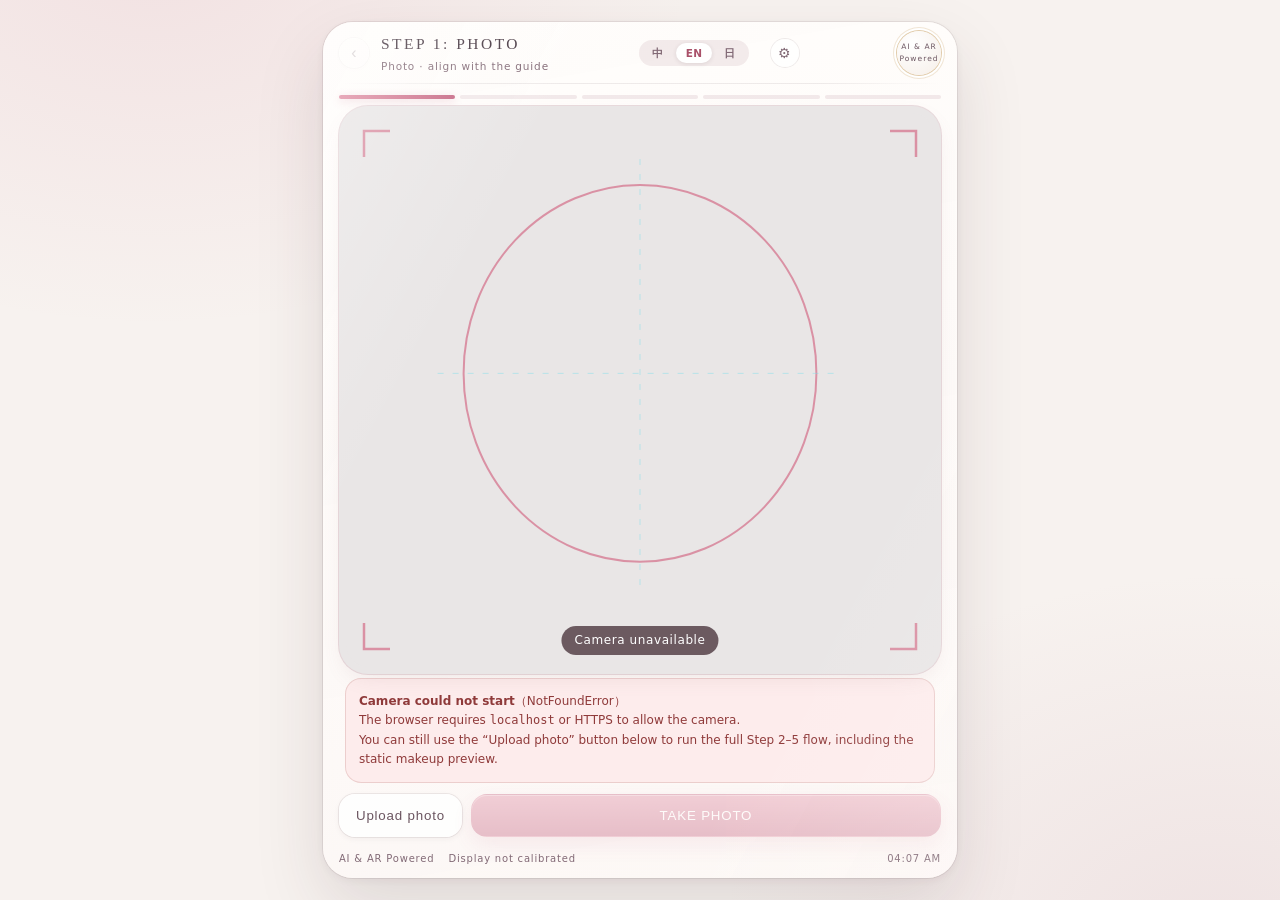
==== index.html @ c284b18c "教學：AI 先畫一次再換你畫；每個部位拆成小步驟、工具圖示沿路線走、妝跟著出現、鏡子放大到正在畫的部位 Co-Authored-By: Claude Opus 5.5 <noreply@anthrop" ====
<!DOCTYPE html>
<html lang="zh-Hant">
<head>
<meta charset="utf-8">
<title>LUCID AI Smart Mirror — AI × AR 智慧美妝體驗儀</title>
<meta name="viewport" content="width=device-width,initial-scale=1,viewport-fit=cover">
<!-- 安裝成 App（PWA）：Android / 電腦版 Chrome 讀 manifest；iPhone 讀下面幾個 apple 標籤 -->
<meta name="description" content="AI 美妝教學與 AR 試妝：用手機鏡頭看化妝前後，AI 問答教你用什麼化妝品、工具、手法，沒有工具也能畫。可安裝、可離線。">
<meta name="keywords" content="AI 美妝教學, 化妝教學, AR 試妝, 虛擬試妝, 新手化妝, 沒有工具化妝, AI makeup tutorial, virtual makeup try-on, AIメイク, メイクレッスン">
<link rel="manifest" href="manifest.webmanifest">
<meta name="theme-color" content="#c66884">
<meta name="mobile-web-app-capable" content="yes">
<meta name="apple-mobile-web-app-capable" content="yes">
<meta name="apple-mobile-web-app-title" content="LUCID 美妝鏡">
<meta name="apple-mobile-web-app-status-bar-style" content="default">
<link rel="apple-touch-icon" href="icons/apple-touch-icon.png">
<link rel="icon" type="image/png" sizes="32x32" href="icons/favicon-32.png">
<link rel="stylesheet" href="main.css">
</head>
<body>

<!-- 開機畫面 -->
<div id="boot">
  <div class="logo"><b>LUCID</b> AI SMART MIRROR</div>
  <div class="bar"><i></i></div>
  <p id="boot-msg" data-i18n="boot.init">初始化…</p>
</div>

<div id="stage">

  <!-- ══════════ 鏡面主體 ══════════ -->
  <div id="mirror">
    <div id="bar">
      <button id="back" data-i18n-title="btn.back" title="上一步">‹</button>
      <h1 id="title">STEP 1: FACIAL PHOTO<small id="subtitle">智慧拍照 · 請對準引導框</small></h1>
      <div id="lang"></div>
      <button id="set-btn" type="button" aria-haspopup="true">⚙</button>
      <div id="badge">AI &amp; AR<br>Powered</div>
    </div>
    <div id="settings" hidden></div>

    <div id="rail-steps">
      <i class="pip on"></i><i class="pip"></i><i class="pip"></i><i class="pip"></i><i class="pip"></i>
    </div>

    <div id="view">

      <!-- ── STEP 1 ── -->
      <section class="screen" id="s1">
        <div class="frame">
          <video id="cam" playsinline muted autoplay></video>
          <canvas id="guide"></canvas>
          <div id="count" hidden></div>
          <div id="hint" data-i18n="hint.starting">正在啟動鏡頭…</div>
        </div>
        <div class="err" id="cam-err" hidden></div>
      </section>

      <!-- ── STEP 2 ── -->
      <section class="screen" id="s2" hidden>
        <div class="frame compact">
          <canvas id="shot"></canvas>
          <div class="host"><i class="av">AI</i><div><b data-i18n="host.name">LUCID 美妝顧問</b><small><span data-i18n="host.s2"></span></small></div></div>
          <div class="fx" id="s2-fx"></div>
          <div class="hold-hint" id="shot-hint" data-i18n="hold.hint" hidden>按住畫面看素顏</div>
        </div>
        <div class="tone-strip">
          <i class="chip-color" id="tone-sw"></i>
          <div>
            <b id="tone-name">—</b>
            <div class="meta" id="tone-meta">—</div>
          </div>
          <div class="nums" id="tone-nums"></div>
        </div>
        <div class="note" id="tone-warn" hidden></div>
        <div class="advisor" id="adv2" hidden></div>
        <div class="sect-title" data-i18n="sect.looks">BEAUTY STYLE RECOMMENDATION</div>
        <div id="looks"></div>
      </section>

      <!-- ── STEP 3 ── -->
      <section class="screen" id="s3" hidden>
        <div class="frame compact"><canvas id="preview"></canvas></div>
        <div class="advisor" id="adv3" hidden></div>
        <div class="sect-title" data-i18n="s3.title">此妝容的配方</div>
        <div id="items"></div>
      </section>

      <!-- ── STEP 4 ── -->
      <section class="screen" id="s4" hidden>
        <div class="frame">
          <canvas id="ar"></canvas>
          <div id="before" hidden><span>BEFORE</span><canvas id="before-c"></canvas></div>
          <div id="callout">LIVE AR</div>
          <div class="hold-hint" data-i18n="hold.hint">按住畫面看素顏</div>
          <div id="fps"></div>
          <div class="seg float" id="s4-mode"></div>
          <button class="zoom-btn" id="zoom-btn" type="button">放大唇部</button>
          <div class="hist" id="s4-hist"></div>
          <button class="paint-btn" id="paint-btn" type="button" data-i18n="paint.btn">✍️ 自己畫</button>
          <div class="rec-badge" id="rec-badge" hidden>● REC <span></span></div>
          <!-- 直播間的固定配置：左上主播資訊、右側互動按鈕、飄愛心與橫幅的特效層 -->
          <div class="host"><i class="av">AI</i><div><b data-i18n="host.name">LUCID 美妝顧問</b><small><span data-i18n="host.s4"></span></small></div></div>
          <div class="rail" id="s4-rail"></div>
          <div class="fx" id="s4-fx"></div>
          <figure class="teach-target" id="teach-target" hidden></figure>
          <div class="teach-cap" id="teach-cap" hidden></div>
        </div>
        <!-- 化妝教學：獨立的一段，鏡子在上、教學面板在下 -->
        <div class="teach" id="teach" hidden></div>
        <!-- 自己上妝：抽屜收起來、整面鏡子都能畫，工具縮成底部一條 -->
        <div class="paintbar" id="paintbar" hidden></div>
        <!-- 控制項收在浮動抽屜裡：鏡子是主角，要調整或聊天時再拉開（參考 AI 對話 App 的底部抽屜） -->
        <div class="sheet" id="sheet" data-state="open" data-tab="ai">
          <div class="sheet-head">
            <button class="sheet-grip" id="sheet-grip" type="button" data-i18n-title="sheet.toggle" title="收合"></button>
            <div class="sheet-row">
              <div class="sheet-tabs">
                <button type="button" data-tab="ai"><span data-i18n="sheet.ai">AI 顧問</span><i class="dot"></i></button>
                <button type="button" data-tab="tune"><span data-i18n="sheet.tune">妝容調整</span></button>
              </div>
              <div class="sheet-shade" id="sheet-shade"></div>
              <button class="sheet-toggle" id="sheet-toggle" type="button" data-i18n-title="sheet.toggle" title="收合">⌄</button>
            </div>
            <div class="sheet-peek" id="sheet-peek"></div>
          </div>
          <div class="sheet-body">
            <div class="sheet-pane" data-pane="ai">
              <div class="advisor" id="adv4" hidden></div>
            </div>
            <div class="sheet-pane" data-pane="tune">
              <div id="s4-looks"></div>
              <div class="tabs" id="s4-tabs"></div>
              <div id="s4-panel"></div>
            </div>
          </div>
        </div>
      </section>

      <!-- ── 評價與報告（畫面上的第 4 步）── -->
      <!-- 這一步的主題是評價，所以星等放最上面；報告、契合度與購物接在下面 -->
      <section class="screen" id="s5" hidden>
        <div id="s5-scroll">

        <!-- 最後一頁：化妝前後 → 從素顏到完成 → 化妝指南（化妝品、工具、手法）→ 你自己畫的；商品收在最下面 -->
        <div class="s5-sec">
          <h3 data-i18n="s5.ba.title">化妝前後</h3>
          <div class="bax" id="s5-ba">
            <canvas id="ba-before"></canvas><canvas id="ba-after"></canvas>
            <span class="tag l" data-i18n="ba.before">BEFORE</span><span class="tag r" data-i18n="ba.after">AFTER</span>
            <i class="grip"></i>
            <input type="range" id="ba-range" min="0" max="100" value="50" data-i18n-title="s5.ba.hint">
          </div>
          <small data-i18n="s5.ba.hint">左右拖曳看差別</small>
        </div>
        <div class="s5-sec">
          <h3 data-i18n="s5.flow.title">從素顏到完成</h3>
          <div class="flow" id="s5-flow"></div>
        </div>
        <div class="s5-sec">
          <h3 data-i18n="s5.how.title">你的化妝指南</h3>
          <p data-i18n="s5.how.sub">用什麼化妝品、什麼工具、手怎麼動 —— 從粗到細</p>
          <div class="how-modes" id="how-modes"></div>
          <div id="s5-how"></div>
        </div>
        <div class="s5-sec" id="s5-growth">
          <h3 data-i18n="grow.title">我的成長紀錄</h3>
          <div id="grow-body"></div>
        </div>
        <div class="s5-sec" id="s5-mine" hidden>
          <h3 data-i18n="s5.mine">你自己畫的</h3>
          <div class="clip" id="clip-me" hidden></div>
          <div id="snaps" hidden></div>
        </div>
        <details class="s5-sec" id="s5-prod">
          <summary data-i18n="s5.prod">用到的商品與價錢</summary>
          <div class="duo">
            <article class="blk" id="blk-ai">
              <header><span class="who">AI</span><div><h3 data-i18n="blk.ai">AI 推薦的妝</h3><small id="blk-ai-name"></small></div></header>
              <p class="why" id="blk-ai-why"></p>
              <div class="items" id="items-ai"></div>
              <button class="take" id="take-ai" type="button"></button>
            </article>
            <article class="blk me" id="blk-me">
              <header><span class="who" data-i18n="blk.meTag">你</span><div><h3 data-i18n="blk.me">你自己決定的妝</h3><small id="blk-me-name"></small></div></header>
              <p class="why" id="blk-me-why"></p>
              <div class="items" id="items-me"></div>
              <button class="take" id="take-me" type="button"></button>
            </article>
          </div>
          <div class="note" id="rec-total"></div>
        </details>

        <!-- 以前的區塊（購物清單、對話、詳細報告）：程式還會寫進去，但這一頁不再顯示 -->
        <div id="s5-legacy" hidden>
        <!-- 這一頁的主角是商品：今天試過的那幾件排最前面，分析與報告收在下面的摺疊區 -->
        <div class="sect-title" data-i18n="sect.rec">今天試的這幾件</div>
        <div id="bag-bar"></div>
        <div id="rec-items"></div>

        <div class="sect-title" data-i18n="adv.title">給你的回饋</div>
        <div class="advisor big" id="adv5" hidden></div>

        <details id="s5-more">
          <summary data-i18n="s5.more">看詳細報告與分析</summary>

          <div class="sect-title" data-i18n="sect.recAfter">BASED ON YOUR RESULT</div>
          <div id="rec-after"></div>

          <div class="sect-title" data-i18n="sect.report">EXPERIENCE REPORT</div>
          <div class="ba">
            <figure><canvas id="rep-before"></canvas><figcaption data-i18n="ba.before">BEFORE</figcaption></figure>
            <figure><canvas id="rep-after"></canvas><figcaption data-i18n="ba.after">AFTER</figcaption></figure>
          </div>
          <div class="sect-title" data-i18n="sect.match">MATCH SCORE</div>
          <div id="verdict"></div>

          <div class="rep-grid" id="rep-grid"></div>
          <div class="note" id="rep-note"></div>
        </details>

          <div class="sect-title" data-i18n="sect.feedback">YOUR FEEDBACK</div>
          <div id="thanks">
            <div class="orb"><span id="rate-face">😊</span></div>
            <h2>Thank You!</h2>
            <p class="sub" data-i18n="thanks.sub">你的回饋會讓下一位客人的體驗更好</p>
            <div id="stars"></div>
            <div id="rate-label" data-i18n="rate.0">請給我們今天的體驗評分</div>
            <div id="tags"></div>
          </div>
        </div>





        </div>
      </section>

    </div>

    <div id="dock"><div class="row" id="actions"></div></div>

    <div id="foot"><span>AI &amp; AR Powered</span><span id="calib-tag"></span><span id="clock">--:--</span></div>
  </div>

  <!-- ══════════ 右側浮動商品卡 ══════════ -->
  <aside id="panel" hidden>
    <div class="cap" id="panel-cap">FEATURED PRODUCT</div>
    <div class="nm" id="p-name">—</div>
    <div id="hero"></div>
    <div id="swatches"></div>
    <div class="spec"><span data-i18n="panel.finish">FINISH</span><b id="p-finish">—</b></div>
    <div class="spec"><span data-i18n="panel.shade">SHADE</span><b id="p-shade">—</b></div>
    <div class="spec" id="spec-stock"><span data-i18n="panel.stock">STOCK</span><b id="p-stock">—</b></div>
    <div class="spec" id="spec-price"><span data-i18n="panel.price">PRICE</span><b class="price" id="p-price">—</b></div>
    <button class="btn primary" id="bag" data-i18n="bag.btn">ADD TO BAG</button>
    <div id="bagmsg"></div>
  </aside>

</div>

<script type="module" src="js/app.js"></script>
</body>
</html>
---- main.css ----
/* LUCID AI Smart Mirror — kiosk UI
   版型作法沿用 threejs.org：全部尺寸與顏色走 CSS 變數，
   深色模式與 RWD 只改變數值，不重寫任何 layout 規則。 */

:root {
  /* 柔和女性向：暖米白打底，玫瑰粉當重點色，金屬件走香檳金。
     一個例外：**影像框內一律是中性灰**（--neutral）。粉色包圍會讓人
     把口紅顏色看偏（同時對比效應），試色的可信度就是這樣掉的 ——
     整台機器的價值來自「顏色可信」，這一點不能為了好看讓步。 */
  --cream-0:#fbf5f3; --cream-1:#fffdfc; --cream-2:#f8eeec; --cream-3:#f2e0e0;
  --rose:#d1738c; --rose-soft:#a95069; --rose-dim:rgba(209,115,140,.34);
  --gold:#9c7340;
  --ink:#453640; --ink-2:#6b5560; --ink-3:#826a76;
  --ok:#4b9268; --warn:#a9752a;
  --radius:22px; --radius-sm:15px;
  --rail-w:300px; --bar-h:62px;
  --glass:rgba(255,252,251,.84);
  --line:rgba(190,152,163,.34);
  --glow:0 0 0 1px var(--line), 0 10px 32px rgba(var(--glow-rgb),.18), inset 0 1px 0 rgba(255,255,255,.75);
  --neutral:#e9e6e6;      /* 影像框的中性底，判色不受粉色干擾 */
  --onImage:rgba(74,52,60,.78);   /* 疊在照片上的膠囊底色 */
  /* 以下是原本散落在各處、寫死的粉色系。抽成變數，換配色才不會殘留粉紅。
     *-rgb 是給 rgba(var(--x-rgb), .3) 用的「不含透明度」的三個數字。 */
  --rose-rgb:209,115,140;
  --tint:#fdeef1; --tint-2:#fbe6ea; --tint-3:#f6dfe4;   /* 選中狀態的淡底色 */
  --line-rgb:190,152,163;
  --glow-rgb:196,146,162; --drop-rgb:184,132,150;       /* 外框光暈、大投影 */
  --shadow-rgb:150,110,120;                             /* 小元件投影 */
  --edge-rgb:120,90,100;                                /* 色票外框細線 */
  --ink-rgb:90,60,70;                                   /* 深色內陰影 */
  --bg-1:#fbe4ea; --bg-2:#f7ebdd; --bg-3:#fdf8f6; --bg-4:#f7ece9;   /* 頁面背景的光暈 */
  --radius-lg:30px;
  --primary-1:#e08fa4; --primary-2:#c66884; --primary-rgb:198,104,132;   /* 主要按鈕 */
  --card-1:#fdf4f2; --card-2:#f6e7e6; --boot-1:#fdf6f4; --boot-2:#f7e9e6;
  --orb-1:#fff0f5; --orb-2:#f6b3ca; --orb-3:#d47f9f;                    /* 完成頁的裝飾圓球 */
  --on-image-hi:#ffd9e2; --bar-lo:#f0b3c2; --star-off-rgb:170,140,150;
  color-scheme: light;
}

* { box-sizing:border-box; }
html,body { height:100%; }
body {
  margin:0; overflow:hidden;
  font:15px/1.6 "Noto Sans TC","PingFang TC","Microsoft JhengHei",system-ui,sans-serif;
  color:var(--ink);
  background:
    radial-gradient(1100px 680px at 20% 10%, var(--bg-1) 0%, transparent 62%),
    radial-gradient(900px 600px at 84% 86%, var(--bg-2) 0%, transparent 60%),
    linear-gradient(160deg,var(--cream-0),var(--bg-3) 55%,var(--bg-4));
}

/* ── 舞台 ───────────────────────────────────────────── */
#stage {
  height:100%; display:flex; align-items:safe center; justify-content:safe center;
  gap:22px; padding:22px;
}

/* 鏡面主體：直式 */
#mirror {
  position:relative; height:min(100%,940px); aspect-ratio:3/4.05;
  display:flex; flex-direction:column;
  background:linear-gradient(165deg,rgba(255,253,252,.97),rgba(250,240,239,.97));
  border-radius:var(--radius-lg); box-shadow:var(--glow), 0 34px 80px rgba(var(--drop-rgb),.28);
  overflow:hidden;
}
#mirror::after {  /* 玻璃反光 */
  content:""; position:absolute; inset:0; pointer-events:none; border-radius:30px;
  background:linear-gradient(118deg,rgba(255,255,255,.55) 0%,transparent 26%,transparent 74%,rgba(255,255,255,.3) 100%);
}

/* 頂部標題列 */
#bar {
  height:var(--bar-h); flex:none; display:flex; align-items:center; gap:12px;
  padding:0 16px; border-bottom:1px solid var(--line); background:rgba(255,250,249,.7);
}
#back {
  width:30px; height:30px; flex:none; border-radius:9px; cursor:pointer;
  border:1px solid var(--line); background:transparent; color:var(--ink-2);
  font-size:16px; line-height:1; transition:.15s;
}
#back:hover:not(:disabled) { color:var(--rose); border-color:var(--rose); background:var(--cream-2); }
#back:disabled { opacity:.25; cursor:default; }
#bar h1 { margin:0; font-size:13.5px; letter-spacing:.09em; font-weight:700; }
#bar h1 small { display:block; font-size:10.5px; letter-spacing:.16em; color:var(--ink-3); font-weight:600; }
/* 語言切換：中 / EN / 日 */
#lang { display:flex; gap:3px; margin-left:auto; margin-right:10px; }
#lang button {
  padding:4px 9px; border-radius:14px; cursor:pointer;
  font:600 10.5px/1 system-ui,sans-serif; letter-spacing:.03em;
  border:1px solid var(--line); background:transparent; color:var(--ink-3); transition:.14s;
}
#lang button:hover { color:var(--ink); border-color:var(--rose-dim); }
#lang button.on { background:var(--rose); border-color:transparent; color:#fff; }

#badge {
  margin-left:auto; flex:none; font-size:9.5px; letter-spacing:.11em; text-align:center;
  width:56px; height:56px; border-radius:50%; display:grid; place-content:center;
  border:1px solid var(--rose-dim); color:var(--rose-soft);
  background:radial-gradient(circle,var(--tint),var(--tint-3));
}

/* 進度軌 */
#rail-steps { flex:none; display:flex; gap:5px; padding:11px 16px 0; }
.pip { flex:1; height:3px; border-radius:2px; background:rgba(var(--line-rgb),.24); transition:.35s; }
.pip.on   { background:var(--rose); box-shadow:0 0 10px var(--rose-dim); }
.pip.done { background:rgba(var(--rose-rgb),.5); }

/* 內容區 */
#view { flex:1; min-height:0; display:flex; flex-direction:column; padding:14px 23px 0; }
.screen { flex:1; min-height:0; display:flex; flex-direction:column; gap:12px; }
.screen[hidden] { display:none !important; }

/* 影像框 */
.frame {
  position:relative; flex:1; min-height:0; border-radius:var(--radius); overflow:hidden;
  background:var(--neutral);
  box-shadow:0 0 0 7px var(--neutral), 0 0 0 8px var(--line), 0 8px 22px rgba(var(--shadow-rgb),.16);
}
.frame canvas, .frame video { position:absolute; inset:0; width:100%; height:100%; object-fit:cover; display:block; }
.frame video { transform:scaleX(-1); }
.frame.compact { flex:none; height:190px; }

/* 取景引導 */
#guide { position:absolute; inset:0; pointer-events:none; }
#hint {
  position:absolute; left:50%; bottom:12px; transform:translateX(-50%);
  max-width:82%; text-align:center; white-space:nowrap; overflow:hidden; text-overflow:ellipsis;
  padding:5px 13px; border-radius:20px;
  font-size:12px; letter-spacing:.05em;
  background:var(--onImage); color:#fff;
}
#hint.ok { background:rgba(62,120,86,.82); color:#eafff1; }
#count {
  position:absolute; inset:0; display:grid; place-content:center;
  font-size:96px; font-weight:200; color:#fff; text-shadow:0 2px 8px rgba(var(--ink-rgb),.5), 0 0 42px rgba(var(--rose-rgb),.8);
}

/* 底部操作區 */
#dock { flex:none; padding:12px 16px 14px; }
.row { display:flex; gap:9px; align-items:center; }

/* 按鈕 */
.btn {
  flex:1; padding:13px 16px; border-radius:var(--radius-sm); cursor:pointer;
  font:600 14px/1.2 inherit; letter-spacing:.04em; transition:.16s;
  border:1px solid var(--rose-dim); color:var(--rose-soft);
  background:linear-gradient(180deg,#fff,#fbeff1);
}
.btn:hover:not(:disabled) { border-color:var(--rose); box-shadow:0 4px 18px rgba(var(--rose-rgb),.24); color:var(--rose-soft); }
.btn:disabled { opacity:.4; cursor:default; }
.btn.primary {
  background:linear-gradient(180deg,var(--primary-1),var(--primary-2)); border-color:transparent; color:#fff;
  box-shadow:0 5px 14px rgba(var(--primary-rgb),.24);
}
.btn.primary:hover { box-shadow:0 7px 20px rgba(var(--primary-rgb),.38); color:#fff; }
.btn.ghost { flex:none; background:#fff; color:var(--ink-2); border-color:var(--line); }
.btn.ghost:hover { color:var(--ink); }
.btn.ghost.on { color:var(--rose); border-color:var(--rose-dim); }

/* ── Step 2：分析結果 ─────────────────────────────────── */
.tone-strip { display:flex; gap:10px; align-items:center; padding:11px 13px;
  border-radius:var(--radius-sm); background:rgba(255,251,250,.9); box-shadow:0 0 0 1px var(--line); }
.chip-color { width:40px; height:40px; flex:none; border-radius:12px; box-shadow:0 0 0 1px rgba(var(--edge-rgb),.22); }
.tone-strip b { font-size:14px; }
.tone-strip .meta { font-size:11px; color:var(--ink-3); letter-spacing:.03em; }
.tone-strip .nums { margin-left:auto; text-align:right; font:500 10.5px/1.5 ui-monospace,monospace; color:var(--ink-3); }

.sect-title { font-size:10.5px; letter-spacing:.17em; color:var(--ink-3); font-weight:700; margin:2px 0 -2px; }

#looks { display:grid; grid-template-columns:repeat(2,1fr); gap:9px; }
.look {
  display:flex; gap:10px; align-items:flex-start;
  text-align:left; cursor:pointer; padding:10px 11px; border-radius:var(--radius-sm);
  border:1px solid var(--line); background:rgba(255,252,251,.82); color:var(--ink); transition:.16s;
}
.look:hover { border-color:var(--rose-dim); background:#fdf3f4; }
.look.on { border-color:var(--rose); box-shadow:0 6px 18px rgba(var(--rose-rgb),.22); background:var(--tint); }
.look .txt { flex:1; min-width:0; }
.look .top { display:flex; align-items:baseline; gap:6px; }
.look b { font-size:13px; }
.look .score { margin-left:auto; font:700 11px ui-monospace,monospace; color:var(--rose); }
.look .why { font-size:10px; color:var(--ink-3); margin-top:3px; line-height:1.45; }

/* ══ 純 CSS 美術：質地、商品實體、妝容縮圖 ══════════════
   全部用 CSS 畫，不依賴任何生成或去背圖檔。
   顏色一律由 --c 從商品色值注入，所以畫面上的每一塊顏色
   都等於 Step 3 推薦的那支商品，跟 AR 渲染同一個來源。   */

/* ── 質地：霧面 / 水光 / 珠光 三種要看得出差別 ── */
.fin { position:relative; overflow:hidden; background:var(--c); }
.fin::after { content:""; position:absolute; inset:0; }
.fin.matte::after {
  background:linear-gradient(160deg,rgba(255,255,255,.10),transparent 45%);
  box-shadow:inset 0 -4px 8px rgba(var(--ink-rgb),.2);
}
.fin.gloss::after {
  background:
    radial-gradient(70% 45% at 30% 22%, rgba(255,255,255,.72), rgba(255,255,255,0) 60%),
    linear-gradient(200deg, rgba(255,255,255,.18), transparent 55%);
}
/* 珠光是細閃粉，不是點點花紋 —— 顆粒要小、要疏、亮度要壓 */
.fin.shimmer::after {
  background:
    radial-gradient(circle at 30% 28%, rgba(255,255,255,.85) 0 .4px, transparent .95px),
    radial-gradient(circle at 72% 58%, rgba(255,255,255,.62) 0 .35px, transparent .85px),
    radial-gradient(circle at 14% 78%, rgba(255,255,255,.5)  0 .3px,  transparent .8px),
    linear-gradient(150deg, rgba(255,255,255,.20), transparent 55%);
  background-size:9px 9px, 13px 13px, 17px 17px, 100% 100%;
}

/* ── 商品實體 ── */
.obj { position:relative; }

/* 唇膏：斜切膏體 + 金屬管身 */
.obj.lipstick { width:38px; height:88px; }
.obj.lipstick .bullet {
  position:absolute; left:6px; top:0; width:26px; height:38px;
  border-radius:3px 5px 2px 2px;
  clip-path:polygon(0 26%, 100% 0, 100% 100%, 0 100%);
  background:linear-gradient(102deg,
    color-mix(in oklab, var(--c) 68%, white) 0%,
    var(--c) 38%,
    color-mix(in oklab, var(--c) 74%, black) 100%);
}
.obj.lipstick .bullet::after {
  content:""; position:absolute; left:3px; top:32%; width:5px; bottom:6px;
  border-radius:3px; background:linear-gradient(rgba(255,255,255,.5),transparent);
}
.obj.lipstick .tube {
  position:absolute; left:3px; top:36px; width:32px; bottom:0; border-radius:3px 3px 5px 5px;
  background:linear-gradient(100deg,#7d5f52 0%,#e5d0c2 30%,#fdf6f0 42%,#c1a08d 58%,#6b5045 100%);
  box-shadow:0 6px 16px rgba(var(--ink-rgb),.28);
}
.obj.lipstick .ring {
  position:absolute; left:1px; top:34px; width:36px; height:7px; border-radius:2px;
  background:linear-gradient(100deg,#9a7340,#f7e6c6 38%,#d6ad74 60%,#7b5b32);
}

/* 眼影盤：四格 */
.obj.palette { width:104px; height:60px; border-radius:7px; padding:7px;
  display:grid; grid-template-columns:repeat(4,1fr); gap:4px;
  background:linear-gradient(150deg,#fbf1ee,#e6d2d0);
  box-shadow:0 6px 18px rgba(var(--shadow-rgb),.24), inset 0 1px 0 rgba(255,255,255,.85); }
.obj.palette i { border-radius:4px; box-shadow:inset 0 0 0 1px rgba(var(--ink-rgb),.16); }

/* 腮紅粉餅：圓盒 */
.obj.compact { width:74px; height:74px; border-radius:50%; padding:8px;
  background:linear-gradient(150deg,#fbf1ee,#e6d2d0);
  box-shadow:0 6px 18px rgba(var(--shadow-rgb),.24), inset 0 1px 0 rgba(255,255,255,.85); }
.obj.compact i { display:block; width:100%; height:100%; border-radius:50%;
  box-shadow:inset 0 0 10px rgba(var(--ink-rgb),.22); }

/* ── 妝容縮圖：用偵測到的膚色 + 該妝容實際商品色 畫的迷你臉 ── */
.face {
  position:relative; flex:none; width:46px; height:58px; border-radius:50% 50% 46% 46%;
  background:linear-gradient(165deg,
    color-mix(in oklab, var(--skin) 88%, white),
    var(--skin) 45%,
    color-mix(in oklab, var(--skin) 80%, black));
  box-shadow:inset 0 -5px 9px rgba(var(--ink-rgb),.16), 0 2px 7px rgba(var(--shadow-rgb),.24);
}
.face i { position:absolute; }
/* 眼影：上眼瞼的一抹色，不是眼球 */
.face .lid {
  top:32%; width:28%; height:11%; border-radius:52% 52% 28% 28%;
  background:var(--eye); opacity:var(--eyeA); filter:blur(1px);
}
.face .lid.l { left:14%; } .face .lid.r { right:14%; }
/* 睫毛線：細，只用來定位五官，不能搶戲 */
.face .lash {
  top:42%; width:22%; height:1.6px; border-radius:2px;
  background:rgba(var(--ink-rgb),.6);
}
.face .lash.l { left:17%; } .face .lash.r { right:17%; }
.face .blush {
  top:48%; width:34%; height:25%; border-radius:50%;
  background:radial-gradient(circle, var(--cheek) 0%, transparent 68%);
  opacity:var(--cheekA); filter:blur(2.4px);
}
.face .blush.l { left:1%; } .face .blush.r { right:1%; }
.face .lips {
  left:32%; top:69%; width:36%; height:12%; border-radius:46% 46% 52% 52%;
  background:var(--lip); opacity:var(--lipA); filter:blur(.4px);
}
.face .lips::after {
  content:""; position:absolute; inset:0; border-radius:inherit;
  background:radial-gradient(60% 50% at 50% 68%, rgba(255,255,255,.5), transparent 62%);
  opacity:var(--lipGloss,0);
}

/* ── Step 3：商品清單 ────────────────────────────────── */
#items { flex:1; min-height:0; display:flex; flex-direction:column; gap:8px; overflow:auto; }
.item { display:flex; gap:10px; align-items:center; padding:10px 12px;
  border-radius:var(--radius-sm); background:rgba(255,251,250,.88); box-shadow:0 0 0 1px var(--line); }
.item .sw { width:34px; height:34px; flex:none; border-radius:10px; box-shadow:0 0 0 1px rgba(var(--edge-rgb),.22); }
.item .n { font-size:13px; font-weight:600; }
.item .s { font-size:10.5px; color:var(--ink-3); }
.item .p { margin-left:auto; text-align:right; font:700 13px ui-monospace,monospace; color:var(--gold); }
.item .p small { display:block; font:500 9.5px/1.4 inherit; color:var(--ink-3); }
.tagline { font-size:10px; color:var(--rose-soft); opacity:.9; }

/* ── Step 4：AR 控制 ─────────────────────────────────── */
#before {
  position:absolute; left:12px; top:12px; width:104px; aspect-ratio:3/4;
  border-radius:14px; overflow:hidden; box-shadow:0 0 0 2px rgba(255,255,255,.85), 0 6px 18px rgba(0,0,0,.25); background:var(--neutral);
}
#before canvas { position:absolute; inset:0; width:100%; height:100%; object-fit:cover; }
#before span { position:absolute; left:0; right:0; top:0; text-align:center; font-size:9.5px;
  letter-spacing:.14em; padding:3px 0; background:var(--onImage); color:rgba(255,255,255,.9); }
#before[hidden] { display:none; }

/* 按住畫面卸妝的提示與狀態
   「有沒有上妝」用分屏比不出來（左右是不同的臉），
   同一個位置前後對照才看得準。 */
.hold-hint {
  position:absolute; left:14px; bottom:12px; pointer-events:none;
  padding:5px 10px; border-radius:20px;
  font-size:10.5px; letter-spacing:.06em;
  background:var(--onImage); color:rgba(255,255,255,.9);
  transition:opacity .18s;
}
.frame.bare .hold-hint { opacity:0; }
.frame.bare::after {
  content:attr(data-bare); position:absolute; left:50%; top:12px;
  transform:translateX(-50%); pointer-events:none;
  padding:5px 12px; border-radius:20px;
  font-size:11px; letter-spacing:.08em;
  background:var(--onImage); color:#fff; box-shadow:0 4px 14px rgba(0,0,0,.2);
}
.frame { cursor:pointer; }

#callout {
  position:absolute; right:14px; bottom:46px; max-width:60%;
  padding:7px 12px; border-radius:20px; font-size:11.5px; letter-spacing:.05em;
  background:var(--onImage); box-shadow:0 4px 14px rgba(0,0,0,.2); color:var(--on-image-hi);
}

/* ── Step 4 的操作區 ─────────────────────────────────────
   組織方式參考輕顏相機與美圖秀秀：妝容是一排圓形膠囊，
   細調收進分頁，檢視開關浮在畫面上不佔版面。 */

/* 對比模式：浮在鏡面左上 */
.seg.float {
  position:absolute; left:12px; top:12px; z-index:2;
  display:flex; gap:4px; padding:3px; border-radius:16px;
  background:var(--onImage); backdrop-filter:blur(6px);
}
.seg.float[hidden] { display:none; }
.seg.float button {
  padding:5px 10px; border-radius:13px; cursor:pointer;
  font:600 10.5px/1 inherit; letter-spacing:.03em;
  border:0; background:transparent; color:rgba(255,255,255,.72); transition:.14s;
}
.seg.float button:hover { color:#fff; }
.seg.float button.on { background:#fff; color:var(--rose-soft); }

/* 撤銷／重做：浮在鏡面右上。美圖秀秀是編輯器，這一對永遠在最上面 —— 
   少了它，使用者一路點下去弄壞了只能整個重來。 */
.hist { position:absolute; right:12px; bottom:12px; z-index:2; display:flex; gap:4px; }
.hist button {
  padding:6px 11px; border-radius:14px; cursor:pointer;
  font:600 10.5px/1 inherit; letter-spacing:.03em;
  border:0; background:var(--onImage); color:rgba(255,255,255,.9);
  backdrop-filter:blur(6px); transition:.14s;
}
.hist button:hover:not(:disabled) { background:rgba(var(--rose-rgb),.9); }
.hist button:disabled { opacity:.32; cursor:default; }

/* 質地篩選：先選霧面／水光／珠光，再挑色號 */
#s4-panel .fins { display:flex; gap:6px; }
#s4-panel .fins button {
  padding:5px 12px; border-radius:14px; cursor:pointer;
  font:600 10.5px/1 inherit; letter-spacing:.03em;
  border:1px solid var(--line); background:#fff; color:var(--ink-3); transition:.14s;
}
#s4-panel .fins button:hover { color:var(--rose-soft); border-color:var(--rose-dim); }
#s4-panel .fins button.on { background:var(--rose); border-color:transparent; color:#fff; }

/* 妝容膠囊列 —— 縮圖是使用者自己的臉 */
#s4-looks { display:flex; gap:10px; overflow-x:auto; padding:2px 2px 4px; scrollbar-width:none; }
#s4-looks::-webkit-scrollbar { display:none; }
#s4-looks .cap {
  flex:none; width:64px; padding:0; border:0; background:none; cursor:pointer;
  display:flex; flex-direction:column; align-items:center; gap:5px;
}
#s4-looks .cap canvas, #s4-looks .cap i {
  width:56px; height:56px; border-radius:50%; display:block; object-fit:cover;
  box-shadow:0 0 0 2px var(--cream-1), 0 0 0 3px var(--line); transition:.16s;
}
#s4-looks .cap i.bare { background:linear-gradient(150deg,#fdf3f1,#ecdad8); }
#s4-looks .cap span {
  font-size:9.5px; line-height:1.25; color:var(--ink-3); text-align:center;
  max-width:64px; overflow:hidden; text-overflow:ellipsis; white-space:nowrap;
}
#s4-looks .cap.on canvas, #s4-looks .cap.on i {
  box-shadow:0 0 0 2px var(--cream-1), 0 0 0 4px var(--rose), 0 4px 14px rgba(var(--rose-rgb),.32);
}
#s4-looks .cap.on span { color:var(--rose-soft); font-weight:600; }

/* 細調分頁 */
.tabs { display:flex; gap:6px; }
.tabs button {
  flex:1; display:flex; align-items:center; justify-content:center; gap:6px;
  padding:8px 4px; border-radius:12px; cursor:pointer;
  font:600 11.5px/1 inherit; border:1px solid var(--line); background:#fff;
  color:var(--ink-2); transition:.15s;
}
.tabs button i { width:14px; height:14px; flex:none; border-radius:50%; background:var(--c);
  box-shadow:0 0 0 1px rgba(var(--edge-rgb),.22); }
.tabs button:hover { border-color:var(--rose-dim); }
.tabs button.on { border-color:var(--rose); background:var(--tint); color:var(--rose-soft); }

/* 分頁內容 */
#s4-panel { display:flex; flex-direction:column; gap:8px; }
#s4-panel .sides { display:flex; gap:7px; }
#s4-panel .sides button {
  flex:1; display:flex; align-items:center; gap:8px; cursor:pointer; text-align:left;
  padding:7px 10px; border-radius:12px; font:inherit;
  border:1px solid var(--line); background:#fff; transition:.15s;
}
#s4-panel .sides button.on { border-color:var(--rose); background:var(--tint); }
#s4-panel .sides i { width:22px; height:22px; flex:none; border-radius:7px; background:var(--c);
  box-shadow:0 0 0 1px rgba(var(--edge-rgb),.22); }
#s4-panel .sides span { font-size:10px; letter-spacing:.08em; color:var(--ink-3); display:block; }
#s4-panel .sides b { font-size:11.5px; font-weight:600; color:var(--ink); display:block; }
#s4-panel .strip { display:flex; gap:7px; }
#s4-panel .chip {
  flex:1; height:32px; padding:0; cursor:pointer; border-radius:11px;
  border:1px solid var(--line); background:#fff; transition:.15s;
}
#s4-panel .chip i { display:block; height:100%; border-radius:9px; background:var(--c); }
#s4-panel .chip:hover { border-color:var(--rose-dim); }
#s4-panel .chip.on { border-color:var(--rose); box-shadow:0 3px 12px rgba(var(--rose-rgb),.3); }
#s4-panel .chip.oos { opacity:.35; }
#s4-panel .shade-name { font-size:11px; color:var(--ink-2); letter-spacing:.03em; }
#s4-panel .tools { display:flex; gap:7px; }
#s4-panel .tools button {
  flex:1; display:flex; align-items:center; justify-content:center; gap:7px;
  padding:8px 6px; border-radius:12px; cursor:pointer;
  font:600 11.5px/1 inherit; border:1px solid var(--line); background:#fff;
  color:var(--ink-2); transition:.15s;
}
#s4-panel .tools button i { width:16px; height:16px; flex:none; border-radius:50%;
  background:var(--c); box-shadow:0 0 0 1px rgba(var(--edge-rgb),.22); }
#s4-panel .tools button.on { border-color:var(--rose); background:var(--tint); color:var(--rose-soft); }
/* 這一列跟上面的部位分頁字面完全一樣（唇彩／眼影／腮紅），
   不加前綴的話兩排看起來是同一個東西重複了兩次。 */
#s4-panel .tools .rowlab { flex:none; align-self:center; font-size:11px; letter-spacing:.06em;
  color:var(--ink-3); font-weight:700; padding-right:2px; }
#s4-panel .tools .wipe { flex:none; padding:8px 12px; color:var(--ink-3); }
#s4-panel .tip { font-size:10.5px; line-height:1.55; color:var(--ink-3); }
/* 「這台裝置沒有筆壓」的說明。用得比一般提示醒目一點 —— 它解釋的是
   一個使用者一定會誤會成「壞掉」的現象，看不到就沒有意義。 */
#s4-panel .tip.warn { color:var(--rose-soft); margin-top:5px;
  padding:7px 9px; border-radius:var(--radius-sm); background:var(--tint); }
.frame.dragging { cursor:ew-resize; }
.frame.painting { cursor:crosshair; }

.sliders { display:flex; flex-direction:column; gap:7px; }
.sl { display:flex; align-items:center; gap:10px; font-size:11.5px; color:var(--ink-2); }
.sl label { width:34px; flex:none; }
.sl input { flex:1; accent-color:var(--rose); height:3px; }
.sl output { width:34px; flex:none; text-align:right; font:600 11px ui-monospace,monospace; color:var(--ink-3); }

/* ── Step 5：回饋 ────────────────────────────────────── */
/* ── Step 5：報告 → 推薦商品 → 回饋 ──────────────────── */
/* 購物移到最後一步，前面幾步只談妝、不談錢 —— 先讓人喜歡，再談買。 */
#s5-scroll {
  flex:1; min-height:0; overflow:auto;
  display:flex; flex-direction:column; gap:12px; padding-right:5px;
}
#s5-scroll::-webkit-scrollbar { width:5px; }
#s5-scroll::-webkit-scrollbar-thumb { background:var(--line); border-radius:3px; }

/* 前後對照 */
.ba { display:grid; grid-template-columns:1fr 1fr; gap:9px; }
.ba figure {
  margin:0; position:relative; aspect-ratio:4/3; overflow:hidden;
  border-radius:var(--radius-sm); background:var(--neutral);
  box-shadow:0 0 0 5px var(--neutral), 0 0 0 6px var(--line);
}
.ba canvas { position:absolute; inset:0; width:100%; height:100%; object-fit:cover; }
.ba figcaption {
  position:absolute; left:8px; bottom:7px; padding:3px 9px; border-radius:20px;
  font-size:9.5px; letter-spacing:.08em; background:var(--onImage); color:rgba(255,255,255,.92);
}

/* 量測數據 */
.rep-grid { display:grid; grid-template-columns:repeat(3,1fr); gap:8px; }
.rep-grid > div {
  padding:9px 11px; border-radius:var(--radius-sm);
  background:rgba(255,251,250,.88); box-shadow:0 0 0 1px var(--line);
}
.rep-grid span { display:block; font-size:9.5px; letter-spacing:.09em; color:var(--ink-3); }
.rep-grid b { font-size:13px; font-weight:600; }
.rep-grid b small { display:block; font:500 10px/1.5 ui-monospace,monospace; color:var(--ink-3); }

/* 上妝結果契合度 —— 分項都是量出來的，所以旁邊要把數字印出來。
   打的是「這組妝跟你合不合」，不是「你好不好看」。 */
#verdict {
  display:flex; gap:15px; align-items:flex-start; padding:12px 14px;
  border-radius:var(--radius-sm); background:rgba(255,251,250,.88); box-shadow:0 0 0 1px var(--line);
}
#verdict .score { flex:none; width:78px; text-align:center; padding-top:2px; }
#verdict .score b { display:block; font:700 30px/1 ui-monospace,monospace; color:var(--rose); }
#verdict .score span { display:block; font-size:9px; letter-spacing:.09em; color:var(--ink-3); }
#verdict .score u { display:block; margin-top:5px; text-decoration:none;
  font-size:10px; font-weight:600; color:var(--rose-soft); }
#verdict .bars { flex:1; min-width:0; display:flex; flex-direction:column; gap:6px; }
.bar { display:flex; align-items:center; gap:9px; font-size:10.5px; color:var(--ink-2); }
.bar > span { width:52px; flex:none; }
.bar i { flex:1; height:4px; border-radius:3px; background:rgba(var(--line-rgb),.24); }
.bar i b { display:block; height:100%; border-radius:2px;
  background:linear-gradient(90deg,var(--bar-lo),var(--rose)); }
.bar em { flex:none; width:52px; text-align:right; font:600 10px ui-monospace,monospace; color:var(--ink-3); }
#verdict .say { margin-top:4px; font-size:11px; line-height:1.65; color:var(--rose-soft); }

/* 推薦商品 */
#rec-items, #rec-after { display:flex; flex-direction:column; gap:8px; }
.item .n .tag {
  margin-left:8px; padding:2px 8px; border-radius:20px; font-size:9.5px; font-weight:600;
  background:var(--tint-2); color:var(--rose-soft); vertical-align:middle;
}
.item .add {
  flex:none; margin-left:auto; padding:7px 13px; border-radius:20px; cursor:pointer;
  font-size:11px; letter-spacing:.04em; white-space:nowrap;
  border:1px solid var(--rose-dim); background:#fff; color:var(--rose-soft);
  transition:.14s;
}
.item .add:hover { background:var(--tint-2); }
.item .add.in { background:var(--rose); color:#fff; border-color:transparent; }
.item .add:disabled { opacity:.4; cursor:not-allowed; }

#thanks { flex:none; display:flex; flex-direction:column; align-items:center; justify-content:center; gap:13px; text-align:center; }
.heart {
  width:104px; height:104px; border-radius:50%; display:grid; place-content:center; font-size:46px;
  background:radial-gradient(circle at 35% 30%,var(--orb-1),var(--orb-2) 45%,var(--orb-3));
  box-shadow:0 12px 40px rgba(var(--rose-rgb),.42);
}
#thanks h2 { margin:0; font-size:27px; font-weight:300; letter-spacing:.02em; }
#stars { display:flex; gap:7px; }
#stars button { background:none; border:0; cursor:pointer; font-size:32px; line-height:1;
  color:rgba(var(--star-off-rgb),.3); transition:.14s; padding:0; }
#stars button.lit { color:#e0a54a; text-shadow:0 3px 14px rgba(224,165,74,.45); }
#stars button:hover { transform:scale(1.14); }
#rate-label { font-size:12px; color:var(--ink-3); min-height:18px; }

#tags { display:flex; flex-wrap:wrap; gap:7px; justify-content:center; max-width:330px; }
#tags button { cursor:pointer; font:inherit; font-size:11.5px; padding:6px 12px; border-radius:16px;
  border:1px solid var(--line); background:#fff; color:var(--ink-2); transition:.15s; }
#tags button.on { border-color:var(--rose); color:var(--rose-soft); background:var(--tint-2); }


/* 底部時鐘 */
#foot { flex:none; display:flex; align-items:center; padding:0 16px 11px;
  font-size:10px; letter-spacing:.13em; color:var(--ink-3); }
#foot #clock { margin-left:auto; }

/* ── 右側浮動商品卡 ──────────────────────────────────── */
#panel {
  width:var(--rail-w); flex:none; align-self:center; padding:17px;
  border-radius:var(--radius); background:var(--glass); backdrop-filter:blur(14px);
  box-shadow:var(--glow), 0 26px 60px rgba(var(--drop-rgb),.26);
  transition:opacity .3s, transform .3s;
}
#panel[hidden] { display:none; }
#panel .cap { font-size:9.5px; letter-spacing:.15em; color:var(--ink-3); font-weight:700; }
#panel .nm { font-size:15px; font-weight:600; margin:5px 0 12px; }
#panel .nm em { font-style:normal; color:var(--rose-soft); }
/* flex 而非 grid+place-content：格線軌道會被內容撐開，
   讓子元素的 max-height:100% 失去參照，商品照就會溢出。 */
#hero { height:148px; border-radius:var(--radius-sm); margin-bottom:13px; padding:9px; overflow:hidden;
  background:linear-gradient(150deg,var(--card-1),var(--card-2)); box-shadow:inset 0 0 0 1px var(--line);
  display:flex; align-items:center; justify-content:center; }

#swatches { display:grid; grid-template-columns:repeat(3,1fr); gap:7px; margin-bottom:13px; }
.sw-btn { cursor:pointer; border-radius:9px; padding:7px 4px 6px; font:600 9.5px/1.2 inherit;
  border:1px solid var(--line); background:rgba(255,252,251,.8); color:var(--ink-2); transition:.15s; }
.sw-btn i { display:block; height:20px; border-radius:6px; margin-bottom:5px; box-shadow:0 0 0 1px rgba(var(--edge-rgb),.2); }
.sw-btn:hover { border-color:var(--rose-dim); color:var(--ink); }
.sw-btn.on { border-color:var(--rose); color:var(--rose-soft); box-shadow:0 4px 14px rgba(var(--rose-rgb),.26); }
.sw-btn.rec::after { content:attr(data-rec); display:block; font-size:8.5px; color:var(--rose); letter-spacing:.06em; }
.sw-btn.oos { opacity:.42; }

.spec { display:flex; justify-content:space-between; font-size:11.5px; padding:5px 0;
  border-bottom:1px solid rgba(var(--line-rgb),.22); }
.spec:last-of-type { border:0; }
.spec span { color:var(--ink-3); letter-spacing:.08em; font-size:10px; }
.spec b { font-weight:600; }
.spec b.price { color:var(--gold); font-family:ui-monospace,monospace; }

#bag { width:100%; margin-top:12px; }
#bagmsg { font-size:11px; color:var(--ok); text-align:center; min-height:16px; margin-top:7px; }

/* ── 載入 / 錯誤 ─────────────────────────────────────── */
#boot {
  position:fixed; inset:0; display:grid; place-content:center; gap:16px; justify-items:center;
  background:linear-gradient(160deg,var(--boot-1),var(--boot-2)); z-index:50; transition:opacity .4s;
}
#boot.gone { opacity:0; pointer-events:none; }
#boot .logo { font-size:22px; letter-spacing:.28em; font-weight:200; }
#boot .logo b { font-weight:700; color:var(--rose); }
#boot .bar { width:230px; height:3px; background:rgba(var(--line-rgb),.26); border-radius:3px; overflow:hidden; }
#boot .bar i { display:block; height:100%; width:30%; background:var(--rose); animation:sweep 1.15s infinite ease-in-out; }
@keyframes sweep { 0%{transform:translateX(-110%)} 100%{transform:translateX(360%)} }
#boot p { font-size:11.5px; color:var(--ink-3); letter-spacing:.06em; margin:0; }

.err { padding:13px; border-radius:var(--radius-sm); font-size:12px; line-height:1.6;
  background:#fdecec; box-shadow:0 0 0 1px rgba(200,110,110,.3); color:#8f3a3a; }
.err[hidden] { display:none; }
.note { font-size:10.5px; color:var(--warn); line-height:1.5; }

/* 視窗又高又窄時，#mirror 的寬度是由「高度 × aspect-ratio」推導出來的，
   它加上右側 300px 商品卡就可能超出視窗寬。body 是 overflow:hidden，
   置中的 flex 溢出會被左右各切掉一半而且捲不到 —— Step 4 的模式列、
   部位分頁與濃度標籤就是這樣消失在畫面左外側的。橫排且商品卡在場時，
   再用「可用寬度」把高度夾一次，寬度自然就進得來。 */
@media (min-width:1041px) {
  #stage:has(#panel:not([hidden])) #mirror {
    height:min(100%, 940px, calc((100vw - 66px - var(--rail-w)) * 4.05 / 3));
  }
}

/* ── RWD：只改變數與方向 ─────────────────────────────── */
@media (max-width:1040px) {
  #stage { flex-direction:column; padding:12px; gap:12px; overflow:auto; }
  /* flex:none 是必要的 —— 直式堆疊時 #mirror 是 flex 子元素，
     預設 flex-shrink:1 會把它壓扁，aspect-ratio 直接失效：
     影像區塌成一條細長條、Step 3 的商品清單整個消失。 */
  #mirror { flex:none; height:auto; width:min(100%,520px); aspect-ratio:3/4.2; }
  #panel { flex:none; }
  #panel { width:min(100%,520px); }
}
@media (max-width:560px) {
  :root { --bar-h:54px; }
  #looks { grid-template-columns:1fr; }
  #mirror { flex:none; aspect-ratio:auto; height:78vh; }
}

/* 真實商品照（放進 products/ 就會取代上面的 CSS 版本） */
.pimg {
  max-width:100%; max-height:100%; object-fit:contain;
  filter:drop-shadow(0 8px 20px rgba(var(--shadow-rgb),.32));
}

/* Step 4 的即時效能讀數 —— 櫃位人員與開發都需要看得到掉幀 */
#fps {
  position:absolute; right:12px; top:12px;
  padding:4px 9px; border-radius:14px;
  font:600 10px/1 ui-monospace,monospace; letter-spacing:.06em;
  background:var(--onImage); color:rgba(255,255,255,.8);
}

/* 校色狀態：未校色時要看得見，不能讓人以為顏色是準的 */
#calib-tag { margin-left:14px; letter-spacing:.08em; }

/* Step 2 的妝容縮圖：使用者本人套上該妝容的真實預覽 */
.look .thumb {
  flex:none; width:74px; height:92px; border-radius:9px; display:block;
  object-fit:cover; box-shadow:0 0 0 1px var(--line), 0 3px 10px rgba(var(--shadow-rgb),.24);
}
.look.on .thumb { box-shadow:0 0 0 2px var(--rose), 0 5px 16px rgba(var(--rose-rgb),.35); }

/* ── 介面設定：配色與圓角 ─────────────────────────────────
   只換「外框」。三樣東西刻意不跟著配色走：
   --neutral（影像框的中性灰）、商品色票、AR 上妝顏色。
   粉色或綠色包圍會讓人把口紅顏色看偏（同時對比效應），
   整台機器的價值來自「顏色可信」，配色不能拿這個去換。 */
:root[data-theme="gold"] {
  --primary-1:#d0a970; --primary-2:#a87d43; --primary-rgb:168,125,67; --card-1:#fffdf9; --card-2:#f5eee3; --boot-1:#fffdf9; --boot-2:#f5eee3; --orb-1:#fff8ec; --orb-2:#e8cfa3; --orb-3:#b38850; --on-image-hi:#f6e6c8; --bar-lo:#e8d3ae; --star-off-rgb:150,130,100;
  --cream-0:#fbf7f1; --cream-1:#fffdf9; --cream-2:#f5eee3; --cream-3:#ecdfcb;
  --rose:#b38850; --rose-soft:#86632f; --rose-dim:rgba(179,136,80,.34); --rose-rgb:179,136,80;
  --gold:#8a6a3c; --ink:#43382c; --ink-2:#675847; --ink-3:#7f6f5c;
  --line:rgba(180,158,122,.36); --line-rgb:180,158,122; --glass:rgba(255,253,249,.86);
  --tint:#f7eedf; --tint-2:#f3e6d0; --tint-3:#eedfc6;
  --glow-rgb:190,164,124; --drop-rgb:170,140,100; --shadow-rgb:140,115,85; --edge-rgb:115,95,72; --ink-rgb:80,64,46;
  --bg-1:#f5e8d3; --bg-2:#eee6dc; --bg-3:#fcf9f4; --bg-4:#f2e9dc;
}
:root[data-theme="lilac"] {
  --primary-1:#ab95dc; --primary-2:#7f63bd; --primary-rgb:127,99,189; --card-1:#fdfcff; --card-2:#efebf7; --boot-1:#fdfcff; --boot-2:#efebf7; --orb-1:#f7f3ff; --orb-2:#cdbdf0; --orb-3:#8f74c9; --on-image-hi:#e6dcff; --bar-lo:#cfc0f0; --star-off-rgb:140,130,170;
  --cream-0:#f7f5fb; --cream-1:#fdfcff; --cream-2:#efebf7; --cream-3:#e3dcf1;
  --rose:#8f74c9; --rose-soft:#65499e; --rose-dim:rgba(143,116,201,.34); --rose-rgb:143,116,201;
  --gold:#7d6aa0; --ink:#3b3450; --ink-2:#5b5372; --ink-3:#736b8a;
  --line:rgba(160,148,192,.36); --line-rgb:160,148,192; --glass:rgba(253,252,255,.86);
  --tint:#efeafb; --tint-2:#e8e0f8; --tint-3:#e0d6f4;
  --glow-rgb:160,142,200; --drop-rgb:140,122,182; --shadow-rgb:112,98,148; --edge-rgb:92,82,122; --ink-rgb:62,52,88;
  --bg-1:#e9e1fa; --bg-2:#e3ecf7; --bg-3:#faf9fd; --bg-4:#eeeaf7;
}
:root[data-theme="sage"] {
  --primary-1:#86b59c; --primary-2:#578a70; --primary-rgb:87,138,112; --card-1:#fcfefc; --card-2:#e9f1eb; --boot-1:#fcfefc; --boot-2:#e9f1eb; --orb-1:#f1faf4; --orb-2:#b5d8c4; --orb-3:#5f9479; --on-image-hi:#d4f0df; --bar-lo:#b7d9c5; --star-off-rgb:120,150,135;
  --cream-0:#f4f8f5; --cream-1:#fcfefc; --cream-2:#e9f1eb; --cream-3:#dbe8df;
  --rose:#5f9479; --rose-soft:#3f6f56; --rose-dim:rgba(95,148,121,.34); --rose-rgb:95,148,121;
  --gold:#6f7f5a; --ink:#303f37; --ink-2:#4f6056; --ink-3:#67786f;
  --line:rgba(136,168,150,.36); --line-rgb:136,168,150; --glass:rgba(252,254,252,.86);
  --tint:#e7f2eb; --tint-2:#ddeee3; --tint-3:#d3e8da;
  --glow-rgb:136,172,152; --drop-rgb:116,152,132; --shadow-rgb:92,122,106; --edge-rgb:76,98,86; --ink-rgb:52,68,60;
  --bg-1:#ddeee3; --bg-2:#efeee0; --bg-3:#f9fcfa; --bg-4:#eaf1ec;
}
:root[data-theme="mist"] {
  --primary-1:#86a7cc; --primary-2:#55799f; --primary-rgb:85,121,159; --card-1:#fcfdfe; --card-2:#e9eff5; --boot-1:#fcfdfe; --boot-2:#e9eff5; --orb-1:#f1f6fc; --orb-2:#b9cde6; --orb-3:#5f86b3; --on-image-hi:#d8e6f7; --bar-lo:#b9cde6; --star-off-rgb:120,140,165;
  --cream-0:#f4f7fa; --cream-1:#fcfdfe; --cream-2:#e9eff5; --cream-3:#dbe4ee;
  --rose:#5f86b3; --rose-soft:#3e6390; --rose-dim:rgba(95,134,179,.34); --rose-rgb:95,134,179;
  --gold:#6c7f99; --ink:#2f3a47; --ink-2:#4d5b6b; --ink-3:#657384;
  --line:rgba(140,160,186,.36); --line-rgb:140,160,186; --glass:rgba(252,253,254,.86);
  --tint:#e7eff8; --tint-2:#dde8f5; --tint-3:#d3e1f1;
  --glow-rgb:140,164,196; --drop-rgb:118,142,176; --shadow-rgb:92,112,140; --edge-rgb:76,92,116; --ink-rgb:50,62,80;
  --bg-1:#dde8f5; --bg-2:#eef0e8; --bg-3:#f9fbfd; --bg-4:#e9eef4;
}
/* 俐落：圓角收小。只動三個圓角變數，版面尺寸完全不變 */
:root[data-shape="crisp"] { --radius:10px; --radius-sm:7px; --radius-lg:14px; }

/* 設定面板：頁首齒輪按鈕打開，浮在鏡面右上 */
#set-btn {
  width:28px; height:28px; margin-right:8px; flex:none; border-radius:50%; cursor:pointer;
  border:1px solid var(--line); background:var(--cream-1); color:var(--ink-3); font-size:14px; line-height:1;
}
#set-btn:hover, #set-btn.on { color:var(--rose-soft); border-color:var(--rose-dim); }
#settings {
  position:absolute; top:calc(var(--bar-h) + 4px); right:14px; z-index:30; width:272px; padding:14px 14px 12px;
  border-radius:var(--radius-sm); background:var(--glass); backdrop-filter:blur(14px);
  box-shadow:var(--glow), 0 18px 40px rgba(var(--drop-rgb),.28);
}
#settings[hidden] { display:none; }
#settings h4 { margin:0 0 8px; font-size:10px; letter-spacing:.14em; color:var(--ink-3); font-weight:700; }
#settings .row { display:flex; gap:6px; margin-bottom:13px; }
#settings .theme {
  flex:1; display:flex; flex-direction:column; align-items:center; gap:5px; padding:2px 0;
  border:0; background:none; cursor:pointer; font:500 10.5px/1.2 inherit; color:var(--ink-2);
}
#settings .theme i { width:30px; height:30px; border-radius:50%; background:var(--c);
  box-shadow:0 0 0 2px var(--cream-1), 0 0 0 3px rgba(var(--edge-rgb),.22); }
#settings .theme.on { color:var(--rose-soft); font-weight:700; }
#settings .theme.on i { box-shadow:0 0 0 2px var(--cream-1), 0 0 0 4px var(--rose); }
#settings .shape {
  flex:1; padding:9px 0; cursor:pointer; border:1px solid var(--line); background:var(--cream-1);
  color:var(--ink-2); font:600 11.5px/1 inherit;
}
#settings .shape.soft { border-radius:14px; }
#settings .shape.crisp { border-radius:4px; }
#settings .shape.on { border-color:var(--rose); background:var(--tint); color:var(--rose-soft); }
#settings .note { margin:0; font-size:10px; line-height:1.55; color:var(--ink-3); }

/* ── 情境：心情 / 天氣 / 行程 ─────────────────────────────
   使用者自己選的，不是量測值。樣式刻意跟量測結果的區塊不同，
   免得看起來像同一種證據。 */
#ctx { display:flex; flex-direction:column; gap:6px; margin-bottom:6px; }
.ctx-row { display:flex; align-items:center; gap:5px; flex-wrap:wrap; }
.ctx-row .lab { flex:none; width:32px; font-size:10.5px; font-weight:700; letter-spacing:.06em; color:var(--ink-3); }
.ctx-row button {
  padding:5px 10px; border-radius:13px; cursor:pointer; font:600 11px/1 inherit;
  border:1px solid var(--line); background:var(--cream-1); color:var(--ink-2); transition:.14s;
}
.ctx-row button:hover { border-color:var(--rose-dim); }
.ctx-row button.on { border-color:var(--rose); background:var(--tint); color:var(--rose-soft); }
.ctx-row .auto { font-size:9.5px; color:var(--ink-3); }
#ctx .tip { font-size:10.5px; line-height:1.55; color:var(--ink-3); }
#ctx .ctx-swap {
  align-self:flex-start; margin-top:2px; padding:7px 12px; cursor:pointer;
  border-radius:var(--radius-sm); font:600 11.5px/1 inherit;
  border:1px solid var(--rose); background:var(--tint); color:var(--rose-soft);
}

/* ── AI 顧問 ────────────────────────────────────────────
   每一句旁邊標出依據的種類。刻意跟「情境」（使用者自述）長得不一樣 ——
   量出來的跟你說的，不該用同一種視覺語言。 */
.advisor { display:flex; flex-direction:column; gap:5px; margin-bottom:8px; padding:10px 12px;
  border-radius:var(--radius-sm); background:var(--cream-2); box-shadow:inset 0 0 0 1px var(--line); }
.advisor[hidden] { display:none; }
.advisor .who { font-size:9.5px; letter-spacing:.14em; font-weight:700; color:var(--ink-3); }
.advisor .say { display:flex; gap:7px; align-items:baseline; font-size:11.5px; line-height:1.62; color:var(--ink-2); }
.advisor .say .k { flex:none; padding:2px 6px; border-radius:8px; font-size:9.5px; font-weight:700;
  background:var(--cream-1); color:var(--ink-3); box-shadow:inset 0 0 0 1px var(--line); }
.advisor .say.praise .k { color:var(--ok); }
.advisor .say.tip .k { color:var(--rose-soft); }
.advisor .say.caution .k { color:var(--warn); }
.advisor .foot { margin-top:3px; font-size:10px; line-height:1.5; color:var(--ink-3); }
.advisor.big { background:var(--cream-1); padding:13px 14px; }
.advisor.big .say { font-size:12.5px; }

/* AR：唇部放大檢視的開關。浮在鏡面左上、模式列下面 */
.zoom-btn {
  position:absolute; left:12px; top:46px; z-index:2; cursor:pointer;
  padding:5px 10px; border-radius:13px; border:0; font:600 10.5px/1 inherit;
  background:var(--onImage); color:rgba(255,255,255,.82); letter-spacing:.03em;
}
.zoom-btn:hover { color:#fff; }
.zoom-btn.on { background:#fff; color:var(--rose-soft); }

/* 對話式顧問：AI 的話靠左、使用者的選擇靠右，選項在最底下 */
.advisor .msg { display:flex; gap:7px; align-items:baseline; font-size:11.5px; line-height:1.62; color:var(--ink-2); }
.advisor .msg.you {
  align-self:flex-end; max-width:80%; padding:5px 10px; border-radius:13px 13px 3px 13px;
  background:var(--rose); color:#fff; font-weight:600; font-size:11px;
}
.advisor .msg.ai .k { flex:none; padding:2px 6px; border-radius:8px; font-size:9.5px; font-weight:700;
  background:var(--cream-1); color:var(--ink-3); box-shadow:inset 0 0 0 1px var(--line); }
.advisor .msg.ai.praise .k { color:var(--ok); }
.advisor .msg.ai.tip .k { color:var(--rose-soft); }
.advisor .msg.ai.caution .k { color:var(--warn); }
/* AI 反問：問題要看得出來是問題，不然使用者不會知道下面那排是「答案」 */
.advisor .msg.ai.ask { font-weight:600; color:var(--ink-1); }
/* 「你說的」跟「量測」長得不一樣 —— 兩種證據的可信度不同，視覺上就該分開 */
.advisor .msg.ai.told .k { color:var(--ink-2); background:transparent; box-shadow:inset 0 0 0 1px var(--rose-dim); }
.advisor .msg.ai.ask .k { color:var(--rose); box-shadow:inset 0 0 0 1px var(--rose-dim); }
.advisor .opts { display:flex; flex-wrap:wrap; gap:6px; margin-top:3px; }
.advisor .opts button {
  padding:6px 11px; border-radius:14px; cursor:pointer; font:600 11px/1 inherit;
  border:1px solid var(--rose-dim); background:var(--cream-1); color:var(--rose-soft);
}
.advisor .opts button:hover { border-color:var(--rose); background:var(--tint); }

/* ── AR 鏡面放大 ────────────────────────────────────────
   原本鏡面是 flex:1、min-height:0：下面的對話和選項一多，鏡面就被往下壓，
   對話長一點時整面鏡子會被擠到幾乎看不見。現在鏡面固定佔畫面大部分高度，
   下面的色號、細調、對話改成在鏡面下方自己捲動 —— 試妝的主角是鏡子，不是按鈕。 */
#s4 { overflow-y:auto; overscroll-behavior:contain; scrollbar-width:thin; }
#s4 > .frame { flex:none; height:68%; min-height:360px; }
/* 在鏡面上拖分界線、畫手動上妝、點臉時，不能讓瀏覽器把手勢當成捲動 */
#s4 > .frame { touch-action:none; }

/* ── 臉型推薦（第 2 步）── */
.look .best {
  margin-left:auto; padding:2px 7px; border-radius:9px; font-size:9.5px; font-weight:700; letter-spacing:.04em;
  color:#fff; background:var(--rose);
}
/* 「參考」（明星例子）跟量測、建議長得不一樣：它是例子，不是依據 */
.advisor .msg.ai.ref .k { color:var(--ink-3); background:transparent; box-shadow:inset 0 0 0 1px var(--line); font-style:italic; }
.advisor .msg.ai.ref .x { color:var(--ink-3); }

/* ── 內容比畫面長的步驟要能捲動 ─────────────────────────
   第 2、3 步加了臉型說明與對話之後，內容常比畫面長。.screen 原本沒有設 overflow，
   多出來的部分會直接溢出，壓到底部「重拍／選定妝容」按鈕與頁尾下面（手機上最明顯）。
   改成內容區自己捲動；照片框固定高度，免得捲動容器把 flex:1 的照片框擠扁。 */
#s2, #s3 { overflow-y:auto; overscroll-behavior:contain; scrollbar-width:thin; }
#s2 > .frame { flex:none; height:clamp(220px, 46%, 440px); }

/* ── 手機 ─────────────────────────────────────────────── */
@media (max-width:560px) {
  /* 鏡面卡撐滿整個螢幕：原本是 78vh 的卡片，上下各留一大片空白，內容反而更擠 */
  #stage { padding:0; gap:0; }
  #mirror { width:100%; height:100vh; height:100dvh; border-radius:0; box-shadow:none; }
  #mirror::after { border-radius:0; }

  /* 標題列：標題只給一行，放不下就省略。原本標題被擠到 54px 寬，一個字一行，整列高度爆掉 */
  #bar { gap:8px; padding:env(safe-area-inset-top) 10px 0; height:calc(var(--bar-h) + env(safe-area-inset-top)); }
  #bar h1 { flex:1; min-width:0; font-size:12px; letter-spacing:.05em; white-space:nowrap; overflow:hidden; text-overflow:ellipsis; }
  #bar h1 small { font-size:10px; letter-spacing:.06em; white-space:nowrap; overflow:hidden; text-overflow:ellipsis; }
  #badge { display:none; }
  #lang { margin-left:0; margin-right:2px; }
  #lang button { padding:4px 7px; }

  #view { padding:10px 12px 0; }
  #rail-steps { padding:8px 12px 0; }
  #dock { padding:10px 12px 10px; }
  #foot { padding:0 12px max(8px, env(safe-area-inset-bottom)); }
  #calib-tag { display:none; }

  /* 膚色卡：色碼與 L*a*b* 那一欄在手機上擠到斷行，而且推薦畫面已經改成白話說法 ——
     這些數字在「肌の色はどう見たの？」的追問裡仍然看得到 */
  .tone-strip .nums { display:none; }

  #s2 > .frame { height:clamp(200px, 40%, 360px); }
  #s4 > .frame { height:62%; min-height:300px; }
}

/* ── AR 鏡面上的浮動元件重新分區 ─────────────────────────
   素顏小圖、模式列、放大按鈕原本全部擠在左上角（left:12px top:12px），互相蓋住；
   手機上鏡面變小後連效能讀數與色號標籤也疊上來。改成：
     左上  模式列、放大按鈕（操作）
     右上  素顏小圖（對照），效能讀數移到它下面
     下方  色號標籤（單行）與「按住看素顏」提示 */
#s4 #before { left:auto; right:12px; top:12px; width:88px; }
#s4 #fps { top:138px; right:12px; }          /* 素顏小圖正下方；右下角留給手動上妝的復原鈕 */
#s4 #callout { white-space:nowrap; overflow:hidden; text-overflow:ellipsis; }
#s4 .zoom-btn { top:52px; }                  /* 模式列高 35px，原本 top:46px 會跟它疊 1px */

@media (max-width:560px) {
  #s4 #before { width:64px; top:10px; right:10px; border-radius:10px; }
  #s4 #before span { font-size:8px; letter-spacing:.06em; }
  #s4 #fps { display:none; }                    /* 開發用的讀數，手機上不佔鏡面 */
  #s4 .seg.float { left:8px; top:8px; }
  #s4 .seg.float button { padding:5px 8px; font-size:10px; }
  #s4 .zoom-btn { left:8px; top:48px; font-size:10px; }
  #s4 #callout { right:10px; bottom:40px; max-width:calc(100% - 20px); font-size:10.5px; padding:6px 10px; }
  #s4 .hold-hint { left:10px; bottom:10px; font-size:10px; }
}

/* ── 可捲動的步驟裡，區塊不准被壓縮 ─────────────────────
   第 2～4 步改成可捲動之後，裡面的區塊仍是預設 flex-shrink:1。內容一長，瀏覽器會先把
   「本身可以捲動」的區塊壓扁 —— AR 的妝容圓圖列就這樣被壓到只剩 6px，只露出圓圖的底邊。
   區塊一律保持原本高度，多出來的交給外層捲動。 */
#s2 > *, #s3 > *, #s4 > * { flex-shrink:0; }

/* ── AR 畫面（手機）：鏡面 + 一次只做一件事 ────────────────
   原本鏡面上 6 個浮動元件、下方 7 列控制，再加一整塊對話。簡化成：
     鏡面上  模式切換（左上）、素顏小圖（右上）、復原（右下）
     鏡面下  妝容 → 部位 → 色號 → 色號名＋濃度 → AI 一句話＋選項
   拿掉的東西都還有別的入口：放大唇部在 AI 選項裡、也能直接點唇；
   色號名在色號列下方；「長按看素顏」跟模式切換重複；質地篩選在只有 6 支色號時沒有意義。 */
@media (max-width:560px) {
  #s4 { gap:8px; }
  #s4 > .frame { height:54%; min-height:280px; }

  #s4 .zoom-btn, #s4 #callout, #s4 .hold-hint { display:none; }
  #s4 .hist { right:8px; bottom:8px; }
  #s4 .hist button { padding:6px 9px; font-size:10px; }

  #s4-looks { gap:6px; padding:2px 0; }
  #s4-looks .cap { width:54px; gap:3px; }
  #s4-looks .cap canvas, #s4-looks .cap i { width:44px; height:44px; }
  #s4-looks .cap span { font-size:9px; max-width:54px; }

  #s4-tabs { gap:5px; }
  #s4-tabs button { padding:7px 2px; font-size:11px; border-radius:10px; gap:4px; }
  #s4-tabs button i { width:11px; height:11px; }

  #s4-panel { gap:6px; }
  #s4-panel .fins { display:none; }
  #s4-panel .strip { gap:6px; }
  #s4-panel .shade-name { font-size:10.5px; white-space:nowrap; overflow:hidden; text-overflow:ellipsis; }

  /* AI 對話精簡版：只放最新一句（app.js 會少畫幾則），選項改成一排左右滑 */
  #adv4 { padding:8px 10px; gap:6px; margin-bottom:4px; }
  #adv4 .who { display:none; }
  #adv4 .msg { font-size:11px; line-height:1.5; }
  #adv4 .opts { flex-wrap:nowrap; overflow-x:auto; scrollbar-width:none; margin:0 -10px; padding:0 10px 2px; }
  #adv4 .opts::-webkit-scrollbar { display:none; }
  #adv4 .opts button { flex:none; white-space:nowrap; }
}

@media (max-width:560px) {
  /* 色號名與濃度併成一行：左邊色號名、右邊濃度滑桿（只在一般分頁；雙色／手動上妝的面板結構不同，不動） */
  #s4-panel:has(> .shade-name):has(> .sl) {
    display:grid; grid-template-columns:minmax(0,1fr) minmax(0,1.25fr); column-gap:10px; row-gap:6px; align-items:center;
  }
  #s4-panel:has(> .shade-name):has(> .sl) > :not(.shade-name):not(.sl) { grid-column:1 / -1; }
  #s4-panel .sl { min-width:0; gap:6px; font-size:10.5px; }
  #s4-panel .sl label { width:auto; }
  #s4-panel .sl input { min-width:0; width:100%; }
  #s4-panel .sl output { flex:none; min-width:20px; text-align:right; }
}

/* ══ AR：鏡子為主，控制項收進浮動抽屜 ══════════════════════
   參考 AI 對話 App：畫面主體是鏡子，底部一個半透明抽屜，
   上面兩個分頁（AI 顧問／妝容調整），可以收到只剩一條。
   這一段放在最後，覆蓋前面「鏡面固定 68%、下方捲動」的做法。 */
#s4 { position:relative; overflow:hidden; }
#s4 > .frame { position:absolute; inset:0; height:auto; min-height:0; }
@media (max-width:560px) { #s4 > .frame { height:auto; min-height:0; } }

/* 鏡面上只留：左上模式切換、右上素顏小圖、左側復原；其他資訊都在抽屜裡 */
#s4 .zoom-btn, #s4 #callout, #s4 .hold-hint { display:none; }
#s4 .hist { left:12px; right:auto; top:52px; bottom:auto; }
@media (max-width:560px) { #s4 .hist { left:8px; top:46px; } }

.sheet {
  position:absolute; left:10px; right:10px; bottom:10px; z-index:6;
  display:flex; flex-direction:column; max-height:calc(100% - 64px);
  border-radius:20px; overflow:hidden;
  background:rgba(255,250,249,.9); backdrop-filter:blur(16px) saturate(1.1); -webkit-backdrop-filter:blur(16px) saturate(1.1);
  box-shadow:0 10px 34px rgba(var(--shadow-rgb),.28), 0 0 0 1px rgba(255,255,255,.6) inset;
  transition:max-height .25s ease;
}
.sheet-head { flex:none; padding:4px 10px 8px; }
.sheet-grip {
  display:block; margin:0 auto 4px; width:44px; height:14px; padding:0; border:0; cursor:pointer; background:none; position:relative;
}
.sheet-grip::after { content:""; position:absolute; left:8px; right:8px; top:5px; height:4px; border-radius:3px; background:rgba(var(--line-rgb),.55); }
.sheet-row { display:flex; align-items:center; gap:8px; }
.sheet-tabs { display:flex; gap:4px; padding:3px; border-radius:14px; background:rgba(var(--line-rgb),.14); flex:none; }
.sheet-tabs button {
  position:relative; padding:6px 12px; border-radius:11px; border:0; cursor:pointer;
  font:600 11.5px/1 inherit; color:var(--ink-3); background:transparent; transition:.15s;
}
.sheet-tabs button.on { background:#fff; color:var(--rose-soft); box-shadow:0 1px 6px rgba(var(--shadow-rgb),.16); }
.sheet-tabs .dot { position:absolute; right:4px; top:4px; width:7px; height:7px; border-radius:50%; background:var(--rose); display:none; }
.sheet.unread .sheet-tabs button[data-tab="ai"] .dot { display:block; }
.sheet-shade { flex:1; min-width:0; display:flex; align-items:center; gap:6px; font-size:11px; color:var(--ink-2); }
.sheet-shade i { flex:none; width:14px; height:14px; border-radius:50%; box-shadow:0 0 0 1px rgba(var(--edge-rgb),.25); }
.sheet-shade span { white-space:nowrap; overflow:hidden; text-overflow:ellipsis; }
.sheet-toggle {
  flex:none; width:30px; height:30px; border-radius:50%; border:1px solid var(--line); background:#fff; cursor:pointer;
  font-size:15px; line-height:1; color:var(--ink-2);
}
/* 收起來時的一行預覽：AI 最新一句 */
.sheet-peek { display:none; margin-top:6px; font-size:11.5px; color:var(--ink-2); white-space:nowrap; overflow:hidden; text-overflow:ellipsis; cursor:pointer; }
.sheet[data-state="min"] .sheet-peek { display:block; }
.sheet[data-state="min"] .sheet-body { display:none; }

.sheet-body { flex:1; min-height:0; display:flex; flex-direction:column; border-top:1px solid rgba(var(--line-rgb),.35); }
.sheet-pane { display:none; min-height:0; padding:8px 12px 10px; }
.sheet[data-tab="ai"] .sheet-pane[data-pane="ai"],
.sheet[data-tab="tune"] .sheet-pane[data-pane="tune"] { display:flex; flex-direction:column; gap:8px; }
.sheet-pane[data-pane="tune"] { overflow-y:auto; }
.sheet-pane[data-pane="tune"] > * { flex-shrink:0; }
/* 聊天分頁高度固定在鏡面的三分之一左右，調整分頁可以高一點 */
.sheet[data-tab="ai"] .sheet-body { max-height:min(34vh, 260px); }
.sheet[data-tab="tune"] .sheet-body { max-height:min(46vh, 340px); }

/* 抽屜裡的對話：像聊天 App —— AI 靠左泡泡、自己靠右，快速回覆固定在下方一排左右滑 */
#adv4 { flex:1; min-height:0; margin:0; padding:0; background:none; box-shadow:none; gap:6px; }
#adv4 .who { display:none; }
#adv4 .log { flex:1; min-height:0; overflow-y:auto; display:flex; flex-direction:column; gap:6px; padding-right:2px; }
#adv4 .msg.ai {
  align-self:flex-start; max-width:92%; padding:7px 10px; border-radius:4px 14px 14px 14px;
  background:#fff; box-shadow:0 1px 4px rgba(var(--shadow-rgb),.1);
}
#adv4 .msg.you { font-size:11px; }
#adv4 .opts { flex:none; flex-wrap:nowrap; overflow-x:auto; scrollbar-width:none; margin:0 -12px; padding:2px 12px 0; }
#adv4 .opts::-webkit-scrollbar { display:none; }
#adv4 .opts button { flex:none; white-space:nowrap; }

@media (max-width:560px) {
  .sheet { left:0; right:0; bottom:0; border-radius:18px 18px 0 0; max-height:calc(100% - 52px); }
  .sheet-tabs button { padding:6px 10px; font-size:11px; }
  .sheet[data-tab="ai"] .sheet-body { max-height:min(36vh, 240px); }
  .sheet[data-tab="tune"] .sheet-body { max-height:min(50vh, 330px); }
}

/* 抽屜打開時鏡面畫面往上推（高度由 app.js 依抽屜實際高度算好放在 --lift） */
#s4 > .frame > canvas#ar { transform-origin:50% 0; transform:translateY(calc(var(--lift, 0px) * -1)) scale(var(--mirror-scale, 1)); transition:transform .25s ease; }
/* 鏡頭影片只是畫布的來源：畫布縮小或上推後不能從四周露出來（會變成一層重影）。
   用 opacity 而不是 display:none —— 有些瀏覽器看不到的 <video> 會停止解碼 */
#s4 > .frame > video { opacity:0; }

/* 拍照失敗時的提醒：框線閃一下，提示停留幾秒，讓人知道「剛才那張沒拍成」 */
#s1 .frame.miss { animation:miss .6s ease; }
@keyframes miss {
  0%, 100% { box-shadow:0 0 0 7px var(--neutral), 0 0 0 8px var(--line), 0 8px 22px rgba(var(--shadow-rgb),.16); }
  30%, 70% { box-shadow:0 0 0 7px var(--neutral), 0 0 0 10px var(--rose), 0 8px 22px rgba(var(--rose-rgb),.35); }
}

/* ══ AI 對話：訊息氣泡 ═══════════════════════════════════
   所有顧問對話（推薦、商品、AR、回饋）統一成聊天 App 的樣子：
   AI 頭像＋左側白色氣泡（連續幾則只在第一則放頭像）、自己的選擇是右側玫瑰色氣泡、
   快速回覆是下方的膠囊按鈕。新訊息滑入，AI 回覆前先顯示「輸入中」的三個點。 */
.advisor { gap:8px; padding:12px; border-radius:var(--radius-sm);
  background:linear-gradient(180deg, rgba(255,255,255,.6), rgba(250,240,239,.6)); box-shadow:inset 0 0 0 1px var(--line); }
.advisor .who { display:flex; align-items:center; gap:6px; }
.advisor .log { display:flex; flex-direction:column; gap:6px; }

.advisor .msg { display:flex; align-items:flex-end; gap:6px; font-size:12px; line-height:1.6; color:var(--ink-2); }
.advisor .msg.ai .avatar {
  flex:none; width:24px; height:24px; border-radius:50%; font:700 9px/24px system-ui, sans-serif; font-style:normal;
  text-align:center; letter-spacing:.02em; color:#fff;
  background:linear-gradient(135deg, var(--rose), var(--rose-soft)); box-shadow:0 2px 6px rgba(var(--rose-rgb),.35);
}
.advisor .msg.ai.cont { padding-left:30px; }
.advisor .msg.ai .bubble {
  max-width:86%; padding:8px 11px; border-radius:4px 16px 16px 16px;
  background:#fff; box-shadow:0 1px 4px rgba(var(--shadow-rgb),.12);
}
.advisor .msg.ai.cont .bubble { border-radius:16px 16px 16px 16px; }
.advisor .msg.ai .bubble .k { display:inline-block; margin-right:6px; vertical-align:1px; }
.advisor .msg.ai.ask .bubble { box-shadow:0 0 0 1.5px var(--rose-dim), 0 2px 8px rgba(var(--rose-rgb),.18); color:var(--ink-1); }
.advisor .msg.ai.ref .bubble { background:rgba(255,255,255,.65); }
.advisor .msg.you {
  align-self:flex-end; max-width:78%; padding:7px 12px; border-radius:16px 16px 4px 16px;
  background:var(--rose); color:#fff; font-weight:600; font-size:11.5px; box-shadow:0 2px 8px rgba(var(--rose-rgb),.3);
}

/* 新訊息滑入 */
.advisor .msg.new { animation:msgIn .28s ease-out both; }
.advisor .msg.you.new { transform-origin:100% 100%; }
@keyframes msgIn { from { opacity:0; transform:translateY(8px) scale(.97); } to { opacity:1; transform:none; } }

/* 輸入中… */
.advisor .msg.typing .bubble { display:flex; gap:4px; align-items:center; padding:11px 13px; }
.advisor .msg.typing .bubble i { width:6px; height:6px; border-radius:50%; background:var(--ink-3); animation:typing 1s infinite ease-in-out; }
.advisor .msg.typing .bubble i:nth-child(2) { animation-delay:.15s; }
.advisor .msg.typing .bubble i:nth-child(3) { animation-delay:.3s; }
@keyframes typing { 0%, 60%, 100% { opacity:.3; transform:none; } 30% { opacity:.9; transform:translateY(-3px); } }

/* 快速回覆：膠囊按鈕 */
.advisor .opts { gap:6px; margin-top:2px; }
.advisor .opts button { border-radius:16px; padding:7px 12px; box-shadow:0 1px 3px rgba(var(--shadow-rgb),.08); }
.advisor .opts button { animation:msgIn .24s ease-out both; }

.advisor.big .msg { font-size:12.5px; }

/* AR 抽屜裡的對話：沿用氣泡，但外框交給抽屜 */
#adv4 { background:none; box-shadow:none; padding:0; }
#adv4 .msg.ai { padding:0; background:none; box-shadow:none; max-width:none; border-radius:0; align-self:stretch; }
#adv4 .msg.ai.cont { padding-left:30px; }

@media (prefers-reduced-motion: reduce) {
  .advisor .msg.new, .advisor .opts button, .advisor .msg.typing .bubble i { animation:none; }
}

/* ══ 對話再精簡一點 ══════════════════════════════════════
   頭像就代表是 AI 在講，「AI 顧問」標題拿掉；氣泡、頭像、按鈕、間距都縮小。
   表情符號放在句子開頭，讓一眼看得出這句在講什麼（臉型 ✨、膚色 🌸、腮紅 🍑…）。 */
.advisor { gap:6px; padding:9px 10px; }
.advisor .who { display:none; }
.advisor .log { gap:4px; }
.advisor .msg { font-size:11.5px; line-height:1.5; gap:5px; }
.advisor .msg.ai .avatar { width:20px; height:20px; font-size:8px; line-height:20px; }
.advisor .msg.ai.cont { padding-left:25px; }
.advisor .msg.ai .bubble { padding:6px 10px; border-radius:4px 14px 14px 14px; max-width:88%; }
.advisor .msg.ai.cont .bubble { border-radius:14px; }
.advisor .msg.ai .bubble .emo { margin-right:4px; }
.advisor .msg.ai .bubble .k { font-size:9px; padding:1px 5px; margin-right:4px; }
.advisor .msg.you { padding:5px 10px; font-size:11px; border-radius:14px 14px 4px 14px; }
.advisor .opts { gap:5px; }
.advisor .opts button { padding:5px 10px; font-size:11px; }
.advisor .opts button .emo { margin-right:3px; }
.advisor.big .msg { font-size:12px; }
#adv4 .msg.ai.cont { padding-left:25px; }

/* ══ 對話區固定高度、往上捲 ══════════════════════════════
   對話越講越長會把推薦卡片、商品清單往下擠。訊息區改成固定高度、自己捲動：
   新訊息出現在底部，舊的往上捲出去；往上滑就看得到歷史。
   捲離頂端時上緣淡出，提示上面還有訊息。 */
.advisor .log {
  max-height:176px; overflow-y:auto; overscroll-behavior:contain;
  scrollbar-width:thin; scrollbar-color:rgba(var(--line-rgb),.6) transparent; padding-right:2px;
}
.advisor .log::-webkit-scrollbar { width:4px; }
.advisor .log::-webkit-scrollbar-thumb { background:rgba(var(--line-rgb),.6); border-radius:3px; }
.advisor .log.more {
  -webkit-mask-image:linear-gradient(to bottom, transparent 0, #000 22px);
          mask-image:linear-gradient(to bottom, transparent 0, #000 22px);
}
.advisor.big .log { max-height:210px; }
@media (max-width:560px) { .advisor .log { max-height:148px; } }
/* AR 抽屜的高度由抽屜決定，訊息區填滿抽屜即可 */
#adv4 .log { max-height:none; }

/* ══ 畫面的重點：AI 對話與 AR 體驗 ══════════════════════════
   第 2 步（AI 諮詢）：對話是主角 —— 照片縮小、膚色資訊卡收起來（內容已經在對話裡講），
   對話區填滿剩下的高度；妝容卡片等建議給完才出現，改成對話下方一排左右滑的小卡。 */
#s2 { overflow:hidden; }
#s2 .tone-strip, #s2 #tone-warn { display:none !important; }
#s2 > .frame { height:30%; min-height:150px; }
#adv2 { flex:1 1 auto; min-height:0; }
#adv2 .log { flex:1; min-height:0; max-height:none; }
#s2[data-phase="ask"] > .sect-title, #s2[data-phase="ask"] #looks { display:none; }
#s2 #looks { display:flex; gap:8px; overflow-x:auto; padding:2px 2px 4px; scrollbar-width:none; flex:none; }
#s2 #looks::-webkit-scrollbar { display:none; }
#s2 #looks .look { flex:none; width:min(250px, 72%); }
#s2[data-phase="suggest"] #looks { animation:msgIn .35s ease-out both; }
@media (max-width:560px) { #s2 > .frame { height:26%; min-height:130px; } }

/* 第 4 步（商品推薦）：對話在最上面，推薦商品緊接在後，評分放到最後 */
#adv5 .log { max-height:240px; }
#s2 > .sect-title { display:none !important; }     /* 卡片列不需要標題，把高度留給對話 */
.look .best { white-space:nowrap; font-size:9px; padding:2px 6px; }

/* ── 設定面板：顏色校正 ───────────────────────────────────
   面板內容變多了：手機上限制高度、可捲動。齒輪上的小點 = 這次可能量不準。 */
#settings { max-height:calc(100dvh - var(--bar-h) - 24px); overflow:auto; }
#set-btn { position:relative; }
#set-btn.alert::after {
  content:''; position:absolute; top:-1px; right:-1px; width:8px; height:8px; border-radius:50%;
  background:var(--warn); box-shadow:0 0 0 2px var(--cream-1);
}
#settings .cal { margin-top:12px; padding-top:12px; border-top:1px solid var(--line); border-radius:8px; }
#settings .cal.flash { animation:calFlash 1.6s ease-out; }
@keyframes calFlash { 0%,40% { background:var(--tint-2); } 100% { background:transparent; } }
#settings .cal-st { margin:0 0 6px; font-size:11.5px; line-height:1.5; color:var(--ink-2); }
#settings .cal-st.ok { color:var(--ok); }
#settings .cal-st.suggest { color:var(--warn); }
#settings .cal-st.needed { color:#b5523f; font-weight:600; }
#settings .cal-line { margin:0 0 8px; font-size:10.5px; color:var(--ink-3); }
#settings .cal .row { flex-wrap:wrap; margin-bottom:8px; }
#settings .cal-btn {
  flex:1 1 auto; padding:8px 8px; border-radius:10px; cursor:pointer; white-space:nowrap;
  border:1px solid var(--line); background:var(--cream-1); color:var(--ink-2); font:600 11px/1 inherit;
}
#settings .cal-btn.hot { border-color:var(--rose); background:var(--tint); color:var(--rose-soft); }

/* ── 季節代表色：對話氣泡裡的一排小色票 ─────────────────── */
.bubble .swatches { display:flex; gap:5px; margin-top:6px; }
.bubble .swatches i { width:18px; height:18px; border-radius:50%; box-shadow:0 0 0 1px rgba(var(--edge-rgb),.25); }

/* ── 自己上妝：鏡面按鈕＋畫的時候的底部工具列 ─────────────────
   畫的時候抽屜整個收掉：抽屜打開會蓋住半張臉，沒辦法畫。 */
#s4 .paint-btn {
  position:absolute; left:12px; top:92px; z-index:5;
  padding:8px 13px; border-radius:18px; border:0; cursor:pointer;
  font:600 12px/1 inherit; color:#fff; background:rgba(var(--rose-rgb),.88);
  box-shadow:0 4px 14px rgba(var(--shadow-rgb),.3);
}
@media (max-width:560px) { #s4 .paint-btn { left:8px; top:84px; padding:7px 11px; font-size:11px; } }
#s4.painting-mode .paint-btn, #s4.painting-mode .sheet { display:none; }
#s4.painting-mode .frame { cursor:crosshair; }
.paintbar {
  position:absolute; left:10px; right:10px; bottom:10px; z-index:7;
  display:flex; flex-direction:column; gap:7px; padding:9px 10px;
  border-radius:18px; background:rgba(255,250,249,.92); backdrop-filter:blur(14px); -webkit-backdrop-filter:blur(14px);
  box-shadow:0 10px 30px rgba(var(--shadow-rgb),.28);
}
.paintbar[hidden] { display:none; }
.pb-row { display:flex; align-items:center; gap:6px; }
.pb-part {
  display:flex; align-items:center; gap:5px; padding:7px 10px; border-radius:12px; cursor:pointer;
  border:1px solid var(--line); background:#fff; color:var(--ink-2); font:600 11.5px/1 inherit;
}
.pb-part i { width:12px; height:12px; border-radius:50%; background:var(--c); }
.pb-part.on { border-color:var(--rose); background:var(--tint); color:var(--rose-soft); }
.pb-wipe, .pb-done {
  padding:7px 10px; border-radius:12px; cursor:pointer; font:600 11.5px/1 inherit; white-space:nowrap;
}
.pb-wipe { margin-left:auto; border:1px solid var(--line); background:#fff; color:var(--ink-3); }
.pb-done { border:0; color:#fff; background:linear-gradient(180deg,var(--primary-1),var(--primary-2)); }
.pb-chips { display:flex; gap:6px; overflow-x:auto; flex:1; min-width:0; }
.pb-chips .chip { flex:none; width:30px; height:30px; padding:2px; border-radius:10px; border:1px solid var(--line); background:#fff; cursor:pointer; }
.pb-chips .chip i { display:block; height:100%; border-radius:8px; background:var(--c); }
.pb-chips .chip.on { border-color:var(--rose); box-shadow:0 2px 8px rgba(var(--rose-rgb),.3); }
.pb-chips .chip.oos { opacity:.35; }
.pb-size { display:flex; align-items:center; gap:5px; flex:none; font-size:10.5px; color:var(--ink-3); }
.pb-size input { width:84px; }
.pb-tip { font-size:11px; line-height:1.45; color:var(--ink-2); }

/* 選項太多時的「更多…」：樣子比選項淡，看得出它不是一個答案 */
.opts button.more { border-style:dashed; color:var(--ink-3); background:transparent; }

/* ── 結束畫面：商品在前，細節收在摺疊區 ───────────────────── */
#s5-more { margin:18px 0 6px; border-top:1px solid var(--line); }
#s5-more > summary {
  list-style:none; cursor:pointer; padding:12px 2px; user-select:none;
  font:600 12px/1 inherit; color:var(--ink-3);
}
#s5-more > summary::-webkit-details-marker { display:none; }
#s5-more > summary::after { content:" ⌄"; }
#s5-more[open] > summary::after { content:" ⌃"; }
#s5-more > summary:hover { color:var(--rose-soft); }

/* AR 抽屜：色號旁邊的價格與加入購物袋 */
.sheet-shade b { flex:none; font:700 11px ui-monospace,monospace; color:var(--ink-2); }
.sheet-shade .bag {
  flex:none; margin-left:2px; min-width:26px; height:24px; padding:0 7px; border-radius:12px; cursor:pointer;
  border:1px solid var(--rose-dim); background:var(--tint); color:var(--rose-soft); font:700 12px/1 inherit;
}
.sheet-shade .bag.in { border-color:var(--line); background:transparent; color:var(--ok); font-size:10px; }
.sheet-shade .bag:disabled { cursor:default; }

/* ══ 體驗回饋：做成一張卡 ══════════════════════════════════
   原本是一顆大粉球加三行字，散在頁尾。改成一張有漸層與光暈的小卡：
   表情跟著星等換、星星依序彈一下、標籤是圓潤的膠囊。
   顏色全部走主題變數，所以五種配色都成立。 */
#thanks {
  position:relative; overflow:hidden; margin:6px 0 2px; padding:26px 20px 24px;
  border-radius:26px; gap:11px;
  background:
    radial-gradient(120% 80% at 85% -10%, rgba(var(--rose-rgb),.16), transparent 60%),
    radial-gradient(90% 70% at 10% 110%, rgba(var(--glow-rgb),.20), transparent 62%),
    linear-gradient(170deg, var(--tint), #fff 62%);
  box-shadow:0 0 0 1px var(--line), 0 14px 38px rgba(var(--drop-rgb),.16);
}
/* 角落的小光點：只是裝飾，不擋任何操作 */
#thanks::before, #thanks::after {
  content:""; position:absolute; border-radius:50%; pointer-events:none;
  background:radial-gradient(circle at 30% 30%, rgba(255,255,255,.9), rgba(var(--rose-rgb),.22) 70%, transparent);
}
#thanks::before { width:120px; height:120px; left:-34px; top:-26px; opacity:.55; }
#thanks::after  { width:86px;  height:86px;  right:-20px; bottom:-24px; opacity:.5; }

#thanks .orb {
  position:relative; width:96px; height:96px; border-radius:50%; display:grid; place-content:center;
  background:radial-gradient(circle at 34% 28%, var(--orb-1), var(--orb-2) 46%, var(--orb-3));
  box-shadow:0 14px 34px rgba(var(--rose-rgb),.38), inset 0 -6px 14px rgba(var(--ink-rgb),.10);
  animation:orbFloat 4.5s ease-in-out infinite;
}
/* 上面那一點高光，看起來像有厚度的糖果球 */
#thanks .orb::after {
  content:""; position:absolute; left:20%; top:14%; width:26px; height:18px; border-radius:50%;
  background:linear-gradient(180deg, rgba(255,255,255,.85), rgba(255,255,255,0));
  transform:rotate(-18deg);
}
#thanks .orb span { font-size:44px; line-height:1; display:block; }
#thanks .orb span.bump { animation:facePop .42s cubic-bezier(.34,1.56,.64,1); }

#thanks h2 {
  margin:2px 0 0; font-size:30px; font-weight:300; letter-spacing:.06em; color:var(--ink);
}
#thanks h2::before, #thanks h2::after { content:"✦"; font-size:12px; color:var(--rose); vertical-align:middle; opacity:.7; }
#thanks h2::before { margin-right:9px; }
#thanks h2::after  { margin-left:9px; }
#thanks .sub { margin:0; font-size:11.5px; line-height:1.6; color:var(--ink-3); max-width:280px; }

#stars { gap:9px; }
#stars button {
  font-size:34px; color:rgba(var(--star-off-rgb),.26); padding:2px;
  filter:drop-shadow(0 2px 6px rgba(var(--shadow-rgb),.12));
}
#stars button.lit { color:#e8b45c; text-shadow:0 4px 16px rgba(232,180,92,.5); }
#stars button:hover { transform:scale(1.18) rotate(-6deg); }
#stars button.pop { animation:starPop .5s cubic-bezier(.34,1.56,.64,1) both; animation-delay:var(--d,0ms); }

#rate-label { font-size:12.5px; color:var(--ink-2); font-weight:600; }

#tags { max-width:360px; gap:8px; }
#tags button {
  padding:8px 14px; border-radius:18px; font-size:11.5px; font-weight:600; color:var(--ink-2);
  background:rgba(255,255,255,.86); box-shadow:0 2px 8px rgba(var(--shadow-rgb),.10);
  border:1px solid var(--line);
}
#tags button:hover { transform:translateY(-1px); border-color:var(--rose-dim); }
#tags button.on {
  border-color:transparent; color:#fff;
  background:linear-gradient(180deg, var(--primary-1), var(--primary-2));
  box-shadow:0 5px 14px rgba(var(--primary-rgb),.32);
}
#tags button.on::before { content:"✓ "; font-weight:700; }

@keyframes orbFloat { 0%,100% { transform:translateY(0); } 50% { transform:translateY(-6px); } }
@keyframes facePop  { 0% { transform:scale(.6) rotate(-8deg); } 60% { transform:scale(1.12) rotate(3deg); } 100% { transform:scale(1); } }
@keyframes starPop  { 0% { transform:scale(.7); } 55% { transform:scale(1.25); } 100% { transform:scale(1); } }
/* 會暈的人把動畫關掉（系統設定） */
@media (prefers-reduced-motion:reduce) {
  #thanks .orb, #thanks .orb span.bump, #stars button.pop { animation:none; }
}
@media (max-width:560px) {
  #thanks { padding:22px 14px 20px; border-radius:22px; }
  #thanks .orb { width:82px; height:82px; }
  #thanks .orb span { font-size:38px; }
  #thanks h2 { font-size:26px; }
  #stars button { font-size:30px; }
  #tags { max-width:100%; }
}

/* 商品頁最上面的袋子橫幅：這一頁最重要的一句話（幾件、多少錢、一鍵帶走） */
#bag-bar {
  display:flex; align-items:center; gap:10px; flex-wrap:wrap; margin:2px 0 10px; padding:11px 14px;
  border-radius:16px; background:linear-gradient(120deg, var(--tint), #fff 70%);
  box-shadow:0 0 0 1px var(--line);
}
#bag-bar .txt { flex:1; min-width:0; font:600 12.5px/1.4 inherit; color:var(--ink); }
#bag-bar .all {
  flex:none; padding:9px 14px; border-radius:13px; border:0; cursor:pointer;
  font:700 11.5px/1 inherit; color:#fff;
  background:linear-gradient(180deg, var(--primary-1), var(--primary-2));
  box-shadow:0 5px 14px rgba(var(--primary-rgb),.3);
}
#bag-bar .all:hover { box-shadow:0 7px 18px rgba(var(--primary-rgb),.38); }

/* 拍下的妝：對話氣泡裡的小圖、最後一頁的一排拍立得 */
.bubble img.snap { display:block; margin-top:7px; width:120px; border-radius:10px; box-shadow:0 3px 10px rgba(var(--shadow-rgb),.2); }
#snaps { margin:0 0 12px; }
#snaps .cap { font:600 11px/1 inherit; color:var(--ink-3); margin:0 0 7px; }
#snaps .row { display:flex; gap:9px; overflow-x:auto; padding-bottom:4px; }
#snaps a.snap {
  flex:none; display:flex; flex-direction:column; align-items:center; gap:5px; padding:6px 6px 8px;
  border-radius:12px; background:#fff; text-decoration:none; color:var(--rose-soft);
  box-shadow:0 0 0 1px var(--line), 0 6px 16px rgba(var(--drop-rgb),.14); transform:rotate(-1.2deg);
}
#snaps a.snap:nth-child(even) { transform:rotate(1.2deg); }
#snaps a.snap img { width:96px; border-radius:7px; display:block; }
#snaps a.snap span { font:700 10.5px/1 inherit; }

/* ══ 最後一頁：兩塊 ═══════════════════════════════════ */
/* 並排要看容器夠不夠寬（桌機版旁邊有側欄，視窗寬不代表這一欄寬）：夠寬並排比較，不夠就上下排 */
#s5-scroll { container-type:inline-size; }
.duo { display:grid; grid-template-columns:repeat(2, minmax(0, 1fr)); gap:14px; align-items:start; }
@container (max-width:600px) { .duo { grid-template-columns:minmax(0, 1fr); } }
@media (max-width:720px) { .duo { grid-template-columns:minmax(0, 1fr); } }
.blk {
  display:flex; flex-direction:column; gap:10px; padding:14px; border-radius:22px;
  background:linear-gradient(170deg, var(--tint), #fff 55%);
  box-shadow:0 0 0 1px var(--line), 0 12px 30px rgba(var(--drop-rgb),.14);
}
.blk.me { background:linear-gradient(170deg, #fff, var(--tint-2) 100%); }
.blk header { display:flex; align-items:center; gap:10px; }
.blk .who {
  flex:none; min-width:34px; height:34px; padding:0 8px; border-radius:17px; display:grid; place-content:center;
  font:800 12px/1 inherit; color:#fff; background:linear-gradient(180deg, var(--primary-1), var(--primary-2));
}
.blk.me .who { background:linear-gradient(180deg, #caa0e0, #9b73c4); }
.blk h3 { margin:0; font-size:15px; font-weight:700; color:var(--ink); }
.blk header small { display:block; margin-top:2px; font-size:11px; color:var(--ink-3); }
.blk .pic { margin:0; border-radius:16px; overflow:hidden; background:var(--neutral); box-shadow:0 0 0 1px var(--line); }
.blk .pic canvas { display:block; width:100%; height:auto; }
.blk .why { margin:0; font-size:12px; line-height:1.55; color:var(--ink-2); }
.blk .items { display:flex; flex-direction:column; gap:6px; }
.blk .it { display:flex; align-items:center; gap:9px; padding:7px 9px; border-radius:12px; background:rgba(255,255,255,.8); box-shadow:0 0 0 1px var(--line); }
.blk .it .sw { flex:none; width:26px; height:26px; border-radius:8px; }
.blk .it .t { flex:1; min-width:0; display:flex; flex-direction:column; gap:2px; }
.blk .it .t b { font-size:11px; color:var(--ink-3); font-weight:700; }
.blk .it .t b em { margin-left:6px; padding:1px 6px; border-radius:8px; font-style:normal; font-size:9.5px; color:#fff; background:#9b73c4; }
.blk .it .t span { font-size:12px; color:var(--ink); white-space:nowrap; overflow:hidden; text-overflow:ellipsis; }
.blk .it .p { flex:none; font:700 12px ui-monospace,monospace; color:var(--ink-2); }
.blk .it .add {
  flex:none; width:28px; height:28px; border-radius:14px; cursor:pointer; font:700 14px/1 inherit;
  border:1px solid var(--rose-dim); background:var(--tint); color:var(--rose-soft);
}
.blk .it .add.in { border-color:transparent; background:var(--ok); color:#fff; font-size:12px; }
.blk .it .add:disabled { cursor:default; }
.blk .take {
  padding:11px 12px; border-radius:14px; border:0; cursor:pointer; font:700 12.5px/1 inherit; color:#fff;
  background:linear-gradient(180deg, var(--primary-1), var(--primary-2)); box-shadow:0 6px 16px rgba(var(--primary-rgb),.28);
}
.blk .take:disabled { background:transparent; color:var(--ok); box-shadow:0 0 0 1px var(--line); cursor:default; }
.blk .clip { display:flex; flex-direction:column; gap:6px; }
.blk .clip .cap { font:700 11px/1 inherit; color:var(--ink-3); }
.blk .clip video { width:100%; border-radius:14px; background:#000; }
.blk .clip a { align-self:flex-start; font:700 11.5px/1 inherit; color:var(--rose-soft); }
#s5 #snaps { margin:0; }
#s5 #snaps a.snap img { width:72px; }

/* 鏡子上的錄影標示：錄的時候一直看得到 */
.rec-badge {
  position:absolute; right:12px; top:52px; z-index:6; padding:5px 10px; border-radius:12px;
  font:700 11px/1 ui-monospace,monospace; color:#fff; background:rgba(210,40,60,.9);
  box-shadow:0 3px 10px rgba(0,0,0,.25); animation:recBlink 1.4s ease-in-out infinite;
}
.rec-badge[hidden] { display:none; }
@keyframes recBlink { 0%,100% { opacity:1; } 50% { opacity:.55; } }
.pb-rec {
  padding:7px 10px; border-radius:12px; cursor:pointer; font:700 11.5px/1 inherit; white-space:nowrap;
  border:1px solid rgba(210,40,60,.4); background:#fff; color:#c22a40;
}
.pb-rec.on { background:#c22a40; color:#fff; border-color:transparent; }
@media (prefers-reduced-motion:reduce) { .rec-badge { animation:none; } }

/* ══ 介面美化（2026）═════════════════════════════════════════
   參考美妝 App 的做法：溫暖中性色的極簡底、玻璃質感的面板、優雅的襯線標題、
   細的金色線做點綴；框線少一點、留白多一點，讓照片與商品顏色當主角。
   只改外觀，不動版面邏輯；強調色一律走主題變數，五種配色都成立。
   參考：Toptal「UX in the Beauty Industry」、Sephora Virtual Artist 案例、2026 UI 趨勢（玻璃、暖色極簡、金屬光）。 */
:root {
  --hair:rgba(70,45,55,.09);                      /* 取代粉紅框線的中性細線 */
  --paper:#fffdfb;
  --soft:0 1px 2px rgba(60,35,45,.05), 0 8px 24px rgba(60,35,45,.07);
  --soft-lg:0 2px 8px rgba(60,35,45,.06), 0 30px 70px rgba(60,35,45,.13);
  --display:"Cormorant Garamond","Didot","Bodoni 72","Bodoni MT","Playfair Display",Georgia,"Times New Roman",serif;
  --gold:linear-gradient(90deg,#ecd9b8,#c8a064 50%,#ecd9b8);
}

/* 底：暖奶油色，只留兩團很淡的主題色光暈 */
body {
  background:
    radial-gradient(900px 620px at 12% -5%, rgba(var(--rose-rgb),.13), transparent 60%),
    radial-gradient(800px 600px at 95% 105%, rgba(var(--glow-rgb),.16), transparent 62%),
    #f7f2ef;
}

/* 鏡面主體：像一塊玻璃，細邊、柔和的大陰影 */
#mirror {
  background:linear-gradient(170deg, rgba(255,253,251,.96), rgba(252,247,245,.94));
  box-shadow:0 0 0 1px var(--hair), var(--soft-lg);
  -webkit-backdrop-filter:blur(18px); backdrop-filter:blur(18px);
}
#mirror::after { opacity:.55; }

/* 標題列：不要底線，標題用襯線大寫，副標題是小的無襯線 */
#bar { border-bottom:0; background:transparent; position:relative; }
#bar::after {  /* 一條從中間淡出的細線，取代整條底線 */
  content:""; position:absolute; left:16px; right:16px; bottom:0; height:1px;
  background:linear-gradient(90deg, transparent, var(--hair) 20%, var(--hair) 80%, transparent);
}
#bar h1 {
  font-family:var(--display); font-weight:500; font-size:15.5px; letter-spacing:.16em; color:var(--ink);
}
#bar h1 small {
  font-family:"Noto Sans TC","PingFang TC","Microsoft JhengHei",system-ui,sans-serif;
  font-size:10.5px; letter-spacing:.08em; font-weight:500; color:var(--ink-3); margin-top:1px;
}
#back {
  border:0; border-radius:50%; background:rgba(255,255,255,.75);
  box-shadow:0 0 0 1px var(--hair), 0 2px 6px rgba(60,35,45,.06);
}
#back:hover:not(:disabled) { background:#fff; color:var(--rose-soft); }

/* 語言：分段控制（像 iOS），選到的是白底浮起來，不是整顆塗滿主題色 */
#lang { padding:3px; gap:2px; border-radius:16px; background:rgba(var(--line-rgb),.18); }
#lang button { border:0; border-radius:13px; padding:5px 10px; color:var(--ink-3); background:transparent; }
#lang button.on { background:#fff; color:var(--rose-soft); box-shadow:0 1px 4px rgba(60,35,45,.12); }
#set-btn { border:0; background:rgba(255,255,255,.75); box-shadow:0 0 0 1px var(--hair); }

/* 右上角的標章：縮小成一個細金圈的字標 */
#badge {
  width:44px; height:44px; font-size:7.5px; letter-spacing:.14em; border:0; color:var(--ink-2);
  background:radial-gradient(circle at 35% 30%, #fff, #f6efe9);
  box-shadow:0 0 0 1px rgba(200,160,100,.55), 0 0 0 3px #fff, 0 0 0 4px rgba(200,160,100,.25);
}

/* 步驟進度：圓潤一點，現在這一步是漸層 */
.pip { height:4px; border-radius:3px; background:rgba(var(--line-rgb),.2); }
.pip.on { background:linear-gradient(90deg, var(--primary-1), var(--primary-2)); box-shadow:0 2px 8px rgba(var(--primary-rgb),.3); }
.pip.done { background:rgba(var(--rose-rgb),.38); }

/* 區塊標題：小字間距＋一小段金線 */
.sect-title { position:relative; padding-bottom:6px; letter-spacing:.2em; color:var(--ink-3); }
.sect-title::after { content:""; position:absolute; left:0; bottom:0; width:22px; height:2px; border-radius:2px; background:var(--gold); }

/* 按鈕：主要按鈕有一點玻璃高光；次要按鈕是白玻璃＋細邊 */
.btn { border-radius:16px; letter-spacing:.06em; }
.btn.primary {
  background:linear-gradient(180deg, var(--primary-1), var(--primary-2));
  box-shadow:inset 0 1px 0 rgba(255,255,255,.35), 0 8px 20px rgba(var(--primary-rgb),.26);
}
.btn.primary:hover { box-shadow:inset 0 1px 0 rgba(255,255,255,.35), 0 10px 26px rgba(var(--primary-rgb),.36); }
.btn.ghost { background:rgba(255,255,255,.85); border-color:transparent; box-shadow:0 0 0 1px var(--hair), 0 2px 6px rgba(60,35,45,.05); }

/* 對話：AI 氣泡是一張白紙（細邊＋柔和陰影），你的回答是主題色漸層 */
.advisor .msg.ai .bubble {
  background:var(--paper); border-radius:6px 18px 18px 18px;
  box-shadow:0 0 0 1px var(--hair), 0 4px 14px rgba(60,35,45,.06);
}
.advisor .msg.ai.cont .bubble { border-radius:18px; }
.advisor .msg.ai.ask .bubble {
  background:linear-gradient(180deg, #fff, var(--tint));
  box-shadow:0 0 0 1px rgba(var(--rose-rgb),.28), 0 6px 16px rgba(var(--rose-rgb),.12);
}
.advisor .msg.ai .avatar {
  background:linear-gradient(135deg, var(--primary-1), var(--primary-2));
  box-shadow:0 0 0 2px #fff, 0 3px 8px rgba(var(--primary-rgb),.3);
}
.advisor .msg.you {
  background:linear-gradient(180deg, var(--primary-1), var(--primary-2));
  box-shadow:inset 0 1px 0 rgba(255,255,255,.3), 0 4px 12px rgba(var(--primary-rgb),.25);
  border-radius:18px 18px 6px 18px;
}

/* 快速回覆：淡淡的主題色膠囊，沒有框線 */
.advisor .opts button {
  border:0; border-radius:999px; padding:8px 13px; font-weight:600; font-size:11.5px;
  color:var(--rose-soft); background:rgba(var(--rose-rgb),.09); box-shadow:none;
}
.advisor .opts button:hover { background:rgba(var(--rose-rgb),.16); transform:translateY(-1px); }
.advisor .opts button.more { background:transparent; color:var(--ink-3); border:0; text-decoration:underline; text-underline-offset:3px; }

/* 推薦的妝容卡：白紙卡片，選到的外圈是主題色；「先從這款開始」是金色的小標 */
.look { border:0; border-radius:18px; background:var(--paper); box-shadow:0 0 0 1px var(--hair), var(--soft); }
.look:hover { background:#fff; box-shadow:0 0 0 1px rgba(var(--rose-rgb),.3), var(--soft); }
.look.on { background:linear-gradient(180deg, #fff, var(--tint)); box-shadow:0 0 0 1.5px var(--rose), 0 10px 24px rgba(var(--rose-rgb),.18); }
/* 中文標題不套襯線：Windows 會換成細明體，粗細也對不上 —— 襯線只給英文標題與價格 */
.look b { font-size:14px; font-weight:700; letter-spacing:.04em; white-space:nowrap; }
.look .best { background:var(--gold); color:#5a4020; border-radius:10px; letter-spacing:.06em; box-shadow:0 1px 3px rgba(150,110,50,.25); }

/* AR 抽屜：更通透的玻璃 */
.sheet {
  background:rgba(255,252,250,.78); -webkit-backdrop-filter:blur(22px) saturate(1.2); backdrop-filter:blur(22px) saturate(1.2);
  box-shadow:0 0 0 1px rgba(255,255,255,.7) inset, 0 0 0 1px var(--hair), 0 18px 40px rgba(60,35,45,.18);
}

/* 最後一頁的兩塊：標題襯線、價格襯線、頂端一條金線 */
.blk { position:relative; background:var(--paper); box-shadow:0 0 0 1px var(--hair), var(--soft); }
.blk::before { content:""; position:absolute; left:18px; right:18px; top:0; height:2px; border-radius:2px; background:var(--gold); opacity:.8; }
.blk.me { background:linear-gradient(180deg, var(--paper), var(--tint)); }
.blk h3 { font-size:16px; font-weight:700; letter-spacing:.06em; }
.blk .it { background:#fff; box-shadow:0 0 0 1px var(--hair); border-radius:14px; }
.blk .it .sw { width:30px; height:30px; border-radius:50%; box-shadow:inset 0 -3px 6px rgba(0,0,0,.12), 0 0 0 2px #fff, 0 0 0 3px var(--hair); }
.blk .it .p { font-family:var(--display); font-size:15px; font-weight:600; color:var(--ink); }
.blk .pic { border-radius:18px; box-shadow:0 0 0 1px var(--hair), 0 8px 20px rgba(60,35,45,.08); }

/* 底部：時鐘與字標淡一點 */
#foot { color:var(--ink-3); letter-spacing:.08em; }

/* ══ AR 對話：直播 App 的樣子 ══════════════════════════════
   「AI 顧問」分頁不再是一張蓋住半張臉的白卡，而是像直播留言一樣浮在畫面上：
   半透明深色膠囊、白字、靠左，舊訊息往上淡出；快速回覆是一排半透明按鈕（像直播底部的工具列）。
   畫面底部加一層深色漸層，字才看得清楚，也剛好補上鏡面往上推之後露出來的那一條。
   「妝容調整」分頁有滑桿要操作，維持原本的白色面板。 */
#s4 > .frame::after {
  content:""; position:absolute; left:0; right:0; bottom:0; height:48%; z-index:1; pointer-events:none;
  background:linear-gradient(to bottom, transparent, rgba(18,10,14,.32) 45%, rgba(18,10,14,.72));
  opacity:0; transition:opacity .25s;
}
#s4:has(.sheet[data-tab="ai"]) > .frame::after { opacity:1; }
#s4.painting-mode > .frame::after { opacity:0; }

.sheet[data-tab="ai"] {
  background:transparent; box-shadow:none; overflow:visible;
  -webkit-backdrop-filter:none; backdrop-filter:none;
}
.sheet[data-tab="ai"] .sheet-head {
  margin-bottom:6px; padding:3px 8px 6px; border-radius:18px;
  background:rgba(18,10,14,.36); -webkit-backdrop-filter:blur(12px); backdrop-filter:blur(12px);
  box-shadow:0 0 0 1px rgba(255,255,255,.14) inset;
}
.sheet[data-tab="ai"] .sheet-grip::after { background:rgba(255,255,255,.55); }
.sheet[data-tab="ai"] .sheet-tabs { background:rgba(255,255,255,.14); }
.sheet[data-tab="ai"] .sheet-tabs button { color:rgba(255,255,255,.82); }
.sheet[data-tab="ai"] .sheet-tabs button.on { background:#fff; color:var(--rose-soft); }
.sheet[data-tab="ai"] .sheet-shade, .sheet[data-tab="ai"] .sheet-shade b { color:#fff; }
.sheet[data-tab="ai"] .sheet-shade .bag { background:rgba(255,255,255,.2); border-color:rgba(255,255,255,.4); color:#fff; }
.sheet[data-tab="ai"] .sheet-shade .bag.in { background:transparent; color:#b9f3cf; }
.sheet[data-tab="ai"] .sheet-toggle { color:#fff; background:rgba(255,255,255,.16); border-color:transparent; }
.sheet[data-tab="ai"] .sheet-peek { color:#fff; text-shadow:0 1px 3px rgba(0,0,0,.5); }
.sheet[data-tab="ai"] .sheet-body { border-top:0; }
.sheet[data-tab="ai"] .sheet-pane { padding:0 2px 2px; }

/* 留言：新的在下面，舊的往上淡出 */
#adv4 .log {
  padding-top:28px;
  -webkit-mask-image:linear-gradient(to bottom, transparent 0, #000 42%);
          mask-image:linear-gradient(to bottom, transparent 0, #000 42%);
  scrollbar-width:none;
}
#adv4 .log::-webkit-scrollbar { display:none; }
#adv4 .msg { color:#fff; text-shadow:0 1px 2px rgba(0,0,0,.28); }
#adv4 .msg.ai .bubble {
  max-width:90%; padding:6px 11px; border-radius:16px; color:#fff;
  background:rgba(18,10,14,.46); -webkit-backdrop-filter:blur(8px); backdrop-filter:blur(8px);
  box-shadow:0 0 0 1px rgba(255,255,255,.12) inset;
}
#adv4 .msg.ai.ask .bubble {       /* AI 在問你：主題色的膠囊，像直播裡被置頂的那一則 */
  background:linear-gradient(90deg, rgba(var(--primary-rgb),.88), rgba(var(--primary-rgb),.62));
  box-shadow:0 0 0 1px rgba(255,255,255,.25) inset, 0 4px 14px rgba(var(--primary-rgb),.35);
}
#adv4 .msg.ai .avatar { box-shadow:0 0 0 2px rgba(255,255,255,.85); }
#adv4 .msg.you {                   /* 你的回答也靠左，跟 AI 的留言排在同一串（直播的留言都在左邊） */
  align-self:flex-start; margin-left:30px; padding:5px 11px; border-radius:16px;
  background:rgba(255,255,255,.9); color:var(--rose-soft); text-shadow:none;
  box-shadow:0 2px 8px rgba(0,0,0,.18);
}
#adv4 .msg.typing .bubble i { background:#fff; }
#adv4 .bubble img.snap { box-shadow:0 0 0 2px rgba(255,255,255,.8); }

/* 快速回覆：一排半透明的按鈕 */
#adv4 .opts button {
  color:#fff; background:rgba(18,10,14,.46); border:0;
  -webkit-backdrop-filter:blur(8px); backdrop-filter:blur(8px);
  box-shadow:0 0 0 1px rgba(255,255,255,.2) inset;
}
#adv4 .opts button:hover { background:rgba(18,10,14,.62); transform:translateY(-1px); }
#adv4 .opts button.more { color:#fff; text-decoration:none; background:rgba(255,255,255,.2); }
/* 鏡面往上推之後露出來的那一條：直播風格時改成深色，跟底部漸層接起來 */
#s4:has(.sheet[data-tab="ai"]) > .frame { background:#1b1216; }
@media (max-width:560px) { #bar h1 { font-size:13px; letter-spacing:.05em; } }

/* ══ 對話：直播留言的樣子（沒有底色、沒有外框）═════════════════
   直播 App 的留言是「頭像＋名字＋文字」直接疊在畫面上，靠文字陰影讓字看得清楚；
   只有要特別注意的那一則會換顏色。所以這裡把氣泡底色、對話框的外框、抽屜上方那一條框都拿掉。
   參考：TikTok LIVE 風格的留言疊加層（左下角留言串、頭像＋暱稱、文字直接疊在畫面上）。 */

/* 共同：對話區沒有框、沒有底 */
.advisor { background:none !important; box-shadow:none !important; padding:4px 2px; }
.advisor .log { gap:5px; }
.advisor .msg.ai .bubble,
.advisor .msg.ai.cont .bubble,
.advisor .msg.ai.ask .bubble,
.advisor .msg.ai.ref .bubble {
  background:none; box-shadow:none; border-radius:0; padding:1px 0; max-width:100%;
  -webkit-backdrop-filter:none; backdrop-filter:none;
}
.advisor .msg.ai .avatar { width:20px; height:20px; font-size:8px; line-height:20px; }
.advisor .msg.ai.cont { padding-left:26px; }
.advisor .msg.ai.ask .bubble { color:var(--rose-soft); font-weight:700; }   /* AI 在問你：換顏色，像被點名的留言 */
.advisor .msg.you {                      /* 你的回答：也是一行留言，靠左、主題色的字，不是一顆膠囊 */
  align-self:flex-start; margin-left:26px; padding:0; border-radius:0;
  background:none; box-shadow:none; color:var(--rose-soft); font-weight:700;
}
.advisor .msg.you::before { content:"↳ "; opacity:.6; }
.advisor .msg.typing .bubble { padding:4px 0; }
.advisor .log {                          /* 舊的留言往上淡出 */
  -webkit-mask-image:linear-gradient(to bottom, transparent 0, #000 22%);
          mask-image:linear-gradient(to bottom, transparent 0, #000 22%);
  padding-top:14px;
}

/* AR：疊在影像上，白字＋陰影；AI 在問你用淡粉紅、你的回答用淡金色（像直播裡的名字顏色） */
#adv4 .msg, #adv4 .msg.ai .bubble { color:#fff; font-weight:600;
  text-shadow:0 0 2px rgba(0,0,0,.85), 0 1px 4px rgba(0,0,0,.7); }
#adv4 .msg.ai.ask .bubble { color:#ffd3e2; }
#adv4 .msg.you { color:#ffe3a3; margin-left:26px; text-shadow:0 0 2px rgba(0,0,0,.85), 0 1px 4px rgba(0,0,0,.7); }
#adv4 .msg.typing .bubble i { background:#fff; box-shadow:0 0 3px rgba(0,0,0,.6); }
#adv4 .log {
  -webkit-mask-image:linear-gradient(to bottom, transparent 0, #000 40%);
          mask-image:linear-gradient(to bottom, transparent 0, #000 40%);
}

/* AR 抽屜上方那一條框拿掉：分頁、色號、收合鈕直接浮在畫面上 */
.sheet[data-tab="ai"] .sheet-head {
  background:none; box-shadow:none; -webkit-backdrop-filter:none; backdrop-filter:none; padding:0 4px 4px;
}
.sheet[data-tab="ai"] .sheet-tabs { background:rgba(0,0,0,.22); }
.sheet[data-tab="ai"] .sheet-shade span, .sheet[data-tab="ai"] .sheet-shade b { text-shadow:0 0 2px rgba(0,0,0,.85), 0 1px 4px rgba(0,0,0,.6); }
.sheet[data-tab="ai"] .sheet-toggle { background:rgba(0,0,0,.22); }
/* 快速回覆：像直播底部的按鈕，淡一點 */
#adv4 .opts button { background:rgba(0,0,0,.26); box-shadow:none; -webkit-backdrop-filter:blur(6px); backdrop-filter:blur(6px); }
/* 底部漸層淡一點：字靠陰影就讀得到，不需要一大塊深色 */
#s4 > .frame::after { background:linear-gradient(to bottom, transparent, rgba(18,10,14,.18) 50%, rgba(18,10,14,.5)); }
/* 留言從底部往上長（最新的一則貼著下面的按鈕，像直播）—— 用 margin-top:auto，捲動才不會壞 */
.advisor .log > :first-child { margin-top:auto; }
/* AR 的留言同樣沒有底色（之前 AR 專用的膠囊樣式權重較高，要在這裡明確拿掉） */
#adv4 .msg.ai .bubble, #adv4 .msg.ai.cont .bubble, #adv4 .msg.ai.ask .bubble {
  background:none; box-shadow:none; -webkit-backdrop-filter:none; backdrop-filter:none;
  padding:1px 0; border-radius:0; max-width:100%;
}
#adv4 .msg.you { background:none; box-shadow:none; padding:0; border-radius:0; }
#adv4 .msg.ai .avatar { box-shadow:0 0 0 1.5px rgba(255,255,255,.8), 0 1px 4px rgba(0,0,0,.4); }


/* ══ 第 2 步：像跟美容顧問傳訊息（跟第 3 步的直播留言刻意不一樣）═══════════
   第 2 步是「諮詢」：一來一往地問答，用訊息 App 的樣子 —— AI 在左邊是白色卡片、你的回答在右邊是主題色氣泡，
   外面有一張淡淡的對話卡。第 3 步是「體驗」：留言浮在鏡子上，眼睛留給自己的臉。 */
#adv2 {
  background:linear-gradient(180deg, rgba(255,255,255,.72), var(--tint)) !important;
  box-shadow:0 0 0 1px var(--hair), 0 6px 18px rgba(60,35,45,.06) !important;
  border-radius:20px; padding:10px 10px 8px !important;
}
#adv2 .log { -webkit-mask-image:none; mask-image:none; padding-top:2px; gap:7px; }
#adv2 .msg.ai .bubble, #adv2 .msg.ai.cont .bubble {
  background:#fff; padding:8px 12px; border-radius:6px 18px 18px 18px; max-width:86%;
  box-shadow:0 0 0 1px var(--hair), 0 3px 10px rgba(60,35,45,.06);
}
#adv2 .msg.ai.cont .bubble { border-radius:18px; }
#adv2 .msg.ai.ask .bubble {            /* AI 在問你：淡主題色的卡片，一眼看得出這一則要回答 */
  background:linear-gradient(180deg, #fff, var(--tint-2)); color:var(--ink); font-weight:600;
  box-shadow:0 0 0 1.5px rgba(var(--rose-rgb),.35), 0 4px 12px rgba(var(--rose-rgb),.12);
}
#adv2 .msg.ai .avatar { width:24px; height:24px; font-size:9px; line-height:24px; }
#adv2 .msg.ai.cont { padding-left:30px; }
#adv2 .msg.you {                        /* 你的回答：右邊、主題色氣泡 */
  align-self:flex-end; margin-left:0; padding:7px 13px; border-radius:18px 18px 6px 18px;
  background:linear-gradient(180deg, var(--primary-1), var(--primary-2)); color:#fff;
  box-shadow:inset 0 1px 0 rgba(255,255,255,.3), 0 4px 12px rgba(var(--primary-rgb),.25);
}
#adv2 .msg.you::before { content:none; }
#adv2 .msg.typing .bubble { background:#fff; padding:10px 13px; }
/* 試妝時藏起來的商品圖：#hero 本身有 display 設定，要明確讓 hidden 生效 */
#hero[hidden] { display:none !important; }
/* 試色面板在試妝時要藏起來的購物資訊（庫存、售價、加入購物車）：.spec 本身是 flex，hidden 會被蓋掉 */
#panel [hidden] { display:none !important; }

/* ══ AR 抽屜：分頁列（AI 顧問／妝容調整／色號）放到最下面 ═════════════
   對話與可以按的選項在上面，手指最常點的是選項 —— 分頁列不要夾在畫面跟對話中間。
   拖曳把手在最下面沒有意義，拿掉；收合改用分頁列右邊的 ⌄。 */
.sheet .sheet-body { order:1; border-top:0; }
.sheet .sheet-head { order:2; padding:6px 10px 6px; }
.sheet .sheet-grip { display:none; }
.sheet[data-tab="tune"] .sheet-head { border-top:1px solid var(--hair); }
.sheet[data-tab="ai"] .sheet-head { padding:6px 4px 0; }
.sheet[data-tab="ai"] .sheet-pane { padding-bottom:0; }

/* ══ AR 最下面一排：像直播 App 的圓形圖示工具列 ═══════════════════
   參考直播 App：最底下是一排圓形圖示，上面一排是半透明的快速回覆，再上面是留言串；
   留言大多沒有底，只有被強調的那幾則有半透明色塊。
   分頁改成圓形圖示（💬 AI 顧問、🎨 妝容調整），文字留給讀螢幕與滑鼠提示，不佔位置。 */
.sheet .sheet-row { gap:10px; align-items:center; }
.sheet .sheet-tabs { background:none; padding:0; gap:10px; }
.sheet .sheet-tabs button {
  width:40px; height:40px; padding:0; border-radius:50%; display:grid; place-content:center;
  font-size:0;                                   /* 文字藏起來（仍在 DOM 裡，讀螢幕讀得到） */
  background:rgba(255,255,255,.92); color:var(--ink-2);
  box-shadow:0 0 0 1px var(--hair), 0 3px 10px rgba(60,35,45,.12);
}
.sheet .sheet-tabs button span { position:absolute; width:1px; height:1px; overflow:hidden; clip:rect(0 0 0 0); white-space:nowrap; }
.sheet .sheet-tabs button::before { font-size:18px; line-height:1; }
.sheet .sheet-tabs button[data-tab="ai"]::before { content:"💬"; }
.sheet .sheet-tabs button[data-tab="tune"]::before { content:"🎨"; }
.sheet .sheet-tabs button.on {
  background:linear-gradient(180deg, var(--primary-1), var(--primary-2));
  box-shadow:0 0 0 2px #fff, 0 4px 12px rgba(var(--primary-rgb),.35);
}
.sheet .sheet-tabs .dot { right:1px; top:1px; width:9px; height:9px; box-shadow:0 0 0 2px #fff; }
.sheet .sheet-toggle { width:40px; height:40px; font-size:16px; border:0; background:rgba(255,255,255,.92); box-shadow:0 0 0 1px var(--hair), 0 3px 10px rgba(60,35,45,.12); }
.sheet .sheet-shade i { width:18px; height:18px; box-shadow:0 0 0 2px #fff, 0 1px 4px rgba(0,0,0,.25); }

/* AI 顧問（疊在影像上）時：圓鈕是半透明深色，跟直播底部一樣 */
.sheet[data-tab="ai"] .sheet-tabs button,
.sheet[data-tab="ai"] .sheet-toggle {
  background:rgba(18,10,14,.34); color:#fff; box-shadow:0 0 0 1px rgba(255,255,255,.22) inset;
  -webkit-backdrop-filter:blur(8px); backdrop-filter:blur(8px);
}
.sheet[data-tab="ai"] .sheet-tabs button.on {
  background:linear-gradient(180deg, var(--primary-1), var(--primary-2));
  box-shadow:0 0 0 2px rgba(255,255,255,.9), 0 4px 12px rgba(var(--primary-rgb),.4);
}

/* 被強調的留言：AI 在問你的那一則加一條半透明色塊（像直播裡被標出來的留言），其他維持沒有底 */
#adv4 .msg.ai.ask .bubble {
  display:inline-block; padding:3px 10px; border-radius:14px; color:#fff;
  background:linear-gradient(90deg, rgba(var(--primary-rgb),.72), rgba(var(--primary-rgb),.38));
  box-shadow:0 0 0 1px rgba(255,255,255,.25) inset;
}

/* 底部不要有「底框」：影像蓋到最底（見 liftMirror），漸層只留很淡的一層讓白字看得清楚 */
#s4:has(.sheet[data-tab="ai"]) > .frame { background:transparent; }
#s4 > .frame::after { height:34%; background:linear-gradient(to bottom, transparent, rgba(18,10,14,.14) 60%, rgba(18,10,14,.28)); }

/* ══ 第 2 步的版面：參考第 3 步（照片滿版，對話與卡片疊在下半部）═══════════
   照片是主角、佔滿整個畫面；對話、快速回覆、妝容卡片由下往上疊在照片上 —— 跟第 3 步的鏡子一樣。
   對話的「樣子」仍然跟第 3 步不同：第 2 步是訊息 App 的白色氣泡（諮詢），第 3 步是直播留言（體驗）。 */
#s2 { position:relative; overflow:hidden; justify-content:flex-end; gap:8px; padding:0 10px 10px; }
#s2 > .frame {
  position:absolute; inset:0; height:auto !important; min-height:0 !important; z-index:0;
}
#s2 > .frame canvas#shot { object-position:50% 22%; }          /* 臉往上放，嘴唇不要被對話蓋住 */
#s2 #shot-hint { top:12px; bottom:auto; }
/* 下半部淡淡的一層亮色漸層，白色氣泡跟照片之間才有層次 */
#s2 > .frame::after {
  content:""; position:absolute; left:0; right:0; bottom:0; height:62%; pointer-events:none;
  background:linear-gradient(to bottom, transparent, rgba(255,250,248,.35) 40%, rgba(255,250,248,.78));
}
#s2 #adv2, #s2 #looks { position:relative; z-index:2; }
#s2 #adv2 {
  flex:0 1 auto !important; max-height:54%; min-height:0;
  background:none !important; box-shadow:none !important; padding:0 !important; border-radius:0;
}
#s2 #adv2 .log {
  -webkit-mask-image:linear-gradient(to bottom, transparent 0, #000 22%);
          mask-image:linear-gradient(to bottom, transparent 0, #000 22%);
  padding-top:18px;
}
#s2 #adv2 .msg.ai .bubble { box-shadow:0 0 0 1px var(--hair), 0 4px 14px rgba(60,35,45,.14); }
#s2 #adv2 .opts button { background:rgba(255,255,255,.92); box-shadow:0 0 0 1px var(--hair), 0 3px 10px rgba(60,35,45,.1); }
#s2 #looks { padding:0 0 2px; }
#s2 #looks .look { background:rgba(255,253,251,.95); }
/* 臉往上移、同時放大蓋滿（跟第 3 步鏡面上推的做法一樣），嘴唇露在對話上方 */
#s2 > .frame canvas#shot { object-position:50% 30%; transform-origin:50% 0; transform:translateY(-13%) scale(1.13); }
/* 疊在照片上時不能太高：問問題時對話最多 42%，給建議時（下面多了卡片）最多 30% */
#s2 #adv2 { max-height:42%; }
#s2[data-phase="suggest"] #adv2 { max-height:30%; }
#s2 #looks .look { padding:7px 9px; gap:9px; align-items:center; }
#s2 #looks .look .thumb { width:48px; height:60px; }
#s2 #looks .look .why { display:-webkit-box; -webkit-line-clamp:1; -webkit-box-orient:vertical; overflow:hidden; }

/* ══ 第 2 步的對話也改成直播留言的樣子（跟第 3 步一樣）═════════════
   沒有白色氣泡：白字＋陰影直接疊在照片上；AI 在問你的那一則加半透明主題色塊；
   你的回答是淡金色一行留言；快速回覆是半透明深色膠囊。底部改成淡淡的深色漸層，白字才讀得清楚。 */
#s2 > .frame::after {
  height:58%;
  background:linear-gradient(to bottom, transparent, rgba(18,10,14,.22) 45%, rgba(18,10,14,.55));
}
#s2 #adv2 .msg, #s2 #adv2 .msg.ai .bubble {
  color:#fff; font-weight:600; text-shadow:0 0 2px rgba(0,0,0,.85), 0 1px 4px rgba(0,0,0,.7);
}
#s2 #adv2 .msg.ai .bubble, #s2 #adv2 .msg.ai.cont .bubble {
  background:none; box-shadow:none; padding:1px 0; border-radius:0; max-width:100%;
}
#s2 #adv2 .msg.ai.ask .bubble {
  display:inline-block; padding:3px 10px; border-radius:14px; color:#fff;
  background:linear-gradient(90deg, rgba(var(--primary-rgb),.72), rgba(var(--primary-rgb),.38));
  box-shadow:0 0 0 1px rgba(255,255,255,.25) inset;
}
#s2 #adv2 .msg.ai .avatar { width:20px; height:20px; font-size:8px; line-height:20px; box-shadow:0 0 0 1.5px rgba(255,255,255,.8), 0 1px 4px rgba(0,0,0,.4); }
#s2 #adv2 .msg.ai.cont { padding-left:26px; }
#s2 #adv2 .msg.you {
  align-self:flex-start; margin-left:26px; padding:0; border-radius:0; background:none; box-shadow:none;
  color:#ffe3a3; font-weight:700;
}
#s2 #adv2 .msg.you::before { content:"↳ "; opacity:.7; }
#s2 #adv2 .msg.typing .bubble { background:none; padding:4px 0; }
#s2 #adv2 .msg.typing .bubble i { background:#fff; box-shadow:0 0 3px rgba(0,0,0,.6); }
#s2 #adv2 .bubble .k { color:#fff; border-color:rgba(255,255,255,.5); background:rgba(255,255,255,.15); }
#s2 #adv2 .log {
  -webkit-mask-image:linear-gradient(to bottom, transparent 0, #000 40%);
          mask-image:linear-gradient(to bottom, transparent 0, #000 40%);
}
#s2 #adv2 .opts button {
  color:#fff; background:rgba(18,10,14,.38); border:0; box-shadow:0 0 0 1px rgba(255,255,255,.18) inset;
  -webkit-backdrop-filter:blur(8px); backdrop-filter:blur(8px);
}
#s2 #adv2 .opts button:hover { background:rgba(18,10,14,.55); }
#s2 #adv2 .opts button.more { color:#fff; text-decoration:none; background:rgba(255,255,255,.2); }


/* ══ 直播間的固定配置 ═══════════════════════════════════════
   參考：騰訊雲「直播 App 開發」、Fora Soft「Streaming App UX」、Figma 直播 UI Kit ——
   左上主播資訊＋LIVE、右側一排直向互動按鈕、左下留言、按讚飄愛心、重要時刻的禮物橫幅、底部工具列 ≤ 5 個。 */

/* 左上：主播資訊膠囊 */
.frame .host {
  position:absolute; left:10px; top:10px; z-index:4; display:flex; align-items:center; gap:7px;
  padding:3px 12px 3px 3px; border-radius:22px; pointer-events:none;
  background:rgba(18,10,14,.38); -webkit-backdrop-filter:blur(8px); backdrop-filter:blur(8px);
  box-shadow:0 0 0 1px rgba(255,255,255,.18) inset;
}
.frame .host .av {
  width:30px; height:30px; border-radius:50%; display:grid; place-content:center; font:800 10px/1 inherit; font-style:normal;
  color:#fff; background:linear-gradient(135deg, var(--primary-1), var(--primary-2)); box-shadow:0 0 0 2px rgba(255,255,255,.85);
}
.frame .host b { display:block; font-size:11.5px; color:#fff; letter-spacing:.03em; text-shadow:0 1px 3px rgba(0,0,0,.4); }
.frame .host small { display:flex; align-items:center; gap:5px; font-size:9.5px; color:rgba(255,255,255,.85); }

/* 主播膠囊佔了左上角：原本在那裡的模式切換、撤銷往下挪；「自己畫」移到右側按鈕列 */
#s4 .seg.float { top:52px; }
#s4 .hist { top:92px; }
#s4 .paint-btn { display:none; }
@media (max-width:560px) { #s4 .seg.float { top:48px; } #s4 .hist { top:86px; } }
#s2 #shot-hint { left:auto; right:12px; }

/* 右側：直向的互動按鈕（圓形圖示＋小字） */
.rail {
  position:absolute; right:10px; top:38%; transform:translateY(-50%); z-index:5;
  display:flex; flex-direction:column; gap:10px;
}
.rail .rb {
  display:flex; flex-direction:column; align-items:center; gap:3px; padding:0; border:0; background:none; cursor:pointer;
}
.rail .rb i {
  width:42px; height:42px; border-radius:50%; display:grid; place-content:center; font-size:19px; font-style:normal;
  background:rgba(18,10,14,.34); -webkit-backdrop-filter:blur(8px); backdrop-filter:blur(8px);
  box-shadow:0 0 0 1px rgba(255,255,255,.22) inset; transition:transform .15s;
}
.rail .rb:hover i { transform:scale(1.08); }
.rail .rb:active i { transform:scale(.92); }
.rail .rb span { font:700 9.5px/1 inherit; color:#fff; text-shadow:0 0 2px rgba(0,0,0,.85), 0 1px 3px rgba(0,0,0,.6); }
#s4.busy .rail, #s4.painting-mode .rail { display:none; }
#s4:has(.sheet[data-tab="tune"]) .rail { display:none; }   /* 妝容調整時鏡子縮小了，右側按鈕先收起來 */
@media (max-width:560px) { .rail { right:6px; gap:8px; } .rail .rb i { width:38px; height:38px; font-size:17px; } }

/* 特效層：飄愛心、禮物橫幅 */
.fx { position:absolute; inset:0; z-index:8; pointer-events:none; overflow:hidden; }
.fx .hf {
  position:absolute; right:26px; bottom:34%; font-size:22px; line-height:1;
  text-shadow:0 2px 6px rgba(0,0,0,.25); opacity:0;
  animation:heartUp 2.1s ease-out forwards;
}
@keyframes heartUp {
  0%   { opacity:0; transform:translate(0, 0) scale(calc(var(--s) * .4)); }
  12%  { opacity:1; transform:translate(calc(var(--x) * .2), -20px) scale(var(--s)); }
  100% { opacity:0; transform:translate(var(--x), -240px) scale(calc(var(--s) * 1.1)); }
}
.fx .gift {
  position:absolute; left:10px; top:30%; display:flex; align-items:center; gap:8px; max-width:78%;
  padding:5px 16px 5px 5px; border-radius:24px; color:#fff; font-weight:700; font-size:12.5px;
  background:linear-gradient(90deg, rgba(var(--primary-rgb),.95), rgba(var(--primary-rgb),.45));
  box-shadow:0 6px 18px rgba(var(--primary-rgb),.35), 0 0 0 1px rgba(255,255,255,.3) inset;
  text-shadow:0 1px 2px rgba(0,0,0,.25);
  animation:giftIn 3.2s cubic-bezier(.2,.8,.2,1) forwards;
}
.fx .gift i {
  width:30px; height:30px; border-radius:50%; display:grid; place-content:center; font-size:16px; font-style:normal;
  background:rgba(255,255,255,.92); box-shadow:0 2px 6px rgba(0,0,0,.18);
}
@keyframes giftIn {
  0% { opacity:0; transform:translateX(-110%); }
  12% { opacity:1; transform:translateX(0); }
  82% { opacity:1; transform:translateX(0); }
  100% { opacity:0; transform:translateX(-12px); }
}

/* 新留言從左邊滑進來（直播留言的進場方式） */
#adv4 .msg.new, #adv2 .msg.new { animation:liveIn .3s ease-out both; }
@keyframes liveIn { from { opacity:0; transform:translateX(-14px); } to { opacity:1; transform:none; } }

@media (prefers-reduced-motion:reduce) {
  .fx .gift, #adv4 .msg.new, #adv2 .msg.new { animation:none; }
}

/* 第 2 步：臉的位置改由 fitFaceAbove() 依臉部點位算（下面這行只是算好之前的預設）；
   照片縮小時兩側可能露一點底，用深色。選項只排一行、左右滑 —— 跟直播一樣，不會一路往上疊蓋到臉。 */
#s2 > .frame { background:#1b1216; }
#s2 > .frame canvas#shot { transition:transform .25s ease; }
#s2 #adv2 .opts { flex-wrap:nowrap; overflow-x:auto; scrollbar-width:none; margin:0 -10px; padding:2px 10px; }
#s2 #adv2 .opts::-webkit-scrollbar { display:none; }
#s2 #adv2 .opts button { flex:none; white-space:nowrap; }
@media (max-width:560px) { #s2 #adv2 { max-height:36%; } #s2[data-phase="suggest"] #adv2 { max-height:26%; } }

/* 畫面矮：功能那組先縮小圓鈕，再矮就連字也收掉 */
.rail.tight { gap:4px; }
.rail.tight .rb i { width:34px; height:34px; font-size:15px; }
.rail.tighter .rb span { display:none; }
/* 飄表情（不是愛心時不上色） */
.fx .hf.emo { font-size:24px; text-shadow:none; }
/* 拆禮物：禮物盒跳出來、晃兩下、炸開一圈亮片 */
.fx .gbox { position:absolute; left:50%; top:38%; width:0; height:0; }
.fx .gbox i {
  position:absolute; left:-40px; top:-40px; width:80px; height:80px; display:grid; place-content:center;
  font-size:64px; font-style:normal; filter:drop-shadow(0 8px 18px rgba(0,0,0,.3));
  animation:gboxIn 1.6s cubic-bezier(.2,.9,.3,1.2) forwards;
}
@keyframes gboxIn {
  0% { transform:scale(0) rotate(-20deg); opacity:0; }
  22% { transform:scale(1.15) rotate(6deg); opacity:1; }
  32% { transform:scale(1) rotate(-8deg); }
  42% { transform:scale(1) rotate(8deg); }
  52% { transform:scale(1.05) rotate(0); }
  62% { transform:scale(1.5); opacity:1; }
  80%, 100% { transform:scale(1.9); opacity:0; }
}
.fx .gbox .sp {
  position:absolute; left:-8px; top:-10px; font-size:18px; color:#ffe08a; opacity:0;
  text-shadow:0 0 8px rgba(255,200,120,.9);
  animation:gboxSp 1s ease-out .85s forwards;
}
@keyframes gboxSp {
  0% { opacity:0; transform:rotate(var(--a)) translateY(0) scale(.4); }
  20% { opacity:1; }
  100% { opacity:0; transform:rotate(var(--a)) translateY(-110px) scale(1.1); }
}
@media (prefers-reduced-motion:reduce) {
}

/* ── AI 送的貼紙：右側跳出「AI 送出 👏」＋一句話，表情往上飄 ── */
.fx .cheer {
  position:absolute; right:58px; top:31%; max-width:min(62%, 260px);   /* 臉頰高度：不蓋眼睛、也不蓋嘴唇 */
  display:flex; flex-direction:column; align-items:flex-end; gap:4px;
  animation:cheerIn .45s cubic-bezier(.2,1.4,.4,1) both;
}
.fx .cheer.out { animation:cheerOut .4s ease-in forwards; }
.fx .cheer .by {
  display:flex; align-items:center; gap:5px; padding:2px 8px 2px 2px; border-radius:14px;
  font:700 10.5px/1 inherit; color:#fff; background:rgba(18,10,14,.45); -webkit-backdrop-filter:blur(8px); backdrop-filter:blur(8px);
}
.fx .cheer .by i {
  width:18px; height:18px; border-radius:50%; display:grid; place-content:center; font:800 8px/1 inherit; font-style:normal;
  color:#fff; background:linear-gradient(135deg, var(--primary-1), var(--primary-2));
}
.fx .cheer .big {
  font-size:46px; line-height:1; font-style:normal; margin-right:6px;
  filter:drop-shadow(0 6px 14px rgba(0,0,0,.28)); animation:cheerBig .7s cubic-bezier(.2,1.6,.4,1) .1s both;
}
.fx .cheer span {
  padding:6px 11px; border-radius:16px 16px 4px 16px; font-weight:700; font-size:12px; line-height:1.35; color:#fff; text-align:right;
  background:linear-gradient(135deg, rgba(var(--primary-rgb),.92), rgba(var(--primary-rgb),.62));
  box-shadow:0 6px 16px rgba(var(--primary-rgb),.35), 0 0 0 1px rgba(255,255,255,.28) inset;
  text-shadow:0 1px 2px rgba(0,0,0,.2);
}
@keyframes cheerIn { from { opacity:0; transform:translateX(40px) scale(.85); } to { opacity:1; transform:none; } }
@keyframes cheerOut { to { opacity:0; transform:translateY(-16px) scale(.95); } }
@keyframes cheerBig { 0% { transform:scale(0) rotate(-25deg); } 60% { transform:scale(1.25) rotate(8deg); } 100% { transform:none; } }
@media (max-width:560px) { .fx .cheer { right:52px; } .fx .cheer .big { font-size:40px; } .fx .cheer span { font-size:11.5px; } }
@media (prefers-reduced-motion:reduce) {
  .fx .cheer, .fx .cheer.out, .fx .cheer .big { animation:none; }
}

/* ── AI 回應你時的特效 ── */
/* 你那則留言尾端：AI 蓋的章 */
.msg.you .stamp {
  display:inline-grid; place-content:center; width:20px; height:20px; margin-left:6px; vertical-align:-4px;
  border-radius:50%; font-size:12px; font-style:normal; background:rgba(255,255,255,.92); box-shadow:0 2px 6px rgba(0,0,0,.25);
}
.msg.you .stamp.pop { animation:stampIn .5s cubic-bezier(.2,1.8,.4,1) .45s both; }
@keyframes stampIn { 0% { transform:scale(0) rotate(-40deg); opacity:0; } 100% { transform:none; opacity:1; } }
/* AI 接著你的留言回話：掛「回覆 @你」 */
.msg.ai .bubble .re {
  display:inline-block; margin-right:5px; padding:1px 6px; border-radius:8px; vertical-align:1px;
  font:800 9.5px/1.4 inherit; color:#fff; background:linear-gradient(90deg, #ff6f91, #ff9ec0); text-shadow:none;
}
/* 主播頭像：AI 在打字時一圈圈發亮 */
.frame .host .av { position:relative; }
.frame .host.talking .av::after {
  content:''; position:absolute; inset:-2px; border-radius:50%; border:2px solid rgba(255,158,192,.95);
  animation:hostTalk 1.1s ease-out infinite;
}
@keyframes hostTalk { from { transform:scale(1); opacity:1; } to { transform:scale(1.6); opacity:0; } }
.frame .host.talking small > span { color:#ffd1e0; }
/* 全螢幕彩帶 */
.fx .cf {
  position:absolute; top:-14px; width:7px; height:11px; border-radius:2px; opacity:0;
  animation-name:cfFall; animation-timing-function:cubic-bezier(.3,.6,.6,1); animation-fill-mode:forwards;
}
@keyframes cfFall {
  0% { opacity:1; transform:translate(0, 0) rotate(0); }
  85% { opacity:1; }
  100% { opacity:0; transform:translate(var(--dx), var(--fall)) rotate(var(--r)); }
}
@media (prefers-reduced-motion:reduce) {
  .msg.you .stamp.pop, .frame .host.talking .av::after { animation:none; }
}


/* ── 滑動換色：畫面中間跳出色號名＋一排點 ── */
.fx .shade-toast {
  position:absolute; left:50%; top:30%; transform:translateX(-50%); display:flex; flex-direction:column; align-items:center; gap:4px;
  padding:10px 18px; border-radius:18px; color:#fff; text-align:center; white-space:nowrap;
  background:rgba(18,10,14,.42); -webkit-backdrop-filter:blur(10px); backdrop-filter:blur(10px);
  box-shadow:0 0 0 1px rgba(255,255,255,.22) inset; animation:toastIn 1.6s ease forwards;
}
.fx .shade-toast.from-left { animation-name:toastInL; }
.fx .shade-toast b { display:flex; align-items:center; gap:7px; font-size:16px; letter-spacing:.02em; text-shadow:0 1px 3px rgba(0,0,0,.35); }
.fx .shade-toast b i { width:16px; height:16px; border-radius:50%; box-shadow:0 0 0 2px #fff; }
.fx .shade-toast small { font-size:11px; opacity:.85; }
.fx .shade-toast .dots { display:flex; gap:5px; margin-top:2px; }
.fx .shade-toast .dots i { width:5px; height:5px; border-radius:50%; background:rgba(255,255,255,.4); }
.fx .shade-toast .dots i.on { background:#fff; transform:scale(1.3); }
@keyframes toastIn { 0% { opacity:0; transform:translate(-30%, 0); } 15% { opacity:1; transform:translate(-50%, 0); } 80% { opacity:1; } 100% { opacity:0; transform:translate(-50%, -8px); } }
@keyframes toastInL { 0% { opacity:0; transform:translate(-70%, 0); } 15% { opacity:1; transform:translate(-50%, 0); } 80% { opacity:1; } 100% { opacity:0; transform:translate(-50%, -8px); } }
/* ── 動一動看看：鏡子上方的三個動作 ── */
.fx .posebar {
  position:absolute; left:50%; top:58px; transform:translateX(-50%); display:flex; gap:6px; padding:5px; border-radius:22px;
  background:rgba(18,10,14,.42); -webkit-backdrop-filter:blur(10px); backdrop-filter:blur(10px); box-shadow:0 0 0 1px rgba(255,255,255,.2) inset;
}
.fx .posebar span { display:flex; align-items:center; gap:4px; padding:4px 10px 4px 5px; border-radius:16px; font-weight:700; font-size:11.5px; color:rgba(255,255,255,.7); white-space:nowrap; }
.fx .posebar span i { width:22px; height:22px; border-radius:50%; display:grid; place-content:center; font-style:normal; font-size:13px; background:rgba(255,255,255,.18); }
.fx .posebar span.now { color:#fff; background:linear-gradient(90deg, rgba(var(--primary-rgb),.95), rgba(var(--primary-rgb),.6)); animation:poseNow 1.2s ease-in-out infinite; }
.fx .posebar span.done { color:#fff; }
.fx .posebar span.done i { background:#7ee0b5; color:#14402e; font-weight:900; }
@keyframes poseNow { 0%,100% { transform:none; } 50% { transform:scale(1.06); } }
@media (max-width:560px) { .fx .posebar { top:52px; } .fx .posebar span { font-size:10.5px; padding:3px 8px 3px 4px; } }
@media (prefers-reduced-motion:reduce) { .fx .shade-toast, .fx .posebar span.now { animation:none; } }

#s4.posing .seg.float, #s4.posing .hist { visibility:hidden; }

/* ── 安裝成 App：第一步下方的邀請、iPhone 的三步驟說明 ── */
.pwa-invite {
  position:absolute; left:10px; right:10px; top:10px; z-index:9;
  display:flex; align-items:center; gap:10px; padding:8px 8px 8px 10px; border-radius:18px;
  background:rgba(255,255,255,.94); -webkit-backdrop-filter:blur(12px); backdrop-filter:blur(12px);
  box-shadow:0 10px 28px rgba(var(--primary-rgb),.22), 0 0 0 1px rgba(var(--primary-rgb),.14);
  animation:pwaIn .4s cubic-bezier(.2,1.2,.4,1) both;
}
.pwa-invite img { width:40px; height:40px; border-radius:10px; flex:none; }
.pwa-invite span { flex:1; min-width:0; display:flex; flex-direction:column; gap:2px; }
.pwa-invite b { font-size:13px; color:var(--ink, #3a2a30); }
.pwa-invite small { font-size:11px; color:var(--ink-3, #8a7a80); }
.pwa-invite .go { flex:none; border:0; border-radius:14px; padding:8px 12px; font-weight:700; font-size:12px; color:#fff; cursor:pointer;
  background:linear-gradient(180deg, var(--primary-1), var(--primary-2)); }
.pwa-invite .x { flex:none; width:26px; height:26px; border:0; border-radius:50%; background:transparent; color:var(--ink-3, #8a7a80); font-size:18px; cursor:pointer; }
@keyframes pwaIn { from { opacity:0; transform:translateY(-12px); } to { opacity:1; transform:none; } }
.pwa-guide { position:absolute; inset:0; z-index:60; display:grid; place-items:end center; padding:16px; background:rgba(30,16,22,.45); }
.pwa-guide .card { width:min(100%, 380px); padding:20px 18px 16px; border-radius:22px; background:#fff; color:var(--ink, #3a2a30);
  box-shadow:0 20px 50px rgba(0,0,0,.25); animation:pwaIn .35s ease both; text-align:left; }
.pwa-guide img { width:56px; height:56px; border-radius:14px; display:block; margin:0 auto 8px; }
.pwa-guide b { display:block; text-align:center; font-size:16px; margin-bottom:8px; }
.pwa-guide ol { margin:0 0 8px; padding-left:22px; display:grid; gap:6px; font-size:14px; line-height:1.45; }
.pwa-guide .note { font-size:11.5px; color:var(--ink-3, #8a7a80); margin:6px 0 12px; }
.pwa-guide button { width:100%; border:0; border-radius:14px; padding:11px; font-weight:700; color:#fff; cursor:pointer;
  background:linear-gradient(180deg, var(--primary-1), var(--primary-2)); }
@media (prefers-reduced-motion:reduce) { .pwa-invite, .pwa-guide .card { animation:none; } }

/* ── 問 AI：快速回覆列最前面一顆；打開後是標籤＋輸入框（一樣是直播留言的深色半透明） ── */
.asker { display:flex; flex-direction:column; gap:6px; flex:none; pointer-events:auto; }
.qa-tags { display:flex; gap:6px; overflow-x:auto; scrollbar-width:none; }
.qa-tags::-webkit-scrollbar { display:none; }
.qa-tags button { flex:none; padding:5px 10px; border:0; border-radius:14px; font-size:12px; font-weight:700; color:#fff; white-space:nowrap; cursor:pointer;
  background:rgba(18,10,14,.5); -webkit-backdrop-filter:blur(8px); backdrop-filter:blur(8px); box-shadow:0 0 0 1px rgba(255,255,255,.2) inset; }
.qa-form { display:flex; gap:6px; align-items:center; }
.qa-input { flex:1; min-width:0; height:38px; padding:0 14px; border:0; border-radius:19px; background:rgba(255,255,255,.95); color:#3a2a30; font-size:16px; outline:none;
  box-shadow:0 0 0 2px rgba(var(--primary-rgb),.5); }
.qa-form .send { flex:none; height:38px; padding:0 14px; border:0; border-radius:19px; color:#fff; font-weight:700; cursor:pointer; background:linear-gradient(180deg, var(--primary-1), var(--primary-2)); }
.qa-form .close { flex:none; width:30px; height:30px; border:0; border-radius:50%; color:#fff; font-size:17px; cursor:pointer; background:rgba(18,10,14,.5); }
/* ── 最後一頁：前後對比、過程、指南；商品收在最下面 ── */
.s5-sec { margin:0 0 18px; }
.s5-sec > h3 { margin:0 0 8px; font-size:15px; color:var(--ink, #3a2a30); }
.s5-sec > p, .s5-sec > small { display:block; margin:6px 0 8px; font-size:12px; color:var(--ink-3); }
.bax { --x:50%; position:relative; width:min(100%, 420px); margin:0 auto; aspect-ratio:4 / 5; border-radius:18px; overflow:hidden; background:#1b1216; }
.bax canvas { position:absolute; inset:0; width:100%; height:100%; object-fit:cover; }
.bax #ba-after { clip-path:inset(0 0 0 var(--x)); }
.bax .grip { position:absolute; top:0; bottom:0; left:var(--x); width:2px; margin-left:-1px; background:#fff; box-shadow:0 0 6px rgba(0,0,0,.4); pointer-events:none; }
.bax .grip::after { content:'↔'; position:absolute; top:50%; left:50%; width:34px; height:34px; margin:-17px 0 0 -17px; border-radius:50%; display:grid; place-content:center;
  font-style:normal; font-size:15px; color:var(--primary-2); background:#fff; box-shadow:0 2px 8px rgba(0,0,0,.3); }
.bax .tag { position:absolute; top:10px; padding:2px 8px; border-radius:10px; font-size:10px; font-weight:800; letter-spacing:.08em; color:#fff; background:rgba(18,10,14,.5); pointer-events:none; }
.bax .tag.l { left:10px; } .bax .tag.r { right:10px; }
.bax input[type=range] { position:absolute; inset:0; width:100%; height:100%; margin:0; opacity:0; cursor:ew-resize; }
.flow { display:grid; grid-auto-flow:column; grid-auto-columns:minmax(72px, 1fr); gap:8px; overflow-x:auto; padding-bottom:4px; }
.flow figure { margin:0; text-align:center; }
.flow canvas { width:100%; aspect-ratio:4 / 5; object-fit:cover; border-radius:12px; display:block; }
.flow figure.done canvas { box-shadow:0 0 0 2px var(--primary-2); }
.flow figcaption { margin-top:4px; font-size:11.5px; font-weight:700; color:var(--ink-2, #5a4650); }
.how-modes { display:flex; flex-wrap:wrap; gap:6px; margin-bottom:10px; }
.how-modes button { padding:6px 11px; border-radius:15px; border:1px solid var(--line); background:#fff; font-size:12px; font-weight:700; color:var(--ink-2, #5a4650); cursor:pointer; }
.how-modes button.on { color:#fff; border-color:transparent; background:linear-gradient(180deg, var(--primary-1), var(--primary-2)); }
.how { padding:12px 14px; margin-bottom:10px; border-radius:16px; background:#fff; box-shadow:0 0 0 1px var(--line); }
.how h4 { margin:0 0 6px; font-size:14px; }
#s5-prod > summary { cursor:pointer; padding:10px 2px; font-size:13px; font-weight:700; color:var(--ink-3); border-top:1px solid var(--line); }
#s5-scroll > .s5-sec { flex:none; }   /* 外層是直向 flex：不加這行，前後對比與過程會被壓扁 */
#adv4 .opts button.ask-btn, #adv2 .opts button.ask-btn { background:linear-gradient(180deg, var(--primary-1), var(--primary-2)); color:#fff; border-color:transparent; font-weight:700; }
.how .chip .sw { flex:none; display:inline-block; width:16px; height:16px; border-radius:50%; box-shadow:0 0 0 1px rgba(0,0,0,.12); }

/* 最後一頁的指南：先粗、再細各一張手法圖 */
.how .chip { display:inline-flex; align-items:center; gap:5px; padding:2px 9px; border-radius:10px; font-size:12px; font-weight:600; background:var(--line); }
.how .pics { display:grid; grid-template-columns:repeat(2, minmax(0, 1fr)); gap:10px; margin-top:10px; }
.how figure { margin:0; }
.how canvas { display:block; width:100%; height:auto; border-radius:10px; }
.how figcaption { margin-top:6px; font-size:12.5px; line-height:1.5; }
.how figcaption b { display:block; font-size:11.5px; color:var(--primary-2); }
.how .tip { margin:8px 0 0; font-size:12px; color:var(--ink-3); }

/* ── 對話顯示少一點：只佔鏡子下方一小塊 ── */
.sheet[data-tab="ai"] .sheet-body { max-height:none; }
#adv4 .log { flex:none; max-height:92px; }
/* ── 化妝教學：獨立的一段，鏡子在上、教學面板在下 ── */
#s4.teach-mode { --teach-top:58%; }
#s4.teach-mode[data-ch="info"] { --teach-top:26%; }
#s4.teach-mode > .frame { bottom:auto; height:var(--teach-top); border-radius:18px; }
#s4.teach-mode .sheet, #s4.teach-mode .rail, #s4.teach-mode .host, #s4.teach-mode #before, #s4.teach-mode .seg.float, #s4.teach-mode .hist,
#s4.teach-mode .zoom-btn, #s4.teach-mode .hold-hint, #s4.teach-mode #callout, #s4.teach-mode .paint-btn, #s4.teach-mode #fps { display:none !important; }
.teach { position:absolute; left:0; right:0; bottom:0; top:calc(var(--teach-top) + 8px); overflow-y:auto; display:flex; flex-direction:column; gap:8px; padding:0 2px 6px; }
.teach[hidden] { display:none; }
.teach > * { flex:none; }
.teach h3 { margin:0; font-size:15px; }
.teach p { margin:0; }
.teach .sub { font-size:12px; color:var(--ink-3); }
.teach-nav { display:flex; gap:4px; overflow-x:auto; scrollbar-width:none; }
.teach-nav::-webkit-scrollbar { display:none; }
.teach-nav button { flex:none; padding:4px 10px; border:0; border-radius:12px; font-size:12px; font-weight:700; color:var(--ink-3); background:var(--line); cursor:pointer; }
.teach-nav button.done { color:#14402e; background:#c5ecd9; }
.teach-nav button.on { color:#fff; background:linear-gradient(90deg, var(--primary-1), var(--primary-2)); }
.tool-grid { display:grid; grid-template-columns:repeat(2, minmax(0, 1fr)); gap:8px; }
.tool { display:grid; grid-template-columns:34px minmax(0, 1fr); column-gap:8px; align-items:start; padding:9px; text-align:left; border:1.5px solid var(--line); border-radius:14px; background:#fff; color:var(--ink, #3a2a30); cursor:pointer; }
.tool svg { grid-row:span 3; width:34px; height:34px; color:var(--primary-2); }
.tool b { font-size:13px; }
.tool span { font-size:11.5px; line-height:1.4; color:var(--ink-3); }
.tool i { margin-top:3px; font-style:normal; font-size:11px; font-weight:700; color:var(--ink-3); }
.tool.on { border-color:var(--primary-2); background:var(--tint-2, #fff5f7); }
.tool.on i { color:var(--primary-2); }
.teach .free { display:grid; gap:4px; font-size:12px; color:var(--ink-3); }
.teach .free span { display:flex; align-items:center; gap:6px; }
.teach .free svg { flex:none; width:22px; height:22px; color:var(--primary-2); }
.teach .free b { color:var(--ink, #3a2a30); }
.teach .mode { font-size:13px; font-weight:700; color:var(--primary-2); }
.item-card { padding:9px 11px; border-radius:14px; background:#fff; box-shadow:0 0 0 1px var(--line); font-size:13px; line-height:1.45; }
.item-card header { display:flex; align-items:center; gap:6px; margin-bottom:3px; }
.item-card em { font-style:normal; font-size:12px; color:var(--ink-3); }
.item-card .amt { font-weight:600; }
.item-card .fin-note { font-size:12px; color:var(--ink-3); }
.item-card .sw, .teach .chip .sw { flex:none; display:inline-block; width:14px; height:14px; border-radius:50%; }
.part-head { display:flex; justify-content:space-between; gap:6px; flex-wrap:wrap; }
.tseg { display:inline-flex; padding:2px; border-radius:12px; background:var(--line); }
.tseg button { padding:4px 11px; border:0; border-radius:10px; background:none; font-size:12.5px; font-weight:700; color:var(--ink-3); cursor:pointer; }
.tseg button.on { color:#3a2a30; background:#fff; box-shadow:0 1px 3px rgba(0,0,0,.14); }
.tseg.view button.on { color:#fff; background:linear-gradient(180deg, var(--primary-1), var(--primary-2)); }
.teach .chips { display:flex; flex-wrap:wrap; gap:5px; }
.teach .chip { display:inline-flex; align-items:center; gap:5px; padding:2px 9px; border-radius:10px; font-size:12px; font-weight:600; background:var(--line); }
.teach .do { font-size:14.5px; font-weight:600; line-height:1.5; }
.teach .tip { font-size:12px; line-height:1.45; color:var(--ink-3); }
.teach .check { padding:9px; border:0; border-radius:14px; font-weight:700; color:#fff; cursor:pointer; background:linear-gradient(180deg, var(--primary-1), var(--primary-2)); }
.teach .check:disabled { opacity:.6; }
.teach .fb { display:flex; gap:10px; align-items:center; padding:9px 11px; border-radius:14px; background:#fff; box-shadow:0 0 0 1px var(--line); font-size:13px; line-height:1.45; }
.teach .fb > b { font-size:24px; color:var(--primary-2); font-variant-numeric:tabular-nums; }
.teach .fb small { display:block; margin-top:2px; font-size:11px; color:var(--ink-3); }
.teach .ask-toggle { align-self:flex-start; padding:5px 12px; border:1px solid var(--line); border-radius:14px; background:#fff; font-size:12.5px; font-weight:700; color:var(--primary-2); cursor:pointer; }
.teach-qa { display:grid; gap:6px; }
.teach-qa .qa-tags button { color:var(--ink-2, #5a4650); background:var(--line); box-shadow:none; -webkit-backdrop-filter:none; backdrop-filter:none; }
.qa-list { display:flex; flex-wrap:wrap; gap:5px; }
.qa-list button { padding:5px 10px; border:1px solid var(--line); border-radius:12px; background:#fff; font-size:12.5px; cursor:pointer; }
.qa-ans { display:grid; gap:4px; padding:9px 11px; border-radius:14px; background:#fff; box-shadow:0 0 0 1px var(--line); font-size:13px; line-height:1.5; }
.teach-target { position:absolute; right:8px; top:8px; width:34%; margin:0; z-index:6; border-radius:10px; overflow:hidden; box-shadow:0 0 0 2px #fff, 0 4px 12px rgba(0,0,0,.3); }
.teach-target[hidden] { display:none; }
.teach-target canvas { display:block; width:100%; height:auto; }
.teach-target span { position:absolute; left:4px; top:4px; padding:0 6px; border-radius:7px; font-size:10px; font-weight:800; color:#fff; background:rgba(18,10,14,.6); }
.real-ba { display:grid; grid-template-columns:repeat(2, minmax(0, 120px)); gap:8px; }
.real-ba figure { margin:0; text-align:center; font-size:11px; font-weight:800; color:var(--ink-3); }
.real-ba img { display:block; width:100%; border-radius:10px; }
.scores { list-style:none; margin:0; padding:0; display:grid; gap:4px; }
.scores li { display:flex; align-items:baseline; gap:8px; font-size:13px; }
.scores b { width:4.5em; }
.scores span { font-size:17px; font-weight:800; font-variant-numeric:tabular-nums; }
.scores em, .spark em { font-style:normal; font-size:12px; color:var(--ink-3); font-variant-numeric:tabular-nums; }
.photo-opt { display:flex; align-items:center; gap:6px; font-size:12.5px; }
/* ── 成長紀錄：三個部位同一把尺的小折線，下面是明細 ── */
.grow-count { font-size:13px; font-weight:700; margin:0 0 8px; }
.grow-empty, .grow-note { font-size:12px; color:var(--ink-3); margin:6px 0; }
.sparks { display:grid; grid-template-columns:repeat(3, minmax(0, 1fr)); gap:8px; }
.spark { margin:0; padding:8px; border-radius:12px; background:#fff; box-shadow:0 0 0 1px var(--line); }
.spark figcaption { display:flex; align-items:baseline; gap:5px; font-size:12px; }
.spark figcaption span { font-size:17px; font-weight:800; font-variant-numeric:tabular-nums; }
.spark svg { display:block; width:100%; height:auto; margin-top:4px; }
.spark line { stroke:var(--line); stroke-width:1; }
.spark polyline { fill:none; stroke:var(--primary-2); stroke-width:2; stroke-linecap:round; stroke-linejoin:round; }
.spark .end { fill:var(--primary-2); stroke:#fff; stroke-width:2; }
.spark .hit { fill:transparent; }
.grow-table { overflow-x:auto; margin-top:10px; }
.grow-table table { width:100%; border-collapse:collapse; font-size:12.5px; }
.grow-table th { text-align:left; font-size:11.5px; color:var(--ink-3); white-space:nowrap; padding:4px 6px; }
.grow-table td { padding:5px 6px; border-top:1px solid var(--line); vertical-align:middle; }
.grow-table .n { text-align:right; font-variant-numeric:tabular-nums; }
.grow-table .pics { white-space:nowrap; }
.grow-table img { width:30px; height:38px; object-fit:cover; border-radius:5px; margin-left:3px; }
.grow-del { padding:6px 12px; border:1px solid var(--line); border-radius:12px; background:#fff; font-size:12px; color:var(--ink-3); cursor:pointer; }
.teach-head { display:flex; align-items:center; gap:6px; }
.teach-head .teach-nav { flex:1; min-width:0; }
.teach-head .ask-toggle { flex:none; align-self:auto; padding:4px 10px; }
.teach .ask-toggle.on { color:#fff; border-color:transparent; background:var(--primary-2); }
#s4 > .frame .teach-target canvas { position:static; inset:auto; display:block; width:100%; height:auto; }
/* 諮詢的對話也只佔下面一小塊，照片看得到 */
#s2 #adv2 .log { flex:0 1 auto; max-height:132px; margin-top:auto; }
.grow-actions { display:flex; flex-wrap:wrap; gap:8px; align-items:center; }
.grow-start { padding:6px 14px; border:0; border-radius:12px; font-size:13px; font-weight:700; color:#fff; cursor:pointer; background:linear-gradient(180deg, var(--primary-1), var(--primary-2)); }
/* ── 教學：一步一步的畫法 ── */
.teach .part-head { align-items:center; }
.teach .tool-chip svg { width:16px; height:16px; color:var(--primary-2); }
.teach .steps { list-style:none; margin:0; padding:0; display:grid; gap:4px; }
.teach .steps li { position:relative; display:grid; grid-template-columns:22px 26px minmax(0, 1fr) auto; align-items:center; gap:7px; padding:6px 9px; border-radius:12px; font-size:13px; line-height:1.35; color:var(--ink-3); background:#fff; box-shadow:0 0 0 1px var(--line); cursor:pointer; overflow:hidden; }
.teach .steps .n { display:grid; place-items:center; width:22px; height:22px; border-radius:50%; font-size:12px; font-weight:800; color:var(--ink-3); background:var(--line); }
.teach .steps .ic svg { display:block; width:24px; height:24px; color:var(--ink-3); }
.teach .steps em { font-style:normal; font-size:10.5px; font-weight:800; color:var(--ink-3); }
.teach .steps li.on { color:#3a2a30; font-weight:700; box-shadow:0 0 0 2px var(--primary-2); }
.teach .steps li.on .n { color:#fff; background:var(--primary-2); }
.teach .steps li.on .ic svg { color:var(--primary-2); }
.teach .steps li.done .n { color:#14402e; background:#c5ecd9; font-size:0; }
.teach .steps li.done .n::after { content:'✓'; font-size:12px; }
.teach .steps li.on::after { content:''; position:absolute; left:0; bottom:0; height:3px; width:100%; background:var(--primary-2); transform-origin:left; animation:step-run var(--dur, 2800ms) linear; }
#s4:not(.demo-run) .teach .steps li.on::after { display:none; }
@keyframes step-run { from { transform:scaleX(0); } to { transform:scaleX(1); } }
.teach .step-ctl { display:flex; gap:8px; }
.teach .step-ctl button { flex:1; padding:9px; border-radius:14px; font-size:13.5px; font-weight:700; cursor:pointer; border:1px solid var(--line); background:#fff; color:var(--ink-2, #5a4650); }
.teach .step-ctl button.primary { border:0; color:#fff; background:linear-gradient(180deg, var(--primary-1), var(--primary-2)); }
.teach .step-ctl button:disabled { opacity:.45; }
.teach .step-ctl[data-demo] .again { flex:0 0 auto; }
.teach .step-ctl[data-demo]:not(.ready) .turn { opacity:.75; }
.teach .step-ctl.ready .turn { animation:turn-pop 1.2s ease-in-out 2; }
@keyframes turn-pop { 50% { transform:scale(1.04); box-shadow:0 0 0 4px rgba(201,79,124,.25); } }
.teach-cap { position:absolute; left:8px; right:8px; bottom:8px; z-index:6; display:flex; align-items:center; gap:6px; padding:6px 10px; border-radius:12px; font-size:13px; font-weight:700; color:#fff; background:rgba(18,10,14,.55); -webkit-backdrop-filter:blur(6px); backdrop-filter:blur(6px); }
.teach-cap[hidden] { display:none; }
.teach-cap b { flex:none; padding:1px 7px; border-radius:8px; font-size:11px; background:var(--primary-2); }
.teach-cap span { flex:none; font-variant-numeric:tabular-nums; opacity:.8; }
@media (prefers-reduced-motion: reduce) { .teach .steps li.on::after, .teach .step-ctl.ready .turn { animation:none; } }
#s4.teach-mode > .frame > canvas#ar { transition:none; }
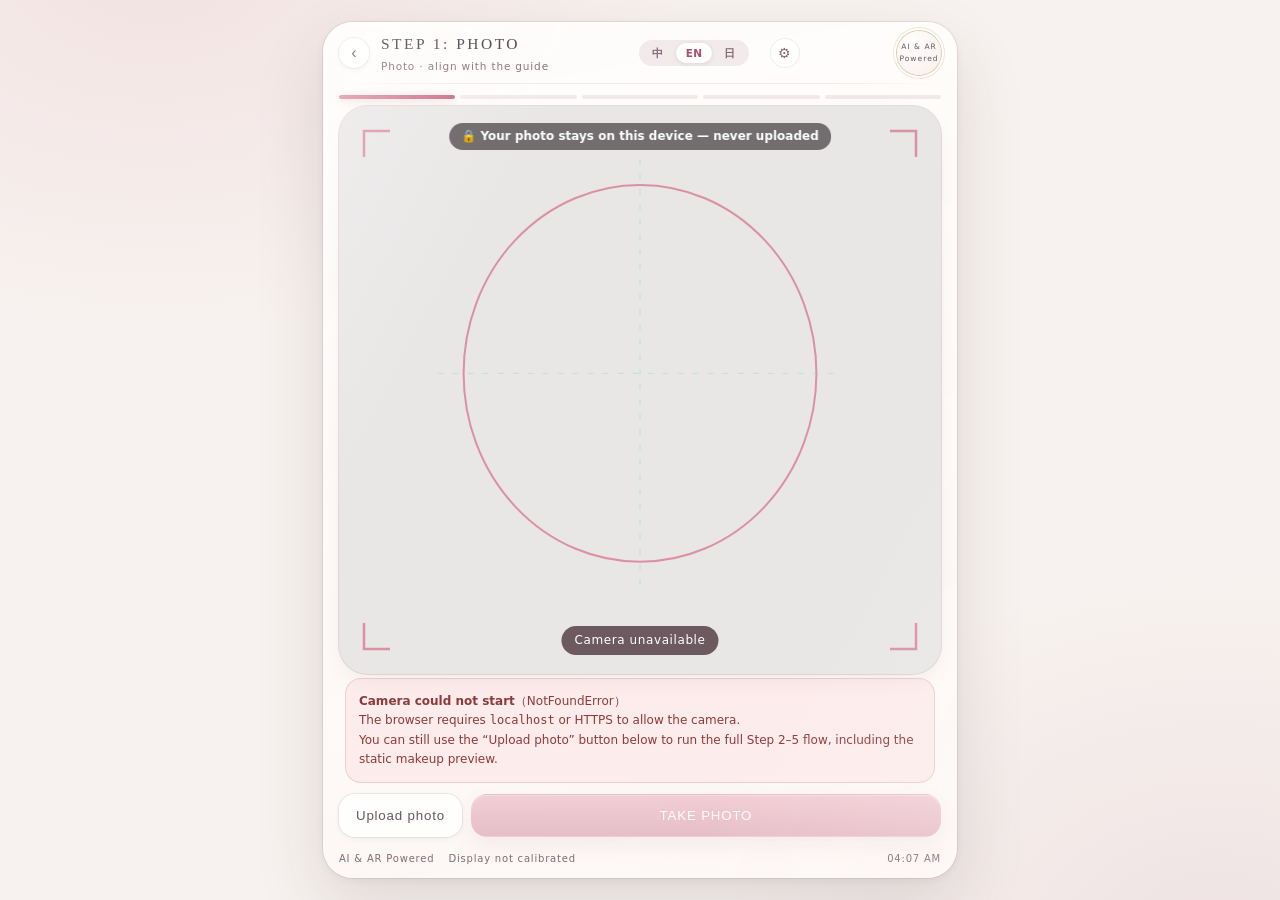
==== commit 9e3bdbd9: "從女性用戶情境出發：今天要去哪（一次配好畫法）、隱私說明、全臉地圖、✗／✓ 對照圖、深淺量表與左右平衡、建議附教學小技巧、最後一頁快速跳轉 Co-Authored-By: Claude Fable 5" ====
--- a/index.html
+++ b/index.html
@@ -52,6 +52,7 @@
           <canvas id="guide"></canvas>
           <div id="count" hidden></div>
           <div id="hint" data-i18n="hint.starting">正在啟動鏡頭…</div>
+          <div class="privacy-chip" data-i18n="privacy.chip">🔒 照片只在這台裝置處理，不會上傳</div>
         </div>
         <div class="err" id="cam-err" hidden></div>
       </section>
--- a/main.css
+++ b/main.css
@@ -2284,3 +2284,115 @@
 .teach-cap span { flex:none; font-variant-numeric:tabular-nums; opacity:.8; }
 @media (prefers-reduced-motion: reduce) { .teach .steps li.on::after, .teach .step-ctl.ready .turn { animation:none; } }
 #s4.teach-mode > .frame > canvas#ar { transition:none; }
+/* ── 教學動畫：字幕兩行（步驟＋手法），慢速、暫停、語音 ── */
+.teach-cap { flex-direction:column; align-items:stretch; gap:4px; padding:6px 8px 6px 10px; }
+.teach-cap .l1 { display:flex; align-items:center; gap:6px; min-width:0; }
+.teach-cap .l1 .tx { min-width:0; }
+.teach-cap .l2 { display:flex; align-items:center; justify-content:space-between; gap:6px; }
+.teach-cap .mo { display:inline-flex; align-items:center; gap:4px; padding:1px 8px 1px 5px; border-radius:9px; font-size:12px; color:#3a2a30; background:#fff; }
+.teach-cap .mo svg { width:16px; height:16px; color:var(--primary-2); }
+.teach-cap .btns { display:flex; gap:4px; }
+.teach-cap .btns button { width:32px; height:28px; padding:0; border:0; border-radius:9px; font-size:14px; line-height:28px; cursor:pointer; background:rgba(255,255,255,.18); color:#fff; }
+.teach-cap .btns button.on { background:#fff; }
+.teach .steps .tx small { display:flex; align-items:center; gap:3px; margin-top:1px; font-size:11px; font-weight:600; color:var(--ink-3); }
+.teach .steps .tx small svg { width:13px; height:13px; }
+.teach .steps li.on .tx small { color:var(--primary-2); }
+#s4.demo-paused .teach .steps li.on::after { animation-play-state:paused; }
+.teach .mistake { display:grid; gap:3px; padding:7px 10px; border-radius:12px; background:#fff; box-shadow:0 0 0 1px var(--line); font-size:12.5px; line-height:1.4; }
+.teach .mistake p { display:flex; gap:6px; margin:0; }
+.teach .mistake b { flex:none; display:grid; place-items:center; width:18px; height:18px; border-radius:50%; font-size:11px; color:#fff; }
+.teach .mistake .x b { background:#c0505c; }
+.teach .mistake .o b { background:#2f8a62; }
+/* ── 圖解：每一步一格（參考小紅書圖解版）── */
+.teach .formula { margin:0; font-size:12.5px; color:var(--ink-2, #5a4650); }
+.teach .formula b { margin-right:6px; padding:1px 7px; border-radius:8px; font-size:11px; color:#fff; background:#5b3944; }
+.teach .steps.grid { grid-template-columns:repeat(2, minmax(0, 1fr)); gap:8px; }
+.teach .steps.grid li { display:block; padding:0 0 6px; }
+.teach .steps.grid figure { position:relative; margin:0; }
+.teach .steps.grid img { display:block; width:100%; aspect-ratio:4 / 3; object-fit:cover; border-radius:12px 12px 0 0; }
+.teach .steps.grid .num { position:absolute; left:6px; top:6px; display:grid; place-items:center; width:22px; height:22px; border-radius:50%; font-size:12px; font-weight:800; color:#fff; background:#c94f7c; }
+.teach .steps.grid .verb { position:absolute; left:32px; top:5px; font-size:15px; font-weight:900; color:#fff; text-shadow:0 1px 3px rgba(40,20,28,.8), 0 0 8px rgba(40,20,28,.5); }
+.teach .steps.grid .fin .verb { left:8px; }
+.teach .steps.grid .tl { position:absolute; right:6px; bottom:6px; display:grid; place-items:center; width:26px; height:26px; border-radius:50%; background:#fff; }
+.teach .steps.grid .tl svg { width:18px; height:18px; color:#c94f7c; }
+.teach .steps.grid .tx { display:block; padding:5px 8px 0; font-size:12px; line-height:1.35; }
+.teach .steps.grid li.done .num { background:#2f8a62; font-size:0; }
+.teach .steps.grid li.done .num::after { content:'✓'; font-size:12px; }
+.teach .steps.grid li.fin { cursor:default; }
+.teach .steps.grid li.fin.done { box-shadow:0 0 0 2px #2f8a62; }
+.save-card { align-self:flex-start; padding:6px 12px; border:1px solid var(--line); border-radius:12px; background:#fff; font-size:12.5px; font-weight:700; color:var(--primary-2); cursor:pointer; }
+/* 最後一頁的指南也是圖解格子 */
+.how .steps-mini { display:grid; grid-template-columns:repeat(3, minmax(0, 1fr)); gap:6px; }
+.how .steps-mini figure { margin:0; }
+.how .steps-mini img { display:block; width:100%; aspect-ratio:4 / 3; object-fit:cover; border-radius:8px; }
+.how .steps-mini figcaption { font-size:11px; line-height:1.3; color:var(--ink-3); }
+.how .steps-mini figcaption b { display:block; color:#3a2a30; }
+/* 練完的分析與建議 */
+.advice { display:grid; gap:6px; padding:10px; border-radius:14px; background:#fff; box-shadow:0 0 0 1px var(--line); }
+.advice h4 { margin:0; font-size:14px; }
+.adv-row { display:flex; gap:8px; align-items:flex-start; font-size:13px; line-height:1.45; }
+.adv-row img { flex:none; width:72px; aspect-ratio:4 / 3; object-fit:cover; border-radius:8px; }
+.adv-row p { margin:0; }
+.adv-row small { display:block; font-size:11px; color:var(--ink-3); }
+.adv-row .again { margin-top:4px; padding:3px 10px; border:0; border-radius:10px; font-size:12px; font-weight:700; color:#fff; cursor:pointer; background:var(--primary-2); }
+#grow-body .advice { margin-bottom:10px; }
+/* ── 眼影畫法選擇 ── */
+.teach .emethods { display:flex; flex-wrap:wrap; align-items:center; gap:5px; }
+.teach .emethods .lb { font-size:12px; font-weight:700; color:var(--ink-3); margin-right:2px; }
+.teach .emethods button { padding:4px 10px; border:1px solid var(--line); border-radius:12px; background:#fff; font-size:12.5px; font-weight:700; color:var(--ink-2, #5a4650); cursor:pointer; }
+.teach .emethods button.on { color:#fff; border-color:transparent; background:#5b3944; }
+.teach-cap .btns button.on { color:#5b3944; }
+/* ── 精簡的圖解：三欄一樣大，只有圖與大字；這一步的說明在鏡子的字幕上 ── */
+.teach .steps.grid { grid-template-columns:repeat(3, minmax(0, 1fr)); gap:6px; }
+.teach .steps.grid li:not(.on) .tx { display:none; }
+.teach .steps.grid li .tx { display:none; }
+.teach .steps.grid li { padding:0; }
+.teach .steps.grid img { border-radius:12px; }
+.teach .steps.grid .verb { font-size:13px; left:28px; }
+.teach .steps.grid .tl { width:22px; height:22px; }
+.teach .steps.grid .tl svg { width:15px; height:15px; }
+/* ── 情境、全臉地圖、對照圖、深淺量表、最後一頁的跳轉 ── */
+.privacy-chip { position:absolute; left:50%; top:10px; transform:translateX(-50%); z-index:4; max-width:calc(100% - 24px); padding:4px 12px; border-radius:14px; font-size:12px; font-weight:700; color:#fff; background:rgba(18,10,14,.55); -webkit-backdrop-filter:blur(6px); backdrop-filter:blur(6px); white-space:nowrap; overflow:hidden; text-overflow:ellipsis; }
+.teach .scenes { display:grid; grid-template-columns:repeat(2, minmax(0, 1fr)); gap:6px; }
+.teach .scenes button { display:grid; gap:1px; padding:8px 10px; text-align:left; border:1.5px solid var(--line); border-radius:14px; background:#fff; color:#3a2a30; cursor:pointer; }
+.teach .scenes b { font-size:14px; }
+.teach .scenes small { font-size:11.5px; color:var(--ink-3); }
+.teach .scenes button.on { border-color:var(--primary-2); background:var(--tint-2, #fff5f7); }
+.teach .scene-sum { display:flex; flex-wrap:wrap; gap:4px 10px; align-items:center; font-size:12.5px; }
+.teach .scene-sum i { font-style:normal; color:var(--ink-3); margin-right:4px; }
+.teach .scene-sum em { font-style:normal; font-weight:700; color:var(--primary-2); margin-left:auto; }
+.facemap { margin:0; border-radius:14px; overflow:hidden; background:#fff; box-shadow:0 0 0 1px var(--line); }
+.facemap img { display:block; width:100%; }
+.facemap figcaption { display:flex; flex-wrap:wrap; gap:5px; padding:8px; }
+.facemap .leg { display:inline-flex; align-items:center; gap:5px; padding:3px 9px 3px 4px; border:0; border-radius:12px; font-size:12.5px; font-weight:700; color:#3a2a30; background:var(--line); }
+button.leg { cursor:pointer; }
+.facemap .leg b { display:grid; place-items:center; width:18px; height:18px; border-radius:50%; font-size:11px; color:#5b3944; background:#fff; }
+.facemap .leg i { width:12px; height:12px; border-radius:50%; }
+.teach .cmp { display:grid; grid-template-columns:repeat(2, minmax(0, 1fr)); gap:6px; }
+.teach .cmp figure { margin:0; border-radius:12px; overflow:hidden; background:#fff; }
+.teach .cmp img { display:block; width:100%; aspect-ratio:4 / 3; object-fit:cover; }
+.teach .cmp figcaption { display:flex; gap:5px; align-items:center; padding:5px 8px; font-size:12px; font-weight:700; line-height:1.3; }
+.teach .cmp b { flex:none; display:grid; place-items:center; width:18px; height:18px; border-radius:50%; font-size:11px; color:#fff; }
+.teach .cmp .x { box-shadow:0 0 0 2px #c0505c; } .teach .cmp .x b { background:#c0505c; }
+.teach .cmp .o { box-shadow:0 0 0 2px #2f8a62; } .teach .cmp .o b { background:#2f8a62; }
+.meters { display:grid; gap:8px; }
+.meter { padding:9px 11px; border-radius:14px; background:#fff; box-shadow:0 0 0 1px var(--line); }
+.meter .hd { display:flex; align-items:baseline; gap:8px; font-size:13px; }
+.meter .sc { font-size:19px; font-weight:800; font-variant-numeric:tabular-nums; }
+.meter .hd em { font-style:normal; font-size:12px; color:var(--ink-3); font-variant-numeric:tabular-nums; }
+.meter .lv { margin-left:auto; padding:1px 9px; border-radius:9px; font-size:12px; font-weight:700; color:#3a2a30; background:var(--line); }
+.meter .lv.good { color:#14402e; background:#c5ecd9; }
+.meter .track { position:relative; height:10px; margin-top:8px; border-radius:5px; background:var(--line); }
+.meter .okz { position:absolute; top:0; bottom:0; border-radius:5px; background:#c5ecd9; }
+.meter .mk { position:absolute; top:50%; width:16px; height:16px; margin:-8px 0 0 -8px; border-radius:50%; background:var(--primary-2); box-shadow:0 0 0 2px #fff, 0 1px 3px rgba(0,0,0,.3); }
+.meter .ends { display:flex; justify-content:space-between; margin-top:4px; font-size:11px; color:var(--ink-3); }
+.meter .lr { display:grid; grid-template-columns:repeat(2, minmax(0, 1fr)); gap:10px; margin-top:6px; font-size:11px; color:var(--ink-3); }
+.meter .lr span { display:flex; align-items:center; gap:6px; }
+.meter .lr i { flex:1; height:6px; border-radius:3px; background:var(--line); overflow:hidden; }
+.meter .lr u { display:block; height:100%; border-radius:3px; background:var(--primary-2); }
+.adv-row .tip { margin-top:2px; font-size:12px; color:var(--ink-2, #5a4650); }
+.advice .adv-src { margin:0; font-size:11px; color:var(--ink-3); }
+.s5-nav { position:sticky; top:0; z-index:5; display:flex; gap:6px; overflow-x:auto; scrollbar-width:none; margin:0 0 12px; padding:6px 0; background:rgba(249,244,242,.92); -webkit-backdrop-filter:blur(8px); backdrop-filter:blur(8px); flex:none; }
+.s5-nav::-webkit-scrollbar { display:none; }
+.s5-nav button { flex:none; padding:5px 12px; border:1px solid var(--line); border-radius:14px; background:#fff; font-size:12.5px; font-weight:700; color:var(--primary-2); cursor:pointer; }
+#s5-how .facemap { margin-bottom:12px; }
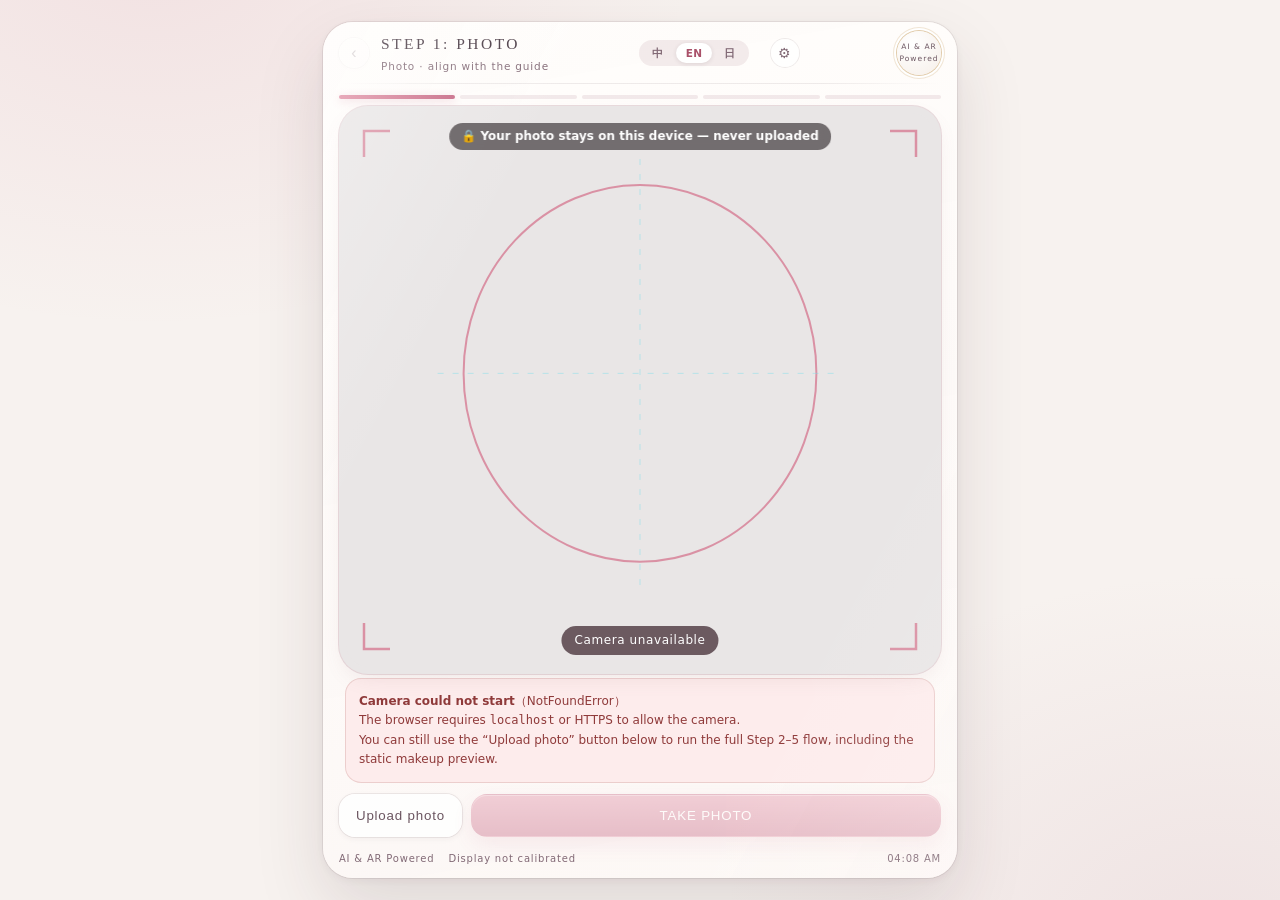
==== commit a2fa297b: "教學滿版＋完成圖；拍照前環境光檢查（色偏、亮度、均勻，邊移動邊回饋）；手勢動畫；簡單工具為主並記住手邊的工具 Co-Authored-By: Claude Fable 5.2 <noreply@ant" ====
--- a/index.html
+++ b/index.html
@@ -53,6 +53,7 @@
           <div id="count" hidden></div>
           <div id="hint" data-i18n="hint.starting">正在啟動鏡頭…</div>
           <div class="privacy-chip" data-i18n="privacy.chip">🔒 照片只在這台裝置處理，不會上傳</div>
+          <div class="light-meter" id="light" hidden></div>
         </div>
         <div class="err" id="cam-err" hidden></div>
       </section>
--- a/main.css
+++ b/main.css
@@ -2396,3 +2396,97 @@
 .s5-nav::-webkit-scrollbar { display:none; }
 .s5-nav button { flex:none; padding:5px 12px; border:1px solid var(--line); border-radius:14px; background:#fff; font-size:12.5px; font-weight:700; color:var(--primary-2); cursor:pointer; }
 #s5-how .facemap { margin-bottom:12px; }
+/* ── 自己畫的工具組：用什麼塗、暈染、卸妝、粗細四段、鏡像、對比 ── */
+.pb-kits { gap:5px; overflow-x:auto; scrollbar-width:none; }
+.pb-kits::-webkit-scrollbar { display:none; }
+.pb-kit { flex:1 0 auto; display:flex; align-items:center; justify-content:center; gap:4px; min-width:0; padding:5px 8px; border:1px solid var(--line); border-radius:12px; background:#fff; font-size:12px; font-weight:700; color:var(--ink-2, #5a4650); cursor:pointer; }
+.pb-kit svg { flex:none; width:20px; height:20px; color:var(--primary-2); }
+.pb-kit.on { color:#fff; border-color:transparent; background:linear-gradient(180deg, var(--primary-1), var(--primary-2)); }
+.pb-kit.on svg { color:#fff; }
+.pb-mode { flex:0 0 auto; background:var(--tint-2, #fff5f7); }
+.pb-sizes { flex:none; display:flex; gap:3px; }
+.pb-dot { display:grid; place-items:center; width:28px; height:28px; padding:0; border:1px solid var(--line); border-radius:50%; background:#fff; cursor:pointer; }
+.pb-dot i { width:var(--d); height:var(--d); border-radius:50%; background:var(--ink-2, #5a4650); }
+.pb-dot.on { border-color:var(--primary-2); box-shadow:0 0 0 2px rgba(201,79,124,.25); }
+.pb-dot.on i { background:var(--primary-2); }
+.pb-tog { flex:none; padding:5px 9px; border:1px solid var(--line); border-radius:12px; background:#fff; font-size:12px; font-weight:700; color:var(--ink-2, #5a4650); cursor:pointer; touch-action:none; user-select:none; -webkit-user-select:none; }
+.pb-tog.on { color:#fff; border-color:transparent; background:#5b3944; }
+.pb-hint { font-size:11.5px; line-height:1.4; color:var(--ink-2, #5a4650); }
+.pb-hint b { margin-right:6px; padding:1px 7px; border-radius:8px; font-size:11px; color:#fff; background:#5b3944; }
+.pb-scroll { flex:1; min-width:0; overflow-x:auto; scrollbar-width:none; }
+.pb-scroll::-webkit-scrollbar { display:none; }
+.pb-scroll > *, .pb-done { flex:none; white-space:nowrap; }
+.pb-scroll .pb-wipe { margin-left:0; }
+/* ── 教學滿版：鏡子鋪滿整個畫面，教學面板浮在下方（可以收合）；右上角是完成圖 ── */
+#s4.teach-mode { --teach-h:44%; }
+#s4.teach-mode[data-ch="info"] { --teach-h:62%; }
+#s4.teach-mode.teach-mini { --teach-h:104px; }
+#s4.teach-mode > .frame { bottom:0; height:auto; }
+.teach { top:auto; height:var(--teach-h); z-index:7; padding:0 10px 8px; border-radius:20px 20px 0 0; background:rgba(253,247,248,.9); -webkit-backdrop-filter:blur(14px); backdrop-filter:blur(14px); box-shadow:0 -6px 24px rgba(40,20,28,.2); transition:height .25s ease; }
+#s4.teach-mini .teach { overflow:hidden; }
+.teach-grip { flex:none; align-self:center; width:64px; height:18px; margin-bottom:-6px; padding:0; border:0; background:none; cursor:pointer; }
+.teach-grip::before { content:''; display:block; width:38px; height:4px; margin:7px auto; border-radius:2px; background:var(--ink-3); opacity:.5; }
+#s4.teach-mode .teach-cap { bottom:calc(var(--teach-h) + 8px); transition:bottom .25s ease; }
+.teach-target { cursor:pointer; transition:width .2s ease; }
+.teach-target.big { width:72%; }
+.teach-target span { font-size:11px; padding:1px 7px; }
+@media (prefers-reduced-motion: reduce) { .teach, #s4.teach-mode .teach-cap, .teach-target { transition:none; } }
+/* ── 拍照前的環境光量表 ── */
+.light-meter { position:absolute; left:50%; top:44px; transform:translateX(-50%); z-index:4; width:min(88%, 320px); padding:7px 12px 8px; border-radius:14px; color:#fff; background:rgba(18,10,14,.6); -webkit-backdrop-filter:blur(8px); backdrop-filter:blur(8px); }
+.light-meter[hidden] { display:none; }
+.light-meter .lm-top { display:flex; align-items:center; gap:8px; }
+.light-meter b { flex:none; font-size:13px; }
+.light-meter .lm-bar { flex:1; height:8px; border-radius:4px; background:rgba(255,255,255,.25); overflow:hidden; }
+.light-meter .lm-bar i { display:block; height:100%; border-radius:4px; background:#f0b64a; transition:width .4s ease; }
+.light-meter[data-level="good"] .lm-bar i { background:#5fd39a; }
+.light-meter[data-level="poor"] .lm-bar i { background:#ff7a8c; }
+.light-meter p { margin:4px 0 0; font-size:12.5px; line-height:1.4; }
+.light-meter em { display:block; font-style:normal; font-weight:800; }
+.light-meter em.up { color:#8ff0bd; }
+.light-meter em.down { color:#ffc2ca; }
+@media (prefers-reduced-motion: reduce) { .light-meter .lm-bar i { transition:none; } }
+/* ── 手勢：握法與動作的小動畫 ── */
+.gest { display:block; width:100%; height:auto; }
+.gest .sk { fill:none; stroke:#e0b9a8; stroke-width:3; stroke-linecap:round; }
+.gest .hl { fill:none; stroke:#5b3944; stroke-width:3.2; stroke-linecap:round; }
+.gest .br { fill:#c94f7c; }
+.gest .hd { fill:#f3cdb8; stroke:#c9957e; stroke-width:1.2; }
+.gest .fg { fill:none; stroke:#f3cdb8; stroke-width:11; stroke-linecap:round; }
+.gest .nail { fill:#fbe9e2; stroke:#c9957e; stroke-width:.8; }
+.gest .pk { fill:none; stroke:#f3cdb8; stroke-width:5; stroke-linecap:round; }
+.gest .sp { fill:#f6b3c4; stroke:#d98aa2; stroke-width:1.2; }
+.gest .ar { fill:none; stroke:#c94f7c; stroke-width:1.8; stroke-linecap:round; stroke-linejoin:round; }
+.gest .rip { fill:none; stroke:#c94f7c; stroke-width:1.6; opacity:0; transform-box:fill-box; transform-origin:center; }
+.gest .mv { animation:g-tap 1.4s ease-in-out infinite; }
+.g-tap .rip { animation:g-rip 1.4s ease-out infinite; }
+.g-stipple .mv { animation:g-stipple 2.2s ease-in-out infinite; }
+.g-wiper .mv { animation:g-wiper 1.2s ease-in-out infinite; }
+.g-sweep .mv { animation:g-sweep 1.6s ease-in-out infinite; }
+.g-line .mv { animation:g-line 2.4s ease-in-out infinite; }
+.g-circle .mv { animation:g-circle 1.3s linear infinite; }
+@keyframes g-tap { 0%, 100% { transform:translateY(-9px); } 45%, 58% { transform:translateY(0); } }
+@keyframes g-rip { 0%, 44% { opacity:0; transform:scale(.6); } 50% { opacity:.9; transform:scale(1); } 100% { opacity:0; transform:scale(2.4); } }
+@keyframes g-stipple { 0% { transform:translate(-14px,-6px); } 12% { transform:translate(-14px,0); } 25% { transform:translate(-5px,-6px); } 37% { transform:translate(-5px,0); } 50% { transform:translate(5px,-6px); } 62% { transform:translate(5px,0); } 75% { transform:translate(14px,-6px); } 87% { transform:translate(14px,0); } 100% { transform:translate(-14px,-6px); } }
+@keyframes g-wiper { 0%, 100% { transform:translateX(-13px); } 50% { transform:translateX(13px); } }
+@keyframes g-sweep { 0% { transform:translate(-14px,2px); opacity:1; } 70% { transform:translate(14px,-3px); opacity:1; } 86% { transform:translate(19px,-10px); opacity:0; } 100% { transform:translate(-14px,2px); opacity:0; } }
+@keyframes g-line { 0%, 10% { transform:translateX(-14px); } 30%, 40% { transform:translateX(-5px); } 60%, 70% { transform:translateX(5px); } 90%, 100% { transform:translateX(14px); } }
+@keyframes g-circle { 0% { transform:translate(6px,0); } 25% { transform:translate(0,-4px); } 50% { transform:translate(-6px,0); } 75% { transform:translate(0,4px); } 100% { transform:translate(6px,0); } }
+#s4.demo-paused .gest .mv, #s4.demo-paused .gest .rip { animation-play-state:paused; }
+@media (prefers-reduced-motion: reduce) { .gest .mv, .gest .rip { animation:none; } }
+.gest-card { display:grid; grid-template-columns:92px minmax(0, 1fr); gap:10px; align-items:center; padding:6px 10px; border-radius:14px; background:#fff; box-shadow:0 0 0 1px var(--line); font-size:12.5px; line-height:1.4; }
+.gest-card:empty { display:none; }
+.gest-card b { display:inline-block; margin-bottom:2px; padding:1px 8px; border-radius:8px; font-size:11px; color:#fff; background:#5b3944; }
+.gest-card p { margin:0; }
+.gest-card .press { display:inline-flex; align-items:center; gap:3px; margin-top:3px; font-size:11.5px; color:var(--ink-3); }
+.gest-card .press i { width:8px; height:8px; border-radius:50%; background:var(--line); }
+.gest-card .press i.on { background:var(--primary-2); }
+.teach-cap { flex-direction:row; align-items:center; gap:8px; }
+.teach-cap .gs { flex:none; width:58px; padding:2px; border-radius:10px; background:rgba(255,255,255,.94); }
+.teach-cap .tx2 { flex:1; min-width:0; display:grid; gap:4px; }
+/* ── 手邊的工具：簡單工具在前、刷具在後；一鍵設定 ── */
+.tool-presets { display:flex; gap:6px; }
+.tool-presets button { flex:1; padding:7px 6px; border:1px solid var(--line); border-radius:12px; background:#fff; font-size:13px; font-weight:700; color:var(--ink-2, #5a4650); cursor:pointer; }
+.tool-presets button.on { color:#fff; border-color:transparent; background:#5b3944; }
+.teach .tool-group { margin:2px 0 -2px; font-size:12px; font-weight:800; color:var(--ink-3); }
+.tool.fixed { cursor:default; opacity:1; background:var(--tint-2, #fff5f7); }
+.tool.fixed i { color:var(--ink-3); }
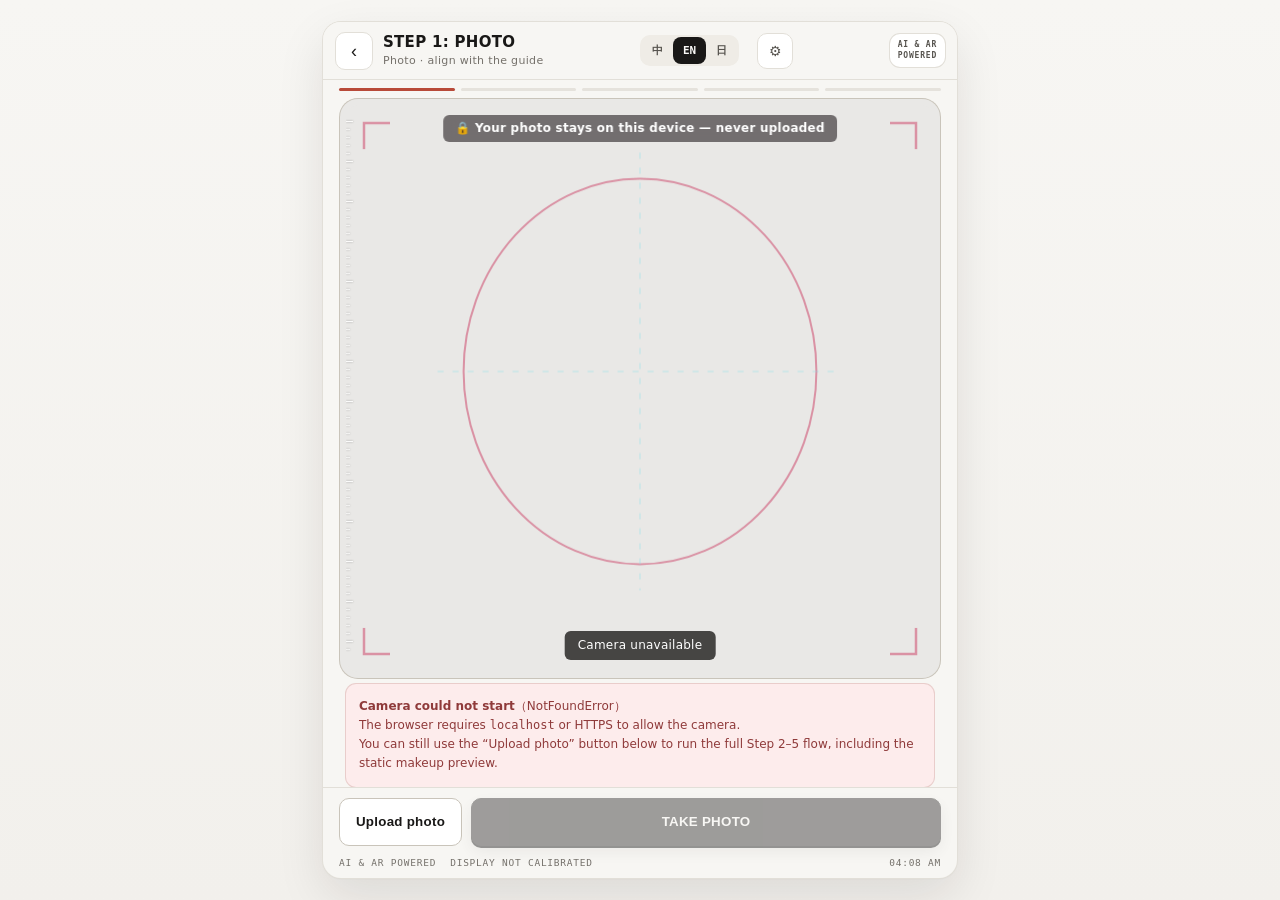
==== commit 91c6f0d7: "介面大改版 Tactile Atelier（設計方向與規格由 Gemini 提出）：雪花石白底、墨色文字與主要按鈕、赤陶色只標選中；細線取代光暈與玻璃；等寬數字；招牌是取景框角標與刻度尺；五種配色重做" ====
--- a/index.html
+++ b/index.html
@@ -8,7 +8,7 @@
 <meta name="description" content="AI 美妝教學與 AR 試妝：用手機鏡頭看化妝前後，AI 問答教你用什麼化妝品、工具、手法，沒有工具也能畫。可安裝、可離線。">
 <meta name="keywords" content="AI 美妝教學, 化妝教學, AR 試妝, 虛擬試妝, 新手化妝, 沒有工具化妝, AI makeup tutorial, virtual makeup try-on, AIメイク, メイクレッスン">
 <link rel="manifest" href="manifest.webmanifest">
-<meta name="theme-color" content="#c66884">
+<meta name="theme-color" content="#f7f6f3">
 <meta name="mobile-web-app-capable" content="yes">
 <meta name="apple-mobile-web-app-capable" content="yes">
 <meta name="apple-mobile-web-app-title" content="LUCID 美妝鏡">
--- a/main.css
+++ b/main.css
@@ -3,37 +3,44 @@
    深色模式與 RWD 只改變數值，不重寫任何 layout 規則。 */
 
 :root {
-  /* 柔和女性向：暖米白打底，玫瑰粉當重點色，金屬件走香檳金。
-     一個例外：**影像框內一律是中性灰**（--neutral）。粉色包圍會讓人
-     把口紅顏色看偏（同時對比效應），試色的可信度就是這樣掉的 ——
-     整台機器的價值來自「顏色可信」，這一點不能為了好看讓步。 */
-  --cream-0:#fbf5f3; --cream-1:#fffdfc; --cream-2:#f8eeec; --cream-3:#f2e0e0;
-  --rose:#d1738c; --rose-soft:#a95069; --rose-dim:rgba(209,115,140,.34);
-  --gold:#9c7340;
-  --ink:#453640; --ink-2:#6b5560; --ink-3:#826a76;
-  --ok:#4b9268; --warn:#a9752a;
-  --radius:22px; --radius-sm:15px;
-  --rail-w:300px; --bar-h:62px;
-  --glass:rgba(255,252,251,.84);
-  --line:rgba(190,152,163,.34);
-  --glow:0 0 0 1px var(--line), 0 10px 32px rgba(var(--glow-rgb),.18), inset 0 1px 0 rgba(255,255,255,.75);
-  --neutral:#e9e6e6;      /* 影像框的中性底，判色不受粉色干擾 */
-  --onImage:rgba(74,52,60,.78);   /* 疊在照片上的膠囊底色 */
-  /* 以下是原本散落在各處、寫死的粉色系。抽成變數，換配色才不會殘留粉紅。
-     *-rgb 是給 rgba(var(--x-rgb), .3) 用的「不含透明度」的三個數字。 */
-  --rose-rgb:209,115,140;
-  --tint:#fdeef1; --tint-2:#fbe6ea; --tint-3:#f6dfe4;   /* 選中狀態的淡底色 */
-  --line-rgb:190,152,163;
-  --glow-rgb:196,146,162; --drop-rgb:184,132,150;       /* 外框光暈、大投影 */
-  --shadow-rgb:150,110,120;                             /* 小元件投影 */
-  --edge-rgb:120,90,100;                                /* 色票外框細線 */
-  --ink-rgb:90,60,70;                                   /* 深色內陰影 */
-  --bg-1:#fbe4ea; --bg-2:#f7ebdd; --bg-3:#fdf8f6; --bg-4:#f7ece9;   /* 頁面背景的光暈 */
-  --radius-lg:30px;
-  --primary-1:#e08fa4; --primary-2:#c66884; --primary-rgb:198,104,132;   /* 主要按鈕 */
-  --card-1:#fdf4f2; --card-2:#f6e7e6; --boot-1:#fdf6f4; --boot-2:#f7e9e6;
-  --orb-1:#fff0f5; --orb-2:#f6b3ca; --orb-3:#d47f9f;                    /* 完成頁的裝飾圓球 */
-  --on-image-hi:#ffd9e2; --bar-lo:#f0b3c2; --star-off-rgb:170,140,150;
+  /* Tactile Atelier（2026-11，設計方向由 Gemini 提出）：
+     雪花石白打底、墨色文字與主要按鈕、赤陶色只用在「選中／進行中」。
+     粉紅光暈與玻璃感拿掉，改成細線邊框與很淡的陰影；數字用等寬字。
+     不變的一點：**影像框內與四周一律是中性色**（--neutral）。顏色包圍會讓人
+     把口紅顏色看偏（同時對比效應）—— 整台機器的價值來自「顏色可信」。
+     變數名稱沿用舊的（--rose = 重點色、--cream-* = 底色四階），所以全站一起換。 */
+  --cream-0:#f7f6f3; --cream-1:#ffffff; --cream-2:#efece6; --cream-3:#e5e2dc;
+  --rose:#b84a39; --rose-soft:#963627; --rose-dim:rgba(184,74,57,.36);
+  --gold:#7d5a1e;
+  --ink:#191817; --ink-2:#57544f; --ink-3:#75716b;
+  --ok:#246b4b; --warn:#9e5e14;
+  --radius:12px; --radius-sm:10px;
+  --rail-w:300px; --bar-h:58px;
+  --glass:rgba(250,249,247,.94);
+  --line:#e2dfd8;
+  --glow:0 0 0 1px var(--line), 0 1px 2px rgba(25,24,23,.05);
+  --neutral:#e9e8e6;      /* 影像框的中性底，判色不受重點色干擾 */
+  --onImage:rgba(25,24,23,.78);   /* 疊在照片上的膠囊底色 */
+  /* *-rgb 是給 rgba(var(--x-rgb), .3) 用的「不含透明度」的三個數字。 */
+  --rose-rgb:184,74,57;
+  --tint:#f9ece9; --tint-2:#f5e0db; --tint-3:#f0d3cd;   /* 選中狀態的淡底色 */
+  --line-rgb:176,170,158;
+  --glow-rgb:110,106,98; --drop-rgb:70,66,60;           /* 外框、大投影（中性灰，不帶顏色） */
+  --shadow-rgb:60,57,52;                                /* 小元件投影 */
+  --edge-rgb:60,57,52;                                  /* 色票外框細線 */
+  --ink-rgb:25,24,23;                                   /* 深色內陰影 */
+  --bg-1:#f7f6f3; --bg-2:#f2f0ec; --bg-3:#f7f6f3; --bg-4:#f2f0ec;   /* 頁面背景：幾乎是平的 */
+  --radius-lg:18px;
+  --primary-1:#2b2927; --primary-2:#191817; --primary-rgb:25,24,23;   /* 主要按鈕：墨色 */
+  --card-1:#ffffff; --card-2:#faf9f7; --boot-1:#f7f6f3; --boot-2:#efece6;
+  --orb-1:#fdf5f2; --orb-2:#e3b3a9; --orb-3:#b84a39;                  /* 完成頁的裝飾圓球 */
+  --on-image-hi:#ffd9cf; --bar-lo:#e3b3a9; --star-off-rgb:150,145,136;
+  /* 這一版新增的 */
+  --line-strong:#c9c4ba;                                              /* 次要按鈕、刻度的線 */
+  --shadow-float:0 8px 24px rgba(25,24,23,.12), 0 1px 2px rgba(25,24,23,.08);
+  --shadow-press:inset 0 2px 4px rgba(25,24,23,.16);
+  --font-num:ui-monospace,"SF Mono",Menlo,Consolas,monospace;
+  --tick:repeating-linear-gradient(90deg, var(--line-strong) 0 1px, transparent 1px 8px);   /* 刻度尺 */
   color-scheme: light;
 }
 
@@ -239,13 +246,13 @@
 /* 眼影盤：四格 */
 .obj.palette { width:104px; height:60px; border-radius:7px; padding:7px;
   display:grid; grid-template-columns:repeat(4,1fr); gap:4px;
-  background:linear-gradient(150deg,#fbf1ee,#e6d2d0);
+  background:linear-gradient(150deg,#f4f2ee,#e2dfd8);
   box-shadow:0 6px 18px rgba(var(--shadow-rgb),.24), inset 0 1px 0 rgba(255,255,255,.85); }
 .obj.palette i { border-radius:4px; box-shadow:inset 0 0 0 1px rgba(var(--ink-rgb),.16); }
 
 /* 腮紅粉餅：圓盒 */
 .obj.compact { width:74px; height:74px; border-radius:50%; padding:8px;
-  background:linear-gradient(150deg,#fbf1ee,#e6d2d0);
+  background:linear-gradient(150deg,#f4f2ee,#e2dfd8);
   box-shadow:0 6px 18px rgba(var(--shadow-rgb),.24), inset 0 1px 0 rgba(255,255,255,.85); }
 .obj.compact i { display:block; width:100%; height:100%; border-radius:50%;
   box-shadow:inset 0 0 10px rgba(var(--ink-rgb),.22); }
@@ -666,48 +673,40 @@
    --neutral（影像框的中性灰）、商品色票、AR 上妝顏色。
    粉色或綠色包圍會讓人把口紅顏色看偏（同時對比效應），
    整台機器的價值來自「顏色可信」，配色不能拿這個去換。 */
-:root[data-theme="gold"] {
-  --primary-1:#d0a970; --primary-2:#a87d43; --primary-rgb:168,125,67; --card-1:#fffdf9; --card-2:#f5eee3; --boot-1:#fffdf9; --boot-2:#f5eee3; --orb-1:#fff8ec; --orb-2:#e8cfa3; --orb-3:#b38850; --on-image-hi:#f6e6c8; --bar-lo:#e8d3ae; --star-off-rgb:150,130,100;
-  --cream-0:#fbf7f1; --cream-1:#fffdf9; --cream-2:#f5eee3; --cream-3:#ecdfcb;
-  --rose:#b38850; --rose-soft:#86632f; --rose-dim:rgba(179,136,80,.34); --rose-rgb:179,136,80;
-  --gold:#8a6a3c; --ink:#43382c; --ink-2:#675847; --ink-3:#7f6f5c;
-  --line:rgba(180,158,122,.36); --line-rgb:180,158,122; --glass:rgba(255,253,249,.86);
-  --tint:#f7eedf; --tint-2:#f3e6d0; --tint-3:#eedfc6;
-  --glow-rgb:190,164,124; --drop-rgb:170,140,100; --shadow-rgb:140,115,85; --edge-rgb:115,95,72; --ink-rgb:80,64,46;
-  --bg-1:#f5e8d3; --bg-2:#eee6dc; --bg-3:#fcf9f4; --bg-4:#f2e9dc;
-}
-:root[data-theme="lilac"] {
-  --primary-1:#ab95dc; --primary-2:#7f63bd; --primary-rgb:127,99,189; --card-1:#fdfcff; --card-2:#efebf7; --boot-1:#fdfcff; --boot-2:#efebf7; --orb-1:#f7f3ff; --orb-2:#cdbdf0; --orb-3:#8f74c9; --on-image-hi:#e6dcff; --bar-lo:#cfc0f0; --star-off-rgb:140,130,170;
-  --cream-0:#f7f5fb; --cream-1:#fdfcff; --cream-2:#efebf7; --cream-3:#e3dcf1;
-  --rose:#8f74c9; --rose-soft:#65499e; --rose-dim:rgba(143,116,201,.34); --rose-rgb:143,116,201;
-  --gold:#7d6aa0; --ink:#3b3450; --ink-2:#5b5372; --ink-3:#736b8a;
-  --line:rgba(160,148,192,.36); --line-rgb:160,148,192; --glass:rgba(253,252,255,.86);
-  --tint:#efeafb; --tint-2:#e8e0f8; --tint-3:#e0d6f4;
-  --glow-rgb:160,142,200; --drop-rgb:140,122,182; --shadow-rgb:112,98,148; --edge-rgb:92,82,122; --ink-rgb:62,52,88;
-  --bg-1:#e9e1fa; --bg-2:#e3ecf7; --bg-3:#faf9fd; --bg-4:#eeeaf7;
-}
-:root[data-theme="sage"] {
-  --primary-1:#86b59c; --primary-2:#578a70; --primary-rgb:87,138,112; --card-1:#fcfefc; --card-2:#e9f1eb; --boot-1:#fcfefc; --boot-2:#e9f1eb; --orb-1:#f1faf4; --orb-2:#b5d8c4; --orb-3:#5f9479; --on-image-hi:#d4f0df; --bar-lo:#b7d9c5; --star-off-rgb:120,150,135;
-  --cream-0:#f4f8f5; --cream-1:#fcfefc; --cream-2:#e9f1eb; --cream-3:#dbe8df;
-  --rose:#5f9479; --rose-soft:#3f6f56; --rose-dim:rgba(95,148,121,.34); --rose-rgb:95,148,121;
-  --gold:#6f7f5a; --ink:#303f37; --ink-2:#4f6056; --ink-3:#67786f;
-  --line:rgba(136,168,150,.36); --line-rgb:136,168,150; --glass:rgba(252,254,252,.86);
-  --tint:#e7f2eb; --tint-2:#ddeee3; --tint-3:#d3e8da;
-  --glow-rgb:136,172,152; --drop-rgb:116,152,132; --shadow-rgb:92,122,106; --edge-rgb:76,98,86; --ink-rgb:52,68,60;
-  --bg-1:#ddeee3; --bg-2:#efeee0; --bg-3:#f9fcfa; --bg-4:#eaf1ec;
-}
-:root[data-theme="mist"] {
-  --primary-1:#86a7cc; --primary-2:#55799f; --primary-rgb:85,121,159; --card-1:#fcfdfe; --card-2:#e9eff5; --boot-1:#fcfdfe; --boot-2:#e9eff5; --orb-1:#f1f6fc; --orb-2:#b9cde6; --orb-3:#5f86b3; --on-image-hi:#d8e6f7; --bar-lo:#b9cde6; --star-off-rgb:120,140,165;
-  --cream-0:#f4f7fa; --cream-1:#fcfdfe; --cream-2:#e9eff5; --cream-3:#dbe4ee;
-  --rose:#5f86b3; --rose-soft:#3e6390; --rose-dim:rgba(95,134,179,.34); --rose-rgb:95,134,179;
-  --gold:#6c7f99; --ink:#2f3a47; --ink-2:#4d5b6b; --ink-3:#657384;
-  --line:rgba(140,160,186,.36); --line-rgb:140,160,186; --glass:rgba(252,253,254,.86);
-  --tint:#e7eff8; --tint-2:#dde8f5; --tint-3:#d3e1f1;
-  --glow-rgb:140,164,196; --drop-rgb:118,142,176; --shadow-rgb:92,112,140; --edge-rgb:76,92,116; --ink-rgb:50,62,80;
-  --bg-1:#dde8f5; --bg-2:#eef0e8; --bg-3:#f9fbfd; --bg-4:#e9eef4;
+:root[data-theme="gold"] {      /* 琥珀 */
+  --rose:#8a6418; --rose-soft:#6b4c10; --rose-dim:rgba(138,100,24,.36); --rose-rgb:138,100,24;
+  --tint:#f7f0e1; --tint-2:#f0e4c9; --tint-3:#e8d7b0; --orb-1:#fbf6ea; --orb-2:#dcc48e; --orb-3:#8a6418;
+  --on-image-hi:#ffe9b8; --bar-lo:#dcc48e;
+}
+:root[data-theme="lilac"] {     /* 酒紅（Kagami Optic）：底色偏冷的珍珠白 */
+  --rose:#8a2b4c; --rose-soft:#6c1f3a; --rose-dim:rgba(138,43,76,.36); --rose-rgb:138,43,76;
+  --tint:#f7eaef; --tint-2:#efd6de; --tint-3:#e4bcc9; --orb-1:#fbf2f5; --orb-2:#d9a3b5; --orb-3:#8a2b4c;
+  --on-image-hi:#ffd3e0; --bar-lo:#d9a3b5;
+  --cream-0:#f4f5f6; --cream-2:#eceef0; --cream-3:#dfe1e5; --line:#dfe1e5; --line-strong:#c3c7cd; --line-rgb:160,165,174;
+  --ink:#1a1619; --ink-2:#575256; --ink-3:#736d72; --primary-1:#2d272b; --primary-2:#1a1619; --primary-rgb:26,22,25;
+  --bg-1:#f4f5f6; --bg-2:#eef0f2; --bg-3:#f4f5f6; --bg-4:#eef0f2; --boot-1:#f4f5f6; --boot-2:#eceef0; --card-2:#f8f9fa;
+  --glass:rgba(248,249,250,.94);
+}
+:root[data-theme="sage"] {      /* 翡翠（Hinoki Clinic）：粉筆白配植物綠 */
+  --rose:#2e6f56; --rose-soft:#205340; --rose-dim:rgba(46,111,86,.36); --rose-rgb:46,111,86;
+  --tint:#e9f3ee; --tint-2:#d5e7de; --tint-3:#bcd8ca; --orb-1:#f1f8f4; --orb-2:#9dc7b3; --orb-3:#2e6f56;
+  --on-image-hi:#c9f0dc; --bar-lo:#9dc7b3;
+  --cream-0:#f6f6f4; --cream-2:#edeeea; --cream-3:#e1e4e0; --line:#e1e4e0; --line-strong:#c4c9c3; --line-rgb:160,168,160;
+  --ink:#171c19; --ink-2:#505954; --ink-3:#69726d; --primary-1:#27302b; --primary-2:#171c19; --primary-rgb:23,28,25;
+  --bg-1:#f6f6f4; --bg-2:#f0f1ee; --bg-3:#f6f6f4; --bg-4:#f0f1ee; --boot-1:#f6f6f4; --boot-2:#edeeea; --card-2:#f9faf8;
+  --glass:rgba(249,250,248,.94);
+}
+:root[data-theme="mist"] {      /* 靛藍 */
+  --rose:#3f5e8c; --rose-soft:#2d4670; --rose-dim:rgba(63,94,140,.36); --rose-rgb:63,94,140;
+  --tint:#eaf0f7; --tint-2:#d7e2f0; --tint-3:#bfd0e5; --orb-1:#f2f6fb; --orb-2:#a3bad8; --orb-3:#3f5e8c;
+  --on-image-hi:#d3e4ff; --bar-lo:#a3bad8;
+  --cream-0:#f5f6f7; --cream-2:#eceef1; --cream-3:#dfe3e8; --line:#dfe3e8; --line-strong:#c2c8d0; --line-rgb:158,166,178;
+  --ink:#16191e; --ink-2:#4f5762; --ink-3:#69717c; --primary-1:#262b33; --primary-2:#16191e; --primary-rgb:22,25,30;
+  --bg-1:#f5f6f7; --bg-2:#eff1f3; --bg-3:#f5f6f7; --bg-4:#eff1f3; --boot-1:#f5f6f7; --boot-2:#eceef1; --card-2:#f8f9fb;
+  --glass:rgba(248,249,251,.94);
 }
 /* 俐落：圓角收小。只動三個圓角變數，版面尺寸完全不變 */
-:root[data-shape="crisp"] { --radius:10px; --radius-sm:7px; --radius-lg:14px; }
+:root[data-shape="crisp"] { --radius:4px; --radius-sm:3px; --radius-lg:6px; }
 
 /* 設定面板：頁首齒輪按鈕打開，浮在鏡面右上 */
 #set-btn {
@@ -1366,7 +1365,7 @@
   flex:none; min-width:34px; height:34px; padding:0 8px; border-radius:17px; display:grid; place-content:center;
   font:800 12px/1 inherit; color:#fff; background:linear-gradient(180deg, var(--primary-1), var(--primary-2));
 }
-.blk.me .who { background:linear-gradient(180deg, #caa0e0, #9b73c4); }
+.blk.me .who { background:var(--ink-2); }
 .blk h3 { margin:0; font-size:15px; font-weight:700; color:var(--ink); }
 .blk header small { display:block; margin-top:2px; font-size:11px; color:var(--ink-3); }
 .blk .pic { margin:0; border-radius:16px; overflow:hidden; background:var(--neutral); box-shadow:0 0 0 1px var(--line); }
@@ -1377,7 +1376,7 @@
 .blk .it .sw { flex:none; width:26px; height:26px; border-radius:8px; }
 .blk .it .t { flex:1; min-width:0; display:flex; flex-direction:column; gap:2px; }
 .blk .it .t b { font-size:11px; color:var(--ink-3); font-weight:700; }
-.blk .it .t b em { margin-left:6px; padding:1px 6px; border-radius:8px; font-style:normal; font-size:9.5px; color:#fff; background:#9b73c4; }
+.blk .it .t b em { margin-left:6px; padding:1px 6px; border-radius:8px; font-style:normal; font-size:9.5px; color:#fff; background:var(--ink-2); }
 .blk .it .t span { font-size:12px; color:var(--ink); white-space:nowrap; overflow:hidden; text-overflow:ellipsis; }
 .blk .it .p { flex:none; font:700 12px ui-monospace,monospace; color:var(--ink-2); }
 .blk .it .add {
@@ -1618,7 +1617,7 @@
 #adv4 .opts button:hover { background:rgba(18,10,14,.62); transform:translateY(-1px); }
 #adv4 .opts button.more { color:#fff; text-decoration:none; background:rgba(255,255,255,.2); }
 /* 鏡面往上推之後露出來的那一條：直播風格時改成深色，跟底部漸層接起來 */
-#s4:has(.sheet[data-tab="ai"]) > .frame { background:#1b1216; }
+#s4:has(.sheet[data-tab="ai"]) > .frame { background:#161514; }
 @media (max-width:560px) { #bar h1 { font-size:13px; letter-spacing:.05em; } }
 
 /* ══ 對話：直播留言的樣子（沒有底色、沒有外框）═════════════════
@@ -1935,7 +1934,7 @@
 
 /* 第 2 步：臉的位置改由 fitFaceAbove() 依臉部點位算（下面這行只是算好之前的預設）；
    照片縮小時兩側可能露一點底，用深色。選項只排一行、左右滑 —— 跟直播一樣，不會一路往上疊蓋到臉。 */
-#s2 > .frame { background:#1b1216; }
+#s2 > .frame { background:#161514; }
 #s2 > .frame canvas#shot { transition:transform .25s ease; }
 #s2 #adv2 .opts { flex-wrap:nowrap; overflow-x:auto; scrollbar-width:none; margin:0 -10px; padding:2px 10px; }
 #s2 #adv2 .opts::-webkit-scrollbar { display:none; }
@@ -2021,7 +2020,7 @@
 /* AI 接著你的留言回話：掛「回覆 @你」 */
 .msg.ai .bubble .re {
   display:inline-block; margin-right:5px; padding:1px 6px; border-radius:8px; vertical-align:1px;
-  font:800 9.5px/1.4 inherit; color:#fff; background:linear-gradient(90deg, #ff6f91, #ff9ec0); text-shadow:none;
+  font:800 9.5px/1.4 inherit; color:#fff; background:var(--rose); text-shadow:none;
 }
 /* 主播頭像：AI 在打字時一圈圈發亮 */
 .frame .host .av { position:relative; }
@@ -2071,7 +2070,7 @@
 .fx .posebar span i { width:22px; height:22px; border-radius:50%; display:grid; place-content:center; font-style:normal; font-size:13px; background:rgba(255,255,255,.18); }
 .fx .posebar span.now { color:#fff; background:linear-gradient(90deg, rgba(var(--primary-rgb),.95), rgba(var(--primary-rgb),.6)); animation:poseNow 1.2s ease-in-out infinite; }
 .fx .posebar span.done { color:#fff; }
-.fx .posebar span.done i { background:#7ee0b5; color:#14402e; font-weight:900; }
+.fx .posebar span.done i { background:#7ee0b5; color:var(--ok); font-weight:900; }
 @keyframes poseNow { 0%,100% { transform:none; } 50% { transform:scale(1.06); } }
 @media (max-width:560px) { .fx .posebar { top:52px; } .fx .posebar span { font-size:10.5px; padding:3px 8px 3px 4px; } }
 @media (prefers-reduced-motion:reduce) { .fx .shade-toast, .fx .posebar span.now { animation:none; } }
@@ -2112,7 +2111,7 @@
 .qa-tags button { flex:none; padding:5px 10px; border:0; border-radius:14px; font-size:12px; font-weight:700; color:#fff; white-space:nowrap; cursor:pointer;
   background:rgba(18,10,14,.5); -webkit-backdrop-filter:blur(8px); backdrop-filter:blur(8px); box-shadow:0 0 0 1px rgba(255,255,255,.2) inset; }
 .qa-form { display:flex; gap:6px; align-items:center; }
-.qa-input { flex:1; min-width:0; height:38px; padding:0 14px; border:0; border-radius:19px; background:rgba(255,255,255,.95); color:#3a2a30; font-size:16px; outline:none;
+.qa-input { flex:1; min-width:0; height:38px; padding:0 14px; border:0; border-radius:19px; background:rgba(255,255,255,.95); color:var(--ink); font-size:16px; outline:none;
   box-shadow:0 0 0 2px rgba(var(--primary-rgb),.5); }
 .qa-form .send { flex:none; height:38px; padding:0 14px; border:0; border-radius:19px; color:#fff; font-weight:700; cursor:pointer; background:linear-gradient(180deg, var(--primary-1), var(--primary-2)); }
 .qa-form .close { flex:none; width:30px; height:30px; border:0; border-radius:50%; color:#fff; font-size:17px; cursor:pointer; background:rgba(18,10,14,.5); }
@@ -2120,7 +2119,7 @@
 .s5-sec { margin:0 0 18px; }
 .s5-sec > h3 { margin:0 0 8px; font-size:15px; color:var(--ink, #3a2a30); }
 .s5-sec > p, .s5-sec > small { display:block; margin:6px 0 8px; font-size:12px; color:var(--ink-3); }
-.bax { --x:50%; position:relative; width:min(100%, 420px); margin:0 auto; aspect-ratio:4 / 5; border-radius:18px; overflow:hidden; background:#1b1216; }
+.bax { --x:50%; position:relative; width:min(100%, 420px); margin:0 auto; aspect-ratio:4 / 5; border-radius:18px; overflow:hidden; background:#161514; }
 .bax canvas { position:absolute; inset:0; width:100%; height:100%; object-fit:cover; }
 .bax #ba-after { clip-path:inset(0 0 0 var(--x)); }
 .bax .grip { position:absolute; top:0; bottom:0; left:var(--x); width:2px; margin-left:-1px; background:#fff; box-shadow:0 0 6px rgba(0,0,0,.4); pointer-events:none; }
@@ -2171,7 +2170,7 @@
 .teach-nav { display:flex; gap:4px; overflow-x:auto; scrollbar-width:none; }
 .teach-nav::-webkit-scrollbar { display:none; }
 .teach-nav button { flex:none; padding:4px 10px; border:0; border-radius:12px; font-size:12px; font-weight:700; color:var(--ink-3); background:var(--line); cursor:pointer; }
-.teach-nav button.done { color:#14402e; background:#c5ecd9; }
+.teach-nav button.done { color:var(--ok); background:var(--ok-tint); }
 .teach-nav button.on { color:#fff; background:linear-gradient(90deg, var(--primary-1), var(--primary-2)); }
 .tool-grid { display:grid; grid-template-columns:repeat(2, minmax(0, 1fr)); gap:8px; }
 .tool { display:grid; grid-template-columns:34px minmax(0, 1fr); column-gap:8px; align-items:start; padding:9px; text-align:left; border:1.5px solid var(--line); border-radius:14px; background:#fff; color:var(--ink, #3a2a30); cursor:pointer; }
@@ -2195,7 +2194,7 @@
 .part-head { display:flex; justify-content:space-between; gap:6px; flex-wrap:wrap; }
 .tseg { display:inline-flex; padding:2px; border-radius:12px; background:var(--line); }
 .tseg button { padding:4px 11px; border:0; border-radius:10px; background:none; font-size:12.5px; font-weight:700; color:var(--ink-3); cursor:pointer; }
-.tseg button.on { color:#3a2a30; background:#fff; box-shadow:0 1px 3px rgba(0,0,0,.14); }
+.tseg button.on { color:var(--ink); background:#fff; box-shadow:0 1px 3px rgba(0,0,0,.14); }
 .tseg.view button.on { color:#fff; background:linear-gradient(180deg, var(--primary-1), var(--primary-2)); }
 .teach .chips { display:flex; flex-wrap:wrap; gap:5px; }
 .teach .chip { display:inline-flex; align-items:center; gap:5px; padding:2px 9px; border-radius:10px; font-size:12px; font-weight:600; background:var(--line); }
@@ -2262,10 +2261,10 @@
 .teach .steps .n { display:grid; place-items:center; width:22px; height:22px; border-radius:50%; font-size:12px; font-weight:800; color:var(--ink-3); background:var(--line); }
 .teach .steps .ic svg { display:block; width:24px; height:24px; color:var(--ink-3); }
 .teach .steps em { font-style:normal; font-size:10.5px; font-weight:800; color:var(--ink-3); }
-.teach .steps li.on { color:#3a2a30; font-weight:700; box-shadow:0 0 0 2px var(--primary-2); }
+.teach .steps li.on { color:var(--ink); font-weight:700; box-shadow:0 0 0 2px var(--primary-2); }
 .teach .steps li.on .n { color:#fff; background:var(--primary-2); }
 .teach .steps li.on .ic svg { color:var(--primary-2); }
-.teach .steps li.done .n { color:#14402e; background:#c5ecd9; font-size:0; }
+.teach .steps li.done .n { color:var(--ok); background:var(--ok-tint); font-size:0; }
 .teach .steps li.done .n::after { content:'✓'; font-size:12px; }
 .teach .steps li.on::after { content:''; position:absolute; left:0; bottom:0; height:3px; width:100%; background:var(--primary-2); transform-origin:left; animation:step-run var(--dur, 2800ms) linear; }
 #s4:not(.demo-run) .teach .steps li.on::after { display:none; }
@@ -2289,7 +2288,7 @@
 .teach-cap .l1 { display:flex; align-items:center; gap:6px; min-width:0; }
 .teach-cap .l1 .tx { min-width:0; }
 .teach-cap .l2 { display:flex; align-items:center; justify-content:space-between; gap:6px; }
-.teach-cap .mo { display:inline-flex; align-items:center; gap:4px; padding:1px 8px 1px 5px; border-radius:9px; font-size:12px; color:#3a2a30; background:#fff; }
+.teach-cap .mo { display:inline-flex; align-items:center; gap:4px; padding:1px 8px 1px 5px; border-radius:9px; font-size:12px; color:var(--ink); background:#fff; }
 .teach-cap .mo svg { width:16px; height:16px; color:var(--primary-2); }
 .teach-cap .btns { display:flex; gap:4px; }
 .teach-cap .btns button { width:32px; height:28px; padding:0; border:0; border-radius:9px; font-size:14px; line-height:28px; cursor:pointer; background:rgba(255,255,255,.18); color:#fff; }
@@ -2301,32 +2300,32 @@
 .teach .mistake { display:grid; gap:3px; padding:7px 10px; border-radius:12px; background:#fff; box-shadow:0 0 0 1px var(--line); font-size:12.5px; line-height:1.4; }
 .teach .mistake p { display:flex; gap:6px; margin:0; }
 .teach .mistake b { flex:none; display:grid; place-items:center; width:18px; height:18px; border-radius:50%; font-size:11px; color:#fff; }
-.teach .mistake .x b { background:#c0505c; }
-.teach .mistake .o b { background:#2f8a62; }
+.teach .mistake .x b { background:var(--bad); }
+.teach .mistake .o b { background:var(--ok); }
 /* ── 圖解：每一步一格（參考小紅書圖解版）── */
 .teach .formula { margin:0; font-size:12.5px; color:var(--ink-2, #5a4650); }
-.teach .formula b { margin-right:6px; padding:1px 7px; border-radius:8px; font-size:11px; color:#fff; background:#5b3944; }
+.teach .formula b { margin-right:6px; padding:1px 7px; border-radius:8px; font-size:11px; color:#fff; background:var(--ink); }
 .teach .steps.grid { grid-template-columns:repeat(2, minmax(0, 1fr)); gap:8px; }
 .teach .steps.grid li { display:block; padding:0 0 6px; }
 .teach .steps.grid figure { position:relative; margin:0; }
 .teach .steps.grid img { display:block; width:100%; aspect-ratio:4 / 3; object-fit:cover; border-radius:12px 12px 0 0; }
-.teach .steps.grid .num { position:absolute; left:6px; top:6px; display:grid; place-items:center; width:22px; height:22px; border-radius:50%; font-size:12px; font-weight:800; color:#fff; background:#c94f7c; }
+.teach .steps.grid .num { position:absolute; left:6px; top:6px; display:grid; place-items:center; width:22px; height:22px; border-radius:50%; font-size:12px; font-weight:800; color:#fff; background:var(--rose); }
 .teach .steps.grid .verb { position:absolute; left:32px; top:5px; font-size:15px; font-weight:900; color:#fff; text-shadow:0 1px 3px rgba(40,20,28,.8), 0 0 8px rgba(40,20,28,.5); }
 .teach .steps.grid .fin .verb { left:8px; }
 .teach .steps.grid .tl { position:absolute; right:6px; bottom:6px; display:grid; place-items:center; width:26px; height:26px; border-radius:50%; background:#fff; }
-.teach .steps.grid .tl svg { width:18px; height:18px; color:#c94f7c; }
+.teach .steps.grid .tl svg { width:18px; height:18px; color:var(--rose); }
 .teach .steps.grid .tx { display:block; padding:5px 8px 0; font-size:12px; line-height:1.35; }
-.teach .steps.grid li.done .num { background:#2f8a62; font-size:0; }
+.teach .steps.grid li.done .num { background:var(--ok); font-size:0; }
 .teach .steps.grid li.done .num::after { content:'✓'; font-size:12px; }
 .teach .steps.grid li.fin { cursor:default; }
-.teach .steps.grid li.fin.done { box-shadow:0 0 0 2px #2f8a62; }
+.teach .steps.grid li.fin.done { box-shadow:0 0 0 2px var(--ok); }
 .save-card { align-self:flex-start; padding:6px 12px; border:1px solid var(--line); border-radius:12px; background:#fff; font-size:12.5px; font-weight:700; color:var(--primary-2); cursor:pointer; }
 /* 最後一頁的指南也是圖解格子 */
 .how .steps-mini { display:grid; grid-template-columns:repeat(3, minmax(0, 1fr)); gap:6px; }
 .how .steps-mini figure { margin:0; }
 .how .steps-mini img { display:block; width:100%; aspect-ratio:4 / 3; object-fit:cover; border-radius:8px; }
 .how .steps-mini figcaption { font-size:11px; line-height:1.3; color:var(--ink-3); }
-.how .steps-mini figcaption b { display:block; color:#3a2a30; }
+.how .steps-mini figcaption b { display:block; color:var(--ink); }
 /* 練完的分析與建議 */
 .advice { display:grid; gap:6px; padding:10px; border-radius:14px; background:#fff; box-shadow:0 0 0 1px var(--line); }
 .advice h4 { margin:0; font-size:14px; }
@@ -2340,8 +2339,8 @@
 .teach .emethods { display:flex; flex-wrap:wrap; align-items:center; gap:5px; }
 .teach .emethods .lb { font-size:12px; font-weight:700; color:var(--ink-3); margin-right:2px; }
 .teach .emethods button { padding:4px 10px; border:1px solid var(--line); border-radius:12px; background:#fff; font-size:12.5px; font-weight:700; color:var(--ink-2, #5a4650); cursor:pointer; }
-.teach .emethods button.on { color:#fff; border-color:transparent; background:#5b3944; }
-.teach-cap .btns button.on { color:#5b3944; }
+.teach .emethods button.on { color:#fff; border-color:transparent; background:var(--ink); }
+.teach-cap .btns button.on { color:var(--ink); }
 /* ── 精簡的圖解：三欄一樣大，只有圖與大字；這一步的說明在鏡子的字幕上 ── */
 .teach .steps.grid { grid-template-columns:repeat(3, minmax(0, 1fr)); gap:6px; }
 .teach .steps.grid li:not(.on) .tx { display:none; }
@@ -2354,7 +2353,7 @@
 /* ── 情境、全臉地圖、對照圖、深淺量表、最後一頁的跳轉 ── */
 .privacy-chip { position:absolute; left:50%; top:10px; transform:translateX(-50%); z-index:4; max-width:calc(100% - 24px); padding:4px 12px; border-radius:14px; font-size:12px; font-weight:700; color:#fff; background:rgba(18,10,14,.55); -webkit-backdrop-filter:blur(6px); backdrop-filter:blur(6px); white-space:nowrap; overflow:hidden; text-overflow:ellipsis; }
 .teach .scenes { display:grid; grid-template-columns:repeat(2, minmax(0, 1fr)); gap:6px; }
-.teach .scenes button { display:grid; gap:1px; padding:8px 10px; text-align:left; border:1.5px solid var(--line); border-radius:14px; background:#fff; color:#3a2a30; cursor:pointer; }
+.teach .scenes button { display:grid; gap:1px; padding:8px 10px; text-align:left; border:1.5px solid var(--line); border-radius:14px; background:#fff; color:var(--ink); cursor:pointer; }
 .teach .scenes b { font-size:14px; }
 .teach .scenes small { font-size:11.5px; color:var(--ink-3); }
 .teach .scenes button.on { border-color:var(--primary-2); background:var(--tint-2, #fff5f7); }
@@ -2364,26 +2363,26 @@
 .facemap { margin:0; border-radius:14px; overflow:hidden; background:#fff; box-shadow:0 0 0 1px var(--line); }
 .facemap img { display:block; width:100%; }
 .facemap figcaption { display:flex; flex-wrap:wrap; gap:5px; padding:8px; }
-.facemap .leg { display:inline-flex; align-items:center; gap:5px; padding:3px 9px 3px 4px; border:0; border-radius:12px; font-size:12.5px; font-weight:700; color:#3a2a30; background:var(--line); }
+.facemap .leg { display:inline-flex; align-items:center; gap:5px; padding:3px 9px 3px 4px; border:0; border-radius:12px; font-size:12.5px; font-weight:700; color:var(--ink); background:var(--line); }
 button.leg { cursor:pointer; }
-.facemap .leg b { display:grid; place-items:center; width:18px; height:18px; border-radius:50%; font-size:11px; color:#5b3944; background:#fff; }
+.facemap .leg b { display:grid; place-items:center; width:18px; height:18px; border-radius:50%; font-size:11px; color:var(--ink); background:#fff; }
 .facemap .leg i { width:12px; height:12px; border-radius:50%; }
 .teach .cmp { display:grid; grid-template-columns:repeat(2, minmax(0, 1fr)); gap:6px; }
 .teach .cmp figure { margin:0; border-radius:12px; overflow:hidden; background:#fff; }
 .teach .cmp img { display:block; width:100%; aspect-ratio:4 / 3; object-fit:cover; }
 .teach .cmp figcaption { display:flex; gap:5px; align-items:center; padding:5px 8px; font-size:12px; font-weight:700; line-height:1.3; }
 .teach .cmp b { flex:none; display:grid; place-items:center; width:18px; height:18px; border-radius:50%; font-size:11px; color:#fff; }
-.teach .cmp .x { box-shadow:0 0 0 2px #c0505c; } .teach .cmp .x b { background:#c0505c; }
-.teach .cmp .o { box-shadow:0 0 0 2px #2f8a62; } .teach .cmp .o b { background:#2f8a62; }
+.teach .cmp .x { box-shadow:0 0 0 2px var(--bad); } .teach .cmp .x b { background:var(--bad); }
+.teach .cmp .o { box-shadow:0 0 0 2px var(--ok); } .teach .cmp .o b { background:var(--ok); }
 .meters { display:grid; gap:8px; }
 .meter { padding:9px 11px; border-radius:14px; background:#fff; box-shadow:0 0 0 1px var(--line); }
 .meter .hd { display:flex; align-items:baseline; gap:8px; font-size:13px; }
 .meter .sc { font-size:19px; font-weight:800; font-variant-numeric:tabular-nums; }
 .meter .hd em { font-style:normal; font-size:12px; color:var(--ink-3); font-variant-numeric:tabular-nums; }
-.meter .lv { margin-left:auto; padding:1px 9px; border-radius:9px; font-size:12px; font-weight:700; color:#3a2a30; background:var(--line); }
-.meter .lv.good { color:#14402e; background:#c5ecd9; }
+.meter .lv { margin-left:auto; padding:1px 9px; border-radius:9px; font-size:12px; font-weight:700; color:var(--ink); background:var(--line); }
+.meter .lv.good { color:var(--ok); background:var(--ok-tint); }
 .meter .track { position:relative; height:10px; margin-top:8px; border-radius:5px; background:var(--line); }
-.meter .okz { position:absolute; top:0; bottom:0; border-radius:5px; background:#c5ecd9; }
+.meter .okz { position:absolute; top:0; bottom:0; border-radius:5px; background:var(--ok-tint); }
 .meter .mk { position:absolute; top:50%; width:16px; height:16px; margin:-8px 0 0 -8px; border-radius:50%; background:var(--primary-2); box-shadow:0 0 0 2px #fff, 0 1px 3px rgba(0,0,0,.3); }
 .meter .ends { display:flex; justify-content:space-between; margin-top:4px; font-size:11px; color:var(--ink-3); }
 .meter .lr { display:grid; grid-template-columns:repeat(2, minmax(0, 1fr)); gap:10px; margin-top:6px; font-size:11px; color:var(--ink-3); }
@@ -2410,9 +2409,9 @@
 .pb-dot.on { border-color:var(--primary-2); box-shadow:0 0 0 2px rgba(201,79,124,.25); }
 .pb-dot.on i { background:var(--primary-2); }
 .pb-tog { flex:none; padding:5px 9px; border:1px solid var(--line); border-radius:12px; background:#fff; font-size:12px; font-weight:700; color:var(--ink-2, #5a4650); cursor:pointer; touch-action:none; user-select:none; -webkit-user-select:none; }
-.pb-tog.on { color:#fff; border-color:transparent; background:#5b3944; }
+.pb-tog.on { color:#fff; border-color:transparent; background:var(--ink); }
 .pb-hint { font-size:11.5px; line-height:1.4; color:var(--ink-2, #5a4650); }
-.pb-hint b { margin-right:6px; padding:1px 7px; border-radius:8px; font-size:11px; color:#fff; background:#5b3944; }
+.pb-hint b { margin-right:6px; padding:1px 7px; border-radius:8px; font-size:11px; color:#fff; background:var(--ink); }
 .pb-scroll { flex:1; min-width:0; overflow-x:auto; scrollbar-width:none; }
 .pb-scroll::-webkit-scrollbar { display:none; }
 .pb-scroll > *, .pb-done { flex:none; white-space:nowrap; }
@@ -2448,15 +2447,15 @@
 /* ── 手勢：握法與動作的小動畫 ── */
 .gest { display:block; width:100%; height:auto; }
 .gest .sk { fill:none; stroke:#e0b9a8; stroke-width:3; stroke-linecap:round; }
-.gest .hl { fill:none; stroke:#5b3944; stroke-width:3.2; stroke-linecap:round; }
-.gest .br { fill:#c94f7c; }
+.gest .hl { fill:none; stroke:var(--ink); stroke-width:3.2; stroke-linecap:round; }
+.gest .br { fill:var(--rose); }
 .gest .hd { fill:#f3cdb8; stroke:#c9957e; stroke-width:1.2; }
 .gest .fg { fill:none; stroke:#f3cdb8; stroke-width:11; stroke-linecap:round; }
 .gest .nail { fill:#fbe9e2; stroke:#c9957e; stroke-width:.8; }
 .gest .pk { fill:none; stroke:#f3cdb8; stroke-width:5; stroke-linecap:round; }
 .gest .sp { fill:#f6b3c4; stroke:#d98aa2; stroke-width:1.2; }
-.gest .ar { fill:none; stroke:#c94f7c; stroke-width:1.8; stroke-linecap:round; stroke-linejoin:round; }
-.gest .rip { fill:none; stroke:#c94f7c; stroke-width:1.6; opacity:0; transform-box:fill-box; transform-origin:center; }
+.gest .ar { fill:none; stroke:var(--rose); stroke-width:1.8; stroke-linecap:round; stroke-linejoin:round; }
+.gest .rip { fill:none; stroke:var(--rose); stroke-width:1.6; opacity:0; transform-box:fill-box; transform-origin:center; }
 .gest .mv { animation:g-tap 1.4s ease-in-out infinite; }
 .g-tap .rip { animation:g-rip 1.4s ease-out infinite; }
 .g-stipple .mv { animation:g-stipple 2.2s ease-in-out infinite; }
@@ -2475,7 +2474,7 @@
 @media (prefers-reduced-motion: reduce) { .gest .mv, .gest .rip { animation:none; } }
 .gest-card { display:grid; grid-template-columns:92px minmax(0, 1fr); gap:10px; align-items:center; padding:6px 10px; border-radius:14px; background:#fff; box-shadow:0 0 0 1px var(--line); font-size:12.5px; line-height:1.4; }
 .gest-card:empty { display:none; }
-.gest-card b { display:inline-block; margin-bottom:2px; padding:1px 8px; border-radius:8px; font-size:11px; color:#fff; background:#5b3944; }
+.gest-card b { display:inline-block; margin-bottom:2px; padding:1px 8px; border-radius:8px; font-size:11px; color:#fff; background:var(--ink); }
 .gest-card p { margin:0; }
 .gest-card .press { display:inline-flex; align-items:center; gap:3px; margin-top:3px; font-size:11.5px; color:var(--ink-3); }
 .gest-card .press i { width:8px; height:8px; border-radius:50%; background:var(--line); }
@@ -2486,7 +2485,300 @@
 /* ── 手邊的工具：簡單工具在前、刷具在後；一鍵設定 ── */
 .tool-presets { display:flex; gap:6px; }
 .tool-presets button { flex:1; padding:7px 6px; border:1px solid var(--line); border-radius:12px; background:#fff; font-size:13px; font-weight:700; color:var(--ink-2, #5a4650); cursor:pointer; }
-.tool-presets button.on { color:#fff; border-color:transparent; background:#5b3944; }
+.tool-presets button.on { color:#fff; border-color:transparent; background:var(--ink); }
 .teach .tool-group { margin:2px 0 -2px; font-size:12px; font-weight:800; color:var(--ink-3); }
 .tool.fixed { cursor:default; opacity:1; background:var(--tint-2, #fff5f7); }
 .tool.fixed i { color:var(--ink-3); }
+
+/* ═══════════════════════════════════════════════════════════════════════
+   TACTILE ATELIER —— 2026-11 整體改版
+   設計方向與規格由 Gemini 提出（三個方向裡選這一個）：像一台精密的美妝儀器 ——
+   雪花石白的紙面、墨色的字與主要按鈕、赤陶色只標「選中／進行中」、
+   細線邊框取代光暈與玻璃、數字用等寬字、招牌是「取景框與刻度尺」。
+   這一層放在最後，蓋掉前面各輪的外觀；版面（位置、大小、誰疊在誰上面）不動。
+   影像四周仍然是中性色；疊在鏡子上的膠囊一律深色半透明，不帶顏色。
+   ═══════════════════════════════════════════════════════════════════════ */
+:root {
+  --hair:var(--line); --paper:var(--cream-1);
+  --soft:0 1px 2px rgba(var(--ink-rgb),.05);
+  --soft-lg:0 1px 2px rgba(var(--ink-rgb),.05), 0 18px 48px rgba(var(--ink-rgb),.10);
+  --display:-apple-system,BlinkMacSystemFont,"Hiragino Sans","PingFang TC","Yu Gothic UI","Microsoft JhengHei",system-ui,sans-serif;
+  --gold:var(--rose);
+  --tick-light:repeating-linear-gradient(90deg, rgba(255,255,255,.5) 0 1px, transparent 1px 8px);
+  --ease:cubic-bezier(.22,1,.36,1);
+}
+body {
+  font-family:-apple-system,BlinkMacSystemFont,"Hiragino Kaku Gothic ProN","PingFang TC","Noto Sans TC","Noto Sans CJK TC","Microsoft JhengHei","Yu Gothic UI","Segoe UI",system-ui,sans-serif;
+  font-variant-numeric:tabular-nums; -webkit-font-smoothing:antialiased;
+  background:linear-gradient(180deg, var(--bg-1) 0%, var(--bg-2) 100%);
+}
+::selection { background:var(--tint-3); color:var(--ink); }
+:focus-visible { outline:2px solid var(--ink); outline-offset:2px; }
+
+/* ── 外殼：鏡面主體、標題列、步驟進度、底部 ── */
+#mirror {
+  background:var(--cream-0); box-shadow:0 0 0 1px var(--line), var(--soft-lg);
+  -webkit-backdrop-filter:none; backdrop-filter:none;
+}
+#mirror::after { display:none; }
+#bar { background:var(--cream-0); border-bottom:1px solid var(--line); gap:10px; padding:0 12px; }
+#bar::after { display:none; }
+#bar h1 { font-family:var(--display); font-weight:600; font-size:15px; letter-spacing:.02em; line-height:1.3; color:var(--ink); min-width:0; }
+#bar h1 small { font-family:inherit; font-size:11px; letter-spacing:.03em; font-weight:500; color:var(--ink-3); margin-top:1px; }
+#back {
+  width:38px; height:38px; border:1px solid var(--line); border-radius:var(--radius-sm);
+  background:var(--cream-1); color:var(--ink); box-shadow:none; font-size:18px;
+}
+#back:hover:not(:disabled) { background:var(--cream-1); color:var(--ink); border-color:var(--ink); }
+#lang { padding:2px; gap:0; border-radius:var(--radius-sm); background:var(--cream-2); margin-right:8px; }
+#lang button { border:0; border-radius:calc(var(--radius-sm) - 2px); padding:8px 10px; color:var(--ink-2); background:transparent; font:600 11px/1 var(--font-num); letter-spacing:0; }
+#lang button:hover { color:var(--ink); }
+#lang button.on { background:var(--ink); color:#faf9f7; box-shadow:none; }
+#set-btn { width:36px; height:36px; margin-right:0; border:1px solid var(--line); border-radius:var(--radius-sm); background:var(--cream-1); color:var(--ink-2); box-shadow:none; }
+#set-btn:hover, #set-btn.on { color:var(--ink); border-color:var(--ink); }
+#badge {
+  width:auto; height:auto; padding:6px 8px; border-radius:var(--radius-sm); background:var(--cream-1); color:var(--ink-2);
+  box-shadow:0 0 0 1px var(--line); font:600 8px/1.35 var(--font-num); letter-spacing:.1em; text-transform:uppercase;
+}
+#rail-steps { gap:6px; padding:8px 16px 0; }
+.pip { height:3px; border-radius:2px; background:var(--cream-3); box-shadow:none; }
+.pip.done { background:var(--ink); }
+.pip.on { background:var(--rose); box-shadow:none; transform-origin:left center; animation:at-sweep .26s var(--ease); }
+@keyframes at-sweep { from { transform:scaleX(0); } to { transform:scaleX(1); } }
+#dock { background:var(--cream-0); border-top:1px solid var(--line); padding:10px 16px 10px; }
+#foot { font:500 9.5px/1 var(--font-num); letter-spacing:.08em; text-transform:uppercase; color:var(--ink-3); padding-top:2px; }
+#boot { background:var(--boot-1); }
+#boot .logo { font-weight:300; letter-spacing:.34em; color:var(--ink-2); font-size:19px; }
+#boot .logo b { font-weight:800; color:var(--ink); }
+#boot .bar { height:8px; border-radius:0; background:var(--tick); }
+#boot .bar i { background:var(--rose); height:2px; margin-top:3px; }
+#boot p { font-family:var(--font-num); letter-spacing:.06em; text-transform:uppercase; }
+
+/* ── 區塊標題：小字、字距拉開，前面一小段重點色的刻度 ── */
+.sect-title { padding:0 0 0 11px; font-size:11px; font-weight:700; letter-spacing:.08em; text-transform:uppercase; color:var(--ink-2); }
+.sect-title::after { left:0; top:2px; bottom:2px; width:2px; height:auto; border-radius:0; background:var(--rose); }
+
+/* ── 按鈕：主要按鈕是墨色的實心塊，按下去會沉一點；次要按鈕是白底細框 ── */
+.btn {
+  min-height:48px; padding:12px 16px; border-radius:var(--radius-sm); letter-spacing:.02em; font-weight:600;
+  border:1px solid var(--line-strong); background:var(--cream-1); color:var(--ink); box-shadow:none;
+  transition:transform .12s var(--ease), box-shadow .12s var(--ease), background .16s, border-color .16s;
+}
+.btn:hover:not(:disabled) { border-color:var(--ink); box-shadow:none; color:var(--ink); }
+.btn:active:not(:disabled) { transform:translateY(1px); box-shadow:var(--shadow-press); }
+.btn.primary {
+  background:var(--primary-2); border-color:var(--primary-2); color:#faf9f7;
+  box-shadow:0 2px 0 #000, 0 6px 16px rgba(var(--primary-rgb),.14);
+}
+.btn.primary:hover:not(:disabled) { background:var(--primary-1); border-color:var(--primary-1); color:#faf9f7; box-shadow:0 2px 0 #000, 0 8px 20px rgba(var(--primary-rgb),.18); }
+.btn.primary:active:not(:disabled) { transform:translateY(2px); box-shadow:0 0 0 #000; }
+.btn.ghost { background:var(--cream-1); border-color:var(--line-strong); color:var(--ink); box-shadow:none; }
+.btn.ghost:hover { color:var(--ink); border-color:var(--ink); }
+.btn.ghost.on { color:var(--rose-soft); border-color:var(--rose); background:var(--tint); }
+
+/* ── 影像框：中性的襯邊＋一圈細線；左緣一條刻度尺（招牌：取景框與刻度）── */
+.frame { border-radius:var(--radius); box-shadow:0 0 0 6px var(--neutral), 0 0 0 7px var(--line-strong); }
+.frame::before {
+  content:""; position:absolute; left:0; top:16px; bottom:16px; width:7px; z-index:1; pointer-events:none; opacity:.85;
+  background:
+    repeating-linear-gradient(180deg, rgba(255,255,255,.95) 0 1px, transparent 1px 40px) left top/7px 100% no-repeat,
+    repeating-linear-gradient(180deg, rgba(255,255,255,.7) 0 1px, transparent 1px 8px) left top/4px 100% no-repeat;
+  filter:drop-shadow(0 0 1px rgba(0,0,0,.4));
+}
+#hint, .privacy-chip { border-radius:6px; letter-spacing:.02em; }
+#hint.ok { background:rgba(36,107,75,.9); color:#f1fff7; }
+#count { font-family:var(--font-num); font-weight:300; text-shadow:0 2px 12px rgba(0,0,0,.45); }
+
+/* ── 對話（白底的地方）：AI 是白紙細框，你的回答是凹下去的灰底 ── */
+.advisor .msg.ai .bubble { background:var(--cream-1); border-radius:2px 12px 12px 12px; box-shadow:0 0 0 1px var(--line); }
+.advisor .msg.ai.cont .bubble { border-radius:12px; }
+.advisor .msg.ai.ask .bubble { background:var(--tint); box-shadow:0 0 0 1px var(--rose-dim); }
+.advisor .msg.ai .avatar { background:var(--ink); box-shadow:none; border-radius:30%; color:#faf9f7; }
+.advisor .msg.you { background:var(--cream-2); color:var(--ink); box-shadow:none; border-radius:12px 2px 12px 12px; }
+.advisor .opts button {
+  border:1px solid var(--line); border-radius:var(--radius-sm); padding:9px 13px; font-weight:500; font-size:12.5px;
+  color:var(--ink); background:var(--cream-1); box-shadow:none; transition:border-color .16s, transform .12s var(--ease);
+}
+.advisor .opts button:hover { background:var(--cream-1); border-color:var(--ink); transform:none; }
+.advisor .opts button:active { transform:scale(.97); }
+.advisor .opts button.more { background:transparent; border-color:transparent; color:var(--ink-2); }
+
+/* ── 妝容卡 ── */
+.look { border-radius:var(--radius); background:var(--cream-1); box-shadow:0 0 0 1px var(--line); }
+.look:hover { background:var(--cream-1); box-shadow:0 0 0 1px var(--line-strong); }
+.look.on { background:var(--tint); box-shadow:0 0 0 1.5px var(--rose); }
+.look b { letter-spacing:.01em; }
+.look .score { font-family:var(--font-num); color:var(--rose-soft); }
+.look .best { background:var(--ink); color:#faf9f7; border-radius:4px; letter-spacing:.04em; box-shadow:none; }
+
+/* ── 色票、分頁、滑桿（刻度尺）── */
+.chip-color { border-radius:var(--radius-sm); }
+.tabs button { border-radius:var(--radius-sm); background:var(--cream-1); border-color:var(--line); color:var(--ink); }
+.tabs button:hover { border-color:var(--ink); }
+.tabs button.on { border-color:var(--rose); background:var(--tint); color:var(--rose-soft); }
+.sw-btn { border-radius:var(--radius-sm); transition:transform .18s cubic-bezier(.34,1.56,.64,1), border-color .16s; }
+.sw-btn i { border-radius:4px; }
+.sw-btn:active { transform:scale(.94); }
+.sw-btn.on { border-color:var(--ink); color:var(--ink); box-shadow:0 0 0 1px var(--ink); }
+.sl { gap:12px; }
+.sl input[type=range] {
+  -webkit-appearance:none; appearance:none; height:28px; margin:0; background:transparent; cursor:pointer;
+  background-image:var(--tick), linear-gradient(var(--cream-3), var(--cream-3));
+  background-size:100% 10px, 100% 2px; background-position:left center, left center; background-repeat:repeat-x, no-repeat;
+}
+.sl input[type=range]::-webkit-slider-runnable-track { height:28px; background:transparent; }
+.sl input[type=range]::-webkit-slider-thumb {
+  -webkit-appearance:none; appearance:none; width:22px; height:22px; margin-top:3px; border-radius:50%;
+  background:var(--cream-1); border:2px solid var(--ink); box-shadow:0 1px 2px rgba(var(--ink-rgb),.2);
+}
+.sl input[type=range]::-moz-range-track { height:2px; background:var(--cream-3); }
+.sl input[type=range]::-moz-range-thumb { width:18px; height:18px; border-radius:50%; background:var(--cream-1); border:2px solid var(--ink); }
+.sl output { font-family:var(--font-num); color:var(--ink); }
+
+/* ── 設定面板、右側商品卡 ── */
+#settings { background:var(--cream-1); -webkit-backdrop-filter:none; backdrop-filter:none; border-radius:var(--radius); box-shadow:0 0 0 1px var(--line), var(--shadow-float); }
+#settings h4 { letter-spacing:.08em; color:var(--ink-2); }
+#settings .theme i { border-radius:30%; box-shadow:0 0 0 2px var(--cream-1), 0 0 0 3px var(--line); }
+#settings .theme.on { color:var(--ink); }
+#settings .theme.on i { box-shadow:0 0 0 2px var(--cream-1), 0 0 0 4px var(--ink); }
+#settings .shape { border-color:var(--line-strong); color:var(--ink); }
+#settings .shape.soft { border-radius:12px; }
+#settings .shape.crisp { border-radius:3px; }
+#settings .shape.on { border-color:var(--ink); background:var(--ink); color:#faf9f7; }
+#panel { background:var(--cream-1); border-radius:var(--radius-lg); box-shadow:0 0 0 1px var(--line), var(--soft-lg); -webkit-backdrop-filter:none; backdrop-filter:none; }
+.spec b.price { font-family:var(--font-num); color:var(--ink); }
+
+/* ── 完成／錯誤的顏色（原本寫死的薄荷綠與玫瑰紅）── */
+:root { --ok-tint:#dcebe3; --bad:#a8322a; }
+
+/* ── AR 抽屜（妝容調整）：一張不透明的紙，細線＋浮起來的陰影 ── */
+.sheet { background:var(--card-2); -webkit-backdrop-filter:none; backdrop-filter:none; box-shadow:0 0 0 1px var(--line), var(--shadow-float); }
+.sheet[data-tab="ai"] { background:transparent; box-shadow:none; }
+.seg.float { border-radius:var(--radius-sm); }
+.seg.float button { border-radius:calc(var(--radius-sm) - 3px); }
+.seg.float button.on { background:#faf9f7; color:var(--ink); }
+.rail .rb i { background:var(--onImage); border:1px solid rgba(255,255,255,.18); box-shadow:none; color:#faf9f7; }
+.rail .rb:active i { transform:scale(.92); }
+.teach-target { border-radius:var(--radius-sm); }
+.fx .shade-toast b, .fx .cheer .big { font-family:var(--font-num); }
+
+/* ── 化妝教學面板 ── */
+.teach {
+  border-radius:16px 16px 0 0; background:var(--card-2); -webkit-backdrop-filter:none; backdrop-filter:none;
+  box-shadow:0 0 0 1px var(--line), 0 -8px 24px rgba(var(--ink-rgb),.14);
+}
+.teach-grip::before { width:32px; height:3px; background:var(--line-strong); opacity:1; }
+.teach h3 { font-weight:600; letter-spacing:.01em; }
+.teach-nav button { padding:6px 11px; border-radius:calc(var(--radius-sm) - 2px); font-weight:600; color:var(--ink-2); background:var(--cream-2); }
+.teach-nav button.done { color:var(--ink); background:var(--cream-2); box-shadow:inset 0 -2px 0 var(--ok); }
+.teach-nav button.on { color:#fff; background:var(--rose); box-shadow:none; }
+.teach .ask-toggle { border-radius:var(--radius-sm); }
+.tseg { border-radius:var(--radius-sm); background:var(--cream-2); }
+.tseg button { border-radius:calc(var(--radius-sm) - 2px); }
+.tseg button.on, .tseg.view button.on { color:#faf9f7; background:var(--ink); box-shadow:none; }
+.tool-presets button { border-radius:var(--radius-sm); border-color:var(--line-strong); color:var(--ink); background:var(--cream-1); }
+.tool-presets button.on { background:var(--ink); color:#faf9f7; border-color:var(--ink); }
+.tool { border:1px solid var(--line); border-radius:var(--radius); background:var(--cream-1); }
+.tool.on { border-color:var(--ink); background:var(--cream-1); box-shadow:0 0 0 1px var(--ink); }
+.tool.fixed { background:var(--cream-2); border-color:var(--line); box-shadow:none; }
+.teach .scenes button { border:1px solid var(--line); border-radius:var(--radius); background:var(--cream-1); }
+.teach .scenes button.on { border-color:var(--rose); background:var(--tint); box-shadow:0 0 0 1px var(--rose); }
+.teach .scene-sum em, .teach .steps .n, .teach .steps.grid .num, .grow-count, .scores b, .meter .sc, .spark figcaption span { font-family:var(--font-num); }
+.item-card, .gest-card, .advice, .how, .spark, .teach .mistake, .teach .fb { border-radius:var(--radius); background:var(--cream-1); box-shadow:0 0 0 1px var(--line); }
+.save-card { border-radius:var(--radius-sm); border:1px solid var(--line-strong); background:var(--cream-1); color:var(--ink); font-weight:600; }
+.gest-card b, .teach .formula b, .pb-hint b { border-radius:4px; letter-spacing:.04em; }
+.gest-card .press i.on { background:var(--ink); }
+.teach .chip, .how .chip { border-radius:6px; background:var(--cream-2); }
+.teach .emethods button { border-radius:var(--radius-sm); border-color:var(--line-strong); color:var(--ink); padding:6px 11px; }
+.teach .emethods button.on { background:var(--ink); border-color:var(--ink); color:#faf9f7; }
+.teach .step-ctl button { min-height:44px; border-radius:var(--radius-sm); border-color:var(--line-strong); color:var(--ink); background:var(--cream-1); font-weight:600; }
+.teach .step-ctl button.primary { background:var(--ink); border-color:var(--ink); color:#faf9f7; box-shadow:0 2px 0 #000; }
+.teach .step-ctl button:disabled { opacity:.45; }
+.teach .check { border-radius:var(--radius-sm); }
+.teach .steps li { border-radius:var(--radius-sm); }
+.teach .steps li.on { color:var(--ink); box-shadow:0 0 0 1.5px var(--rose); }
+.teach .steps.grid li { border-radius:var(--radius); background:var(--cream-1); box-shadow:0 0 0 1px var(--line); }
+.teach .steps.grid li.on { box-shadow:0 0 0 2px var(--rose); }
+.teach .steps.grid .num { border-radius:4px; width:24px; height:20px; font-size:11px; font-weight:700; background:var(--ink); }
+.teach .steps.grid li.on .num { background:var(--rose); }
+.teach .steps.grid li.done .num { background:var(--ok); }
+.teach .steps.grid img { border-radius:calc(var(--radius) - 3px); }
+.facemap .leg { border-radius:6px; background:var(--cream-2); color:var(--ink); }
+.facemap .leg b { border-radius:4px; font-family:var(--font-num); color:var(--ink); }
+.meter .lv { border-radius:4px; background:var(--cream-2); }
+.meter .track { background-image:var(--tick); background-size:100% 100%; }
+.adv-row .again { border-radius:var(--radius-sm); }
+
+/* 鏡子上的字幕：深色的一條，按鈕是小方塊 */
+.teach-cap, #s4.teach-mode .teach-cap { border-radius:var(--radius); background:var(--onImage); -webkit-backdrop-filter:blur(12px); backdrop-filter:blur(12px); box-shadow:0 0 0 1px rgba(255,255,255,.14) inset; }
+.teach-cap .mo { border-radius:5px; color:var(--ink); background:#faf9f7; }
+.teach-cap .btns button { border-radius:8px; }
+.teach-cap .btns button.on { color:var(--ink); background:#faf9f7; }
+.teach-cap .l1 .n { font-family:var(--font-num); }
+
+/* 拍照前的光線量表：一把刻度尺 */
+.light-meter { border-radius:var(--radius-sm); background:var(--onImage); }
+.light-meter .lm-bar { border-radius:1px; background-image:var(--tick-light); }
+.light-meter .lm-bar i { border-radius:1px; }
+
+/* 自己畫的工具列 */
+.pb-kit, .pb-tog { border-radius:var(--radius-sm); border-color:var(--line-strong); color:var(--ink); }
+.pb-kit.on { border-color:var(--ink); background:var(--ink); color:#faf9f7; }
+.pb-kit.on svg { color:#faf9f7; }
+.pb-tog.on { background:var(--ink); }
+.pb-rec { border-radius:var(--radius-sm); }
+
+/* ── 最後一頁 ── */
+.s5-sec > h3 { font-size:15px; font-weight:600; letter-spacing:.01em; padding-left:11px; position:relative; }
+.s5-sec > h3::before { content:""; position:absolute; left:0; top:4px; bottom:4px; width:2px; background:var(--rose); }
+.s5-nav button { border-radius:var(--radius-sm); border-color:var(--line-strong); color:var(--ink); font-weight:600; }
+.bax { border-radius:var(--radius); box-shadow:0 0 0 1px var(--line-strong); }
+.bax::before {     /* 取景框的四個角標＋上下中心刻度 */
+  content:""; position:absolute; inset:10px; z-index:3; pointer-events:none; --b:rgba(255,255,255,.92);
+  background:
+    linear-gradient(var(--b),var(--b)) left top/14px 1.5px no-repeat, linear-gradient(var(--b),var(--b)) left top/1.5px 14px no-repeat,
+    linear-gradient(var(--b),var(--b)) right top/14px 1.5px no-repeat, linear-gradient(var(--b),var(--b)) right top/1.5px 14px no-repeat,
+    linear-gradient(var(--b),var(--b)) left bottom/14px 1.5px no-repeat, linear-gradient(var(--b),var(--b)) left bottom/1.5px 14px no-repeat,
+    linear-gradient(var(--b),var(--b)) right bottom/14px 1.5px no-repeat, linear-gradient(var(--b),var(--b)) right bottom/1.5px 14px no-repeat;
+  filter:drop-shadow(0 0 1px rgba(0,0,0,.45));
+}
+.bax .tag { top:20px; border-radius:4px; font-family:var(--font-num); background:var(--onImage); }
+.bax .tag.l { left:20px; } .bax .tag.r { right:20px; }
+.bax .grip::after { border-radius:50%; background:#faf9f7; color:var(--ink); box-shadow:0 0 0 2px var(--ink), 0 2px 8px rgba(0,0,0,.3); }
+.flow canvas, .how canvas, .real-ba img, .teach .cmp img, .facemap img { border-radius:calc(var(--radius) - 3px); }
+.flow figcaption, .how figcaption b { font-weight:600; }
+.how-modes button { border-radius:var(--radius-sm); border-color:var(--line-strong); color:var(--ink); }
+.how-modes button.on { background:var(--ink); border-color:var(--ink); color:#faf9f7; }
+.spark polyline { stroke:var(--ink); stroke-width:1.75; }
+.spark .end { fill:var(--rose); stroke:var(--cream-1); }
+.spark line { stroke:var(--line); stroke-dasharray:1 7; stroke-width:6; }      /* 基準線畫成刻度 */
+.grow-table th { font:700 10.5px/1.4 inherit; letter-spacing:.06em; text-transform:uppercase; color:var(--ink-2); }
+.grow-table .n { font-family:var(--font-num); }
+.grow-start, .grow-actions button { border-radius:var(--radius-sm); }
+#s5-prod > summary { border-radius:var(--radius-sm); }
+.blk { border-radius:var(--radius); background:var(--cream-1); box-shadow:0 0 0 1px var(--line); }
+.blk::before { left:0; right:auto; top:14px; bottom:auto; width:2px; height:18px; border-radius:0; opacity:1; }
+.blk.me { background:var(--cream-1); }
+.blk .it { border-radius:var(--radius-sm); box-shadow:0 0 0 1px var(--line); }
+.blk .it .p { font-family:var(--font-num); font-size:13px; }
+#thanks .orb { box-shadow:none; }
+
+/* ── 安裝邀請、問 AI ── */
+.pwa-invite { border-radius:var(--radius); background:var(--cream-1); box-shadow:0 0 0 1px var(--line), var(--shadow-float); }
+.pwa-invite .go { border-radius:var(--radius-sm); background:var(--ink); color:#faf9f7; }
+.pwa-guide .card { border-radius:var(--radius-lg); }
+.pwa-guide button { border-radius:var(--radius-sm); }
+.qa-input { border-radius:var(--radius-sm); }
+.qa-form .send, .qa-form .close { border-radius:var(--radius-sm); }
+.msg.ai .bubble .re { border-radius:4px; }
+
+/* ── 手機：標題不要被截斷 ── */
+@media (max-width:560px) {
+  #bar { gap:8px; padding:0 10px; }
+  #bar h1 { font-size:13.5px; letter-spacing:0; }
+  #bar h1 small { font-size:10.5px; letter-spacing:0; }
+  #back { width:36px; height:36px; }
+  #lang { margin-right:6px; }
+  #lang button { padding:8px 8px; }
+}
+@media (prefers-reduced-motion:reduce) { .pip.on { animation:none; } .btn, .sw-btn, .advisor .opts button { transition:none; } }
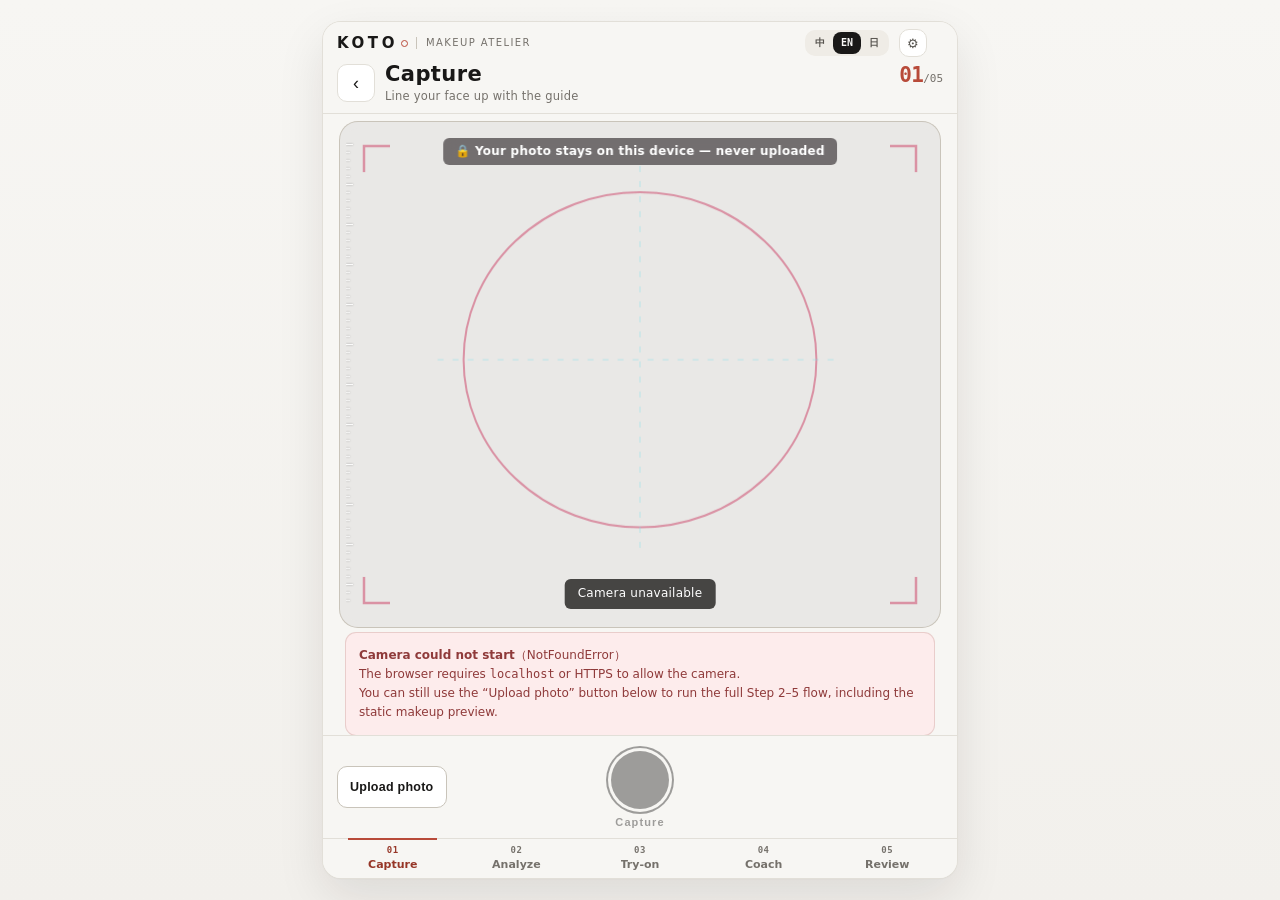
==== commit 2b257bae: "改名 KOTO 並重新排版（名稱與架構方向由 Gemini 提案）：標題列兩排（字標、階段大字、第幾段）；階段導覽搬到最下面並加上名字；手機上鏡子貼齊螢幕；圓形快門；拿掉鏡子上的 AI 主播徽章；五個" ====
--- a/index.html
+++ b/index.html
@@ -2,7 +2,7 @@
 <html lang="zh-Hant">
 <head>
 <meta charset="utf-8">
-<title>LUCID AI Smart Mirror — AI × AR 智慧美妝體驗儀</title>
+<title>KOTO — 妝容工坊 Makeup Atelier</title>
 <meta name="viewport" content="width=device-width,initial-scale=1,viewport-fit=cover">
 <!-- 安裝成 App（PWA）：Android / 電腦版 Chrome 讀 manifest；iPhone 讀下面幾個 apple 標籤 -->
 <meta name="description" content="AI 美妝教學與 AR 試妝：用手機鏡頭看化妝前後，AI 問答教你用什麼化妝品、工具、手法，沒有工具也能畫。可安裝、可離線。">
@@ -11,7 +11,7 @@
 <meta name="theme-color" content="#f7f6f3">
 <meta name="mobile-web-app-capable" content="yes">
 <meta name="apple-mobile-web-app-capable" content="yes">
-<meta name="apple-mobile-web-app-title" content="LUCID 美妝鏡">
+<meta name="apple-mobile-web-app-title" content="KOTO">
 <meta name="apple-mobile-web-app-status-bar-style" content="default">
 <link rel="apple-touch-icon" href="icons/apple-touch-icon.png">
 <link rel="icon" type="image/png" sizes="32x32" href="icons/favicon-32.png">
@@ -21,7 +21,7 @@
 
 <!-- 開機畫面 -->
 <div id="boot">
-  <div class="logo"><b>LUCID</b> AI SMART MIRROR</div>
+  <div class="logo"><b>KOTO</b><i></i> MAKEUP ATELIER</div>
   <div class="bar"><i></i></div>
   <p id="boot-msg" data-i18n="boot.init">初始化…</p>
 </div>
@@ -30,18 +30,17 @@
 
   <!-- ══════════ 鏡面主體 ══════════ -->
   <div id="mirror">
+    <!-- 標題列兩排：上面是字標、語言、設定；下面是返回、這個階段的名字（大字）、第幾段 -->
     <div id="bar">
-      <button id="back" data-i18n-title="btn.back" title="上一步">‹</button>
-      <h1 id="title">STEP 1: FACIAL PHOTO<small id="subtitle">智慧拍照 · 請對準引導框</small></h1>
+      <div id="brand"><b>KOTO</b><i></i><span data-i18n="brand.tag">妝容工坊</span></div>
       <div id="lang"></div>
       <button id="set-btn" type="button" aria-haspopup="true">⚙</button>
+      <button id="back" data-i18n-title="btn.back" title="上一步">‹</button>
+      <h1 id="title">取景<small id="subtitle">請對準引導框</small></h1>
+      <div id="stage-no"><b id="stage-n">01</b><span>/05</span></div>
       <div id="badge">AI &amp; AR<br>Powered</div>
     </div>
     <div id="settings" hidden></div>
-
-    <div id="rail-steps">
-      <i class="pip on"></i><i class="pip"></i><i class="pip"></i><i class="pip"></i><i class="pip"></i>
-    </div>
 
     <div id="view">
 
@@ -62,7 +61,7 @@
       <section class="screen" id="s2" hidden>
         <div class="frame compact">
           <canvas id="shot"></canvas>
-          <div class="host"><i class="av">AI</i><div><b data-i18n="host.name">LUCID 美妝顧問</b><small><span data-i18n="host.s2"></span></small></div></div>
+          <div class="host"><i class="av">AI</i><div><b data-i18n="host.name">VERA 妝容顧問</b><small><span data-i18n="host.s2"></span></small></div></div>
           <div class="fx" id="s2-fx"></div>
           <div class="hold-hint" id="shot-hint" data-i18n="hold.hint" hidden>按住畫面看素顏</div>
         </div>
@@ -102,7 +101,7 @@
           <button class="paint-btn" id="paint-btn" type="button" data-i18n="paint.btn">✍️ 自己畫</button>
           <div class="rec-badge" id="rec-badge" hidden>● REC <span></span></div>
           <!-- 直播間的固定配置：左上主播資訊、右側互動按鈕、飄愛心與橫幅的特效層 -->
-          <div class="host"><i class="av">AI</i><div><b data-i18n="host.name">LUCID 美妝顧問</b><small><span data-i18n="host.s4"></span></small></div></div>
+          <div class="host"><i class="av">AI</i><div><b data-i18n="host.name">VERA 妝容顧問</b><small><span data-i18n="host.s4"></span></small></div></div>
           <div class="rail" id="s4-rail"></div>
           <div class="fx" id="s4-fx"></div>
           <figure class="teach-target" id="teach-target" hidden></figure>
@@ -243,6 +242,11 @@
 
     <div id="dock"><div class="row" id="actions"></div></div>
 
+    <!-- 階段導覽：五個階段的名字排在最下面（原本是標題列下面的一條細線）；只顯示進度，不能點 -->
+    <div id="rail-steps">
+      <i class="pip on"><b>01</b><span data-i18n="nav.1">取景</span></i><i class="pip"><b>02</b><span data-i18n="nav.2">解析</span></i><i class="pip"><b>03</b><span data-i18n="nav.3">試色</span></i><i class="pip"><b>04</b><span data-i18n="nav.4">跟練</span></i><i class="pip"><b>05</b><span data-i18n="nav.5">成果</span></i>
+    </div>
+
     <div id="foot"><span>AI &amp; AR Powered</span><span id="calib-tag"></span><span id="clock">--:--</span></div>
   </div>
 
--- a/main.css
+++ b/main.css
@@ -2752,7 +2752,7 @@
 .spark polyline { stroke:var(--ink); stroke-width:1.75; }
 .spark .end { fill:var(--rose); stroke:var(--cream-1); }
 .spark line { stroke:var(--line); stroke-dasharray:1 7; stroke-width:6; }      /* 基準線畫成刻度 */
-.grow-table th { font:700 10.5px/1.4 inherit; letter-spacing:.06em; text-transform:uppercase; color:var(--ink-2); }
+.grow-table th { font-size:10.5px; font-weight:700; line-height:1.4; letter-spacing:.06em; text-transform:uppercase; color:var(--ink-2); }
 .grow-table .n { font-family:var(--font-num); }
 .grow-start, .grow-actions button { border-radius:var(--radius-sm); }
 #s5-prod > summary { border-radius:var(--radius-sm); }
@@ -2782,3 +2782,113 @@
   #lang button { padding:8px 8px; }
 }
 @media (prefers-reduced-motion:reduce) { .pip.on { animation:none; } .btn, .sw-btn, .advisor .opts button { transition:none; } }
+
+/* ═══════════════════════════════════════════════════════════════════════
+   KOTO 版面 —— 2026-11 改名與重新排版（名稱與版面架構的方向由 Gemini 提出）
+   目標：認識舊版的人看不出是同一個 App。
+     · 標題列兩排：上面是字標 KOTO、語言、設定；下面是返回、這個階段的名字（大字）、第幾段
+     · 階段導覽從標題列下面的一條細線，搬到畫面最下面，五個階段都有名字
+     · 手機上鏡子左右貼齊螢幕（原本是一張有邊距的圓角卡片）
+     · 第一段的主要按鈕是相機的圓形快門
+     · 鏡子左上角的「AI 主播」徽章拿掉，模式切換與復原鈕往上補位
+     · 大螢幕：商品卡從右邊換到左邊
+   ═══════════════════════════════════════════════════════════════════════ */
+:root { --bar-h:88px; }
+
+/* ── 標題列：兩排 ── */
+#bar {
+  height:auto; display:grid; grid-template-columns:auto minmax(0, 1fr) auto auto;
+  grid-template-areas:"brand brand lang set" "back title title no";
+  align-items:center; column-gap:10px; row-gap:5px;
+  padding:calc(7px + env(safe-area-inset-top)) 14px 9px;
+}
+#brand { grid-area:brand; display:flex; align-items:center; gap:8px; min-width:0; }
+#brand b { font:700 15px/1 var(--display); letter-spacing:.24em; color:var(--ink); }
+#brand i { flex:none; width:7px; height:7px; margin-left:-5px; border:1.5px solid var(--rose); border-radius:50%; }
+#brand span {
+  min-width:0; padding-left:9px; border-left:1px solid var(--line-strong);
+  font-size:10px; font-weight:500; line-height:1.2; letter-spacing:.14em; text-transform:uppercase; color:var(--ink-3);
+  white-space:nowrap; overflow:hidden; text-overflow:ellipsis;
+}
+#lang { grid-area:lang; margin:0; }
+#lang button { padding:6px 8px; font-size:10px; }
+#set-btn { grid-area:set; width:28px; height:28px; font-size:13px; }
+#back { grid-area:back; width:38px; height:38px; }
+#bar h1 {
+  grid-area:title; flex:none; min-width:0; font-size:21px; font-weight:700; letter-spacing:.02em; line-height:1.15;
+  white-space:nowrap; overflow:hidden; text-overflow:ellipsis;
+}
+#bar h1 small {
+  display:block; margin-top:3px; font-size:11.5px; font-weight:500; letter-spacing:.02em; line-height:1.3; color:var(--ink-3);
+  white-space:nowrap; overflow:hidden; text-overflow:ellipsis;
+}
+#stage-no { grid-area:no; align-self:start; padding-top:1px; font:500 11px/1 var(--font-num); color:var(--ink-3); white-space:nowrap; }
+#stage-no b { font:700 21px/1.15 var(--font-num); letter-spacing:-.03em; color:var(--rose); }
+#badge { display:none; }
+
+/* ── 階段導覽：畫面最下面，五個階段的名字 ── */
+#rail-steps {
+  flex:none; display:grid; grid-template-columns:repeat(5, minmax(0, 1fr)); gap:0;
+  padding:0 8px max(6px, env(safe-area-inset-bottom)); border-top:1px solid var(--line); background:var(--cream-0);
+}
+.pip {
+  position:relative; flex:initial; height:auto; display:grid; justify-items:center; gap:3px; padding:7px 2px 0;
+  border-radius:0; background:none; box-shadow:none; font-style:normal; color:var(--ink-3);
+  transform:none; animation:none; transition:color .2s;
+}
+.pip::before { content:""; position:absolute; left:14%; right:14%; top:-1px; height:2px; background:transparent; }
+.pip b { font:600 9px/1 var(--font-num); letter-spacing:.06em; }
+.pip span { max-width:100%; font-size:11px; font-weight:600; line-height:1.25; white-space:nowrap; overflow:hidden; text-overflow:ellipsis; }
+.pip.done { background:none; color:var(--ink); }
+.pip.done::before { background:var(--ink); }
+.pip.on { background:none; color:var(--rose-soft); animation:none; }
+.pip.on::before { background:var(--rose); transform-origin:left center; animation:at-sweep .26s var(--ease); }
+#dock { padding:8px 14px 8px; }
+#foot { display:none; }
+
+/* ── 第一段：相機的圓形快門，上傳照片縮在左邊 ── */
+#mirror:has(#s1:not([hidden])) #actions { position:relative; justify-content:center; min-height:86px; }
+#mirror:has(#s1:not([hidden])) #actions .btn.primary {
+  flex:none; display:grid; justify-items:center; gap:7px; min-height:0; padding:5px 10px 0; border:0; border-radius:0;
+  background:none; box-shadow:none; color:var(--ink); font-size:11px; font-weight:600; letter-spacing:.1em;
+}
+#mirror:has(#s1:not([hidden])) #actions .btn.primary::before {
+  content:""; width:58px; height:58px; border-radius:50%; background:var(--ink);
+  box-shadow:0 0 0 3px var(--cream-0), 0 0 0 5px var(--ink); transition:transform .12s var(--ease);
+}
+#mirror:has(#s1:not([hidden])) #actions .btn.primary:hover:not(:disabled) { background:none; box-shadow:none; color:var(--ink); }
+#mirror:has(#s1:not([hidden])) #actions .btn.primary:active:not(:disabled) { transform:none; box-shadow:none; }
+#mirror:has(#s1:not([hidden])) #actions .btn.primary:active:not(:disabled)::before { transform:scale(.9); }
+#mirror:has(#s1:not([hidden])) #actions .btn:not(.primary) {
+  position:absolute; left:0; top:50%; transform:translateY(-50%); flex:none; min-height:42px; padding:9px 12px; font-size:12.5px;
+  max-width:calc(50% - 48px); white-space:nowrap; overflow:hidden; text-overflow:ellipsis;     /* 再長也不會碰到快門 */
+}
+#mirror:has(#s1:not([hidden])) #actions .btn:not(.primary):active:not(:disabled) { transform:translateY(-50%); }
+
+/* ── 鏡子上的東西：拿掉左上角的顧問徽章，模式切換與復原鈕往上補位；右側按鈕改成方的 ── */
+.frame .host { display:none; }
+#s4 .seg.float { top:12px; }
+#s4 .hist { top:52px; }
+.rail .rb i { border-radius:12px; }
+.rail.tight .rb i { border-radius:10px; }
+#boot .logo i { display:inline-block; width:8px; height:8px; margin:0 14px 1px -4px; border:1.5px solid var(--rose); border-radius:50%; vertical-align:middle; }
+
+/* ── 手機：鏡子左右貼齊螢幕 ── */
+@media (max-width:560px) {
+  #bar { padding:calc(6px + env(safe-area-inset-top)) 12px 8px; }
+  #bar h1 { font-size:20px; letter-spacing:.01em; }
+  #bar h1 small { font-size:11px; }
+  #stage-no b { font-size:20px; }
+  #view { padding:0; }
+  .frame { border-radius:0; box-shadow:none; }
+  #s4.teach-mode > .frame { border-radius:0; }
+  #s1 > :not(.frame), #s3 > :not(.frame) { margin-left:14px; margin-right:14px; }
+  #s5-scroll { padding-left:14px; padding-right:10px; padding-top:10px; }
+  #s4 .seg.float { top:8px; }
+  #s4 .hist { top:46px; }
+  #rail-steps { padding:0 6px max(6px, env(safe-area-inset-bottom)); }
+  #dock { padding:8px 12px 8px; }
+}
+/* ── 大螢幕：商品卡在左、鏡子在右 ── */
+@media (min-width:1041px) { #stage { flex-direction:row-reverse; } }
+@media (prefers-reduced-motion:reduce) { .pip.on::before { animation:none; } }
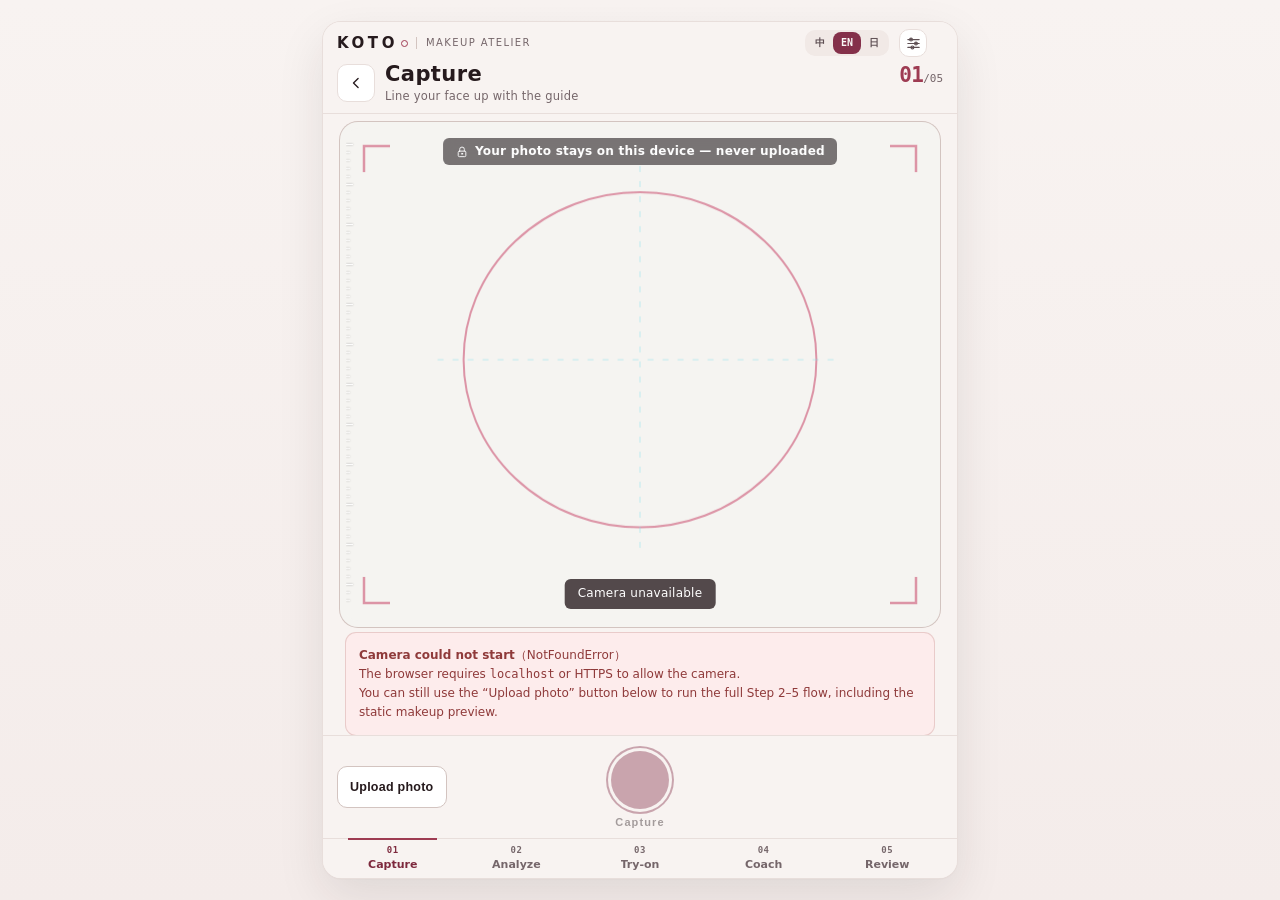
==== commit 2c77eebf: "功能圖示改成 Gemini 設計的線條圖示（右側按鈕、分頁、字幕控制、返回、設定、復原重做等，取代表情符號）；配色再往女性調：玫瑰象牙底、玫瑰酒紅主要按鈕 Co-Authored-By: Claude" ====
--- a/index.html
+++ b/index.html
@@ -8,7 +8,7 @@
 <meta name="description" content="AI 美妝教學與 AR 試妝：用手機鏡頭看化妝前後，AI 問答教你用什麼化妝品、工具、手法，沒有工具也能畫。可安裝、可離線。">
 <meta name="keywords" content="AI 美妝教學, 化妝教學, AR 試妝, 虛擬試妝, 新手化妝, 沒有工具化妝, AI makeup tutorial, virtual makeup try-on, AIメイク, メイクレッスン">
 <link rel="manifest" href="manifest.webmanifest">
-<meta name="theme-color" content="#f7f6f3">
+<meta name="theme-color" content="#f8f3f1">
 <meta name="mobile-web-app-capable" content="yes">
 <meta name="apple-mobile-web-app-capable" content="yes">
 <meta name="apple-mobile-web-app-title" content="KOTO">
@@ -34,8 +34,8 @@
     <div id="bar">
       <div id="brand"><b>KOTO</b><i></i><span data-i18n="brand.tag">妝容工坊</span></div>
       <div id="lang"></div>
-      <button id="set-btn" type="button" aria-haspopup="true">⚙</button>
-      <button id="back" data-i18n-title="btn.back" title="上一步">‹</button>
+      <button id="set-btn" type="button" aria-haspopup="true"><svg class="ic" viewBox="0 0 24 24" fill="none" stroke="currentColor" stroke-width="1.6" stroke-linecap="round" stroke-linejoin="round" aria-hidden="true"><line x1="4" y1="6.5" x2="20" y2="6.5"/><line x1="4" y1="12" x2="20" y2="12"/><line x1="4" y1="17.5" x2="20" y2="17.5"/><circle cx="8.5" cy="6.5" r="2"/><circle cx="15.5" cy="12" r="2"/><circle cx="10.5" cy="17.5" r="2"/></svg></button>
+      <button id="back" data-i18n-title="btn.back" title="上一步"><svg class="ic" viewBox="0 0 24 24" fill="none" stroke="currentColor" stroke-width="1.6" stroke-linecap="round" stroke-linejoin="round" aria-hidden="true"><polyline points="14.5 6.5 9 12 14.5 17.5"/></svg></button>
       <h1 id="title">取景<small id="subtitle">請對準引導框</small></h1>
       <div id="stage-no"><b id="stage-n">01</b><span>/05</span></div>
       <div id="badge">AI &amp; AR<br>Powered</div>
@@ -51,7 +51,7 @@
           <canvas id="guide"></canvas>
           <div id="count" hidden></div>
           <div id="hint" data-i18n="hint.starting">正在啟動鏡頭…</div>
-          <div class="privacy-chip" data-i18n="privacy.chip">🔒 照片只在這台裝置處理，不會上傳</div>
+          <div class="privacy-chip"><svg class="ic" viewBox="0 0 24 24" fill="none" stroke="currentColor" stroke-width="1.6" stroke-linecap="round" stroke-linejoin="round" aria-hidden="true"><rect x="5.5" y="10.5" width="13" height="9.5" rx="2"/><path d="M8 10.5v-3a4 4 0 0 1 8 0v3"/><circle cx="12" cy="15" r="1"/></svg><span data-i18n="privacy.chip">照片只在這台裝置處理，不會上傳</span></div>
           <div class="light-meter" id="light" hidden></div>
         </div>
         <div class="err" id="cam-err" hidden></div>
@@ -117,11 +117,11 @@
             <button class="sheet-grip" id="sheet-grip" type="button" data-i18n-title="sheet.toggle" title="收合"></button>
             <div class="sheet-row">
               <div class="sheet-tabs">
-                <button type="button" data-tab="ai"><span data-i18n="sheet.ai">AI 顧問</span><i class="dot"></i></button>
-                <button type="button" data-tab="tune"><span data-i18n="sheet.tune">妝容調整</span></button>
+                <button type="button" data-tab="ai"><svg class="ic" viewBox="0 0 24 24" fill="none" stroke="currentColor" stroke-width="1.6" stroke-linecap="round" stroke-linejoin="round" aria-hidden="true"><path d="M4 5.5A2.5 2.5 0 0 1 6.5 3h11A2.5 2.5 0 0 1 20 5.5v7a2.5 2.5 0 0 1-2.5 2.5H10l-4 4v-4H6.5A2.5 2.5 0 0 1 4 12.5v-7z"/><line x1="18" y1="3" x2="18" y2="5"/></svg><span data-i18n="sheet.ai">AI 顧問</span><i class="dot"></i></button>
+                <button type="button" data-tab="tune"><svg class="ic" viewBox="0 0 24 24" fill="none" stroke="currentColor" stroke-width="1.6" stroke-linecap="round" stroke-linejoin="round" aria-hidden="true"><path d="M12 3.5a8.5 8.5 0 1 0 0 17c1.5 0 2.5-1 2.5-2.2 0-0.6-0.2-1.1-0.6-1.5-0.4-0.4-0.4-1 0-1.4 0.3-0.3 0.8-0.4 1.3-0.4h1.3a3.5 3.5 0 0 0 3.5-3.5c0-4.7-4.7-7-8-7z"/><circle cx="8" cy="11" r="1"/><circle cx="10.5" cy="7.5" r="1"/><circle cx="15" cy="8" r="1"/></svg><span data-i18n="sheet.tune">妝容調整</span></button>
               </div>
               <div class="sheet-shade" id="sheet-shade"></div>
-              <button class="sheet-toggle" id="sheet-toggle" type="button" data-i18n-title="sheet.toggle" title="收合">⌄</button>
+              <button class="sheet-toggle" id="sheet-toggle" type="button" data-i18n-title="sheet.toggle" title="收合"><svg class="ic" viewBox="0 0 24 24" fill="none" stroke="currentColor" stroke-width="1.6" stroke-linecap="round" stroke-linejoin="round" aria-hidden="true"><polyline points="6.5 9.5 12 15 17.5 9.5"/></svg></button>
             </div>
             <div class="sheet-peek" id="sheet-peek"></div>
           </div>
--- a/main.css
+++ b/main.css
@@ -3,43 +3,46 @@
    深色模式與 RWD 只改變數值，不重寫任何 layout 規則。 */
 
 :root {
-  /* Tactile Atelier（2026-11，設計方向由 Gemini 提出）：
-     雪花石白打底、墨色文字與主要按鈕、赤陶色只用在「選中／進行中」。
+  /* Tactile Atelier 的骨架＋Kagami Silk 的顏色（2026-11，都由 Gemini 提出）：
+     雪花石白打底、暖梅色的文字、深酒紅的主要按鈕、莓果玫瑰只用在「選中／進行中」。
+     第一版是墨黑＋赤陶，看起來太中性；這一版往女性用戶調，但不回到原本的奶油＋粉紅。
+     再一輪（使用者：整體設計配色以女性為主）：底色從灰白調成玫瑰象牙（彩度很低），主要按鈕是玫瑰酒紅。
      粉紅光暈與玻璃感拿掉，改成細線邊框與很淡的陰影；數字用等寬字。
      不變的一點：**影像框內與四周一律是中性色**（--neutral）。顏色包圍會讓人
      把口紅顏色看偏（同時對比效應）—— 整台機器的價值來自「顏色可信」。
      變數名稱沿用舊的（--rose = 重點色、--cream-* = 底色四階），所以全站一起換。 */
-  --cream-0:#f7f6f3; --cream-1:#ffffff; --cream-2:#efece6; --cream-3:#e5e2dc;
-  --rose:#b84a39; --rose-soft:#963627; --rose-dim:rgba(184,74,57,.36);
+  --cream-0:#f8f3f1; --cream-1:#ffffff; --cream-2:#f1e9e6; --cream-3:#e8ddd9;
+  --rose:#9e3b52; --rose-soft:#7d293d; --rose-dim:rgba(158,59,82,.36);
   --gold:#7d5a1e;
-  --ink:#191817; --ink-2:#57544f; --ink-3:#75716b;
-  --ok:#246b4b; --warn:#9e5e14;
+  --ink:#261a1d; --ink-2:#5e4f53; --ink-3:#75666a;
+  --ok:#2a6b52; --warn:#9c5a16;
   --radius:12px; --radius-sm:10px;
   --rail-w:300px; --bar-h:58px;
-  --glass:rgba(250,249,247,.94);
-  --line:#e2dfd8;
+  --glass:rgba(252,248,247,.94);
+  --line:#e8dedb;
   --glow:0 0 0 1px var(--line), 0 1px 2px rgba(25,24,23,.05);
-  --neutral:#e9e8e6;      /* 影像框的中性底，判色不受重點色干擾 */
-  --onImage:rgba(25,24,23,.78);   /* 疊在照片上的膠囊底色 */
+  --neutral:#f5f4f1;      /* 影像框的中性底，判色不受重點色干擾 */
+  --onImage:rgba(38,26,29,.78);   /* 疊在照片上的膠囊底色 */
   /* *-rgb 是給 rgba(var(--x-rgb), .3) 用的「不含透明度」的三個數字。 */
-  --rose-rgb:184,74,57;
-  --tint:#f9ece9; --tint-2:#f5e0db; --tint-3:#f0d3cd;   /* 選中狀態的淡底色 */
-  --line-rgb:176,170,158;
-  --glow-rgb:110,106,98; --drop-rgb:70,66,60;           /* 外框、大投影（中性灰，不帶顏色） */
-  --shadow-rgb:60,57,52;                                /* 小元件投影 */
-  --edge-rgb:60,57,52;                                  /* 色票外框細線 */
-  --ink-rgb:25,24,23;                                   /* 深色內陰影 */
-  --bg-1:#f7f6f3; --bg-2:#f2f0ec; --bg-3:#f7f6f3; --bg-4:#f2f0ec;   /* 頁面背景：幾乎是平的 */
+  --rose-rgb:158,59,82;
+  --tint:#fbf1f3; --tint-2:#f7e7eb; --tint-3:#f3dce2;   /* 選中狀態的淡底色 */
+  --line-rgb:186,168,164;
+  --glow-rgb:120,104,108; --drop-rgb:78,62,66;           /* 外框、大投影（中性灰，不帶顏色） */
+  --shadow-rgb:70,54,58;                                /* 小元件投影 */
+  --edge-rgb:70,54,58;                                  /* 色票外框細線 */
+  --ink-rgb:38,26,29;                                   /* 深色內陰影 */
+  --bg-1:#f8f3f1; --bg-2:#f4ecea; --bg-3:#f8f3f1; --bg-4:#f4ecea;   /* 頁面背景：幾乎是平的 */
   --radius-lg:18px;
-  --primary-1:#2b2927; --primary-2:#191817; --primary-rgb:25,24,23;   /* 主要按鈕：墨色 */
-  --card-1:#ffffff; --card-2:#faf9f7; --boot-1:#f7f6f3; --boot-2:#efece6;
-  --orb-1:#fdf5f2; --orb-2:#e3b3a9; --orb-3:#b84a39;                  /* 完成頁的裝飾圓球 */
-  --on-image-hi:#ffd9cf; --bar-lo:#e3b3a9; --star-off-rgb:150,145,136;
+  --primary-1:#6f2740; --primary-2:#84304a; --primary-rgb:132,48,74;   /* 主要按鈕：墨色 */
+  --card-1:#ffffff; --card-2:#fcf8f7; --boot-1:#f8f3f1; --boot-2:#f1e9e6;
+  --orb-1:#fdf5f7; --orb-2:#e4b8c4; --orb-3:#9e3b52;                  /* 完成頁的裝飾圓球 */
+  --on-image-hi:#ffd6e0; --bar-lo:#e4b8c4; --star-off-rgb:150,145,136;
   /* 這一版新增的 */
-  --line-strong:#c9c4ba;                                              /* 次要按鈕、刻度的線 */
+  --line-strong:#d3c4c0;                                              /* 次要按鈕、刻度的線 */
   --shadow-float:0 8px 24px rgba(25,24,23,.12), 0 1px 2px rgba(25,24,23,.08);
   --shadow-press:inset 0 2px 4px rgba(25,24,23,.16);
   --font-num:ui-monospace,"SF Mono",Menlo,Consolas,monospace;
+  --primary-lo:#56192e;                                                /* 主要按鈕下緣的實影 */
   --tick:repeating-linear-gradient(90deg, var(--line-strong) 0 1px, transparent 1px 8px);   /* 刻度尺 */
   color-scheme: light;
 }
@@ -673,37 +676,25 @@
    --neutral（影像框的中性灰）、商品色票、AR 上妝顏色。
    粉色或綠色包圍會讓人把口紅顏色看偏（同時對比效應），
    整台機器的價值來自「顏色可信」，配色不能拿這個去換。 */
-:root[data-theme="gold"] {      /* 琥珀 */
-  --rose:#8a6418; --rose-soft:#6b4c10; --rose-dim:rgba(138,100,24,.36); --rose-rgb:138,100,24;
-  --tint:#f7f0e1; --tint-2:#f0e4c9; --tint-3:#e8d7b0; --orb-1:#fbf6ea; --orb-2:#dcc48e; --orb-3:#8a6418;
-  --on-image-hi:#ffe9b8; --bar-lo:#dcc48e;
-}
-:root[data-theme="lilac"] {     /* 酒紅（Kagami Optic）：底色偏冷的珍珠白 */
-  --rose:#8a2b4c; --rose-soft:#6c1f3a; --rose-dim:rgba(138,43,76,.36); --rose-rgb:138,43,76;
-  --tint:#f7eaef; --tint-2:#efd6de; --tint-3:#e4bcc9; --orb-1:#fbf2f5; --orb-2:#d9a3b5; --orb-3:#8a2b4c;
-  --on-image-hi:#ffd3e0; --bar-lo:#d9a3b5;
-  --cream-0:#f4f5f6; --cream-2:#eceef0; --cream-3:#dfe1e5; --line:#dfe1e5; --line-strong:#c3c7cd; --line-rgb:160,165,174;
-  --ink:#1a1619; --ink-2:#575256; --ink-3:#736d72; --primary-1:#2d272b; --primary-2:#1a1619; --primary-rgb:26,22,25;
-  --bg-1:#f4f5f6; --bg-2:#eef0f2; --bg-3:#f4f5f6; --bg-4:#eef0f2; --boot-1:#f4f5f6; --boot-2:#eceef0; --card-2:#f8f9fa;
-  --glass:rgba(248,249,250,.94);
-}
-:root[data-theme="sage"] {      /* 翡翠（Hinoki Clinic）：粉筆白配植物綠 */
-  --rose:#2e6f56; --rose-soft:#205340; --rose-dim:rgba(46,111,86,.36); --rose-rgb:46,111,86;
-  --tint:#e9f3ee; --tint-2:#d5e7de; --tint-3:#bcd8ca; --orb-1:#f1f8f4; --orb-2:#9dc7b3; --orb-3:#2e6f56;
-  --on-image-hi:#c9f0dc; --bar-lo:#9dc7b3;
-  --cream-0:#f6f6f4; --cream-2:#edeeea; --cream-3:#e1e4e0; --line:#e1e4e0; --line-strong:#c4c9c3; --line-rgb:160,168,160;
-  --ink:#171c19; --ink-2:#505954; --ink-3:#69726d; --primary-1:#27302b; --primary-2:#171c19; --primary-rgb:23,28,25;
-  --bg-1:#f6f6f4; --bg-2:#f0f1ee; --bg-3:#f6f6f4; --bg-4:#f0f1ee; --boot-1:#f6f6f4; --boot-2:#edeeea; --card-2:#f9faf8;
-  --glass:rgba(249,250,248,.94);
-}
-:root[data-theme="mist"] {      /* 靛藍 */
-  --rose:#3f5e8c; --rose-soft:#2d4670; --rose-dim:rgba(63,94,140,.36); --rose-rgb:63,94,140;
-  --tint:#eaf0f7; --tint-2:#d7e2f0; --tint-3:#bfd0e5; --orb-1:#f2f6fb; --orb-2:#a3bad8; --orb-3:#3f5e8c;
-  --on-image-hi:#d3e4ff; --bar-lo:#a3bad8;
-  --cream-0:#f5f6f7; --cream-2:#eceef1; --cream-3:#dfe3e8; --line:#dfe3e8; --line-strong:#c2c8d0; --line-rgb:158,166,178;
-  --ink:#16191e; --ink-2:#4f5762; --ink-3:#69717c; --primary-1:#262b33; --primary-2:#16191e; --primary-rgb:22,25,30;
-  --bg-1:#f5f6f7; --bg-2:#eff1f3; --bg-3:#f5f6f7; --bg-4:#eff1f3; --boot-1:#f5f6f7; --boot-2:#eceef1; --card-2:#f8f9fb;
-  --glass:rgba(248,249,251,.94);
+:root[data-theme="gold"] {      /* 暖銅 Warm Copper */
+  --rose:#9e472a; --rose-soft:#7a321a; --rose-dim:rgba(158,71,42,.36); --rose-rgb:158,71,42;
+  --tint:#fcf2ee; --tint-2:#f8e8e1; --tint-3:#f5ddd4; --orb-1:#fdf6f3; --orb-2:#e6beb0; --orb-3:#9e472a; --on-image-hi:#ffdccf; --bar-lo:#e6beb0;
+  --primary-1:#652814; --primary-2:#7a321a; --primary-rgb:122,50,26; --primary-lo:#4c1d0e;
+}
+:root[data-theme="lilac"] {     /* 桑葚 Mulberry Wine */
+  --rose:#7e3558; --rose-soft:#5e223f; --rose-dim:rgba(126,53,88,.36); --rose-rgb:126,53,88;
+  --tint:#faf0f5; --tint-2:#f4e8ee; --tint-3:#efe0e8; --orb-1:#fcf5f8; --orb-2:#dec2d1; --orb-3:#7e3558; --on-image-hi:#ffd6ea; --bar-lo:#dec2d1;
+  --primary-1:#4d1b34; --primary-2:#5e223f; --primary-rgb:94,34,63; --primary-lo:#3a1327;
+}
+:root[data-theme="sage"] {      /* 山茶 Camellia Coral */
+  --rose:#a8383b; --rose-soft:#822427; --rose-dim:rgba(168,56,59,.36); --rose-rgb:168,56,59;
+  --tint:#fdf1f1; --tint-2:#fae6e6; --tint-3:#f7dcdc; --orb-1:#fef6f6; --orb-2:#e8b7b8; --orb-3:#a8383b; --on-image-hi:#ffd7d6; --bar-lo:#e8b7b8;
+  --primary-1:#6c1d20; --primary-2:#822427; --primary-rgb:130,36,39; --primary-lo:#531517;
+}
+:root[data-theme="mist"] {      /* 無花果 Spiced Fig */
+  --rose:#8f3d4e; --rose-soft:#6e2938; --rose-dim:rgba(143,61,78,.36); --rose-rgb:143,61,78;
+  --tint:#fbf1f3; --tint-2:#f6e6ea; --tint-3:#f2dce1; --orb-1:#fdf5f7; --orb-2:#e2b9c2; --orb-3:#8f3d4e; --on-image-hi:#ffd8e0; --bar-lo:#e2b9c2;
+  --primary-1:#5b212e; --primary-2:#6e2938; --primary-rgb:110,41,56; --primary-lo:#451822;
 }
 /* 俐落：圓角收小。只動三個圓角變數，版面尺寸完全不變 */
 :root[data-shape="crisp"] { --radius:4px; --radius-sm:3px; --radius-lg:6px; }
@@ -2304,7 +2295,7 @@
 .teach .mistake .o b { background:var(--ok); }
 /* ── 圖解：每一步一格（參考小紅書圖解版）── */
 .teach .formula { margin:0; font-size:12.5px; color:var(--ink-2, #5a4650); }
-.teach .formula b { margin-right:6px; padding:1px 7px; border-radius:8px; font-size:11px; color:#fff; background:var(--ink); }
+.teach .formula b { margin-right:6px; padding:1px 7px; border-radius:8px; font-size:11px; color:#fff; background:var(--primary-2); }
 .teach .steps.grid { grid-template-columns:repeat(2, minmax(0, 1fr)); gap:8px; }
 .teach .steps.grid li { display:block; padding:0 0 6px; }
 .teach .steps.grid figure { position:relative; margin:0; }
@@ -2339,7 +2330,7 @@
 .teach .emethods { display:flex; flex-wrap:wrap; align-items:center; gap:5px; }
 .teach .emethods .lb { font-size:12px; font-weight:700; color:var(--ink-3); margin-right:2px; }
 .teach .emethods button { padding:4px 10px; border:1px solid var(--line); border-radius:12px; background:#fff; font-size:12.5px; font-weight:700; color:var(--ink-2, #5a4650); cursor:pointer; }
-.teach .emethods button.on { color:#fff; border-color:transparent; background:var(--ink); }
+.teach .emethods button.on { color:#fff; border-color:transparent; background:var(--primary-2); }
 .teach-cap .btns button.on { color:var(--ink); }
 /* ── 精簡的圖解：三欄一樣大，只有圖與大字；這一步的說明在鏡子的字幕上 ── */
 .teach .steps.grid { grid-template-columns:repeat(3, minmax(0, 1fr)); gap:6px; }
@@ -2409,9 +2400,9 @@
 .pb-dot.on { border-color:var(--primary-2); box-shadow:0 0 0 2px rgba(201,79,124,.25); }
 .pb-dot.on i { background:var(--primary-2); }
 .pb-tog { flex:none; padding:5px 9px; border:1px solid var(--line); border-radius:12px; background:#fff; font-size:12px; font-weight:700; color:var(--ink-2, #5a4650); cursor:pointer; touch-action:none; user-select:none; -webkit-user-select:none; }
-.pb-tog.on { color:#fff; border-color:transparent; background:var(--ink); }
+.pb-tog.on { color:#fff; border-color:transparent; background:var(--primary-2); }
 .pb-hint { font-size:11.5px; line-height:1.4; color:var(--ink-2, #5a4650); }
-.pb-hint b { margin-right:6px; padding:1px 7px; border-radius:8px; font-size:11px; color:#fff; background:var(--ink); }
+.pb-hint b { margin-right:6px; padding:1px 7px; border-radius:8px; font-size:11px; color:#fff; background:var(--primary-2); }
 .pb-scroll { flex:1; min-width:0; overflow-x:auto; scrollbar-width:none; }
 .pb-scroll::-webkit-scrollbar { display:none; }
 .pb-scroll > *, .pb-done { flex:none; white-space:nowrap; }
@@ -2474,7 +2465,7 @@
 @media (prefers-reduced-motion: reduce) { .gest .mv, .gest .rip { animation:none; } }
 .gest-card { display:grid; grid-template-columns:92px minmax(0, 1fr); gap:10px; align-items:center; padding:6px 10px; border-radius:14px; background:#fff; box-shadow:0 0 0 1px var(--line); font-size:12.5px; line-height:1.4; }
 .gest-card:empty { display:none; }
-.gest-card b { display:inline-block; margin-bottom:2px; padding:1px 8px; border-radius:8px; font-size:11px; color:#fff; background:var(--ink); }
+.gest-card b { display:inline-block; margin-bottom:2px; padding:1px 8px; border-radius:8px; font-size:11px; color:#fff; background:var(--primary-2); }
 .gest-card p { margin:0; }
 .gest-card .press { display:inline-flex; align-items:center; gap:3px; margin-top:3px; font-size:11.5px; color:var(--ink-3); }
 .gest-card .press i { width:8px; height:8px; border-radius:50%; background:var(--line); }
@@ -2485,7 +2476,7 @@
 /* ── 手邊的工具：簡單工具在前、刷具在後；一鍵設定 ── */
 .tool-presets { display:flex; gap:6px; }
 .tool-presets button { flex:1; padding:7px 6px; border:1px solid var(--line); border-radius:12px; background:#fff; font-size:13px; font-weight:700; color:var(--ink-2, #5a4650); cursor:pointer; }
-.tool-presets button.on { color:#fff; border-color:transparent; background:var(--ink); }
+.tool-presets button.on { color:#fff; border-color:transparent; background:var(--primary-2); }
 .teach .tool-group { margin:2px 0 -2px; font-size:12px; font-weight:800; color:var(--ink-3); }
 .tool.fixed { cursor:default; opacity:1; background:var(--tint-2, #fff5f7); }
 .tool.fixed i { color:var(--ink-3); }
@@ -2533,7 +2524,7 @@
 #lang { padding:2px; gap:0; border-radius:var(--radius-sm); background:var(--cream-2); margin-right:8px; }
 #lang button { border:0; border-radius:calc(var(--radius-sm) - 2px); padding:8px 10px; color:var(--ink-2); background:transparent; font:600 11px/1 var(--font-num); letter-spacing:0; }
 #lang button:hover { color:var(--ink); }
-#lang button.on { background:var(--ink); color:#faf9f7; box-shadow:none; }
+#lang button.on { background:var(--primary-2); color:#faf9f7; box-shadow:none; }
 #set-btn { width:36px; height:36px; margin-right:0; border:1px solid var(--line); border-radius:var(--radius-sm); background:var(--cream-1); color:var(--ink-2); box-shadow:none; }
 #set-btn:hover, #set-btn.on { color:var(--ink); border-color:var(--ink); }
 #badge {
@@ -2542,7 +2533,7 @@
 }
 #rail-steps { gap:6px; padding:8px 16px 0; }
 .pip { height:3px; border-radius:2px; background:var(--cream-3); box-shadow:none; }
-.pip.done { background:var(--ink); }
+.pip.done { background:var(--primary-2); }
 .pip.on { background:var(--rose); box-shadow:none; transform-origin:left center; animation:at-sweep .26s var(--ease); }
 @keyframes at-sweep { from { transform:scaleX(0); } to { transform:scaleX(1); } }
 #dock { background:var(--cream-0); border-top:1px solid var(--line); padding:10px 16px 10px; }
@@ -2568,10 +2559,10 @@
 .btn:active:not(:disabled) { transform:translateY(1px); box-shadow:var(--shadow-press); }
 .btn.primary {
   background:var(--primary-2); border-color:var(--primary-2); color:#faf9f7;
-  box-shadow:0 2px 0 #000, 0 6px 16px rgba(var(--primary-rgb),.14);
-}
-.btn.primary:hover:not(:disabled) { background:var(--primary-1); border-color:var(--primary-1); color:#faf9f7; box-shadow:0 2px 0 #000, 0 8px 20px rgba(var(--primary-rgb),.18); }
-.btn.primary:active:not(:disabled) { transform:translateY(2px); box-shadow:0 0 0 #000; }
+  box-shadow:0 2px 0 var(--primary-lo), 0 6px 16px rgba(var(--primary-rgb),.14);
+}
+.btn.primary:hover:not(:disabled) { background:var(--primary-1); border-color:var(--primary-1); color:#faf9f7; box-shadow:0 2px 0 var(--primary-lo), 0 8px 20px rgba(var(--primary-rgb),.18); }
+.btn.primary:active:not(:disabled) { transform:translateY(2px); box-shadow:0 0 0 var(--primary-lo); }
 .btn.ghost { background:var(--cream-1); border-color:var(--line-strong); color:var(--ink); box-shadow:none; }
 .btn.ghost:hover { color:var(--ink); border-color:var(--ink); }
 .btn.ghost.on { color:var(--rose-soft); border-color:var(--rose); background:var(--tint); }
@@ -2593,7 +2584,7 @@
 .advisor .msg.ai .bubble { background:var(--cream-1); border-radius:2px 12px 12px 12px; box-shadow:0 0 0 1px var(--line); }
 .advisor .msg.ai.cont .bubble { border-radius:12px; }
 .advisor .msg.ai.ask .bubble { background:var(--tint); box-shadow:0 0 0 1px var(--rose-dim); }
-.advisor .msg.ai .avatar { background:var(--ink); box-shadow:none; border-radius:30%; color:#faf9f7; }
+.advisor .msg.ai .avatar { background:var(--primary-2); box-shadow:none; border-radius:30%; color:#faf9f7; }
 .advisor .msg.you { background:var(--cream-2); color:var(--ink); box-shadow:none; border-radius:12px 2px 12px 12px; }
 .advisor .opts button {
   border:1px solid var(--line); border-radius:var(--radius-sm); padding:9px 13px; font-weight:500; font-size:12.5px;
@@ -2609,7 +2600,7 @@
 .look.on { background:var(--tint); box-shadow:0 0 0 1.5px var(--rose); }
 .look b { letter-spacing:.01em; }
 .look .score { font-family:var(--font-num); color:var(--rose-soft); }
-.look .best { background:var(--ink); color:#faf9f7; border-radius:4px; letter-spacing:.04em; box-shadow:none; }
+.look .best { background:var(--primary-2); color:#faf9f7; border-radius:4px; letter-spacing:.04em; box-shadow:none; }
 
 /* ── 色票、分頁、滑桿（刻度尺）── */
 .chip-color { border-radius:var(--radius-sm); }
@@ -2644,12 +2635,12 @@
 #settings .shape { border-color:var(--line-strong); color:var(--ink); }
 #settings .shape.soft { border-radius:12px; }
 #settings .shape.crisp { border-radius:3px; }
-#settings .shape.on { border-color:var(--ink); background:var(--ink); color:#faf9f7; }
+#settings .shape.on { border-color:var(--primary-2); background:var(--primary-2); color:#faf9f7; }
 #panel { background:var(--cream-1); border-radius:var(--radius-lg); box-shadow:0 0 0 1px var(--line), var(--soft-lg); -webkit-backdrop-filter:none; backdrop-filter:none; }
 .spec b.price { font-family:var(--font-num); color:var(--ink); }
 
 /* ── 完成／錯誤的顏色（原本寫死的薄荷綠與玫瑰紅）── */
-:root { --ok-tint:#dcebe3; --bad:#a8322a; }
+:root { --ok-tint:#ecf6f1; --bad:#a62d38; }
 
 /* ── AR 抽屜（妝容調整）：一張不透明的紙，細線＋浮起來的陰影 ── */
 .sheet { background:var(--card-2); -webkit-backdrop-filter:none; backdrop-filter:none; box-shadow:0 0 0 1px var(--line), var(--shadow-float); }
@@ -2675,9 +2666,9 @@
 .teach .ask-toggle { border-radius:var(--radius-sm); }
 .tseg { border-radius:var(--radius-sm); background:var(--cream-2); }
 .tseg button { border-radius:calc(var(--radius-sm) - 2px); }
-.tseg button.on, .tseg.view button.on { color:#faf9f7; background:var(--ink); box-shadow:none; }
+.tseg button.on, .tseg.view button.on { color:#faf9f7; background:var(--primary-2); box-shadow:none; }
 .tool-presets button { border-radius:var(--radius-sm); border-color:var(--line-strong); color:var(--ink); background:var(--cream-1); }
-.tool-presets button.on { background:var(--ink); color:#faf9f7; border-color:var(--ink); }
+.tool-presets button.on { background:var(--primary-2); color:#faf9f7; border-color:var(--primary-2); }
 .tool { border:1px solid var(--line); border-radius:var(--radius); background:var(--cream-1); }
 .tool.on { border-color:var(--ink); background:var(--cream-1); box-shadow:0 0 0 1px var(--ink); }
 .tool.fixed { background:var(--cream-2); border-color:var(--line); box-shadow:none; }
@@ -2687,19 +2678,19 @@
 .item-card, .gest-card, .advice, .how, .spark, .teach .mistake, .teach .fb { border-radius:var(--radius); background:var(--cream-1); box-shadow:0 0 0 1px var(--line); }
 .save-card { border-radius:var(--radius-sm); border:1px solid var(--line-strong); background:var(--cream-1); color:var(--ink); font-weight:600; }
 .gest-card b, .teach .formula b, .pb-hint b { border-radius:4px; letter-spacing:.04em; }
-.gest-card .press i.on { background:var(--ink); }
+.gest-card .press i.on { background:var(--primary-2); }
 .teach .chip, .how .chip { border-radius:6px; background:var(--cream-2); }
 .teach .emethods button { border-radius:var(--radius-sm); border-color:var(--line-strong); color:var(--ink); padding:6px 11px; }
-.teach .emethods button.on { background:var(--ink); border-color:var(--ink); color:#faf9f7; }
+.teach .emethods button.on { background:var(--primary-2); border-color:var(--primary-2); color:#faf9f7; }
 .teach .step-ctl button { min-height:44px; border-radius:var(--radius-sm); border-color:var(--line-strong); color:var(--ink); background:var(--cream-1); font-weight:600; }
-.teach .step-ctl button.primary { background:var(--ink); border-color:var(--ink); color:#faf9f7; box-shadow:0 2px 0 #000; }
+.teach .step-ctl button.primary { background:var(--primary-2); border-color:var(--primary-2); color:#faf9f7; box-shadow:0 2px 0 var(--primary-lo); }
 .teach .step-ctl button:disabled { opacity:.45; }
 .teach .check { border-radius:var(--radius-sm); }
 .teach .steps li { border-radius:var(--radius-sm); }
 .teach .steps li.on { color:var(--ink); box-shadow:0 0 0 1.5px var(--rose); }
 .teach .steps.grid li { border-radius:var(--radius); background:var(--cream-1); box-shadow:0 0 0 1px var(--line); }
 .teach .steps.grid li.on { box-shadow:0 0 0 2px var(--rose); }
-.teach .steps.grid .num { border-radius:4px; width:24px; height:20px; font-size:11px; font-weight:700; background:var(--ink); }
+.teach .steps.grid .num { border-radius:4px; width:24px; height:20px; font-size:11px; font-weight:700; background:var(--primary-2); }
 .teach .steps.grid li.on .num { background:var(--rose); }
 .teach .steps.grid li.done .num { background:var(--ok); }
 .teach .steps.grid img { border-radius:calc(var(--radius) - 3px); }
@@ -2723,9 +2714,9 @@
 
 /* 自己畫的工具列 */
 .pb-kit, .pb-tog { border-radius:var(--radius-sm); border-color:var(--line-strong); color:var(--ink); }
-.pb-kit.on { border-color:var(--ink); background:var(--ink); color:#faf9f7; }
+.pb-kit.on { border-color:var(--primary-2); background:var(--primary-2); color:#faf9f7; }
 .pb-kit.on svg { color:#faf9f7; }
-.pb-tog.on { background:var(--ink); }
+.pb-tog.on { background:var(--primary-2); }
 .pb-rec { border-radius:var(--radius-sm); }
 
 /* ── 最後一頁 ── */
@@ -2748,7 +2739,7 @@
 .flow canvas, .how canvas, .real-ba img, .teach .cmp img, .facemap img { border-radius:calc(var(--radius) - 3px); }
 .flow figcaption, .how figcaption b { font-weight:600; }
 .how-modes button { border-radius:var(--radius-sm); border-color:var(--line-strong); color:var(--ink); }
-.how-modes button.on { background:var(--ink); border-color:var(--ink); color:#faf9f7; }
+.how-modes button.on { background:var(--primary-2); border-color:var(--primary-2); color:#faf9f7; }
 .spark polyline { stroke:var(--ink); stroke-width:1.75; }
 .spark .end { fill:var(--rose); stroke:var(--cream-1); }
 .spark line { stroke:var(--line); stroke-dasharray:1 7; stroke-width:6; }      /* 基準線畫成刻度 */
@@ -2765,7 +2756,7 @@
 
 /* ── 安裝邀請、問 AI ── */
 .pwa-invite { border-radius:var(--radius); background:var(--cream-1); box-shadow:0 0 0 1px var(--line), var(--shadow-float); }
-.pwa-invite .go { border-radius:var(--radius-sm); background:var(--ink); color:#faf9f7; }
+.pwa-invite .go { border-radius:var(--radius-sm); background:var(--primary-2); color:#faf9f7; }
 .pwa-guide .card { border-radius:var(--radius-lg); }
 .pwa-guide button { border-radius:var(--radius-sm); }
 .qa-input { border-radius:var(--radius-sm); }
@@ -2840,7 +2831,7 @@
 .pip b { font:600 9px/1 var(--font-num); letter-spacing:.06em; }
 .pip span { max-width:100%; font-size:11px; font-weight:600; line-height:1.25; white-space:nowrap; overflow:hidden; text-overflow:ellipsis; }
 .pip.done { background:none; color:var(--ink); }
-.pip.done::before { background:var(--ink); }
+.pip.done::before { background:var(--primary-2); }
 .pip.on { background:none; color:var(--rose-soft); animation:none; }
 .pip.on::before { background:var(--rose); transform-origin:left center; animation:at-sweep .26s var(--ease); }
 #dock { padding:8px 14px 8px; }
@@ -2853,8 +2844,8 @@
   background:none; box-shadow:none; color:var(--ink); font-size:11px; font-weight:600; letter-spacing:.1em;
 }
 #mirror:has(#s1:not([hidden])) #actions .btn.primary::before {
-  content:""; width:58px; height:58px; border-radius:50%; background:var(--ink);
-  box-shadow:0 0 0 3px var(--cream-0), 0 0 0 5px var(--ink); transition:transform .12s var(--ease);
+  content:""; width:58px; height:58px; border-radius:50%; background:var(--primary-2);
+  box-shadow:0 0 0 3px var(--cream-0), 0 0 0 5px var(--primary-2); transition:transform .12s var(--ease);
 }
 #mirror:has(#s1:not([hidden])) #actions .btn.primary:hover:not(:disabled) { background:none; box-shadow:none; color:var(--ink); }
 #mirror:has(#s1:not([hidden])) #actions .btn.primary:active:not(:disabled) { transform:none; box-shadow:none; }
@@ -2892,3 +2883,35 @@
 /* ── 大螢幕：商品卡在左、鏡子在右 ── */
 @media (min-width:1041px) { #stage { flex-direction:row-reverse; } }
 @media (prefers-reduced-motion:reduce) { .pip.on::before { animation:none; } }
+
+/* ═══════════════════════════════════════════════════════════════════════
+   功能圖示（js/icons.js，Gemini 設計的線條圖示）：取代原本當圖示用的表情符號
+   ═══════════════════════════════════════════════════════════════════════ */
+.ic { width:1.3em; height:1.3em; flex:none; vertical-align:-.28em; }
+#back, #set-btn { display:grid; place-items:center; padding:0; }
+#back .ic { width:20px; height:20px; }
+#set-btn .ic { width:17px; height:17px; }
+.rail .rb i { display:grid; place-items:center; font-style:normal; }
+.rail .rb i .ic { width:21px; height:21px; }
+.rail.tight .rb i .ic { width:18px; height:18px; }
+.sheet .sheet-tabs button::before,
+.sheet .sheet-tabs button[data-tab="ai"]::before,
+.sheet .sheet-tabs button[data-tab="tune"]::before { content:none; }
+.sheet .sheet-tabs button .ic { width:20px; height:20px; }
+.sheet .sheet-tabs button { color:var(--ink-2); }
+.sheet .sheet-tabs button.on, .sheet[data-tab="ai"] .sheet-tabs button.on { color:#faf9f7; background:var(--primary-2); }
+.sheet[data-tab="ai"] .sheet-tabs button { color:#fff; }
+.sheet .sheet-toggle { display:grid; place-items:center; padding:0; color:var(--ink-2); }
+.sheet[data-tab="ai"] .sheet-toggle { color:#fff; }
+.sheet .sheet-toggle .ic { width:18px; height:18px; }
+.teach-cap .btns button { display:grid; place-items:center; padding:0; color:#faf9f7; }
+.teach-cap .btns button .ic { width:18px; height:18px; }
+.teach-cap .btns button.on { color:var(--ink); }
+.hist button { display:inline-flex; align-items:center; gap:4px; }
+.hist button .ic { width:14px; height:14px; }
+.privacy-chip { display:flex; align-items:center; gap:6px; }
+.privacy-chip .ic { width:14px; height:14px; }
+.light-meter b { display:inline-flex; align-items:center; gap:5px; }
+.light-meter b .ic { width:15px; height:15px; }
+.teach .ask-toggle, .save-card, .advisor .opts button.ask-btn { display:inline-flex; align-items:center; gap:5px; }
+.teach .ask-toggle .ic, .save-card .ic, .advisor .opts button.ask-btn .ic { width:16px; height:16px; }
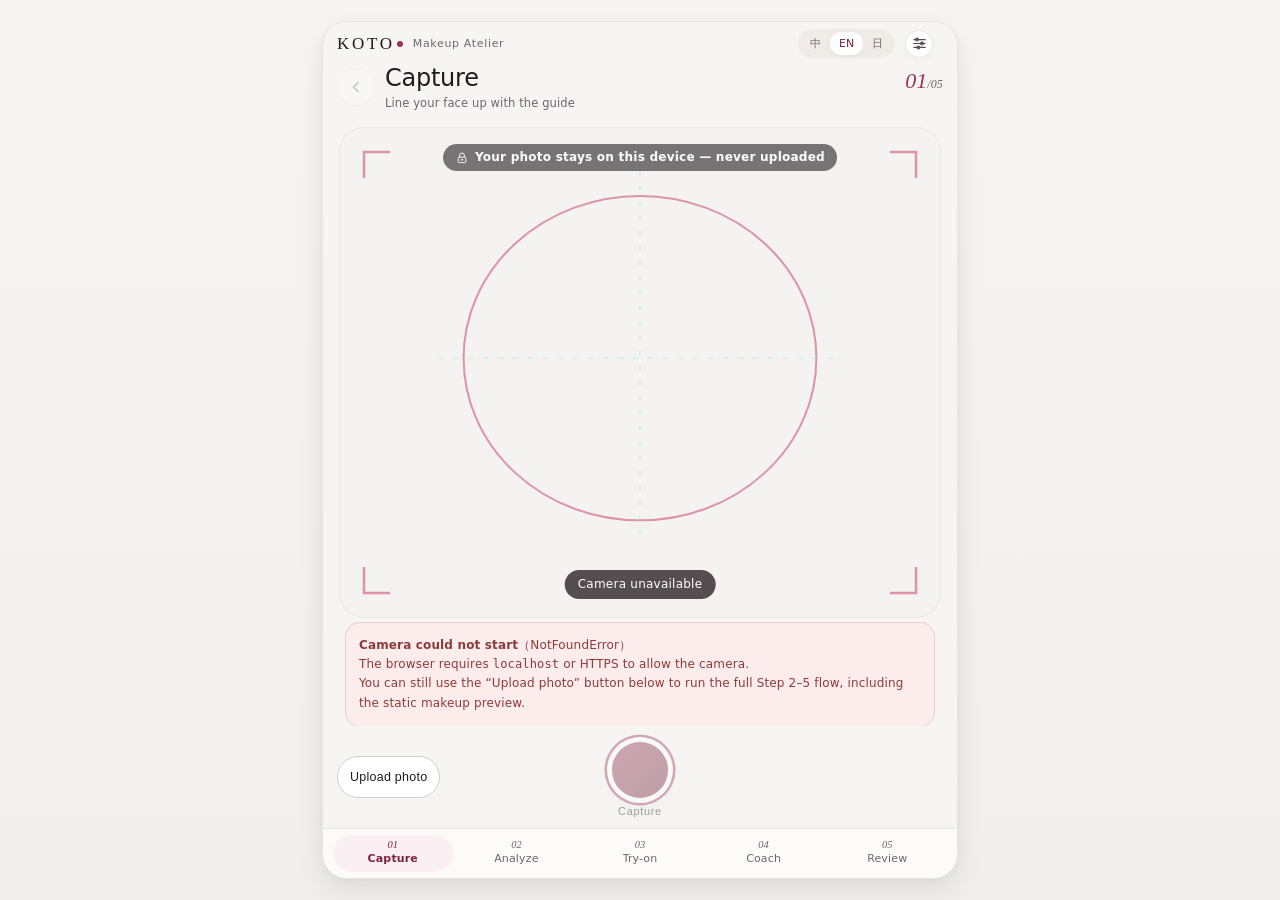
==== commit 009e0fe6: "以女性為主整體重新設計 Porcelain & Silk（Gemini）：膠囊形按鈕與標籤、柔和陰影取代細框、襯線體數字、玫瑰酒紅漸層主要按鈕、絲光滑桿；招牌換成絲光弧線與珍珠點（字標、區塊標題、前後" ====
--- a/index.html
+++ b/index.html
@@ -8,7 +8,7 @@
 <meta name="description" content="AI 美妝教學與 AR 試妝：用手機鏡頭看化妝前後，AI 問答教你用什麼化妝品、工具、手法，沒有工具也能畫。可安裝、可離線。">
 <meta name="keywords" content="AI 美妝教學, 化妝教學, AR 試妝, 虛擬試妝, 新手化妝, 沒有工具化妝, AI makeup tutorial, virtual makeup try-on, AIメイク, メイクレッスン">
 <link rel="manifest" href="manifest.webmanifest">
-<meta name="theme-color" content="#f8f3f1">
+<meta name="theme-color" content="#f6f5f3">
 <meta name="mobile-web-app-capable" content="yes">
 <meta name="apple-mobile-web-app-capable" content="yes">
 <meta name="apple-mobile-web-app-title" content="KOTO">
@@ -21,7 +21,7 @@
 
 <!-- 開機畫面 -->
 <div id="boot">
-  <div class="logo"><b>KOTO</b><i></i> MAKEUP ATELIER</div>
+  <div class="logo"><b>KOTO</b><i></i><span>MAKEUP ATELIER</span></div>
   <div class="bar"><i></i></div>
   <p id="boot-msg" data-i18n="boot.init">初始化…</p>
 </div>
--- a/main.css
+++ b/main.css
@@ -7,42 +7,47 @@
      雪花石白打底、暖梅色的文字、深酒紅的主要按鈕、莓果玫瑰只用在「選中／進行中」。
      第一版是墨黑＋赤陶，看起來太中性；這一版往女性用戶調，但不回到原本的奶油＋粉紅。
      再一輪（使用者：整體設計配色以女性為主）：底色從灰白調成玫瑰象牙（彩度很低），主要按鈕是玫瑰酒紅。
+     第三輪：整套交回 Gemini 以女性為主重新設計 —— Porcelain & Silk（白瓷絲光）。
+     白瓷般的低彩度底、玫瑰莓果重點色、膠囊形的按鈕、柔和的陰影、數字用襯線體；
+     招牌從「取景框與刻度」換成「絲光弧線與珍珠點」。外觀規則在檔案最後的 PORCELAIN & SILK。
      粉紅光暈與玻璃感拿掉，改成細線邊框與很淡的陰影；數字用等寬字。
      不變的一點：**影像框內與四周一律是中性色**（--neutral）。顏色包圍會讓人
      把口紅顏色看偏（同時對比效應）—— 整台機器的價值來自「顏色可信」。
      變數名稱沿用舊的（--rose = 重點色、--cream-* = 底色四階），所以全站一起換。 */
-  --cream-0:#f8f3f1; --cream-1:#ffffff; --cream-2:#f1e9e6; --cream-3:#e8ddd9;
-  --rose:#9e3b52; --rose-soft:#7d293d; --rose-dim:rgba(158,59,82,.36);
+  --cream-0:#f6f5f3; --cream-1:#ffffff; --cream-2:#efece8; --cream-3:#e6e0de;
+  --rose:#9e3352; --rose-soft:#7d223d; --rose-dim:rgba(158,51,82,.34);
   --gold:#7d5a1e;
-  --ink:#261a1d; --ink-2:#5e4f53; --ink-3:#75666a;
-  --ok:#2a6b52; --warn:#9c5a16;
-  --radius:12px; --radius-sm:10px;
+  --ink:#24191d; --ink-2:#594a4f; --ink-3:#726368;
+  --ok:#266950; --warn:#9b5816;
+  --radius:18px; --radius-sm:14px;
   --rail-w:300px; --bar-h:58px;
-  --glass:rgba(252,248,247,.94);
-  --line:#e8dedb;
-  --glow:0 0 0 1px var(--line), 0 1px 2px rgba(25,24,23,.05);
-  --neutral:#f5f4f1;      /* 影像框的中性底，判色不受重點色干擾 */
-  --onImage:rgba(38,26,29,.78);   /* 疊在照片上的膠囊底色 */
+  --glass:rgba(252,251,249,.95);
+  --line:#eae4e2;
+  --glow:0 0 0 1px var(--line), 0 2px 10px rgba(36,25,29,.04);
+  --neutral:#f4f3f1;      /* 影像框的中性底，判色不受重點色干擾 */
+  --onImage:rgba(36,25,29,.76);   /* 疊在照片上的膠囊底色 */
   /* *-rgb 是給 rgba(var(--x-rgb), .3) 用的「不含透明度」的三個數字。 */
-  --rose-rgb:158,59,82;
-  --tint:#fbf1f3; --tint-2:#f7e7eb; --tint-3:#f3dce2;   /* 選中狀態的淡底色 */
-  --line-rgb:186,168,164;
+  --rose-rgb:158,51,82;
+  --tint:#faf0f3; --tint-2:#f6e6eb; --tint-3:#f2dce3;   /* 選中狀態的淡底色 */
+  --line-rgb:190,176,178;
   --glow-rgb:120,104,108; --drop-rgb:78,62,66;           /* 外框、大投影（中性灰，不帶顏色） */
   --shadow-rgb:70,54,58;                                /* 小元件投影 */
   --edge-rgb:70,54,58;                                  /* 色票外框細線 */
-  --ink-rgb:38,26,29;                                   /* 深色內陰影 */
-  --bg-1:#f8f3f1; --bg-2:#f4ecea; --bg-3:#f8f3f1; --bg-4:#f4ecea;   /* 頁面背景：幾乎是平的 */
-  --radius-lg:18px;
-  --primary-1:#6f2740; --primary-2:#84304a; --primary-rgb:132,48,74;   /* 主要按鈕：墨色 */
-  --card-1:#ffffff; --card-2:#fcf8f7; --boot-1:#f8f3f1; --boot-2:#f1e9e6;
-  --orb-1:#fdf5f7; --orb-2:#e4b8c4; --orb-3:#9e3b52;                  /* 完成頁的裝飾圓球 */
-  --on-image-hi:#ffd6e0; --bar-lo:#e4b8c4; --star-off-rgb:150,145,136;
+  --ink-rgb:36,25,29;                                   /* 深色內陰影 */
+  --bg-1:#f6f5f3; --bg-2:#f1efec; --bg-3:#f6f5f3; --bg-4:#f1efec;   /* 頁面背景：幾乎是平的 */
+  --radius-lg:24px;
+  --primary-1:#6e2139; --primary-2:#84304a; --primary-rgb:110,33,57;   /* 主要按鈕：墨色 */
+  --card-1:#ffffff; --card-2:#fcfbf9; --boot-1:#f6f5f3; --boot-2:#efece8;
+  --orb-1:#fdf5f7; --orb-2:#e3b8c5; --orb-3:#9e3352;                  /* 完成頁的裝飾圓球 */
+  --on-image-hi:#ffd6e0; --bar-lo:#e3b8c5; --star-off-rgb:150,145,136;
   /* 這一版新增的 */
-  --line-strong:#d3c4c0;                                              /* 次要按鈕、刻度的線 */
-  --shadow-float:0 8px 24px rgba(25,24,23,.12), 0 1px 2px rgba(25,24,23,.08);
-  --shadow-press:inset 0 2px 4px rgba(25,24,23,.16);
-  --font-num:ui-monospace,"SF Mono",Menlo,Consolas,monospace;
+  --line-strong:#d5ccce;                                              /* 次要按鈕、刻度的線 */
+  --shadow-float:0 10px 28px rgba(36,25,29,.10), 0 2px 6px rgba(36,25,29,.04);
+  --shadow-press:inset 0 2px 5px rgba(36,25,29,.14);
+  --font-num:Georgia,"Times New Roman",-apple-system,BlinkMacSystemFont,"Hiragino Sans","PingFang TC","Noto Sans CJK TC","Microsoft JhengHei","Yu Gothic UI",sans-serif;
   --primary-lo:#56192e;                                                /* 主要按鈕下緣的實影 */
+  --pill:9999px;                                                       /* 膠囊形 */
+  --grad-primary:linear-gradient(135deg, #8e3050 0%, #6e2139 100%);      /* 主要按鈕 */
   --tick:repeating-linear-gradient(90deg, var(--line-strong) 0 1px, transparent 1px 8px);   /* 刻度尺 */
   color-scheme: light;
 }
@@ -676,28 +681,28 @@
    --neutral（影像框的中性灰）、商品色票、AR 上妝顏色。
    粉色或綠色包圍會讓人把口紅顏色看偏（同時對比效應），
    整台機器的價值來自「顏色可信」，配色不能拿這個去換。 */
-:root[data-theme="gold"] {      /* 暖銅 Warm Copper */
-  --rose:#9e472a; --rose-soft:#7a321a; --rose-dim:rgba(158,71,42,.36); --rose-rgb:158,71,42;
-  --tint:#fcf2ee; --tint-2:#f8e8e1; --tint-3:#f5ddd4; --orb-1:#fdf6f3; --orb-2:#e6beb0; --orb-3:#9e472a; --on-image-hi:#ffdccf; --bar-lo:#e6beb0;
-  --primary-1:#652814; --primary-2:#7a321a; --primary-rgb:122,50,26; --primary-lo:#4c1d0e;
-}
-:root[data-theme="lilac"] {     /* 桑葚 Mulberry Wine */
-  --rose:#7e3558; --rose-soft:#5e223f; --rose-dim:rgba(126,53,88,.36); --rose-rgb:126,53,88;
-  --tint:#faf0f5; --tint-2:#f4e8ee; --tint-3:#efe0e8; --orb-1:#fcf5f8; --orb-2:#dec2d1; --orb-3:#7e3558; --on-image-hi:#ffd6ea; --bar-lo:#dec2d1;
-  --primary-1:#4d1b34; --primary-2:#5e223f; --primary-rgb:94,34,63; --primary-lo:#3a1327;
-}
-:root[data-theme="sage"] {      /* 山茶 Camellia Coral */
-  --rose:#a8383b; --rose-soft:#822427; --rose-dim:rgba(168,56,59,.36); --rose-rgb:168,56,59;
-  --tint:#fdf1f1; --tint-2:#fae6e6; --tint-3:#f7dcdc; --orb-1:#fef6f6; --orb-2:#e8b7b8; --orb-3:#a8383b; --on-image-hi:#ffd7d6; --bar-lo:#e8b7b8;
-  --primary-1:#6c1d20; --primary-2:#822427; --primary-rgb:130,36,39; --primary-lo:#531517;
-}
-:root[data-theme="mist"] {      /* 無花果 Spiced Fig */
-  --rose:#8f3d4e; --rose-soft:#6e2938; --rose-dim:rgba(143,61,78,.36); --rose-rgb:143,61,78;
-  --tint:#fbf1f3; --tint-2:#f6e6ea; --tint-3:#f2dce1; --orb-1:#fdf5f7; --orb-2:#e2b9c2; --orb-3:#8f3d4e; --on-image-hi:#ffd8e0; --bar-lo:#e2b9c2;
-  --primary-1:#5b212e; --primary-2:#6e2938; --primary-rgb:110,41,56; --primary-lo:#451822;
+:root[data-theme="gold"] {      /* 焙茶杏紅 Spiced Apricot */
+  --rose:#a34536; --rose-soft:#803124; --rose-dim:rgba(163,69,54,.34); --rose-rgb:163,69,54;
+  --tint:#fcf2f0; --tint-2:#f8e8e5; --tint-3:#f5dfdb; --orb-1:#fdf6f4; --orb-2:#e6beb7; --orb-3:#a34536; --on-image-hi:#ffdbd4; --bar-lo:#e6beb7;
+  --primary-1:#6f2a1f; --primary-2:#86372a; --primary-rgb:111,42,31; --grad-primary:linear-gradient(135deg, #934032 0%, #6f2a1f 100%);
+}
+:root[data-theme="lilac"] {     /* 芍藥梅紫 Peony Plum */
+  --rose:#7e3862; --rose-soft:#5f2548; --rose-dim:rgba(126,56,98,.34); --rose-rgb:126,56,98;
+  --tint:#f9f0f6; --tint-2:#f4e8f0; --tint-3:#efe0ea; --orb-1:#fcf5fa; --orb-2:#ddbfd3; --orb-3:#7e3862; --on-image-hi:#ffd6f0; --bar-lo:#ddbfd3;
+  --primary-1:#532040; --primary-2:#682c52; --primary-rgb:83,32,64; --grad-primary:linear-gradient(135deg, #74325b 0%, #532040 100%);
+}
+:root[data-theme="sage"] {      /* 山茶花釉 Camellia Rouge */
+  --rose:#a83644; --rose-soft:#852430; --rose-dim:rgba(168,54,68,.34); --rose-rgb:168,54,68;
+  --tint:#fcf0f2; --tint-2:#f8e6e9; --tint-3:#f5dce0; --orb-1:#fef5f6; --orb-2:#e6b7be; --orb-3:#a83644; --on-image-hi:#ffd6dc; --bar-lo:#e6b7be;
+  --primary-1:#74202a; --primary-2:#8b2a36; --primary-rgb:116,32,42; --grad-primary:linear-gradient(135deg, #97303d 0%, #74202a 100%);
+}
+:root[data-theme="mist"] {      /* 無花果絲絨 Fig Velvet */
+  --rose:#8e3554; --rose-soft:#6e233e; --rose-dim:rgba(142,53,84,.34); --rose-rgb:142,53,84;
+  --tint:#faf0f4; --tint-2:#f5e6ec; --tint-3:#f1dce4; --orb-1:#fcf5f8; --orb-2:#e0b8c7; --orb-3:#8e3554; --on-image-hi:#ffd6e6; --bar-lo:#e0b8c7;
+  --primary-1:#602038; --primary-2:#762b47; --primary-rgb:96,32,56; --grad-primary:linear-gradient(135deg, #81304e 0%, #602038 100%);
 }
 /* 俐落：圓角收小。只動三個圓角變數，版面尺寸完全不變 */
-:root[data-shape="crisp"] { --radius:4px; --radius-sm:3px; --radius-lg:6px; }
+:root[data-shape="crisp"] { --radius:10px; --radius-sm:8px; --radius-lg:14px; --pill:10px; }
 
 /* 設定面板：頁首齒輪按鈕打開，浮在鏡面右上 */
 #set-btn {
@@ -2640,7 +2645,7 @@
 .spec b.price { font-family:var(--font-num); color:var(--ink); }
 
 /* ── 完成／錯誤的顏色（原本寫死的薄荷綠與玫瑰紅）── */
-:root { --ok-tint:#ecf6f1; --bad:#a62d38; }
+:root { --ok-tint:#ecf6f2; --bad:#a82a38; }
 
 /* ── AR 抽屜（妝容調整）：一張不透明的紙，細線＋浮起來的陰影 ── */
 .sheet { background:var(--card-2); -webkit-backdrop-filter:none; backdrop-filter:none; box-shadow:0 0 0 1px var(--line), var(--shadow-float); }
@@ -2915,3 +2920,256 @@
 .light-meter b .ic { width:15px; height:15px; }
 .teach .ask-toggle, .save-card, .advisor .opts button.ask-btn { display:inline-flex; align-items:center; gap:5px; }
 .teach .ask-toggle .ic, .save-card .ic, .advisor .opts button.ask-btn .ic { width:16px; height:16px; }
+
+/* ═══════════════════════════════════════════════════════════════════════
+   PORCELAIN & SILK（白瓷絲光）—— 2026-11，整套交回 Gemini 以女性用戶為主重新設計
+   上一版（Tactile Atelier）像一台量測儀器：到處是細框、等寬數字、方形按鈕、取景角標與刻度。
+   這一版：白瓷般的底、膠囊形的按鈕與標籤、用很淡的陰影把白色的面托起來（細線只留在兩個面相接的地方）、
+   數字用襯線體、選中是「玫瑰莓果的細框＋淡淡的絲光底」，招牌是「絲光弧線與珍珠點」。
+   版面（KOTO 版面那一段）與線條圖示不變；這一層只蓋外觀。
+   ═══════════════════════════════════════════════════════════════════════ */
+:root {
+  --soft:0 2px 10px rgba(var(--ink-rgb),.04);
+  --soft-lg:0 10px 28px rgba(var(--ink-rgb),.10), 0 2px 6px rgba(var(--ink-rgb),.04);
+  --display:Georgia,"Times New Roman","Hiragino Mincho ProN","Yu Mincho","Songti TC",serif;   /* 只給拉丁字母的字標 */
+  --ease-silk:cubic-bezier(.25,.9,.35,1);
+}
+body { font-variant-numeric:proportional-nums; letter-spacing:.01em; }
+
+/* ── 外殼 ── */
+#mirror { box-shadow:0 0 0 1px var(--line), var(--soft-lg); }
+#bar { border-bottom:0; }
+#brand b { font-family:var(--display); font-weight:400; font-size:17px; letter-spacing:.16em; }
+#brand i { width:6px; height:6px; margin-left:-6px; border:0; background:var(--rose); }      /* 珍珠點 */
+#brand span { padding-left:2px; border-left:0; font-size:11px; letter-spacing:.06em; text-transform:none; }
+#lang { padding:3px; border-radius:var(--pill); background:var(--cream-2); }
+#lang button { border-radius:var(--pill); font-family:inherit; font-weight:500; font-size:11px; padding:6px 9px; color:var(--ink-3); }
+#lang button.on { background:var(--cream-1); color:var(--rose-soft); box-shadow:var(--soft); }
+#back, #set-btn { border-radius:50%; border:1px solid var(--line); background:var(--cream-1); box-shadow:var(--soft); }
+#back:hover:not(:disabled), #set-btn:hover, #set-btn.on { border-color:var(--rose-dim); color:var(--rose-soft); }
+#bar h1 { font-family:inherit; font-weight:500; font-size:24px; letter-spacing:-.01em; line-height:1.25; }   /* 中文、日文標題用黑體：襯線體在各家系統差太多 */
+#bar h1 small { font-weight:400; letter-spacing:.01em; }
+#stage-no { align-self:start; padding-top:5px; font-family:var(--font-num); font-style:italic; font-size:12px; }
+#stage-no b { font-family:var(--font-num); font-style:italic; font-weight:400; font-size:22px; letter-spacing:0; color:var(--rose); }
+
+/* 階段導覽：現在這一段是一顆淡淡的絲光膠囊，走過的字變深 */
+#rail-steps { gap:4px; padding:6px 10px max(6px, env(safe-area-inset-bottom)); background:var(--card-2); border-top:1px solid var(--line); }
+.pip { gap:2px; padding:5px 2px 6px; border-radius:var(--pill); transition:background .26s var(--ease-silk), color .26s var(--ease-silk); }
+.pip::before { display:none; }
+.pip b { font-family:var(--font-num); font-style:italic; font-weight:400; font-size:10.5px; letter-spacing:0; }
+.pip span { font-weight:500; }
+.pip.done { color:var(--ink); }
+.pip.on { background:var(--tint); color:var(--rose-soft); }
+.pip.on span { font-weight:600; }
+#dock { border-top:0; }
+
+/* ── 按鈕：膠囊形；主要按鈕是玫瑰酒紅的絲光漸層，浮在柔和的陰影上 ── */
+.btn {
+  min-height:48px; padding:12px 20px; border-radius:var(--pill); border:1px solid var(--line-strong);
+  background:var(--cream-1); color:var(--ink); font-weight:500; letter-spacing:.02em; box-shadow:none;
+  transition:transform .18s var(--ease-silk), box-shadow .18s var(--ease-silk), filter .18s, border-color .18s;
+}
+.btn:hover:not(:disabled) { border-color:var(--rose-dim); color:var(--ink); box-shadow:var(--soft); }
+.btn:active:not(:disabled) { transform:scale(.98); box-shadow:var(--shadow-press); }
+.btn.primary { background:var(--grad-primary); border:0; color:#fcfbf9; font-weight:600; box-shadow:0 8px 20px rgba(var(--primary-rgb),.22); }
+.btn.primary:hover:not(:disabled) { background:var(--grad-primary); border:0; color:#fcfbf9; filter:brightness(.94); box-shadow:0 10px 24px rgba(var(--primary-rgb),.28); }
+.btn.primary:active:not(:disabled) { transform:scale(.98); box-shadow:0 3px 8px rgba(var(--primary-rgb),.24); }
+.btn.ghost { background:var(--cream-1); border-color:var(--line-strong); color:var(--ink); }
+.btn.ghost:hover { border-color:var(--rose-dim); }
+.btn.ghost.on { background:var(--tint); border-color:var(--rose); color:var(--rose-soft); }
+
+/* 快門：白瓷的圓盤、一圈玫瑰莓果、裡面是絲光的芯；按下去芯縮一下、外圈往外暈開 */
+#mirror:has(#s1:not([hidden])) #actions .btn.primary { background:none; box-shadow:none; filter:none; color:var(--ink); font-weight:500; letter-spacing:.06em; }
+#mirror:has(#s1:not([hidden])) #actions .btn.primary::before {
+  width:56px; height:56px; background:var(--grad-primary);
+  box-shadow:0 0 0 5px var(--cream-1), 0 0 0 7.5px var(--rose), var(--shadow-float);
+  transition:transform .28s cubic-bezier(.22,1,.36,1), box-shadow .28s cubic-bezier(.22,1,.36,1);
+}
+#mirror:has(#s1:not([hidden])) #actions .btn.primary:hover:not(:disabled) { background:none; box-shadow:none; filter:none; }
+#mirror:has(#s1:not([hidden])) #actions .btn.primary:active:not(:disabled)::before {
+  transform:scale(.9); box-shadow:0 0 0 7px var(--cream-1), 0 0 0 9px rgba(var(--rose-rgb),.55), var(--shadow-float);
+}
+#mirror:has(#s1:not([hidden])) #actions .btn:not(.primary) { border-radius:var(--pill); }
+
+/* ── 影像框：拿掉刻度尺；大螢幕上是柔和的圓角 ── */
+.frame::before { display:none; }
+.frame { box-shadow:0 0 0 6px var(--neutral), 0 0 0 7px var(--line); }
+#hint, .privacy-chip { border-radius:var(--pill); }
+#count { font-family:var(--font-num); font-style:italic; font-weight:400; }
+
+/* ── 區塊標題：前面一顆珍珠點，不再全大寫 ── */
+.sect-title { padding-left:14px; font-size:13px; font-weight:600; letter-spacing:.01em; text-transform:none; color:var(--ink-2); }
+.sect-title::after { left:1px; top:50%; bottom:auto; width:6px; height:6px; margin-top:-3px; border-radius:50%; background:var(--rose); }
+.s5-sec > h3 { padding-left:14px; font-weight:600; }
+.s5-sec > h3::before { left:1px; top:50%; bottom:auto; width:6px; height:6px; margin-top:-3px; border-radius:50%; background:var(--rose); }
+
+/* ── 對話（白底的地方）與快速回覆 ── */
+.advisor .msg.ai .bubble { border-radius:4px 18px 18px 18px; box-shadow:0 0 0 1px var(--line), var(--soft); }
+.advisor .msg.ai.cont .bubble { border-radius:18px; }
+.advisor .msg.ai.ask .bubble { background:var(--tint); box-shadow:0 0 0 1px var(--rose-dim); }
+.advisor .msg.ai .avatar { border-radius:50%; background:var(--grad-primary); font-family:var(--display); font-style:italic; }
+.advisor .msg.you { border-radius:18px 4px 18px 18px; background:var(--cream-2); }
+.advisor .opts button { border-radius:var(--pill); padding:9px 15px; background:var(--card-2); border:1px solid var(--line); font-weight:500; }
+.advisor .opts button:hover { border-color:var(--rose-dim); background:var(--card-2); }
+#adv4 .opts button, #s2 #adv2 .opts button { border-radius:var(--pill); }
+
+/* ── 妝容卡、色票、分頁、滑桿 ── */
+.look { border-radius:var(--radius); box-shadow:0 0 0 1px var(--line), var(--soft); }
+.look:hover { box-shadow:0 0 0 1px var(--line-strong), var(--soft); }
+.look.on { background:var(--tint); box-shadow:0 0 0 1.5px var(--rose), 0 4px 14px rgba(var(--rose-rgb),.10); }
+.look .best { background:var(--tint-3); color:var(--rose-soft); border-radius:var(--pill); font-weight:600; }
+.look.on .best { background:var(--cream-1); }
+.look .score { font-family:var(--font-num); font-style:italic; }
+.chip-color { border-radius:50%; }
+.tabs button { border-radius:var(--pill); }
+.tabs button.on { border-color:var(--rose); background:var(--tint); color:var(--rose-soft); }
+.sw-btn { border-radius:var(--radius-sm); transition:transform .22s cubic-bezier(.34,1.4,.64,1), box-shadow .22s cubic-bezier(.34,1.4,.64,1), border-color .18s; }
+.sw-btn i { border-radius:9px; }
+.sw-btn:active { transform:translateY(-1px) scale(.97); }
+.sw-btn.on { border-color:var(--rose); color:var(--rose-soft); box-shadow:0 0 0 1.5px var(--rose); transform:translateY(-2px); }
+.sl input[type=range] { height:28px; background:none; background-image:none; }
+.sl input[type=range]::-webkit-slider-runnable-track { height:6px; border-radius:var(--pill); background:linear-gradient(90deg, var(--tint-3), var(--rose)); }
+.sl input[type=range]::-webkit-slider-thumb { width:24px; height:24px; margin-top:-9px; border:2px solid var(--rose); background:var(--cream-1); box-shadow:var(--shadow-float); }
+.sl input[type=range]::-moz-range-track { height:6px; border-radius:var(--pill); background:linear-gradient(90deg, var(--tint-3), var(--rose)); }
+.sl input[type=range]::-moz-range-thumb { width:20px; height:20px; border:2px solid var(--rose); background:var(--cream-1); }
+.sl output { font-family:var(--font-num); font-style:italic; color:var(--rose-soft); }
+
+/* ── 設定面板、商品卡 ── */
+#settings { border-radius:var(--radius-lg); padding:18px 16px 14px; box-shadow:0 0 0 1px var(--line), var(--shadow-float); }
+#settings h4 { letter-spacing:.02em; font-size:11.5px; color:var(--ink-2); }
+#settings .theme i { border-radius:50%; }
+#settings .theme.on { color:var(--rose-soft); }
+#settings .theme.on i { box-shadow:0 0 0 2px var(--cream-1), 0 0 0 4px var(--rose); }
+#settings .shape { border-radius:var(--pill); border-color:var(--line-strong); color:var(--ink); background:var(--cream-1); }
+#settings .shape.soft { border-radius:var(--pill); }
+#settings .shape.crisp { border-radius:10px; }
+#settings .shape.on { border-color:var(--rose); background:var(--tint); color:var(--rose-soft); }
+#panel { border-radius:var(--radius-lg); box-shadow:0 0 0 1px var(--line), var(--shadow-float); }
+
+/* ── AR：抽屜、分頁、鏡子上的按鈕 ── */
+.sheet { border-radius:var(--radius-lg); background:var(--card-2); box-shadow:0 0 0 1px var(--line), var(--shadow-float); }
+.sheet[data-tab="ai"] { background:transparent; box-shadow:none; }
+.sheet .sheet-tabs { gap:2px; padding:3px; border-radius:var(--pill); background:var(--cream-2); }
+.sheet .sheet-tabs button { width:38px; height:38px; background:transparent; box-shadow:none; color:var(--ink-3); }
+.sheet .sheet-tabs button.on, .sheet[data-tab="ai"] .sheet-tabs button.on { background:var(--cream-1); color:var(--rose-soft); box-shadow:var(--soft); }
+.sheet[data-tab="ai"] .sheet-tabs { background:rgba(var(--ink-rgb),.42); -webkit-backdrop-filter:blur(12px); backdrop-filter:blur(12px); }
+.sheet[data-tab="ai"] .sheet-tabs button { background:transparent; box-shadow:none; color:#fcfbf9; -webkit-backdrop-filter:none; backdrop-filter:none; }
+.sheet .sheet-toggle { border-radius:50%; background:var(--cream-1); box-shadow:0 0 0 1px var(--line), var(--soft); }
+.sheet[data-tab="ai"] .sheet-toggle { background:rgba(var(--ink-rgb),.42); box-shadow:0 0 0 1px rgba(255,255,255,.22) inset; }
+.seg.float { border-radius:var(--pill); }
+.seg.float button { border-radius:var(--pill); }
+.seg.float button.on { background:#fcfbf9; color:var(--rose-soft); }
+.hist button { border-radius:var(--pill); }
+.rail .rb i, .rail.tight .rb i { border-radius:50%; border:1px solid rgba(255,255,255,.22); }
+.teach-target { border-radius:var(--radius-sm); }
+
+/* ── 跟練（教學）面板 ── */
+.teach { border-radius:var(--radius-lg) var(--radius-lg) 0 0; background:var(--card-2); box-shadow:0 0 0 1px var(--line), 0 -10px 28px rgba(var(--ink-rgb),.12); }
+.teach-grip::before { width:36px; height:4px; border-radius:var(--pill); background:var(--line-strong); }
+.teach-nav button { padding:7px 13px; border-radius:var(--pill); font-weight:500; color:var(--ink-3); background:transparent; box-shadow:none; }
+.teach-nav button.done { color:var(--ink); background:var(--cream-2); box-shadow:none; }
+.teach-nav button.on { color:#fcfbf9; background:var(--grad-primary); font-weight:600; }
+.teach .ask-toggle { border-radius:var(--pill); }
+.tseg { padding:3px; border-radius:var(--pill); background:var(--cream-2); }
+.tseg button { border-radius:var(--pill); }
+.tseg button.on, .tseg.view button.on { color:var(--rose-soft); background:var(--cream-1); box-shadow:var(--soft); }
+.tool-presets button, .teach .emethods button, .how-modes button, .pb-kit, .pb-tog, .s5-nav button, .save-card, .adv-row .again, .grow-start, .grow-actions button {
+  border-radius:var(--pill); border-color:var(--line-strong); background:var(--cream-1); color:var(--ink); font-weight:500;
+}
+.tool-presets button.on, .teach .emethods button.on, .how-modes button.on, .pb-kit.on, .pb-tog.on {
+  border-color:var(--rose); background:var(--tint); color:var(--rose-soft); font-weight:600; box-shadow:0 0 0 .5px var(--rose);
+}
+.pb-kit.on svg { color:var(--rose-soft); }
+.tool { border:1px solid var(--line); border-radius:var(--radius); box-shadow:var(--soft); }
+.tool.on { border-color:var(--rose); background:var(--tint); box-shadow:0 0 0 .5px var(--rose), var(--soft); }
+.tool.fixed { background:var(--cream-2); border-color:var(--line); box-shadow:none; }
+.teach .scenes button { border:1px solid var(--line); border-radius:var(--radius); box-shadow:var(--soft); }
+.teach .scenes button.on { border-color:var(--rose); background:var(--tint); box-shadow:0 0 0 .5px var(--rose), var(--soft); }
+.item-card, .gest-card, .advice, .how, .spark, .teach .mistake, .teach .fb { border-radius:var(--radius); box-shadow:0 0 0 1px var(--line), var(--soft); }
+.gest-card b, .teach .formula b, .pb-hint b { padding:2px 10px; border-radius:var(--pill); background:var(--tint); color:var(--rose-soft); font-weight:600; letter-spacing:.01em; }
+.gest-card .press i.on { background:var(--rose); }
+.teach .chip, .how .chip { border-radius:var(--pill); background:var(--cream-2); }
+.teach .step-ctl button { min-height:44px; border-radius:var(--pill); border-color:var(--line-strong); font-weight:500; }
+.teach .step-ctl button.primary { background:var(--grad-primary); border-color:transparent; color:#fcfbf9; font-weight:600; box-shadow:0 6px 16px rgba(var(--primary-rgb),.2); }
+.teach .check { border-radius:var(--pill); }
+.teach .steps li.on { box-shadow:0 0 0 1.5px var(--rose); }
+.teach .steps.grid li { border-radius:var(--radius-sm); box-shadow:0 0 0 1px var(--line), var(--soft); }
+.teach .steps.grid li.on { box-shadow:0 0 0 1.5px var(--rose), 0 4px 14px rgba(var(--rose-rgb),.12); }
+.teach .steps.grid .num {
+  width:22px; height:22px; border-radius:50%; font-family:var(--font-num); font-style:italic; font-size:12px; font-weight:400;
+  background:var(--cream-1); color:var(--ink); box-shadow:0 1px 4px rgba(var(--ink-rgb),.25);
+}
+.teach .steps.grid li.on .num { background:var(--rose); color:#fff; }
+.teach .steps.grid li.done .num { background:var(--ok); color:#fff; }
+.teach .steps.grid img { border-radius:calc(var(--radius-sm) - 2px); }
+.facemap .leg { border-radius:var(--pill); }
+.facemap .leg b { border-radius:50%; font-style:italic; }
+.meter .lv { border-radius:var(--pill); }
+.meter .track { background-image:none; border-radius:var(--pill); }
+.meter .okz { border-radius:var(--pill); }
+
+/* 鏡子上的字幕 */
+.teach-cap, #s4.teach-mode .teach-cap { border-radius:var(--radius); -webkit-backdrop-filter:blur(14px); backdrop-filter:blur(14px); box-shadow:0 0 0 1px rgba(255,255,255,.14) inset; }
+.teach-cap .mo { border-radius:var(--pill); }
+.teach-cap .btns button { border-radius:50%; }
+.teach-cap .btns button.on { color:var(--rose-soft); background:#fcfbf9; }
+.teach-cap .l1 .n { font-family:var(--font-num); font-style:italic; }
+
+/* 光線量表：一條絲光的膠囊，不是刻度 */
+.light-meter { border-radius:var(--radius); }
+.light-meter .lm-bar { border-radius:var(--pill); background-image:none; }
+.light-meter .lm-bar i { border-radius:var(--pill); }
+
+/* ── 成果頁 ── */
+.bax { border-radius:var(--radius); box-shadow:0 0 0 1px var(--line), var(--soft); }
+.bax::before { display:none; }
+.bax .tag { top:12px; border-radius:var(--pill); font-family:inherit; font-weight:600; letter-spacing:.04em; }
+.bax .tag.l { left:12px; } .bax .tag.r { right:12px; }
+.bax .grip { width:1.5px; margin-left:-.75px; background:rgba(255,255,255,.9); }
+.bax .grip::after {                       /* 白瓷的小圓盤，上面兩道相對的弧線 */
+  content:""; width:38px; height:38px; margin:-19px 0 0 -19px; border-radius:50%; background:var(--cream-1);
+  box-shadow:var(--shadow-float);
+}
+.bax .grip::before {
+  content:""; position:absolute; top:50%; left:50%; z-index:1; width:16px; height:16px; margin:-8px 0 0 -8px; border-radius:50%;
+  border:1.5px solid var(--rose); border-top-color:transparent; border-bottom-color:transparent;
+}
+.flow canvas, .how canvas, .real-ba img, .teach .cmp img, .facemap img { border-radius:calc(var(--radius) - 4px); }
+.spark polyline { stroke:var(--rose); stroke-width:1.75; }
+.spark .end { fill:var(--rose); stroke:var(--cream-1); }
+.spark line { stroke:var(--line); stroke-dasharray:none; stroke-width:1; }
+.spark figcaption span { font-family:var(--font-num); font-style:italic; font-weight:400; }
+.grow-table th { text-transform:none; letter-spacing:.01em; font-size:11.5px; }
+#s5-prod > summary { border-radius:var(--radius-sm); }
+.blk { border-radius:var(--radius); box-shadow:0 0 0 1px var(--line), var(--soft); }
+.blk::before { left:16px; top:18px; width:6px; height:6px; border-radius:50%; }
+.blk .it { border-radius:var(--radius-sm); }
+
+/* ── 其他 ── */
+.pwa-invite { border-radius:var(--radius); box-shadow:0 0 0 1px var(--line), var(--shadow-float); }
+.pwa-invite .go { border-radius:var(--pill); background:var(--grad-primary); }
+.pwa-guide .card { border-radius:var(--radius-lg); }
+.pwa-guide button { border-radius:var(--pill); }
+.qa-input, .qa-form .send, .qa-form .close { border-radius:var(--pill); }
+.msg.ai .bubble .re { border-radius:var(--pill); }
+.pb-rec { border-radius:var(--pill); }
+
+/* ── 開機畫面：像打開的粉盒 —— 兩圈交疊的橢圓、中間是字標、外圈上一顆珍珠 ── */
+#boot { gap:22px; }
+#boot .logo { position:relative; display:grid; justify-items:center; align-content:center; gap:0; width:150px; height:190px; font-size:0; letter-spacing:0; }
+#boot .logo::before, #boot .logo::after { content:""; position:absolute; left:50%; top:50%; width:120px; height:156px; margin:-78px 0 0 -60px; border:1px solid var(--line-strong); border-radius:50%; }
+#boot .logo::before { transform:rotate(8deg); }
+#boot .logo::after { transform:rotate(-6deg); border-color:var(--rose-dim); }
+#boot .logo b { position:relative; z-index:1; font-family:var(--display); font-weight:400; font-size:26px; letter-spacing:.16em; margin-right:-.16em; color:var(--ink); }
+#boot .logo i { position:absolute; z-index:1; left:50%; top:12px; width:7px; height:7px; margin:0 0 0 22px; border:0; border-radius:50%; background:var(--rose); }
+#boot .logo span { position:absolute; left:50%; bottom:-6px; transform:translateX(-50%); white-space:nowrap; font-size:10px; font-weight:500; letter-spacing:.24em; color:var(--ink-3); }
+#boot .bar { width:120px; height:3px; border-radius:var(--pill); background:var(--cream-3); }
+#boot .bar i { height:100%; margin-top:0; border-radius:var(--pill); }
+#boot p { font-family:inherit; text-transform:none; letter-spacing:.02em; }
+
+@media (max-width:560px) {
+  #bar h1 { font-size:22px; }
+  #stage-no b { font-size:21px; }
+  .frame { box-shadow:none; }
+}
+@media (prefers-reduced-motion:reduce) { .pip, .sw-btn, #mirror:has(#s1:not([hidden])) #actions .btn.primary::before { transition:none; } }
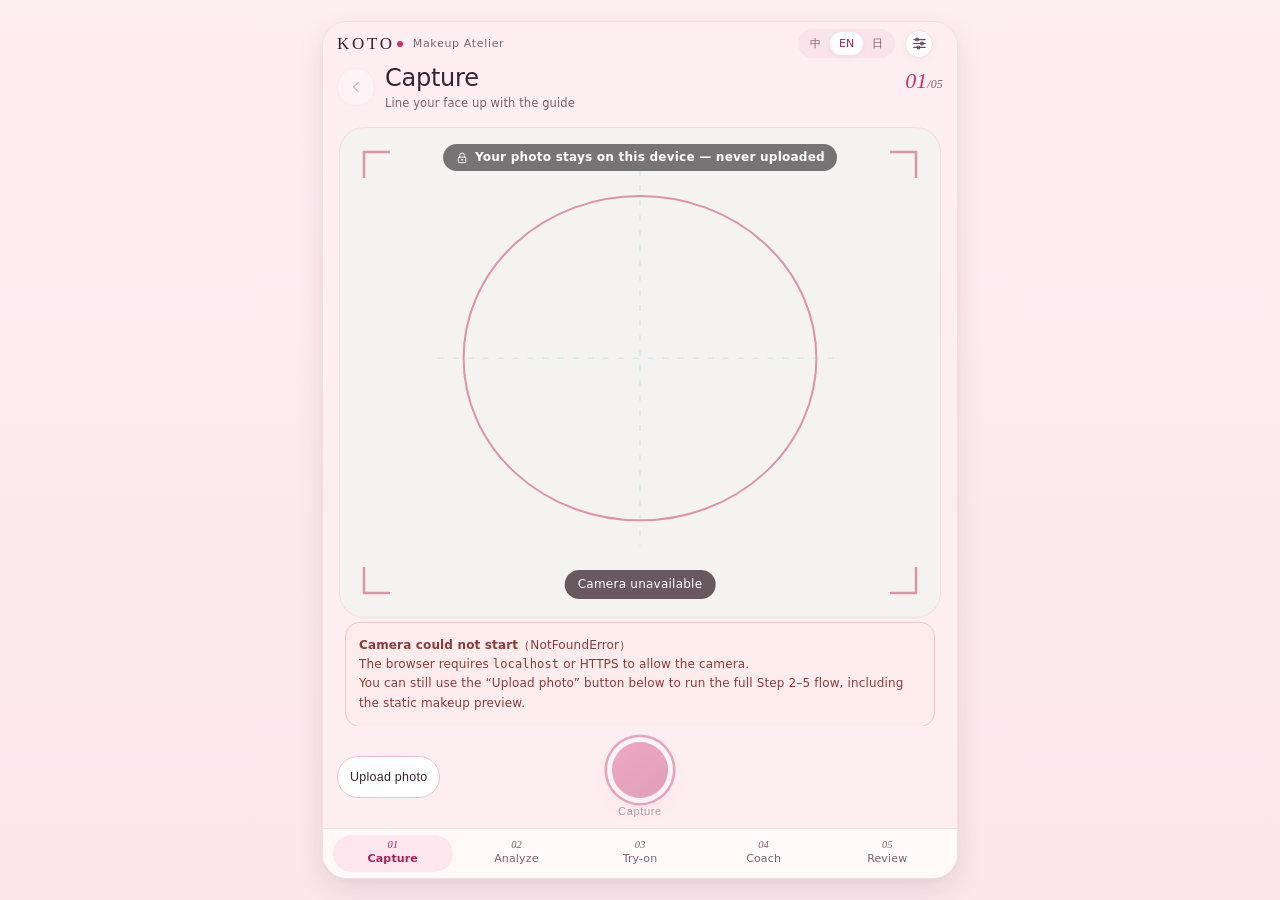
==== commit 352a6874: "顏色再偏女性化 Blush Silk：粉霧底、粉色的線與陰影、玫瑰粉重點色與漸層主要按鈕、暖梅色文字；配色選項改成玫瑰粉、蜜桃、紫藤、山茶、莓果，每個配色連底色一起換（莓果是上一版的白瓷＋深莓果） C" ====
--- a/index.html
+++ b/index.html
@@ -8,7 +8,7 @@
 <meta name="description" content="AI 美妝教學與 AR 試妝：用手機鏡頭看化妝前後，AI 問答教你用什麼化妝品、工具、手法，沒有工具也能畫。可安裝、可離線。">
 <meta name="keywords" content="AI 美妝教學, 化妝教學, AR 試妝, 虛擬試妝, 新手化妝, 沒有工具化妝, AI makeup tutorial, virtual makeup try-on, AIメイク, メイクレッスン">
 <link rel="manifest" href="manifest.webmanifest">
-<meta name="theme-color" content="#f6f5f3">
+<meta name="theme-color" content="#fdeef2">
 <meta name="mobile-web-app-capable" content="yes">
 <meta name="apple-mobile-web-app-capable" content="yes">
 <meta name="apple-mobile-web-app-title" content="KOTO">
--- a/main.css
+++ b/main.css
@@ -10,44 +10,48 @@
      第三輪：整套交回 Gemini 以女性為主重新設計 —— Porcelain & Silk（白瓷絲光）。
      白瓷般的低彩度底、玫瑰莓果重點色、膠囊形的按鈕、柔和的陰影、數字用襯線體；
      招牌從「取景框與刻度」換成「絲光弧線與珍珠點」。外觀規則在檔案最後的 PORCELAIN & SILK。
+     第四輪（使用者：顏色再偏女性化）：Blush Silk（粉霧絲光）。前三輪都怕顏色干擾判色而收著，
+     結果看起來是「白底＋深酒紅」，不像給女性用的。這一輪整組往粉色移：粉霧底、粉色的線與陰影、
+     玫瑰粉重點色、玫瑰粉漸層的主要按鈕。卡片仍然是白的，影像框的襯底仍然是中性灰白（--neutral）。
+     原本的白瓷＋深莓果留在配色選項「莓果」。
      粉紅光暈與玻璃感拿掉，改成細線邊框與很淡的陰影；數字用等寬字。
      不變的一點：**影像框內與四周一律是中性色**（--neutral）。顏色包圍會讓人
      把口紅顏色看偏（同時對比效應）—— 整台機器的價值來自「顏色可信」。
      變數名稱沿用舊的（--rose = 重點色、--cream-* = 底色四階），所以全站一起換。 */
-  --cream-0:#f6f5f3; --cream-1:#ffffff; --cream-2:#efece8; --cream-3:#e6e0de;
-  --rose:#9e3352; --rose-soft:#7d223d; --rose-dim:rgba(158,51,82,.34);
+  --cream-0:#fdeef2; --cream-1:#ffffff; --cream-2:#fae3ea; --cream-3:#f3d3dd;
+  --rose:#c7336d; --rose-soft:#a3225a; --rose-dim:rgba(199,51,109,.36);
   --gold:#7d5a1e;
-  --ink:#24191d; --ink-2:#594a4f; --ink-3:#726368;
+  --ink:#3a2230; --ink-2:#6a4d5a; --ink-3:#806070;
   --ok:#266950; --warn:#9b5816;
   --radius:18px; --radius-sm:14px;
   --rail-w:300px; --bar-h:58px;
-  --glass:rgba(252,251,249,.95);
-  --line:#eae4e2;
-  --glow:0 0 0 1px var(--line), 0 2px 10px rgba(36,25,29,.04);
+  --glass:rgba(255,249,250,.95);
+  --line:#f5dde4;
+  --glow:0 0 0 1px var(--line), 0 2px 10px rgba(160,60,100,.06);
   --neutral:#f4f3f1;      /* 影像框的中性底，判色不受重點色干擾 */
-  --onImage:rgba(36,25,29,.76);   /* 疊在照片上的膠囊底色 */
+  --onImage:rgba(58,34,48,.74);   /* 疊在照片上的膠囊底色 */
   /* *-rgb 是給 rgba(var(--x-rgb), .3) 用的「不含透明度」的三個數字。 */
-  --rose-rgb:158,51,82;
-  --tint:#faf0f3; --tint-2:#f6e6eb; --tint-3:#f2dce3;   /* 選中狀態的淡底色 */
-  --line-rgb:190,176,178;
-  --glow-rgb:120,104,108; --drop-rgb:78,62,66;           /* 外框、大投影（中性灰，不帶顏色） */
-  --shadow-rgb:70,54,58;                                /* 小元件投影 */
+  --rose-rgb:199,51,109;
+  --tint:#fde6ee; --tint-2:#fbd8e4; --tint-3:#f7c8d9;   /* 選中狀態的淡底色 */
+  --line-rgb:222,176,192;
+  --glow-rgb:200,130,155; --drop-rgb:130,60,88;           /* 外框、大投影（中性灰，不帶顏色） */
+  --shadow-rgb:120,55,82;                                /* 小元件投影 */
   --edge-rgb:70,54,58;                                  /* 色票外框細線 */
-  --ink-rgb:36,25,29;                                   /* 深色內陰影 */
-  --bg-1:#f6f5f3; --bg-2:#f1efec; --bg-3:#f6f5f3; --bg-4:#f1efec;   /* 頁面背景：幾乎是平的 */
+  --ink-rgb:58,34,48;                                   /* 深色內陰影 */
+  --bg-1:#fdeef2; --bg-2:#fbe6ec; --bg-3:#fdeef2; --bg-4:#fbe6ec;   /* 頁面背景：幾乎是平的 */
   --radius-lg:24px;
-  --primary-1:#6e2139; --primary-2:#84304a; --primary-rgb:110,33,57;   /* 主要按鈕：墨色 */
-  --card-1:#ffffff; --card-2:#fcfbf9; --boot-1:#f6f5f3; --boot-2:#efece8;
-  --orb-1:#fdf5f7; --orb-2:#e3b8c5; --orb-3:#9e3352;                  /* 完成頁的裝飾圓球 */
-  --on-image-hi:#ffd6e0; --bar-lo:#e3b8c5; --star-off-rgb:150,145,136;
+  --primary-1:#b82a62; --primary-2:#c7336d; --primary-rgb:184,42,98;   /* 主要按鈕：墨色 */
+  --card-1:#ffffff; --card-2:#fff9fa; --boot-1:#fdeef2; --boot-2:#fadfe7;
+  --orb-1:#fff5f8; --orb-2:#f4b6cb; --orb-3:#c7336d;                  /* 完成頁的裝飾圓球 */
+  --on-image-hi:#ffd0e0; --bar-lo:#f4b6cb; --star-off-rgb:150,145,136;
   /* 這一版新增的 */
-  --line-strong:#d5ccce;                                              /* 次要按鈕、刻度的線 */
-  --shadow-float:0 10px 28px rgba(36,25,29,.10), 0 2px 6px rgba(36,25,29,.04);
-  --shadow-press:inset 0 2px 5px rgba(36,25,29,.14);
+  --line-strong:#e8c3cf;                                              /* 次要按鈕、刻度的線 */
+  --shadow-float:0 10px 28px rgba(150,50,90,.13), 0 2px 6px rgba(150,50,90,.05);
+  --shadow-press:inset 0 2px 5px rgba(120,30,70,.16);
   --font-num:Georgia,"Times New Roman",-apple-system,BlinkMacSystemFont,"Hiragino Sans","PingFang TC","Noto Sans CJK TC","Microsoft JhengHei","Yu Gothic UI",sans-serif;
-  --primary-lo:#56192e;                                                /* 主要按鈕下緣的實影 */
+  --primary-lo:#9a1f50;                                                /* 主要按鈕下緣的實影 */
   --pill:9999px;                                                       /* 膠囊形 */
-  --grad-primary:linear-gradient(135deg, #8e3050 0%, #6e2139 100%);      /* 主要按鈕 */
+  --grad-primary:linear-gradient(135deg, #d6427c 0%, #b82a62 100%);      /* 主要按鈕 */
   --tick:repeating-linear-gradient(90deg, var(--line-strong) 0 1px, transparent 1px 8px);   /* 刻度尺 */
   color-scheme: light;
 }
@@ -681,25 +685,43 @@
    --neutral（影像框的中性灰）、商品色票、AR 上妝顏色。
    粉色或綠色包圍會讓人把口紅顏色看偏（同時對比效應），
    整台機器的價值來自「顏色可信」，配色不能拿這個去換。 */
-:root[data-theme="gold"] {      /* 焙茶杏紅 Spiced Apricot */
-  --rose:#a34536; --rose-soft:#803124; --rose-dim:rgba(163,69,54,.34); --rose-rgb:163,69,54;
-  --tint:#fcf2f0; --tint-2:#f8e8e5; --tint-3:#f5dfdb; --orb-1:#fdf6f4; --orb-2:#e6beb7; --orb-3:#a34536; --on-image-hi:#ffdbd4; --bar-lo:#e6beb7;
-  --primary-1:#6f2a1f; --primary-2:#86372a; --primary-rgb:111,42,31; --grad-primary:linear-gradient(135deg, #934032 0%, #6f2a1f 100%);
-}
-:root[data-theme="lilac"] {     /* 芍藥梅紫 Peony Plum */
-  --rose:#7e3862; --rose-soft:#5f2548; --rose-dim:rgba(126,56,98,.34); --rose-rgb:126,56,98;
-  --tint:#f9f0f6; --tint-2:#f4e8f0; --tint-3:#efe0ea; --orb-1:#fcf5fa; --orb-2:#ddbfd3; --orb-3:#7e3862; --on-image-hi:#ffd6f0; --bar-lo:#ddbfd3;
-  --primary-1:#532040; --primary-2:#682c52; --primary-rgb:83,32,64; --grad-primary:linear-gradient(135deg, #74325b 0%, #532040 100%);
-}
-:root[data-theme="sage"] {      /* 山茶花釉 Camellia Rouge */
-  --rose:#a83644; --rose-soft:#852430; --rose-dim:rgba(168,54,68,.34); --rose-rgb:168,54,68;
-  --tint:#fcf0f2; --tint-2:#f8e6e9; --tint-3:#f5dce0; --orb-1:#fef5f6; --orb-2:#e6b7be; --orb-3:#a83644; --on-image-hi:#ffd6dc; --bar-lo:#e6b7be;
-  --primary-1:#74202a; --primary-2:#8b2a36; --primary-rgb:116,32,42; --grad-primary:linear-gradient(135deg, #97303d 0%, #74202a 100%);
-}
-:root[data-theme="mist"] {      /* 無花果絲絨 Fig Velvet */
-  --rose:#8e3554; --rose-soft:#6e233e; --rose-dim:rgba(142,53,84,.34); --rose-rgb:142,53,84;
-  --tint:#faf0f4; --tint-2:#f5e6ec; --tint-3:#f1dce4; --orb-1:#fcf5f8; --orb-2:#e0b8c7; --orb-3:#8e3554; --on-image-hi:#ffd6e6; --bar-lo:#e0b8c7;
-  --primary-1:#602038; --primary-2:#762b47; --primary-rgb:96,32,56; --grad-primary:linear-gradient(135deg, #81304e 0%, #602038 100%);
+:root[data-theme="gold"] {      /* 蜜桃 Peach */
+  --rose:#c4442d; --rose-soft:#9c3320; --rose-dim:rgba(196,68,45,.36); --rose-rgb:196,68,45;
+  --tint:#fde8e1; --tint-2:#fbdad0; --tint-3:#f8cabd; --orb-1:#fff7f4; --orb-2:#f4bfb0; --orb-3:#c4442d; --on-image-hi:#ffd9cf; --bar-lo:#f4bfb0;
+  --primary-1:#b63a25; --primary-2:#c4442d; --primary-rgb:182,58,37; --primary-lo:#962d1b; --grad-primary:linear-gradient(135deg, #d2513a 0%, #b63a25 100%);
+  --cream-0:#fdf0ea; --cream-2:#fae4db; --cream-3:#f3d5c9; --bg-1:#fdf0ea; --bg-2:#fbe8e0; --bg-3:#fdf0ea; --bg-4:#fbe8e0;
+  --card-2:#fffaf8; --boot-1:#fdf0ea; --boot-2:#fae4db; --glass:rgba(255,250,248,.95);
+  --line:#f5dfd6; --line-strong:#e8c7ba; --line-rgb:222,186,172;
+  --glow-rgb:205,145,125; --drop-rgb:130,72,55; --shadow-rgb:120,66,50; --shadow-float:0 10px 28px rgba(150,70,45,.13), 0 2px 6px rgba(150,70,45,.05);
+}
+:root[data-theme="lilac"] {      /* 紫藤 Wisteria */
+  --rose:#8a4db0; --rose-soft:#6d3891; --rose-dim:rgba(138,77,176,.36); --rose-rgb:138,77,176;
+  --tint:#f1e6fa; --tint-2:#e8d8f5; --tint-3:#ddc7ef; --orb-1:#faf6fd; --orb-2:#cfb3e4; --orb-3:#8a4db0; --on-image-hi:#ecd9ff; --bar-lo:#cfb3e4;
+  --primary-1:#7b40a2; --primary-2:#8a4db0; --primary-rgb:123,64,162; --primary-lo:#643287; --grad-primary:linear-gradient(135deg, #9a5bc0 0%, #7b40a2 100%);
+  --cream-0:#f6effb; --cream-2:#ede2f6; --cream-3:#e1d1ee; --bg-1:#f6effb; --bg-2:#f1e7f8; --bg-3:#f6effb; --bg-4:#f1e7f8;
+  --card-2:#fcf9fe; --boot-1:#f6effb; --boot-2:#ede2f6; --glass:rgba(252,249,254,.95);
+  --line:#e9ddf2; --line-strong:#d5c2e3; --line-rgb:196,174,214;
+  --glow-rgb:160,130,195; --drop-rgb:88,60,118; --shadow-rgb:82,56,110; --shadow-float:0 10px 28px rgba(100,55,140,.13), 0 2px 6px rgba(100,55,140,.05);
+}
+:root[data-theme="sage"] {      /* 山茶 Camellia */
+  --rose:#cc3046; --rose-soft:#a32134; --rose-dim:rgba(204,48,70,.36); --rose-rgb:204,48,70;
+  --tint:#fde5e8; --tint-2:#fbd7db; --tint-3:#f8c6cc; --orb-1:#fff5f6; --orb-2:#f4b3bb; --orb-3:#cc3046; --on-image-hi:#ffd2d8; --bar-lo:#f4b3bb;
+  --primary-1:#b8263b; --primary-2:#cc3046; --primary-rgb:184,38,59; --primary-lo:#981c2e; --grad-primary:linear-gradient(135deg, #d83c52 0%, #b8263b 100%);
+  --cream-0:#fdeeef; --cream-2:#fae2e4; --cream-3:#f3d1d4; --bg-1:#fdeeef; --bg-2:#fbe6e8; --bg-3:#fdeeef; --bg-4:#fbe6e8;
+  --card-2:#fff9f9; --boot-1:#fdeeef; --boot-2:#fae2e4; --glass:rgba(255,249,249,.95);
+  --line:#f5dcdf; --line-strong:#e8c2c7; --line-rgb:222,176,182;
+  --glow-rgb:205,130,140; --drop-rgb:130,58,68; --shadow-rgb:120,54,62; --shadow-float:0 10px 28px rgba(150,45,60,.13), 0 2px 6px rgba(150,45,60,.05);
+}
+:root[data-theme="mist"] {      /* 莓果 Berry：上一版的白瓷＋深莓果，留給想要安靜一點的人 */
+  --rose:#9e3352; --rose-soft:#7d223d; --rose-dim:rgba(158,51,82,.36); --rose-rgb:158,51,82;
+  --tint:#faf0f3; --tint-2:#f6e6eb; --tint-3:#f2dce3; --orb-1:#fdf5f7; --orb-2:#e3b8c5; --orb-3:#9e3352; --on-image-hi:#ffd6e0; --bar-lo:#e3b8c5;
+  --primary-1:#6e2139; --primary-2:#9e3352; --primary-rgb:110,33,57; --primary-lo:#56192e; --grad-primary:linear-gradient(135deg, #8e3050 0%, #6e2139 100%);
+  --cream-0:#f6f5f3; --cream-2:#efece8; --cream-3:#e6e0de; --bg-1:#f6f5f3; --bg-2:#f1efec; --bg-3:#f6f5f3; --bg-4:#f1efec;
+  --card-2:#fcfbf9; --boot-1:#f6f5f3; --boot-2:#efece8; --glass:rgba(252,251,249,.95);
+  --line:#eae4e2; --line-strong:#d5ccce; --line-rgb:190,176,178;
+  --primary-2:#84304a; --ink:#24191d; --ink-2:#594a4f; --ink-3:#726368; --ink-rgb:36,25,29; --onImage:rgba(36,25,29,.76);
+  --glow:0 0 0 1px var(--line), 0 2px 10px rgba(36,25,29,.04); --glow-rgb:120,104,108; --drop-rgb:78,62,66; --shadow-rgb:70,54,58;
+  --shadow-float:0 10px 28px rgba(36,25,29,.10), 0 2px 6px rgba(36,25,29,.04); --shadow-press:inset 0 2px 5px rgba(36,25,29,.14);
 }
 /* 俐落：圓角收小。只動三個圓角變數，版面尺寸完全不變 */
 :root[data-shape="crisp"] { --radius:10px; --radius-sm:8px; --radius-lg:14px; --pill:10px; }
